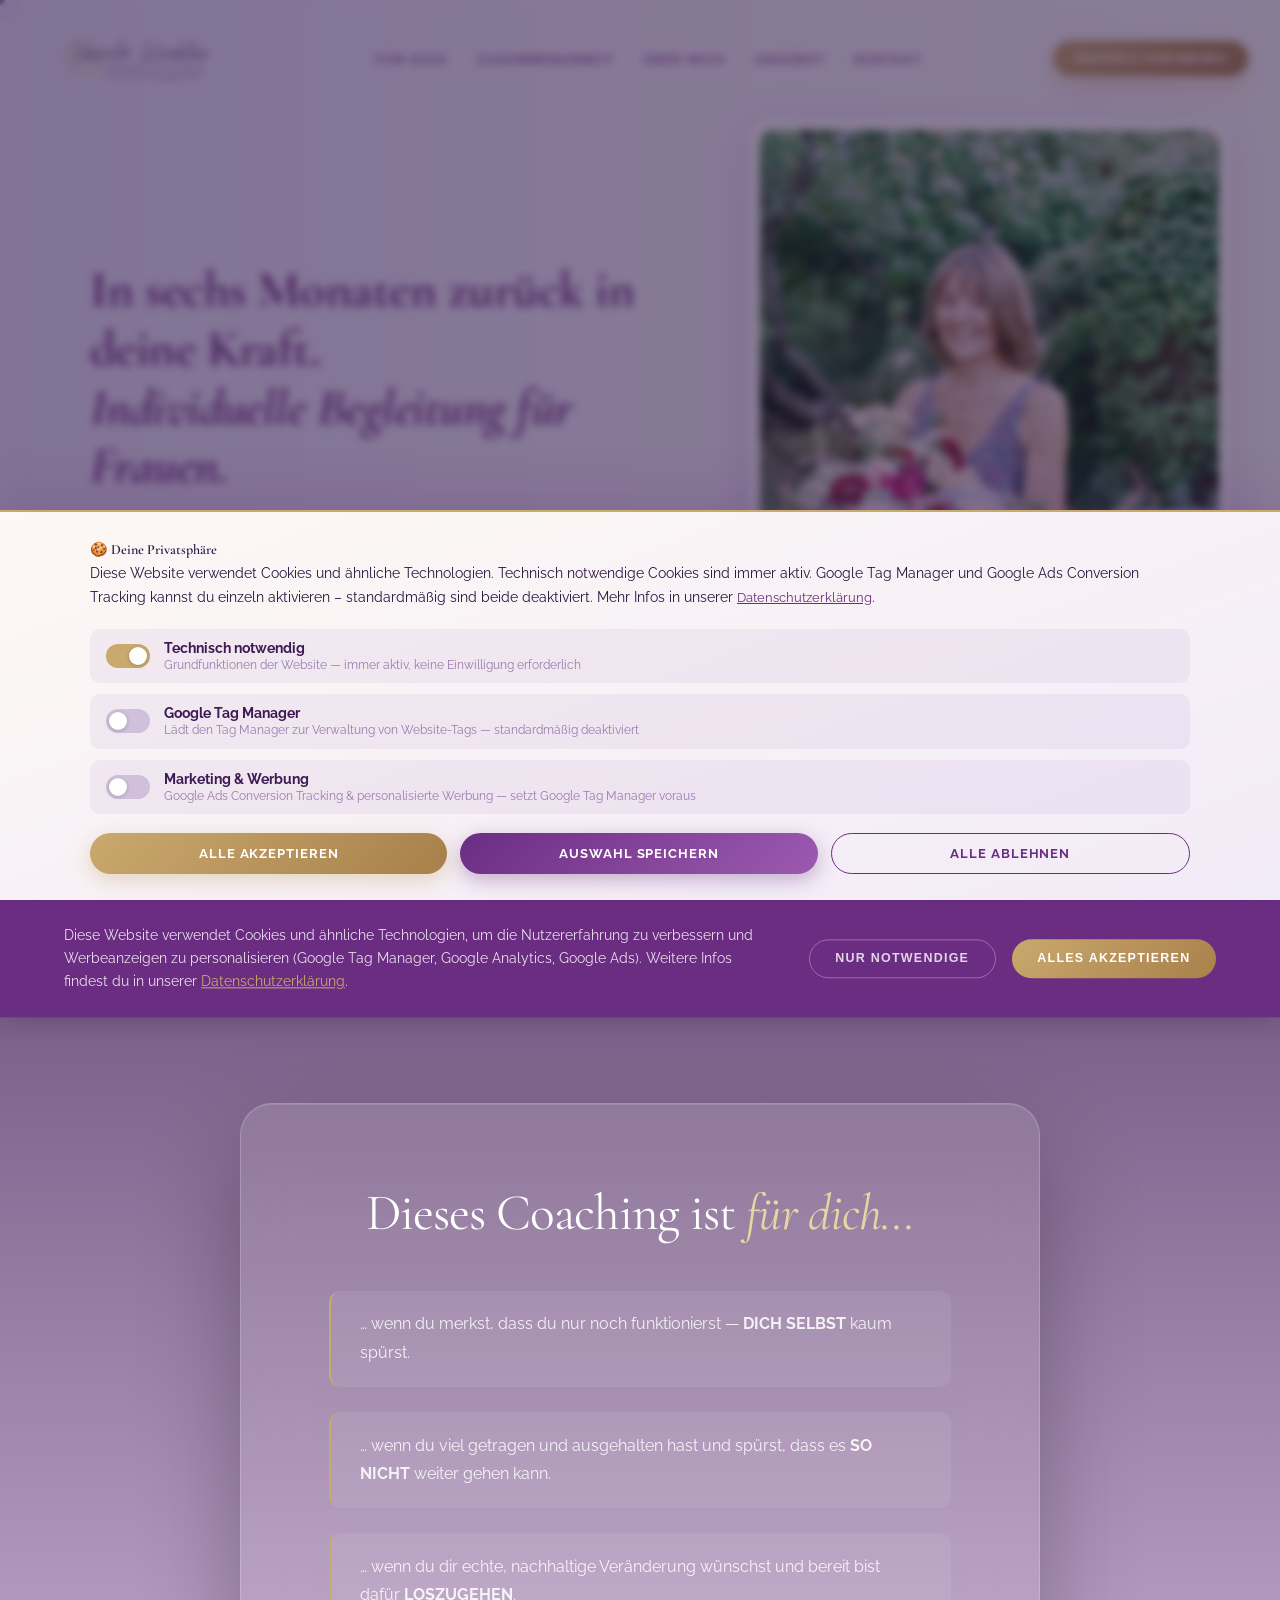
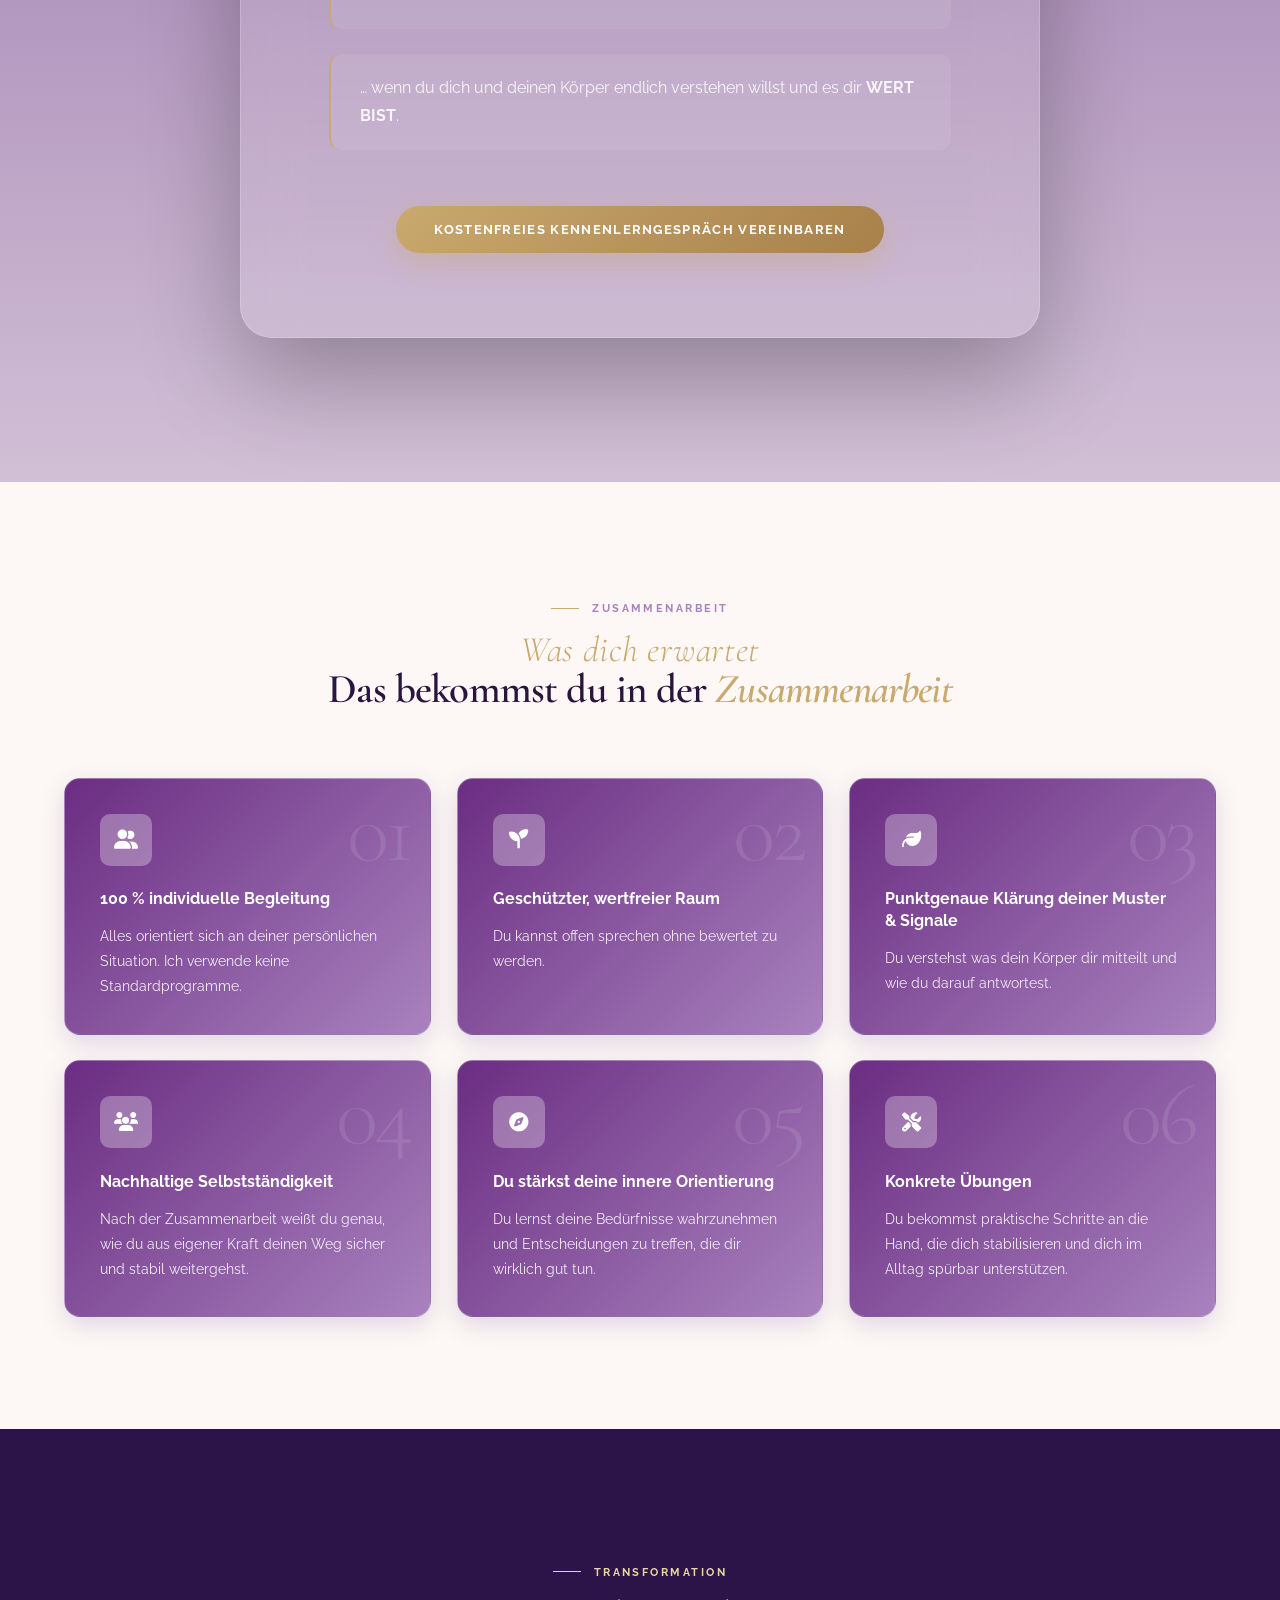
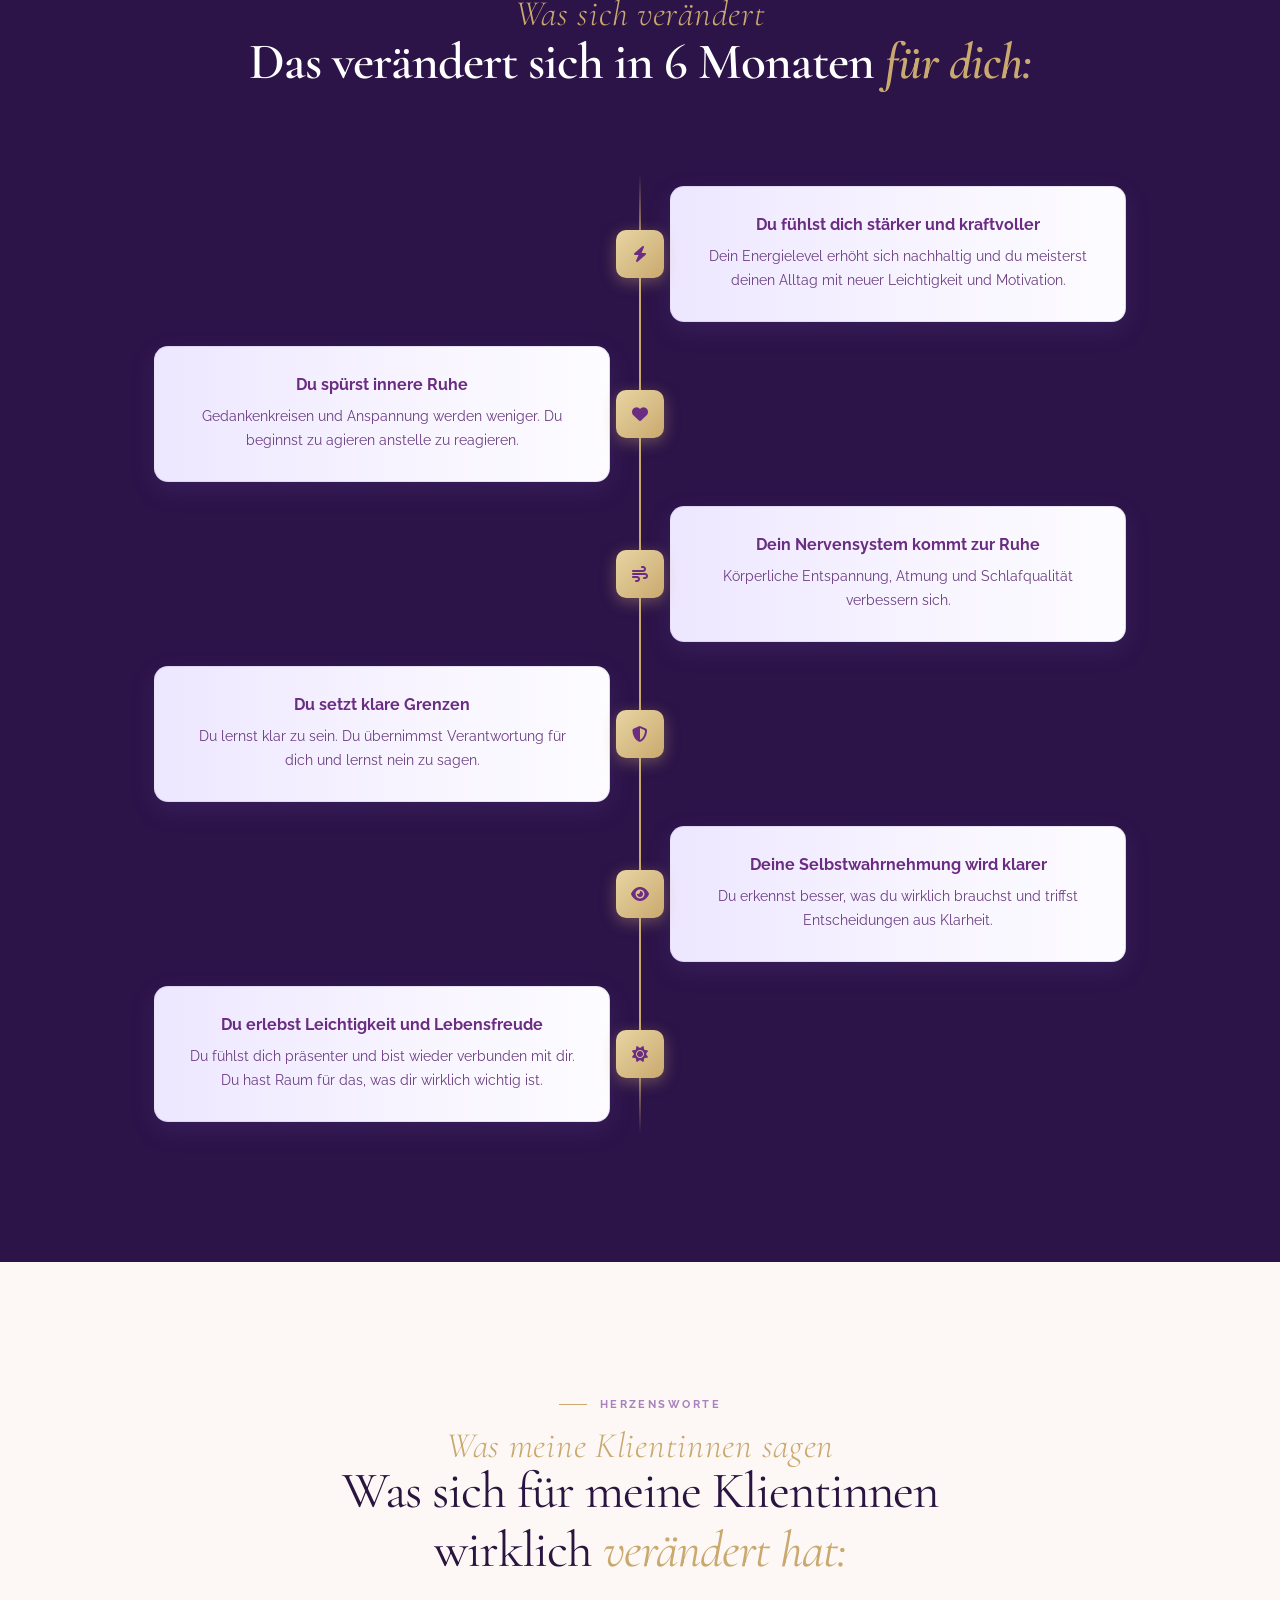
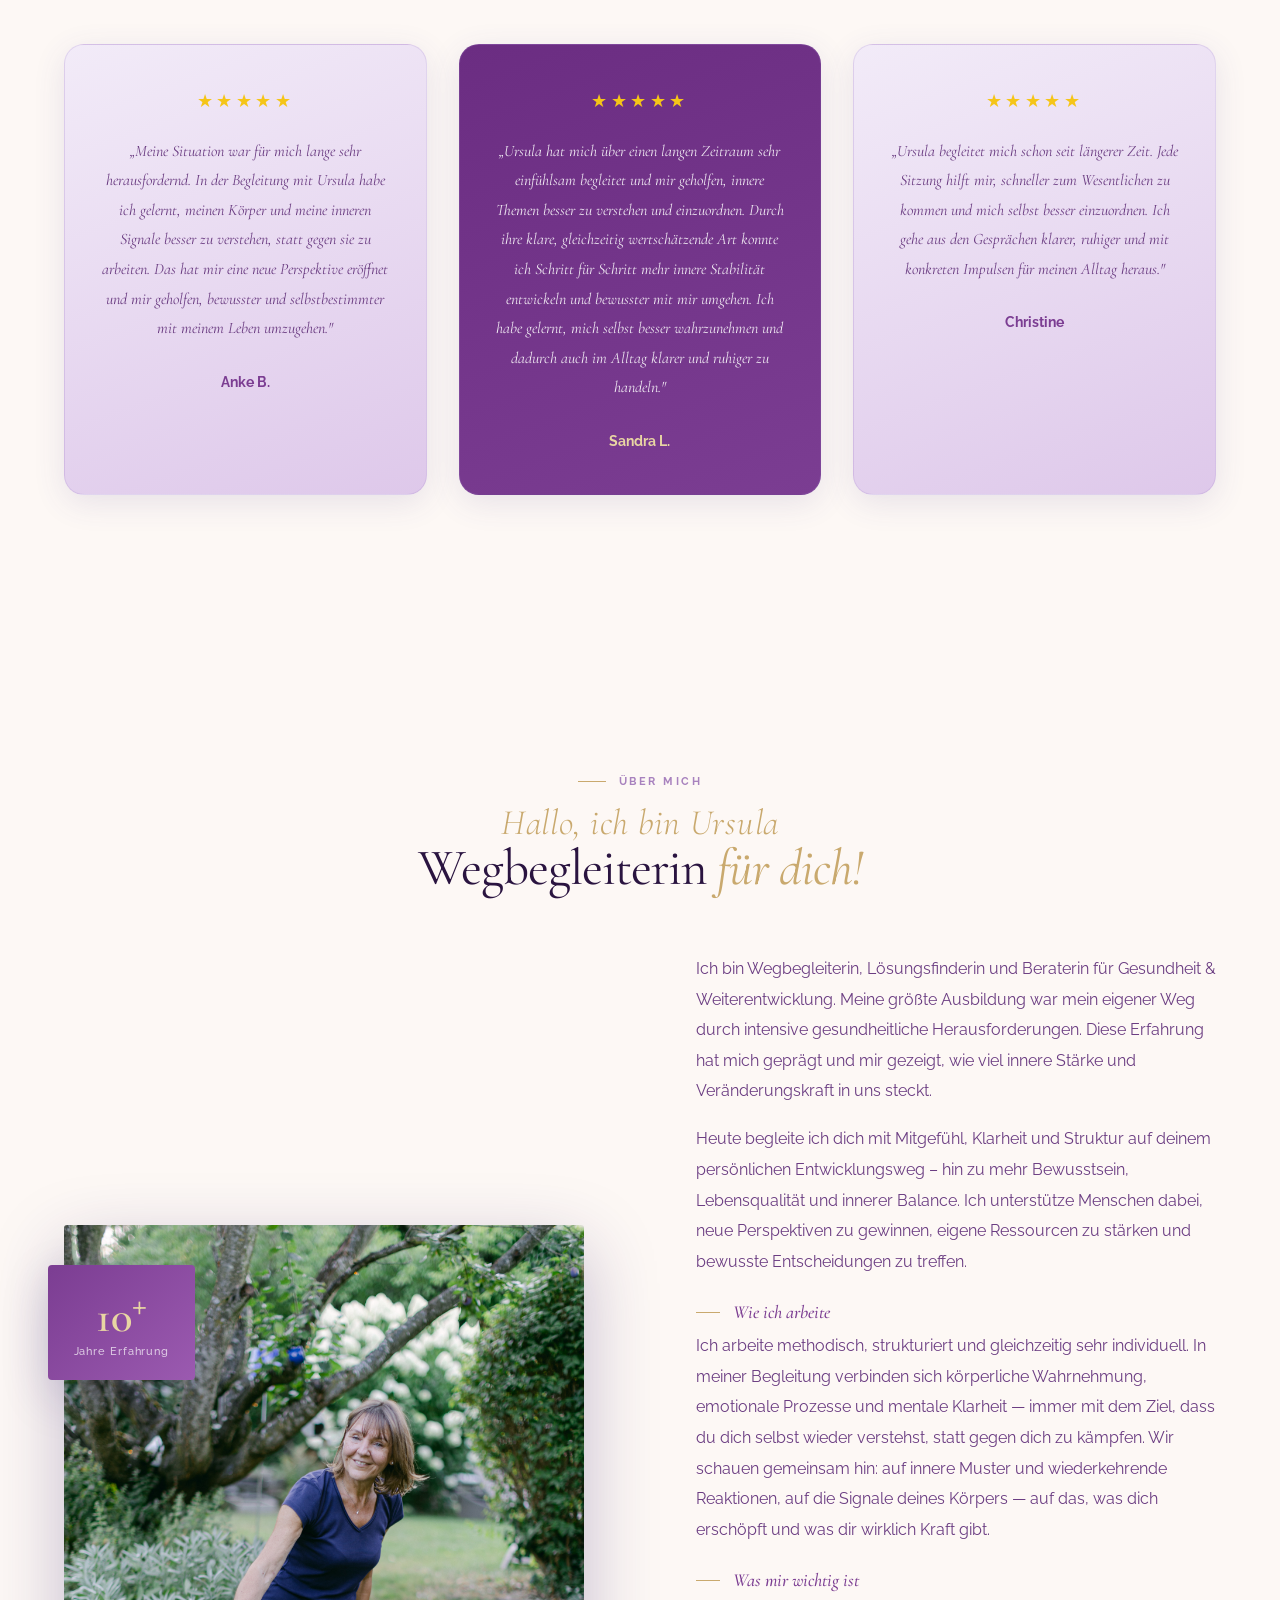
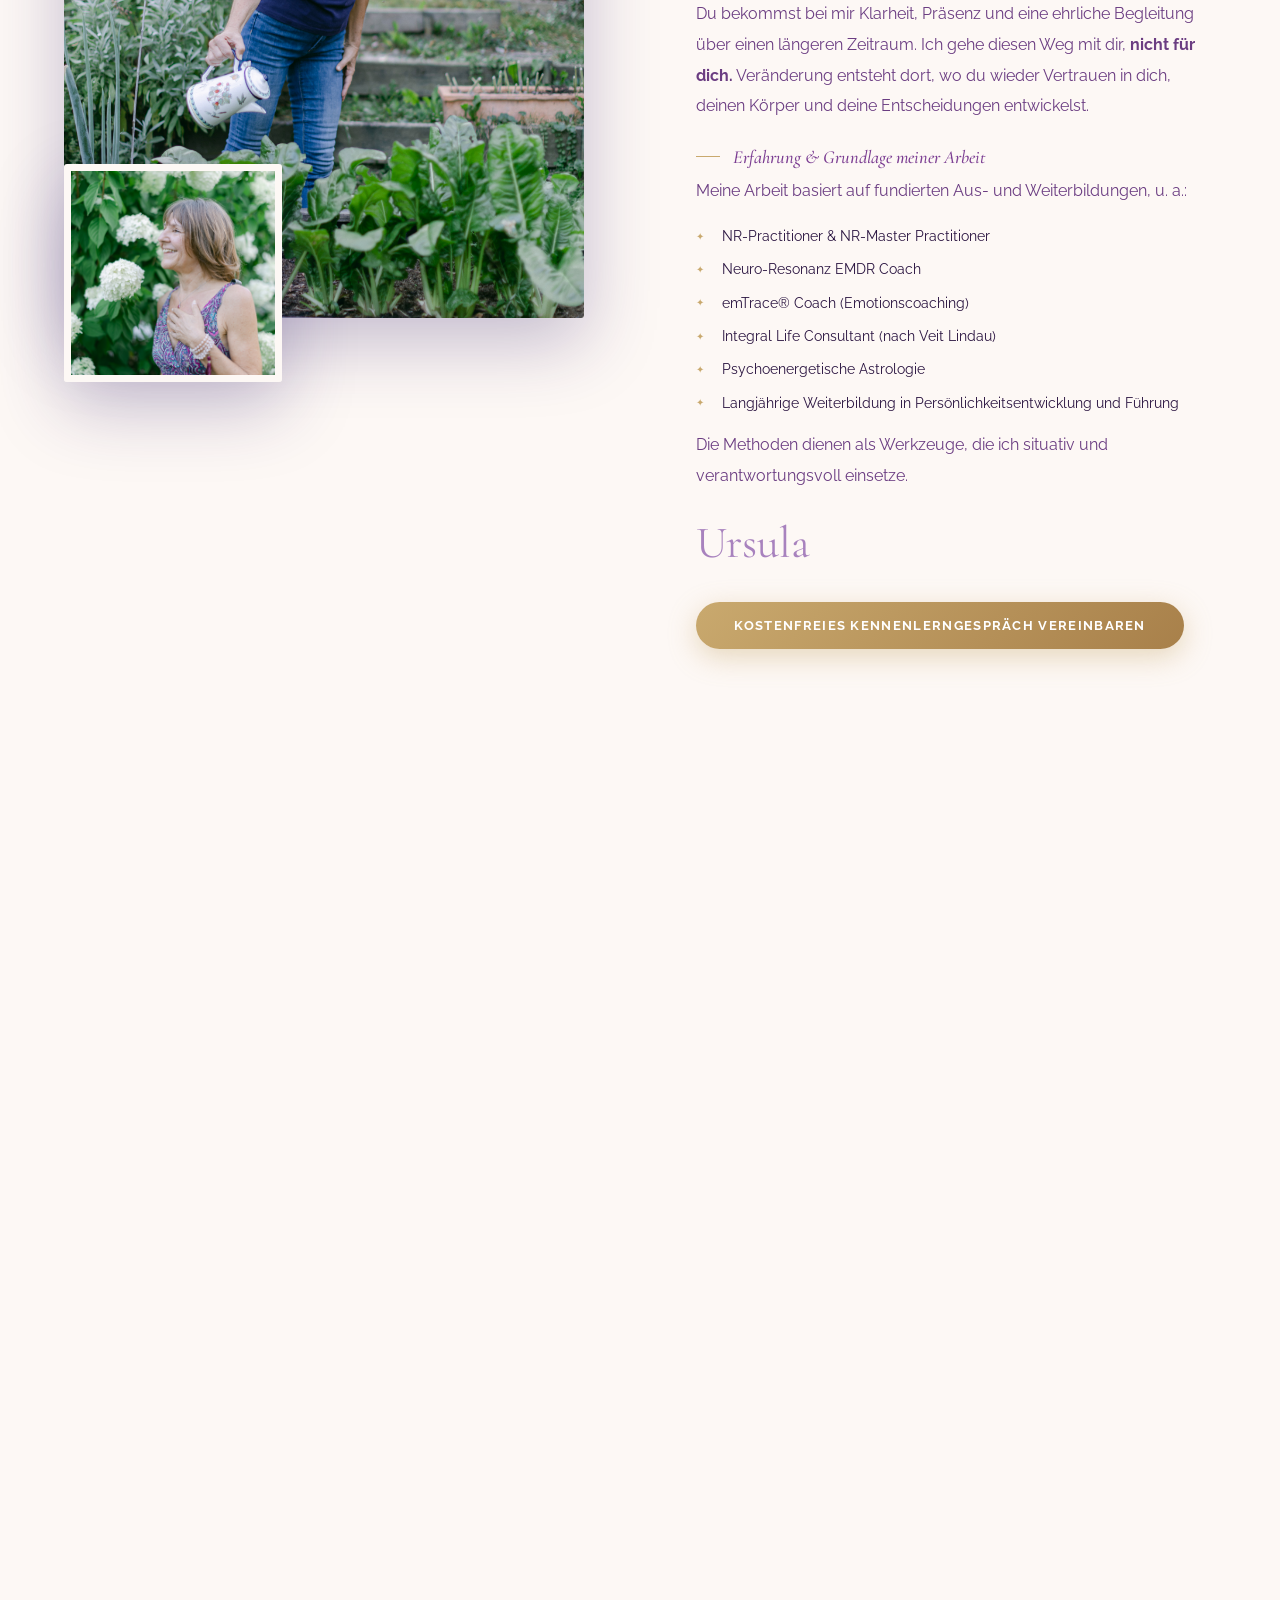
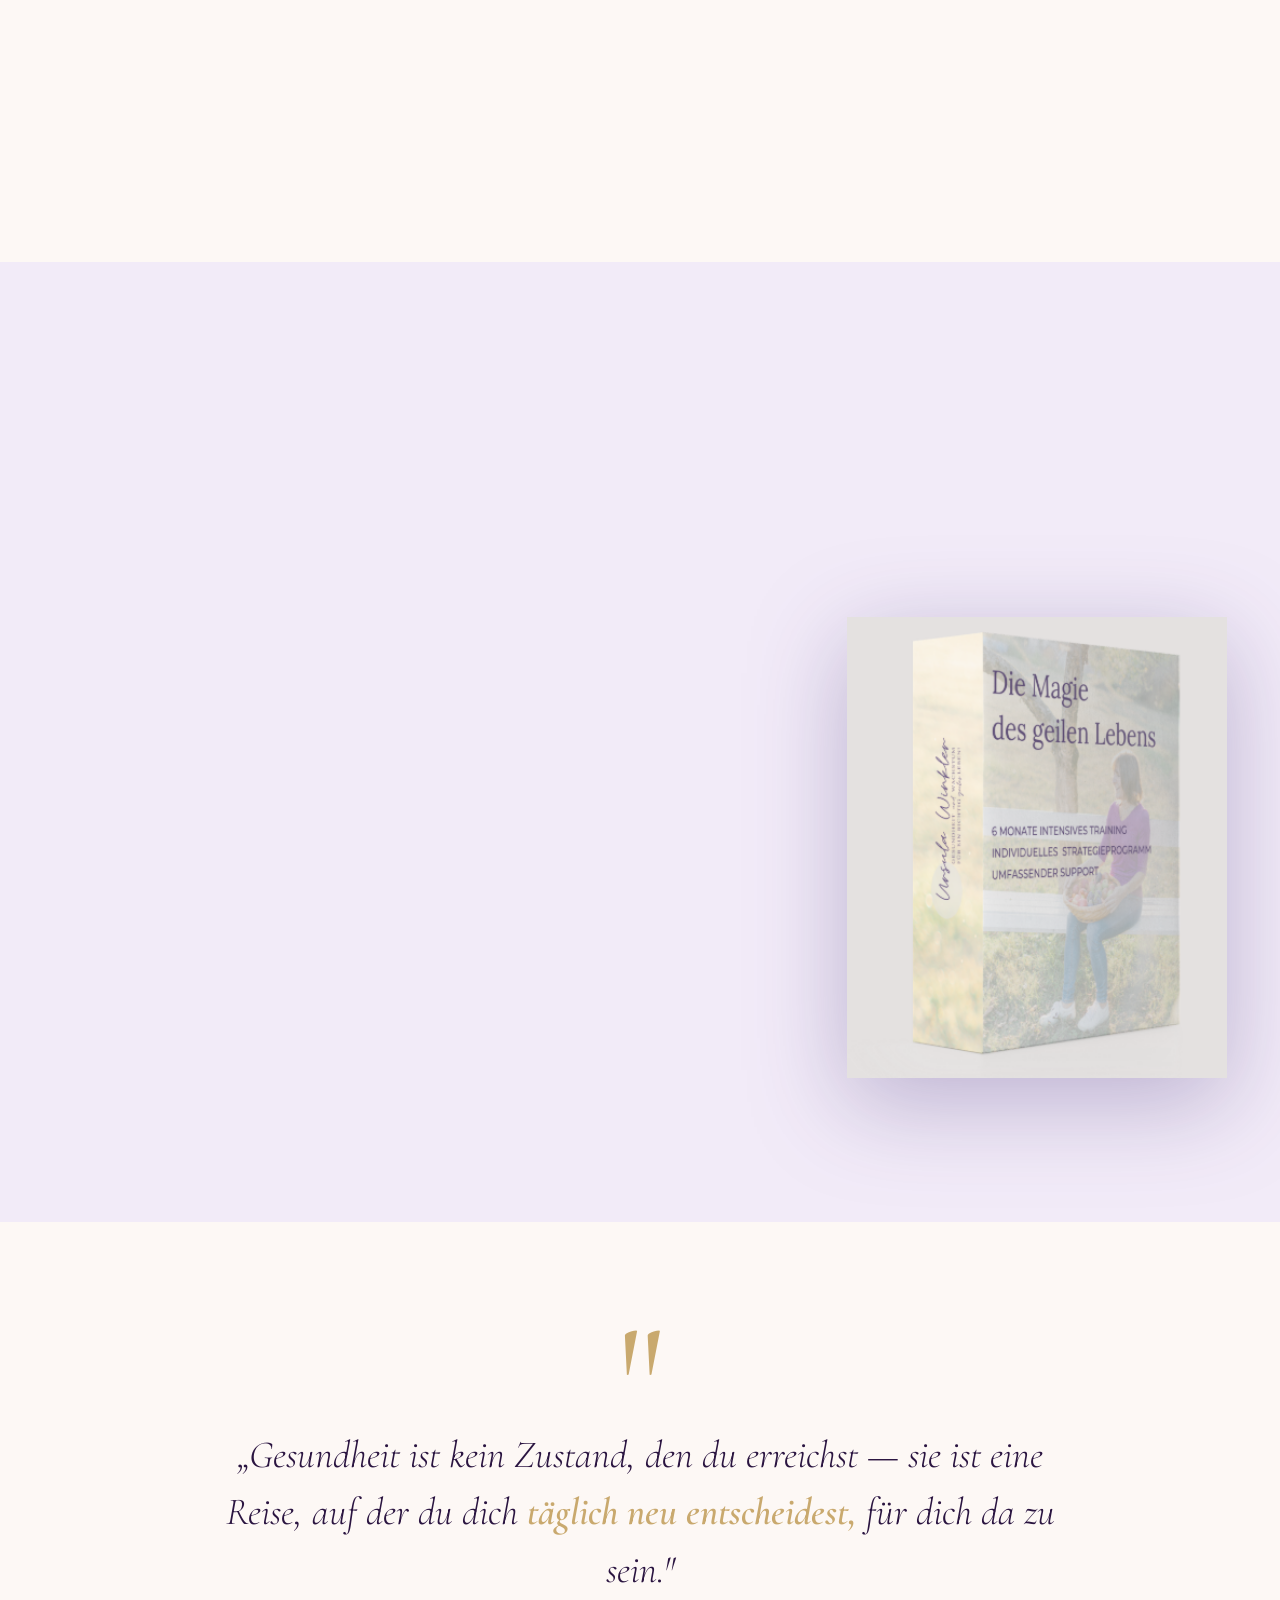
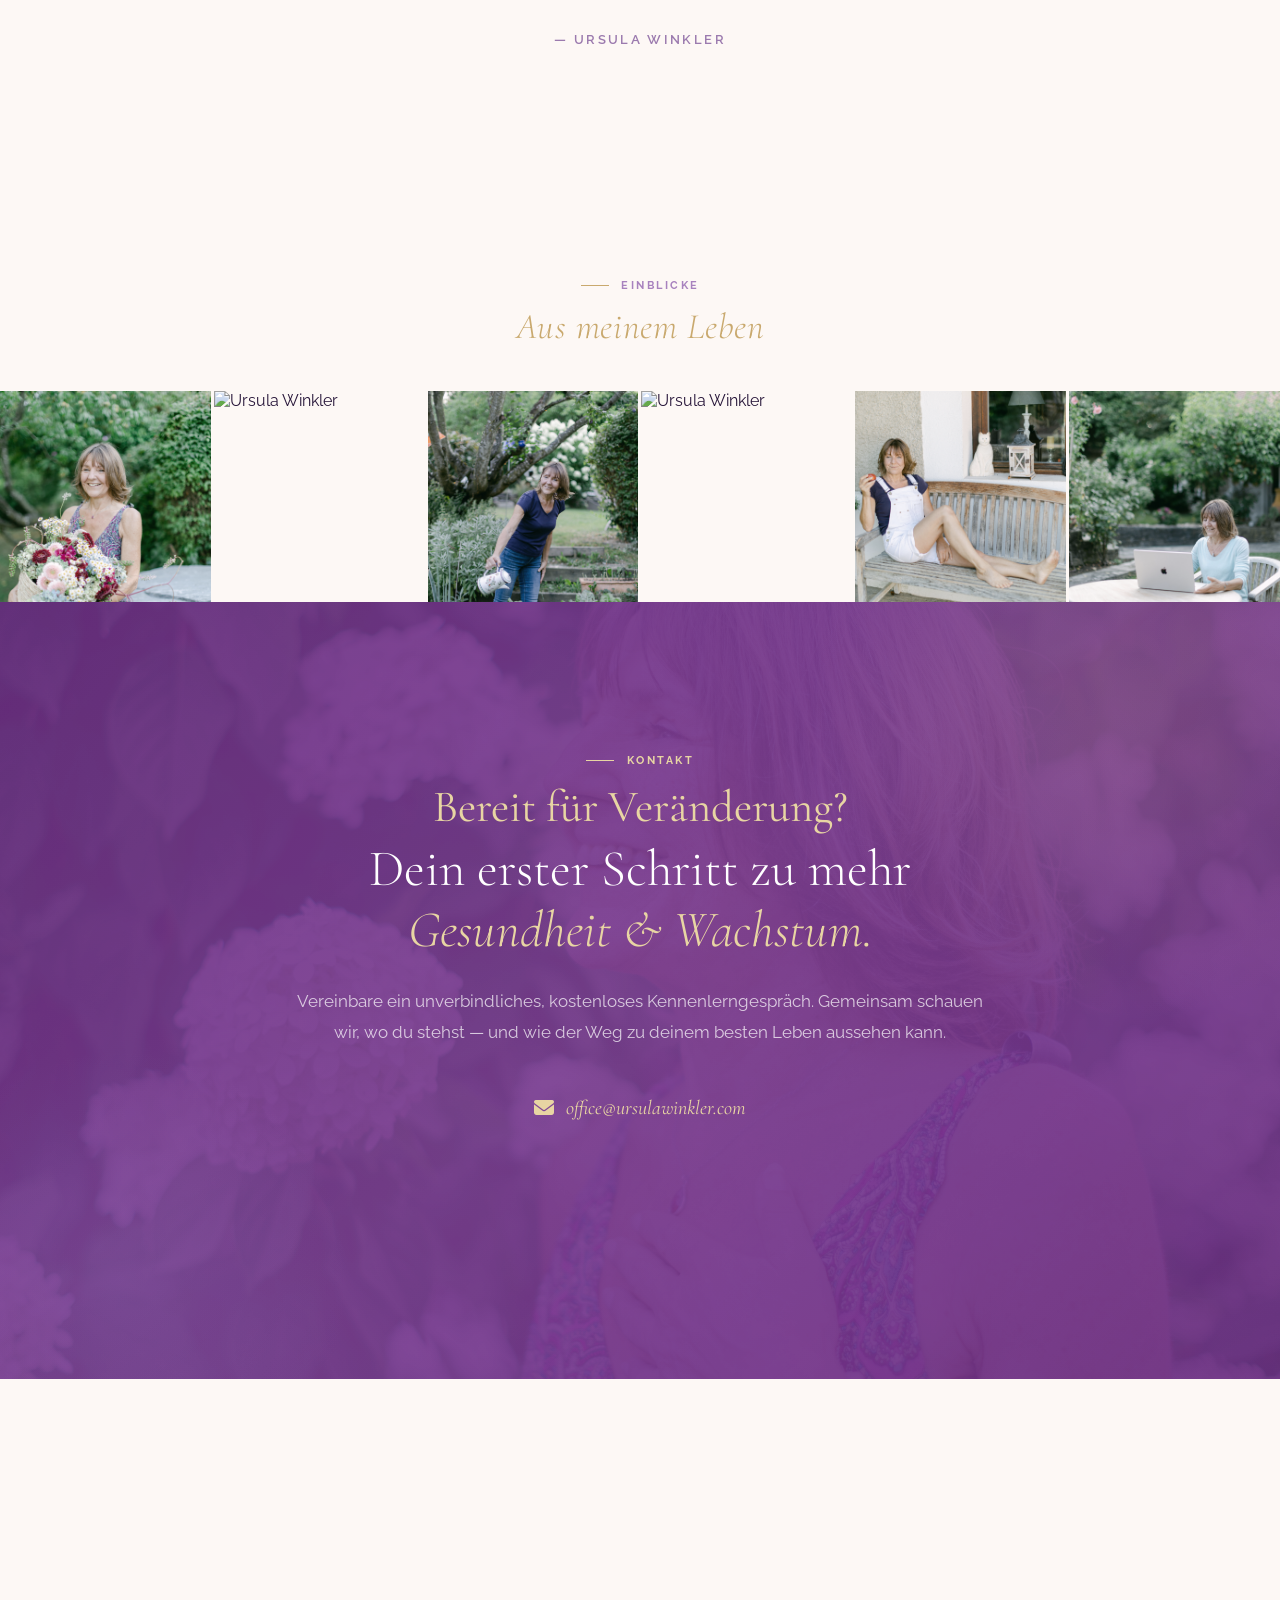
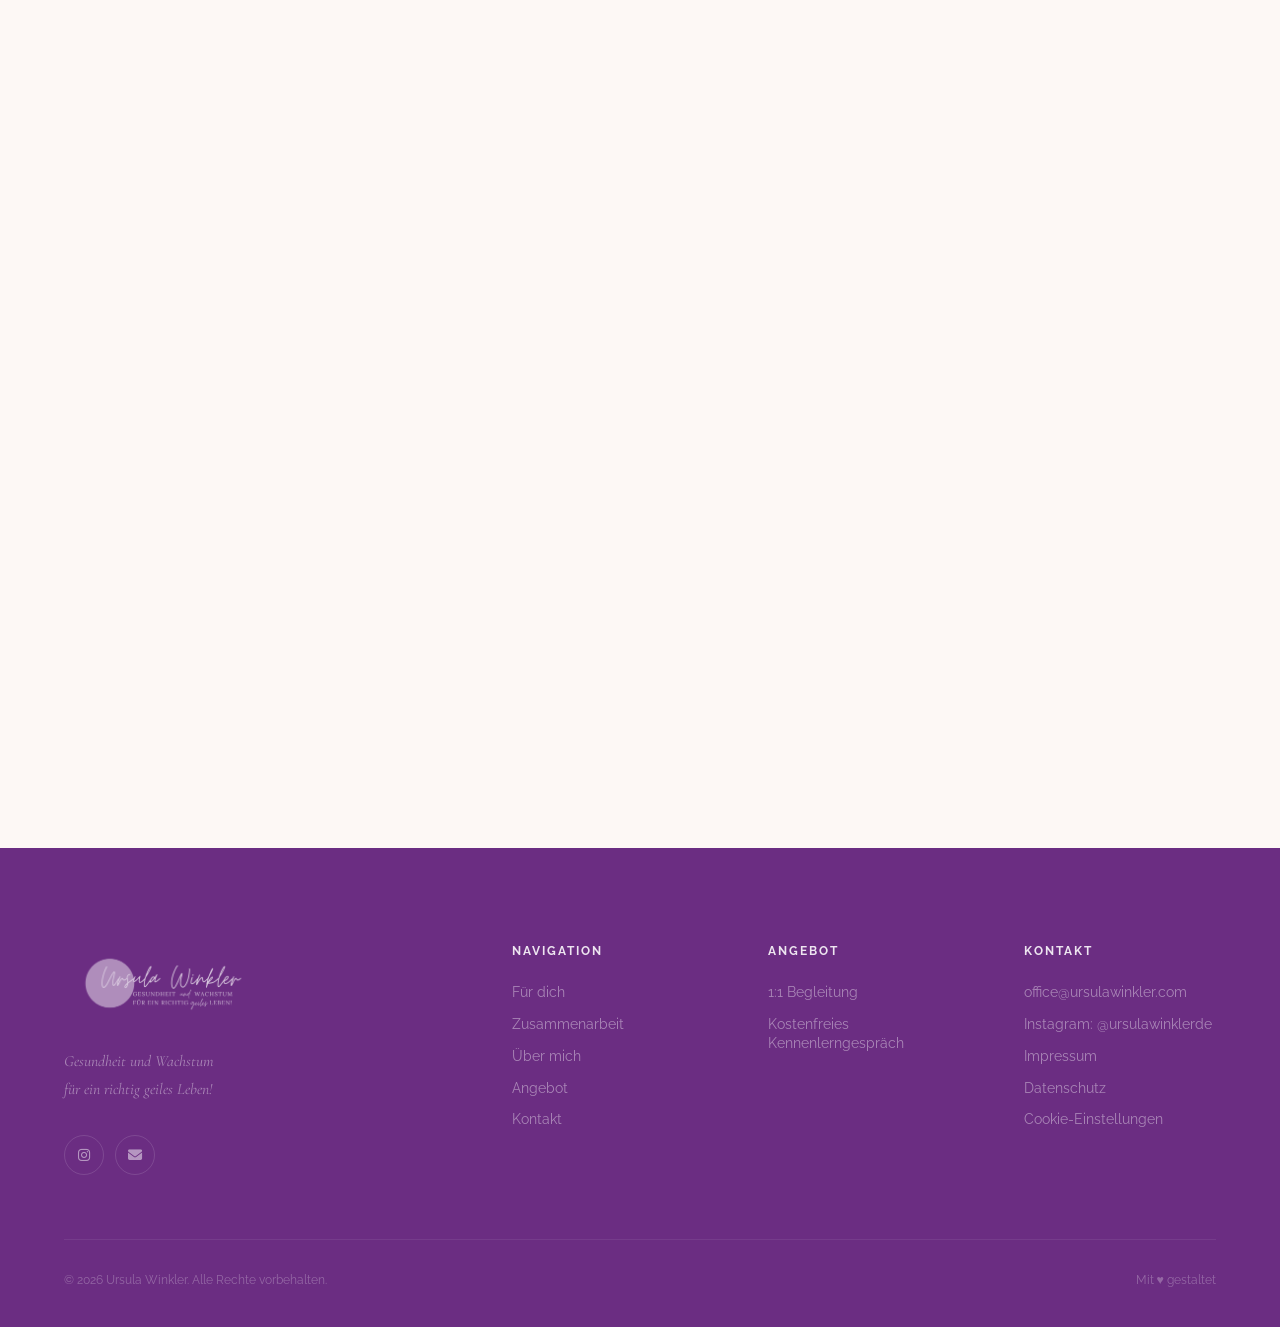
==== index.html @ 8f3f6490 "Update index.html" ====
<!DOCTYPE html>
<html lang="de">
<head>
<!-- Consent Mode Standard -->
<script>
  window.dataLayer = window.dataLayer || [];
  function gtag(){dataLayer.push(arguments);}
  gtag('consent', 'default', {
    'ad_storage': 'denied',
    'ad_user_data': 'denied',
    'ad_personalization': 'denied',
    'analytics_storage': 'denied',
    'functionality_storage': 'denied',
    'personalization_storage': 'denied',
    'security_storage': 'denied',
    'wait_for_update': 1000
});
</script>
<!-- End Consent Mode Standard -->
    <!-- Google Tag Manager – lädt sofort, Consent Mode v2 steuert die Tags -->
    <script>
    window.dataLayer = window.dataLayer || [];
    function gtag(){dataLayer.push(arguments);}
    // GTM sofort laden – Consent Default (alle denied) ist bereits gesetzt
    // Tags feuern nur wenn Nutzer zustimmt (wird durch Consent Mode v2 gesteuert)
    (function(w,d,s,l,i){w[l]=w[l]||[];w[l].push({'gtm.start':
    new Date().getTime(),event:'gtm.js'});var f=d.getElementsByTagName(s)[0],
    j=d.createElement(s),dl=l!='dataLayer'?'&l='+l:'';j.async=true;j.src=
    'https://www.googletagmanager.com/gtm.js?id='+i+dl;f.parentNode.insertBefore(j,f);
    })(window,document,'script','dataLayer','GTM-P24JFSZD');
    // Stub damit loadGTM() Aufrufe im Banner-Code keine Fehler werfen
    function loadGTM() {}
    </script>
    <meta charset="UTF-8">
    <meta name="viewport" content="width=device-width, initial-scale=1.0">
    <title>Ursula Winkler – Coaching für Gesundheit & Wachstum</title>
    <meta name="description" content="Zertifizierte Coachin für Gesundheit & persönliches Wachstum. Individuelle Begleitung für ein richtig geiles Leben.">
    <link rel="preconnect" href="https://fonts.googleapis.com">
    <link rel="preconnect" href="https://fonts.gstatic.com" crossorigin>
    <link href="https://fonts.googleapis.com/css2?family=Cormorant+Garamond:ital,wght@0,300;0,400;0,500;0,600;0,700;1,300;1,400;1,500;1,600&family=Great+Vibes&family=Raleway:wght@300;400;500;600;700&display=swap" rel="stylesheet">
    <link rel="stylesheet" href="https://cdnjs.cloudflare.com/ajax/libs/font-awesome/6.5.0/css/all.min.css">
    <style>
        *, *::before, *::after { margin: 0; padding: 0; box-sizing: border-box; }

        :root {
            --clr-deep:    #6B2D82;
            --clr-dark:    #7B3D92;
            --clr-mid:     #9B5AB0;
            --clr-main:    #A882BE;
            --clr-light:   #C4A0D4;
            --clr-pale:    #DEC8EA;
            --clr-lav:     #F2EBF8;
            --clr-cream:   #FDF8F5;
            --clr-gold:    #C9A96E;
            --clr-gold2:   #E8D5A3;
            --clr-white:   #FFFFFF;
            --clr-text:    #2A1440;
            --clr-textmid: #6B3D82;
            --clr-textlt:  #9B7AAE;
            --ff-serif:    'Cormorant Garamond', serif;
            --ff-script:   'Cormorant Garamond', serif;
            --ff-sans:     'Raleway', sans-serif;
            --ease-out:    cubic-bezier(0.22, 1, 0.36, 1);
            --shadow-sm:   0 8px 32px rgba(75,63,140,0.12);
            --shadow-md:   0 16px 48px rgba(45,27,105,0.18);
            --shadow-lg:   0 24px 72px rgba(45,27,105,0.28);
        }

        html { scroll-behavior: smooth; overflow-x: hidden; }
        body { font-family: var(--ff-sans); color: var(--clr-text); background: var(--clr-cream); overflow-x: hidden; cursor: none; max-width: 100vw; }
        img { display: block; max-width: 100%; }
        a { text-decoration: none; }

        /* ── SCROLL PROGRESS ── */
        #progress { position: fixed; top: 0; left: 0; z-index: 2000; height: 2px; width: 0%; background: linear-gradient(90deg, var(--clr-gold), var(--clr-light)); transition: width .08s linear; }

        /* ── CUSTOM CURSOR ── */
        #cursor { width: 10px; height: 10px; background: var(--clr-main); border-radius: 50%; position: fixed; pointer-events: none; z-index: 9999; transform: translate(-50%,-50%); transition: width .2s, height .2s, background .2s; mix-blend-mode: multiply; }
        #cursor-ring { width: 38px; height: 38px; border: 1.5px solid var(--clr-light); border-radius: 50%; position: fixed; pointer-events: none; z-index: 9998; transform: translate(-50%,-50%); }
        #cursor.hovered { width: 18px; height: 18px; background: var(--clr-gold); mix-blend-mode: normal; }
        #cursor-ring.hovered { width: 56px; height: 56px; border-color: var(--clr-gold); opacity: .6; }

        /* ── NAVIGATION ── */
        .nav { position: fixed; top: 0; left: 0; right: 0; z-index: 1000; padding: 1.2rem 2.5% 1.2rem 3%; display: flex; align-items: center; justify-content: space-between; gap: .8rem; box-sizing: border-box; transition: all .5s var(--ease-out); }
        .nav.scrolled { background: rgba(253,248,245,.95); backdrop-filter: blur(24px); -webkit-backdrop-filter: blur(24px); padding: 1rem 2.5% 1rem 3%; box-shadow: 0 1px 24px rgba(75,63,140,.1); }
        .nav-logo { height: 78px; opacity: 0; animation: fadeDown .9s .2s var(--ease-out) forwards; position: relative; z-index: 1001; flex-shrink: 0; }
        .nav-links { display: flex; gap: 1.8rem; list-style: none; }
        .nav-links a { font-size: .78rem; font-weight: 600; letter-spacing: .16em; text-transform: uppercase; color: var(--clr-deep); position: relative; opacity: 0; animation: fadeDown .9s var(--ease-out) forwards; transition: color .3s; }
        .nav-links li:nth-child(1) a{animation-delay:.35s} .nav-links li:nth-child(2) a{animation-delay:.45s} .nav-links li:nth-child(3) a{animation-delay:.55s} .nav-links li:nth-child(4) a{animation-delay:.65s} .nav-links li:nth-child(5) a{animation-delay:.75s}
        .nav-links a::after { content: ''; position: absolute; bottom: -4px; left: 0; width: 0; height: 1px; background: var(--clr-gold); transition: width .35s var(--ease-out); }
        .nav-links a:hover::after { width: 100%; }
        .nav.scrolled .nav-links a { color: var(--clr-text); }
        .nav-btn { padding: .65rem 1.4rem; background: linear-gradient(135deg, var(--clr-gold), #A8804A); border: none; border-radius: 50px; font-size: .7rem; font-weight: 700; letter-spacing: .06em; text-transform: uppercase; color: var(--clr-white); box-shadow: 0 8px 28px rgba(201,169,110,.42); transition: all .35s var(--ease-out); opacity: 0; animation: fadeDown .9s .85s var(--ease-out) forwards; flex-shrink: 0; white-space: nowrap; }
        .nav-btn:hover { transform: translateY(-2px); box-shadow: 0 14px 40px rgba(201,169,110,.55); }
        .nav.scrolled .nav-btn { background: linear-gradient(135deg, var(--clr-gold), #A8804A); color: var(--clr-white); }
        .nav.scrolled .nav-btn:hover { transform: translateY(-2px); }
        .hamburger { display: none; flex-direction: column; gap: 5px; background: none; border: none; cursor: pointer; padding: 4px; }
        .hamburger span { display: block; width: 24px; height: 2px; background: var(--clr-white); transition: all .3s; }
        .nav.scrolled .hamburger span { background: var(--clr-text); }

        /* ── BUTTONS ── */
        .btn-gold { display: inline-block; padding: 1rem 2.4rem; background: linear-gradient(135deg, var(--clr-gold), #A8804A); border-radius: 50px; font-size: .82rem; font-weight: 700; letter-spacing: .1em; text-transform: uppercase; color: var(--clr-white); box-shadow: 0 8px 28px rgba(201,169,110,.42); position: relative; overflow: hidden; transition: all .4s var(--ease-out); }
        .btn-gold::after { content: ''; position: absolute; inset: 0; background: rgba(255,255,255,.18); transform: translateX(-110%) skewX(-20deg); transition: transform .5s var(--ease-out); }
        .btn-gold:hover::after { transform: translateX(110%) skewX(-20deg); }
        .btn-gold:hover { transform: translateY(-3px); box-shadow: 0 14px 40px rgba(201,169,110,.55); }
        .btn-purple { display: inline-block; padding: 1rem 2.4rem; background: linear-gradient(135deg, var(--clr-main), var(--clr-dark)); border-radius: 50px; font-size: .82rem; font-weight: 700; letter-spacing: .1em; text-transform: uppercase; color: var(--clr-white); box-shadow: var(--shadow-sm); position: relative; overflow: hidden; transition: all .4s var(--ease-out); }
        .btn-purple::after { content: ''; position: absolute; inset: 0; background: rgba(255,255,255,.15); transform: translateX(-110%) skewX(-20deg); transition: transform .5s var(--ease-out); }
        .btn-purple:hover::after { transform: translateX(110%) skewX(-20deg); }
        .btn-purple:hover { transform: translateY(-3px); box-shadow: var(--shadow-md); }
        .btn-ghost-white { display: inline-flex; align-items: center; gap: .6rem; font-size: .82rem; font-weight: 500; letter-spacing: .06em; color: rgba(255,255,255,.9); transition: color .3s; }
        .btn-ghost-white .icon-circle { width: 42px; height: 42px; border-radius: 50%; border: 1px solid rgba(255,255,255,.35); display: flex; align-items: center; justify-content: center; font-size: .75rem; transition: all .35s var(--ease-out); }
        .btn-ghost-white:hover .icon-circle { background: rgba(255,255,255,.15); transform: translateX(5px); }

        /* ── HERO (split layout) ── */
        .hero { position: relative; min-height: 100vh; background: linear-gradient(to right, #EDE7FF 0%, #F8F5FF 60%, #FDFCFF 100%); display: flex; align-items: center; padding: 7rem 4% 4rem 7%; gap: 4%; }
        .hero-bg,.hero-overlay,.hero-orbs { display: none; }
        .orb,.orb-1,.orb-2,.orb-3 { display: none; }
        .hero-left { flex: 1; z-index: 2; }
        .hero-right { flex-shrink: 0; width: 42%; display: flex; align-items: center; justify-content: center; z-index: 2; }
        .hero-right::before { display: none; }
        .hero-img-wrap { background: #ffffff; border-radius: 20px; padding: 10px; box-shadow: 0 12px 50px rgba(100,70,160,0.18); width: 100%; }
        .hero-img-wrap img { width: 100%; height: auto; max-height: 78vh; object-fit: contain; border-radius: 13px; display: block; }
        .hero-content { max-width: 560px; }
        .hero-chip { display: none; }
        .hero-chip-dot { display: none; }
        .hero-script { font-family: var(--ff-script); font-size: clamp(1.8rem, 3.5vw, 3.2rem); color: var(--clr-gold); line-height: 1.2; display: block; margin-bottom: .2rem; opacity: 0; animation: fadeUp 1s .5s var(--ease-out) forwards; }
        .hero-title { font-family: var(--ff-serif); font-size: clamp(2.2rem, 4vw, 4rem); font-weight: 700; line-height: 1.15; color: var(--clr-deep); letter-spacing: -.01em; margin-bottom: 1.4rem; opacity: 0; animation: fadeUp 1s .7s var(--ease-out) forwards; }
        .hero-title strong { font-weight: 700; color: var(--clr-deep); font-style: italic; }
        .hero-sub { font-size: 1rem; font-weight: 400; line-height: 1.8; color: var(--clr-textmid); max-width: 500px; margin-bottom: 2rem; opacity: 0; animation: fadeUp 1s .9s var(--ease-out) forwards; }
        .hero-hint { font-size: .84rem; color: var(--clr-deep); font-weight: 500; margin-top: 1rem; opacity: 0; animation: fadeUp 1s 1.1s var(--ease-out) forwards; }
        .hero-btns { display: flex; gap: 1.2rem; align-items: center; flex-wrap: wrap; opacity: 0; animation: fadeUp 1s 1s var(--ease-out) forwards; }
        .scroll-cue { display: none; }
        .scroll-line { display: none; }

        /* ── KUNDENSTIMMEN ── */
        .kundenstimmen { padding: 8rem 0; background: var(--clr-cream); }
        .kundenstimmen-head { text-align: center; margin-bottom: 4rem; }
        .kundenstimmen-grid { display: grid; grid-template-columns: repeat(3,1fr); gap: 2rem; }
        .ks-card { background: linear-gradient(160deg, var(--clr-lav) 0%, var(--clr-pale) 100%); border-radius: 20px; padding: 2.8rem 2.2rem; text-align: center; border: 1px solid rgba(155,126,200,.2); box-shadow: var(--shadow-sm); transition: transform .35s var(--ease-out), box-shadow .35s var(--ease-out); }
        .ks-card.featured { background: linear-gradient(160deg, var(--clr-deep), var(--clr-dark)); }
        .ks-card:hover { transform: translateY(-6px); box-shadow: var(--shadow-md); }
        .ks-stars { color: #F5C518; font-size: 1.1rem; letter-spacing: .2em; margin-bottom: 1.6rem; }
        .ks-quote { font-family: var(--ff-serif); font-size: 1rem; font-style: italic; line-height: 1.85; color: var(--clr-textmid); margin-bottom: 1.8rem; }
        .ks-card.featured .ks-quote { color: rgba(255,255,255,.88); }
        .ks-name { font-size: .9rem; font-weight: 700; color: var(--clr-dark); }
        .ks-card.featured .ks-name { color: var(--clr-gold2); }
        .kundenstimmen-head .section-title em { color: var(--clr-gold); }
        .kundenstimmen-head .script-heading { color: var(--clr-gold); }

        /* ── TRANSFORMATION TIMELINE ── */
        .transform { position: relative; padding: 8rem 0; background: url('Ursula neu/7C2A5079.jpg') center 20%/cover no-repeat; background-attachment: fixed; background-color: var(--clr-deep); }
        .transform::before { content: ''; position: absolute; inset: 0; background: rgba(20,10,50,.72); }
        .transform-inner { position: relative; z-index: 1; max-width: 1100px; margin: 0 auto; padding: 0 5%; }
        .transform-head { text-align: center; margin-bottom: 5rem; }
        .transform-head h2 { font-family: var(--ff-serif); font-size: clamp(2rem, 4vw, 3.2rem); font-weight: 600; color: var(--clr-white); line-height: 1.25; }
        .timeline { position: relative; display: flex; flex-direction: column; gap: 0; }
        .timeline::before { content: ''; position: absolute; left: 50%; top: 0; bottom: 0; width: 2px; background: linear-gradient(to bottom, transparent, var(--clr-gold) 8%, var(--clr-gold) 92%, transparent); transform: translateX(-50%); }
        .tl-item { display: grid; grid-template-columns: 1fr 60px 1fr; align-items: center; gap: 0; min-height: 160px; }
        .tl-card { background: linear-gradient(to right, #EDE7FF 0%, #F8F5FF 60%, #FDFCFF 100%); border-radius: 14px; padding: 1.8rem 2rem; box-shadow: 0 8px 24px rgba(107,79,163,.2); border: 1px solid rgba(155,126,200,.2); }
        .tl-card h3 { font-family: var(--ff-sans); font-size: 1rem; font-weight: 700; color: var(--clr-deep); margin-bottom: .6rem; text-align: center; }
        .tl-card p { font-size: .88rem; line-height: 1.72; color: var(--clr-textmid); text-align: center; }
        .tl-item.left .tl-card { grid-column: 1; }
        .tl-item.left .tl-empty { grid-column: 3; }
        .tl-item.right .tl-empty { grid-column: 1; }
        .tl-item.right .tl-card { grid-column: 3; }
        .tl-icon { grid-column: 2; display: flex; align-items: center; justify-content: center; z-index: 2; }
        .tl-icon-box { width: 48px; height: 48px; background: linear-gradient(135deg, var(--clr-gold2), var(--clr-gold)); border-radius: 10px; display: flex; align-items: center; justify-content: center; font-size: 1rem; color: var(--clr-deep); box-shadow: 0 4px 16px rgba(201,169,110,.4); }

        /* ── BENEFITS ── */
        .benefits { padding: 7rem 0; background: var(--clr-cream); }
        .benefits-head { text-align: center; margin-bottom: 4rem; }
        .benefits-head h2 { font-family: var(--ff-serif); font-size: clamp(1.8rem, 3.2vw, 2.8rem); font-weight: 600; color: var(--clr-text); }
        .benefits-head .section-title em { color: var(--clr-gold); }
        .benefits-head .script-heading { color: var(--clr-gold); }
        .benefits-grid { display: grid; grid-template-columns: repeat(3, 1fr); gap: 1.6rem; }
        .benefit-card { position: relative; overflow: hidden; background: linear-gradient(135deg, var(--clr-deep) 0%, var(--clr-main) 100%); border-radius: 16px; padding: 2.2rem; border: 1px solid rgba(255,255,255,.2); box-shadow: 0 8px 24px rgba(107,79,163,.2); transition: transform .35s var(--ease-out), box-shadow .35s var(--ease-out); }
        .benefit-card::before { display: none; }
        .benefit-card::after { content: attr(data-num); position: absolute; top: .6rem; right: 1.2rem; font-family: var(--ff-serif); font-size: 5.5rem; font-weight: 300; color: rgba(255,255,255,.1); line-height: 1; pointer-events: none; letter-spacing: -.04em; }
        .benefit-card:hover { transform: translateY(-6px); box-shadow: 0 16px 48px rgba(107,79,163,.3); }
        .benefit-icon { width: 52px; height: 52px; background: rgba(255,255,255,.3); border-radius: 10px; display: flex; align-items: center; justify-content: center; font-size: 1.2rem; color: var(--clr-white); margin-bottom: 1.4rem; }
        .benefit-card h3 { font-family: var(--ff-sans); font-size: 1.02rem; font-weight: 700; color: var(--clr-white); margin-bottom: .8rem; line-height: 1.35; position: relative; z-index: 1; }
        .benefit-card p { font-size: .9rem; line-height: 1.75; color: rgba(255,255,255,.88); position: relative; z-index: 1; }

        /* ── STRIP ── */
        .strip { background: linear-gradient(90deg, var(--clr-deep), var(--clr-dark), var(--clr-deep)); padding: 1.2rem 0; overflow: hidden; }
        .strip-track { display: flex; animation: marquee 30s linear infinite; white-space: nowrap; }
        .strip-item { display: inline-flex; align-items: center; gap: 1.4rem; padding: 0 1.8rem; font-family: var(--ff-serif); font-size: 1.05rem; font-style: italic; color: rgba(255,255,255,.75); }
        .strip-item span { color: var(--clr-gold); font-style: normal; font-size: .65rem; }

        /* ── SHARED ── */
        .container { max-width: 1280px; margin: 0 auto; padding: 0 5%; }
        .tag { display: inline-flex; align-items: center; gap: .8rem; font-size: .7rem; font-weight: 700; letter-spacing: .22em; text-transform: uppercase; color: var(--clr-main); margin-bottom: .8rem; }
        .tag::before { content: ''; width: 28px; height: 1px; background: var(--clr-gold); }
        .tag-light { color: var(--clr-gold2); }
        .tag-light::before { background: var(--clr-gold2); }
        .script-heading { font-family: var(--ff-script); font-size: clamp(1.6rem, 2.8vw, 2.4rem); color: var(--clr-light); line-height: 1.2; margin-bottom: -.3rem; font-style: italic; font-weight: 300; letter-spacing: .02em; }
        .section-title { font-family: var(--ff-serif); font-size: clamp(2rem, 4vw, 3.4rem); font-weight: 400; line-height: 1.15; color: var(--clr-text); letter-spacing: -.02em; }
        .section-title em { font-style: italic; color: var(--clr-main); }
        .r, .rl, .rr { opacity: 0; transition: opacity .85s var(--ease-out), transform .85s var(--ease-out); }
        .r  { transform: translateY(44px); }
        .rl { transform: translateX(-44px); }
        .rr { transform: translateX(44px); }
        .r.on, .rl.on, .rr.on { opacity: 1; transform: none; }
        .d1{transition-delay:.12s} .d2{transition-delay:.24s} .d3{transition-delay:.36s} .d4{transition-delay:.48s} .d5{transition-delay:.60s}

        /* ── ÜBER MICH ── */
        .about { padding: 9rem 0; overflow: hidden; }
        .about-grid { display: grid; grid-template-columns: 1fr 1fr; gap: 7rem; align-items: center; }
        .about-visual { position: relative; padding-bottom: 4rem; }
        .about-img-main { width: 100%; aspect-ratio: 3/4; object-fit: cover; object-position: top; border-radius: 3px; box-shadow: var(--shadow-lg); margin-left: auto; }
        .about-img-float { width: 42%; aspect-ratio: 1; object-fit: cover; border-radius: 3px; position: absolute; bottom: 0; left: 0; box-shadow: var(--shadow-lg); border: 7px solid var(--clr-cream); }
        .about-pill { position: absolute; top: 2.5rem; left: -1rem; background: linear-gradient(135deg, var(--clr-dark), var(--clr-mid)); color: var(--clr-white); padding: 1.3rem 1.6rem; border-radius: 4px; box-shadow: var(--shadow-md); text-align: center; }
        .about-pill-num { display: block; font-family: var(--ff-serif); font-size: 2.8rem; font-weight: 600; color: var(--clr-gold2); line-height: 1; }
        .about-pill-lbl { font-size: .7rem; font-weight: 500; letter-spacing: .08em; color: rgba(255,255,255,.7); margin-top: .3rem; }
        .about-lead { font-family: var(--ff-serif); font-size: 1.25rem; font-style: italic; color: var(--clr-main); line-height: 1.75; margin: 1.4rem 0; padding-left: 1.5rem; border-left: 2px solid var(--clr-gold); }
        .about-body { font-size: .98rem; line-height: 1.95; color: var(--clr-textmid); margin-bottom: 1.1rem; }
        .about-subtitle { font-family: var(--ff-serif); font-size: 1.15rem; font-weight: 500; font-style: italic; color: var(--clr-dark); margin: 1.5rem 0 .5rem; display: flex; align-items: center; gap: .8rem; }
        .about-subtitle::before { content: ''; width: 24px; height: 1px; background: var(--clr-gold); }
        .about-quals { list-style: none; display: flex; flex-direction: column; gap: .6rem; margin: .6rem 0 1rem; }
        .about-quals li { font-size: .9rem; color: var(--clr-text); padding-left: 1.6rem; position: relative; line-height: 1.65; }
        .about-quals li::before { content: '✦'; position: absolute; left: 0; color: var(--clr-gold); font-size: .6rem; top: .3rem; }
        .about-sig { font-family: var(--ff-script); font-size: 2.8rem; color: var(--clr-main); margin: 1.5rem 0 2rem; }

        /* ── PROZESS ── */
        .prozess { padding: 9rem 0; background: var(--clr-cream); }
        .prozess-grid { display: grid; grid-template-columns: 1fr 1fr; gap: 7rem; align-items: start; margin-top: 4rem; }
        .prozess-left img { width: 100%; border-radius: 12px; box-shadow: var(--shadow-md); margin-bottom: 1.8rem; }
        .prozess-hint { font-size: .88rem; line-height: 1.8; color: var(--clr-textlt); margin-bottom: 2.2rem; }
        .prozess-steps { display: flex; flex-direction: column; }
        .prozess-step { padding: 1.8rem 0; border-bottom: 1px solid rgba(75,63,140,.12); }
        .prozess-step:first-child { border-top: 1px solid rgba(75,63,140,.12); }
        .prozess-step h3 { font-family: var(--ff-sans); font-size: 1rem; font-weight: 700; color: var(--clr-text); margin-bottom: .5rem; }
        .prozess-step p { font-size: .92rem; line-height: 1.8; color: var(--clr-textlt); }
        .prozess-head { text-align: center; }
        .prozess-head .section-title em { color: var(--clr-gold); }
        .prozess-head .script-heading { color: var(--clr-gold); }

        /* ── STATS ── */
        .stats { padding: 5.5rem 0; position: relative; overflow: hidden; background: linear-gradient(135deg, var(--clr-deep), var(--clr-mid)); }
        .stats::before { content: ''; position: absolute; inset: 0; background: url('Ursula neu/7C2A4862.jpg') center/cover; opacity: .07; }
        .stats-grid { display: grid; grid-template-columns: repeat(4,1fr); gap: 1.5rem; position: relative; z-index: 1; }
        .stat { text-align: center; padding: 2.2rem 1.5rem; border: 1px solid rgba(255,255,255,.1); border-radius: 4px; background: rgba(255,255,255,.05); backdrop-filter: blur(8px); transition: all .4s var(--ease-out); }
        .stat:hover { background: rgba(255,255,255,.1); transform: translateY(-6px); border-color: rgba(201,169,110,.3); }
        .stat-num { font-family: var(--ff-serif); font-size: 3.6rem; font-weight: 300; color: var(--clr-white); line-height: 1; margin-bottom: .4rem; }
        .stat-num sup { font-size: 1.8rem; color: var(--clr-gold2); }
        .stat-lbl { font-size: .76rem; font-weight: 600; letter-spacing: .12em; text-transform: uppercase; color: rgba(255,255,255,.55); }

        /* ── FÜR DICH (bonus section) ── */
        .fuer-dich { position: relative; padding: 9rem 5%; background-image: url('Ursula neu/7C2A5724.jpg'); background-size: cover; background-position: center; background-attachment: fixed; }
        .fuer-dich::before { content: ''; position: absolute; inset: 0; background: linear-gradient(to bottom, rgba(46,8,72,.65) 0%, rgba(80,24,120,.42) 60%, rgba(80,24,120,.25) 100%); }
        .fuer-dich-panel { position: relative; z-index: 1; max-width: 800px; margin: 0 auto; background: rgba(253,248,242,.1); backdrop-filter: blur(28px); -webkit-backdrop-filter: blur(28px); border: 1px solid rgba(255,255,255,.18); border-radius: 32px; padding: 5rem 5.5rem; text-align: center; box-shadow: 0 40px 100px rgba(0,0,0,.28), inset 0 1px 0 rgba(255,255,255,.12); }
        .fuer-dich-panel .section-title { color: var(--clr-white); margin-bottom: 3rem; }
        .fuer-dich-panel .section-title em { color: var(--clr-gold2); }
        .fuer-dich-points { list-style: none; display: flex; flex-direction: column; gap: 1.6rem; margin-bottom: 3.5rem; }
        .fuer-dich-points li { font-size: 1.02rem; line-height: 1.75; color: rgba(255,255,255,.88); padding: 1.2rem 1.8rem; background: rgba(255,255,255,.07); border-radius: 12px; border-left: 2px solid var(--clr-gold); text-align: left; transition: background .3s; }
        .fuer-dich-points li:hover { background: rgba(255,255,255,.13); }

        /* ── ANGEBOT 1:1 ── */
        .angebot { padding: 9rem 0; background: var(--clr-lav); overflow: hidden; }
        .angebot-head { text-align: center; margin-bottom: 5rem; }
        .angebot-head .script-heading { color: var(--clr-gold); }
        .angebot-head .section-title em { color: var(--clr-gold); }
        .angebot-split { display: grid; grid-template-columns: 55% 45%; gap: 5rem; align-items: center; }
        .angebot-text-col { min-width: 0; }
        .angebot-list { list-style: none; margin: 1.2rem 0 1.6rem; display: flex; flex-direction: column; gap: .6rem; }
        .angebot-list li { position: relative; padding-left: 1.4rem; font-size: .94rem; line-height: 1.65; color: var(--clr-textmid); text-align: left; }
        .angebot-list li::before { content: '✦'; color: var(--clr-gold); font-size: .65rem; position: absolute; left: 0; top: .42rem; }
        .angebot-list li strong { color: var(--clr-text); }
        .angebot-price { font-family: var(--ff-serif); font-size: clamp(1.4rem, 2.2vw, 2rem); font-weight: 700; color: var(--clr-text); margin: 1.4rem 0 1.8rem; }
        .angebot-price span { color: var(--clr-main); }
        .angebot-price small { display: block; font-size: .85rem; font-weight: 400; color: var(--clr-textlt); margin-top: .3rem; font-family: var(--ff-sans); }
        .angebot-img-col { min-width: 0; display: flex; justify-content: center; align-items: center; }
        .angebot-book { width: 100%; max-width: 380px; height: auto; object-fit: contain; filter: drop-shadow(0 24px 48px rgba(45,27,105,.28)); transition: transform .5s var(--ease-out); }
        .angebot-book:hover { transform: translateY(-8px) rotate(-1deg); }

        /* ── ZITAT ── */
        .zitat { padding: 8rem 0; text-align: center; overflow: hidden; }
        .zitat-mark { font-family: var(--ff-serif); font-size: 10rem; line-height: .4; color: var(--clr-gold); display: block; margin-bottom: .8rem; }
        .zitat-text { font-family: var(--ff-serif); font-size: clamp(1.5rem, 3vw, 2.6rem); font-weight: 300; font-style: italic; line-height: 1.5; color: var(--clr-text); max-width: 880px; margin: 0 auto 2rem; }
        .zitat-text strong { color: var(--clr-gold); font-weight: 600; }
        .zitat-by { font-size: .82rem; font-weight: 600; letter-spacing: .18em; text-transform: uppercase; color: var(--clr-textlt); }

        /* ── MOTIVKOMPASS ── */
        .kompass { padding: 9rem 0; background: var(--clr-white); overflow: hidden; }
        .kompass-grid { display: grid; grid-template-columns: 1fr 1fr; gap: 7rem; align-items: center; }
        .kompass-text p { font-size: .98rem; line-height: 1.95; color: var(--clr-textlt); margin: 1.3rem 0; }
        .kompass-list { list-style: none; margin: 1.8rem 0 2.5rem; display: flex; flex-direction: column; gap: .9rem; }
        .kompass-list li { display: flex; align-items: flex-start; gap: 1rem; font-size: .95rem; color: var(--clr-textmid); }
        .kompass-list li::before { content: '✦'; color: var(--clr-gold); font-size: .68rem; flex-shrink: 0; margin-top: .3rem; }
        .kompass-img { width: 100%; border-radius: 4px; box-shadow: var(--shadow-lg); }

        /* ── TESTIMONIALS ── */
        .testi { padding: 9rem 0; background: linear-gradient(160deg, var(--clr-lav) 0%, var(--clr-cream) 100%); overflow: hidden; }
        .testi-head { text-align: center; max-width: 580px; margin: 0 auto 4.5rem; }
        .testi-wrap { overflow: hidden; }
        .testi-track { display: flex; gap: 2rem; transition: transform .65s cubic-bezier(0.4,0,0.2,1); }
        .testi-card { min-width: calc(33.333% - 1.34rem); background: linear-gradient(135deg, #A882CC 0%, #F0EAFF 100%); border-radius: 4px; padding: 3rem; box-shadow: var(--shadow-sm); flex-shrink: 0; transition: all .4s var(--ease-out); position: relative; overflow: hidden; }
        .testi-card.featured { background: linear-gradient(160deg, var(--clr-deep), var(--clr-dark)) !important; }
        .testi-card::before { content: '"'; position: absolute; top: -.5rem; left: 1.5rem; font-family: var(--ff-serif); font-size: 8rem; line-height: 1; color: var(--clr-pale); pointer-events: none; }
        .testi-card.featured::before { color: var(--clr-pale); }
        .testi-card:hover { transform: translateY(-6px); box-shadow: var(--shadow-md); }
        .testi-stars { color: #F5C518; font-size: .88rem; letter-spacing: .1em; margin-bottom: 1.5rem; }
        .testi-quote { font-family: var(--ff-serif); font-size: 1.05rem; font-style: italic; line-height: 1.85; color: var(--clr-textmid); margin-bottom: 2rem; }
        .testi-card.featured .testi-quote { color: var(--clr-textmid); }
        .testi-author { display: flex; align-items: center; gap: 1rem; }
        .testi-avatar { width: 46px; height: 46px; border-radius: 50%; background: linear-gradient(135deg, var(--clr-light), var(--clr-pale)); display: flex; align-items: center; justify-content: center; font-family: var(--ff-serif); font-size: 1.15rem; color: var(--clr-white); font-weight: 600; flex-shrink: 0; }
        .testi-name { font-size: .88rem; font-weight: 600; color: var(--clr-text); }
        .testi-card.featured .testi-name { color: var(--clr-text); }
        .slider-nav { display: flex; justify-content: center; gap: 1rem; margin-top: 3rem; }
        .slider-btn { width: 50px; height: 50px; border-radius: 50%; border: 1.5px solid var(--clr-pale); background: transparent; color: var(--clr-main); font-size: .85rem; cursor: pointer; display: flex; align-items: center; justify-content: center; transition: all .35s var(--ease-out); }
        .slider-btn:hover { background: var(--clr-main); border-color: var(--clr-main); color: var(--clr-white); }

        /* ── ZERTIFIKATE ── */
        .zerts { padding: 9rem 0; background: var(--clr-cream); overflow: hidden; }
        .zerts-head { text-align: center; max-width: 600px; margin: 0 auto 4.5rem; }
        .zerts-grid { display: grid; grid-template-columns: repeat(3,1fr); gap: 1.8rem; }
        .zert { position: relative; overflow: hidden; border-radius: 4px; box-shadow: var(--shadow-sm); transition: all .45s var(--ease-out); }
        .zert:hover { transform: translateY(-10px); box-shadow: var(--shadow-lg); }
        .zert img { width: 100%; display: block; }
        .zert-overlay { position: absolute; inset: 0; background: linear-gradient(to top, rgba(30,16,64,.88) 0%, transparent 55%); opacity: 0; transition: opacity .4s var(--ease-out); display: flex; align-items: flex-end; padding: 1.6rem; }
        .zert:hover .zert-overlay { opacity: 1; }
        .zert-lbl { font-family: var(--ff-serif); font-style: italic; font-size: 1rem; color: var(--clr-white); }

        /* ── GALERIE ── */
        .galerie { padding: 6rem 0 0; background: var(--clr-cream); }
        .galerie-head { text-align: center; margin-bottom: 3rem; }
        .galerie-grid { display: grid; grid-template-columns: repeat(6,1fr); gap: 3px; }
        .gal-item { aspect-ratio: 1; overflow: hidden; position: relative; }
        .gal-item img { width: 100%; height: 100%; object-fit: cover; transition: transform .65s var(--ease-out); filter: saturate(.8); }
        .gal-item:hover img { transform: scale(1.1); filter: saturate(1.1); }
        .gal-overlay { position: absolute; inset: 0; background: rgba(75,63,140,.48); display: flex; align-items: center; justify-content: center; opacity: 0; transition: opacity .35s; color: var(--clr-white); font-size: 1.6rem; }
        .gal-item:hover .gal-overlay { opacity: 1; }

        /* ── KONTAKT ── */
        .kontakt { padding: 9rem 0; background: linear-gradient(135deg, var(--clr-deep), var(--clr-dark), var(--clr-deep)); position: relative; overflow: hidden; text-align: center; }
        .kontakt::before { content: ''; position: absolute; inset: 0; background: url('Ursula neu/7C2A5166.jpg') center/cover; opacity: .08; }
        .k-orb-1 { position: absolute; width: 700px; height: 700px; border-radius: 50%; background: radial-gradient(circle, rgba(201,169,110,.12) 0%, transparent 65%); top: -250px; right: -200px; pointer-events: none; }
        .k-orb-2 { position: absolute; width: 500px; height: 500px; border-radius: 50%; background: radial-gradient(circle, rgba(155,126,200,.18) 0%, transparent 65%); bottom: -150px; left: -130px; pointer-events: none; }
        .kontakt-inner { position: relative; z-index: 1; max-width: 700px; margin: 0 auto; }
        .kontakt-script { font-family: var(--ff-script); font-size: clamp(2rem, 3.5vw, 3rem); color: var(--clr-gold2); margin-bottom: .3rem; }
        .kontakt-title { font-family: var(--ff-serif); font-size: clamp(2rem, 4vw, 3.5rem); font-weight: 300; color: var(--clr-white); line-height: 1.2; margin-bottom: 1.5rem; }
        .kontakt-title em { color: var(--clr-gold2); font-style: italic; }
        .kontakt-text { font-size: 1.05rem; line-height: 1.85; color: rgba(255,255,255,.72); margin-bottom: 3rem; }
        .kontakt-mail { display: inline-flex; align-items: center; gap: .8rem; font-family: var(--ff-serif); font-style: italic; font-size: 1.25rem; color: var(--clr-gold2); margin-bottom: 3rem; transition: color .3s; }
        .kontakt-mail:hover { color: var(--clr-white); }

        /* ── KONTAKTFORMULAR ── */
        .kontaktform { padding: 8rem 0; background: var(--clr-cream); }
        .kontaktform-inner { max-width: 720px; margin: 0 auto; }
        .kontaktform-head { text-align: center; margin-bottom: 3.5rem; }
        .kontaktform-head .script-heading { color: var(--clr-gold); }
        .kontaktform-head .section-title em { color: var(--clr-gold); }
        .kf-grid { display: grid; grid-template-columns: 1fr 1fr; gap: 1.2rem; }
        .kf-group { display: flex; flex-direction: column; gap: .45rem; }
        .kf-group.full { grid-column: 1 / -1; }
        .kf-group label { font-size: .78rem; font-weight: 700; letter-spacing: .12em; text-transform: uppercase; color: var(--clr-textmid); }
        .kf-group input,
        .kf-group textarea,
        .kf-group select { width: 100%; padding: 1rem 1.2rem; border: 1.5px solid rgba(107,79,163,.18); border-radius: 10px; background: var(--clr-white); font-family: var(--ff-sans); font-size: .95rem; color: var(--clr-text); outline: none; transition: border-color .3s, box-shadow .3s; }
        .kf-group input:focus,
        .kf-group textarea:focus,
        .kf-group select:focus { border-color: var(--clr-main); box-shadow: 0 0 0 3px rgba(107,79,163,.1); }
        .kf-group textarea { resize: vertical; min-height: 140px; }
        .kf-hint { font-size: .8rem; color: var(--clr-textlt); margin-top: .3rem; }
        .kf-submit { text-align: center; margin-top: 2rem; }
        .kf-datenschutz { font-size: .8rem; color: var(--clr-textlt); text-align: center; margin-top: 1.2rem; }
        .kf-datenschutz a { color: var(--clr-main); }

        /* ── FOOTER ── */
        .footer { background: var(--clr-deep); padding: 6rem 0 2.5rem; }
        .footer-grid { display: grid; grid-template-columns: 2fr 1fr 1fr 1fr; gap: 4rem; margin-bottom: 4rem; }
        .footer-logo { height: 80px; filter: brightness(0) invert(1) opacity(.75); margin-bottom: 1.5rem; }
        .footer-blurb { font-family: var(--ff-serif); font-style: italic; font-size: .98rem; color: rgba(255,255,255,.42); line-height: 1.75; margin-bottom: 2rem; }
        .footer-socials { display: flex; gap: .7rem; }
        .footer-socials a { width: 40px; height: 40px; border-radius: 50%; border: 1px solid rgba(255,255,255,.13); display: flex; align-items: center; justify-content: center; color: rgba(255,255,255,.5); font-size: .88rem; transition: all .35s; }
        .footer-socials a:hover { background: var(--clr-main); border-color: var(--clr-main); color: var(--clr-white); }
        .footer-col-title { font-size: .73rem; font-weight: 700; letter-spacing: .17em; text-transform: uppercase; color: rgba(255,255,255,.88); margin-bottom: 1.5rem; }
        .footer-list { list-style: none; display: flex; flex-direction: column; gap: .8rem; }
        .footer-list a { font-size: .87rem; color: rgba(255,255,255,.42); transition: color .3s; }
        .footer-list a:hover { color: var(--clr-gold2); }
        .footer-bar { border-top: 1px solid rgba(255,255,255,.07); padding-top: 2rem; display: flex; justify-content: space-between; align-items: center; }
        .footer-copy { font-size: .78rem; color: rgba(255,255,255,.28); }

        /* ── KEYFRAMES ── */
        @keyframes heroZoom { from{transform:scale(1.06)} to{transform:scale(1)} }
        @keyframes fadeUp { from{opacity:0;transform:translateY(32px)} to{opacity:1;transform:translateY(0)} }
        @keyframes fadeDown { from{opacity:0;transform:translateY(-20px)} to{opacity:1;transform:translateY(0)} }
        @keyframes float { 0%,100%{transform:translateY(0) scale(1)} 50%{transform:translateY(-28px) scale(1.04)} }
        @keyframes pulse { 0%,100%{opacity:1} 50%{opacity:.25} }
        @keyframes scrollPulse { 0%{transform:scaleY(0);transform-origin:top} 50%{transform:scaleY(1);transform-origin:top} 51%{transform-origin:bottom} 100%{transform:scaleY(0);transform-origin:bottom} }
        @keyframes marquee { from{transform:translateX(0)} to{transform:translateX(-50%)} }

        /* ── RESPONSIVE ── */
        @media(max-width:1100px){
            .about-grid { grid-template-columns: 1fr; gap: 4rem; }
            .about-visual { max-width: 480px; margin: 0 auto; }
            .stats-grid { grid-template-columns: repeat(2,1fr); }
            .angebot-split { grid-template-columns: 1fr; }
            .footer-grid { grid-template-columns: 1fr 1fr; gap: 3rem; }
            .galerie-grid { grid-template-columns: repeat(3,1fr); }
            .prozess-grid { grid-template-columns: 1fr; gap: 3rem; }
        }
        @media(max-width:900px){
            /* HERO */
            .hero { flex-direction: column; padding: 7rem 5% 4rem; gap: 2rem; min-height: auto; width: 100%; box-sizing: border-box; }
            .hero-content { max-width: 100%; width: 100%; }
            .hero-right { width: 100%; }
            .hero-img-wrap { width: 100%; max-width: 400px; margin: 0 auto; border-radius: 16px; }
            .hero-img-wrap img { height: 360px; border-radius: 12px; }
            .hero-title { font-size: clamp(1.9rem, 6vw, 2.8rem); }
            /* BENEFITS */
            .benefits-grid { grid-template-columns: repeat(2,1fr); }
            /* PROZESS */
            .prozess-grid { grid-template-columns: 1fr; gap: 3rem; }
            /* ABOUT */
            .about-grid { grid-template-columns: 1fr; }
            .about-visual { max-width: 420px; margin: 0 auto; }
            /* TESTIMONIALS */
            /* FÜR DICH */
            .fuer-dich-panel { width: 100%; box-sizing: border-box; padding: 3rem 2rem; }
        }
        @media(max-width:768px){
            /* NAV */
            .nav-links,.nav-btn { display: none; }
            .hamburger { display: flex; }
            /* FIX OVERFLOW */
            html, body { overflow-x: hidden; max-width: 100vw; }
            *, *::before, *::after { box-sizing: border-box; }
            .container { padding: 0 5%; }

            /* HERO */
            .hero { flex-direction: column; padding: 7rem 5% 3rem; width: 100%; min-height: auto; gap: 2rem; }
            .hero-left { width: 100%; }
            .hero-right { width: 100%; }
            .hero-title { font-size: 2rem; line-height: 1.2; }
            .hero-img-frame { border-radius: 16px; }
            .hero-img-frame img { height: 320px; object-fit: cover; object-position: center top; border-radius: 12px; }

            /* BUTTONS */
            .btn-gold, .btn-purple { font-size: .72rem; letter-spacing: .06em; padding: .9rem 1.6rem; white-space: normal; text-align: center; display: block; width: 100%; }

            /* FÜR DICH */
            .fuer-dich-panel { padding: 3rem 1.5rem; width: 100%; }

            /* BENEFITS */
            .benefits-grid { grid-template-columns: 1fr; gap: 1.2rem; }

            /* TRANSFORMATION TIMELINE */
            .timeline::before { display: none; }
            .timeline { display: flex; flex-direction: column; gap: 1rem; padding: 0; }
            .tl-item { display: block; min-height: auto; padding: 0; }
            .tl-item.left, .tl-item.right { display: block; }
            .tl-empty { display: none !important; }
            .tl-icon { display: none !important; }
            .tl-card { width: 100% !important; max-width: 100% !important; grid-column: unset !important; margin: 0 !important; }

            /* STATS */
            .stats-grid { grid-template-columns: repeat(2,1fr); gap: 1.5rem; }

            /* KUNDENSTIMMEN — untereinander */
            .kundenstimmen-grid { grid-template-columns: 1fr !important; }
            .ks-card { margin-bottom: .5rem; }

            /* TESTIMONIALS — untereinander */
            .testi-wrap, .testi-slider { overflow: visible !important; height: auto !important; }
            .testi-track { display: block !important; transform: none !important; width: 100% !important; }
            .testi-card { display: block !important; width: 100% !important; min-width: 0 !important; margin-bottom: 1.5rem; padding: 2rem 1.5rem; }
            .testi-controls, .slider-nav { display: none !important; }

            /* ABOUT */
            .about { padding: 5rem 0; }
            .about-grid { grid-template-columns: 1fr; gap: 2.5rem; }
            .about-visual { max-width: 100%; height: auto; padding-bottom: 3rem; margin-bottom: 0; }
            .about-img-main { height: 340px; object-fit: cover; object-position: top; }
            .about-float { width: 100px; height: 130px; bottom: -5px; left: -4px; }
            .about-badge { width: 65px; height: 65px; top: 8px; right: 0; font-size: .55rem; }
            .about-badge .num { font-size: 1.1rem; }
            .about-text { padding-top: 0; }

            /* TESTIMONIALS BUTTON MITTIG */
            .slider-nav { justify-content: center; }
            .testi-btn-wrap { text-align: center; margin-top: 2rem; }
            .testi-btn-wrap .btn-gold { display: inline-block; width: auto; }

            /* PROZESS */
            .prozess { padding: 5rem 0; }
            .prozess-grid { grid-template-columns: 1fr; gap: 2rem; }
            .prozess-left img { height: 240px; object-fit: cover; }

            /* ANGEBOT — volle Breite, Buch drunter */
            .angebot { padding: 5rem 0; overflow: visible; }
            .angebot-split { display: flex !important; flex-direction: column !important; gap: 2.5rem; }
            .angebot-text-col { order: 1; width: 100% !important; min-width: 0; }
            .angebot-img-col { order: 2; width: 100% !important; justify-content: center; }
            .angebot-book { max-width: 220px !important; width: 220px !important; position: static !important; transform: none !important; margin: 0 auto; display: block; }

            /* SEKTION ABSTÄNDE */
            section { padding-top: 4rem; padding-bottom: 4rem; }

            /* KONTAKT */
            .kontakt { padding: 5rem 0; }
            .form-row { grid-template-columns: 1fr; gap: 1rem; }

            /* FOOTER */
            .footer-grid { grid-template-columns: 1fr; gap: 2rem; }
            .footer-bar { flex-direction: column; gap: 1rem; text-align: center; }

            /* GALERIE */
            .galerie-grid { grid-template-columns: repeat(2,1fr); }

            /* ZITAT */
            .zitat { padding: 4rem 5%; }
        }
        @media(max-width:540px){
            .fuer-dich { background-attachment: scroll; }
            .transform { background-attachment: scroll; }
            /* HERO */
            .hero { padding: 5rem 4% 3rem; }
            .hero-title { font-size: 1.8rem; }
            .hero-img-wrap img { height: 280px; }
            /* BENEFITS */
            .benefits-card { padding: 1.5rem; }
            /* STATS */
            .stats-grid { grid-template-columns: 1fr 1fr; }
            .stat-num { font-size: 2.4rem; }
            /* SECTION TITLES */
            .section-title { font-size: clamp(1.6rem, 5vw, 2.2rem); }
            /* ABOUT BADGE */
            .about-badge { display: none; }
            /* FOOTER */
            .footer-logo { height: 60px; }
        }
    
        /* ── COOKIE BANNER ── */
        #cookie-banner { position: fixed; bottom: 0; left: 0; right: 0; z-index: 9000; background: var(--clr-deep); color: white; padding: 1.5rem 5%; display: flex; align-items: center; justify-content: space-between; gap: 2rem; box-shadow: 0 -4px 30px rgba(30,16,64,.4); transform: translateY(100%); transition: transform .5s cubic-bezier(0.22,1,0.36,1); }
        #cookie-banner.visible { transform: translateY(0); }
        #cookie-banner p { font-size: .85rem; line-height: 1.7; color: rgba(255,255,255,.85); max-width: 700px; }
        #cookie-banner p a { color: var(--clr-gold); text-decoration: underline; }
        .cookie-btns { display: flex; gap: 1rem; flex-shrink: 0; }
        .cookie-accept { padding: .7rem 1.6rem; background: linear-gradient(135deg, var(--clr-gold), #A8804A); border: none; border-radius: 50px; font-size: .78rem; font-weight: 700; letter-spacing: .1em; text-transform: uppercase; color: white; cursor: pointer; transition: all .3s; }
        .cookie-accept:hover { transform: translateY(-2px); box-shadow: 0 8px 20px rgba(201,169,110,.4); }
        .cookie-decline { padding: .7rem 1.6rem; background: transparent; border: 1.5px solid rgba(255,255,255,.3); border-radius: 50px; font-size: .78rem; font-weight: 600; letter-spacing: .1em; text-transform: uppercase; color: rgba(255,255,255,.8); cursor: pointer; transition: all .3s; }
        .cookie-decline:hover { border-color: rgba(255,255,255,.7); color: white; }
        @media(max-width:768px) { #cookie-banner { flex-direction: column; align-items: flex-start; } .cookie-btns { width: 100%; } .cookie-accept, .cookie-decline { flex: 1; text-align: center; } }
    </style>

    <!-- Google Tag Manager (nur Platzhalter — GTM-ID eintragen) -->
    <script>
        // GTM wird nur nach Cookie-Zustimmung geladen
        // Ersetze GTM-XXXXXXX mit eurer echten GTM-ID
        window.GTM_ID = 'GTM-XXXXXXX';
    </script>
</head>
<body>

<!-- COOKIE BANNER -->
<div id="cookie-banner">
    <p>
        Diese Website verwendet Cookies und ähnliche Technologien, um die Nutzererfahrung zu verbessern und Werbeanzeigen zu personalisieren (Google Tag Manager, Google Analytics, Google Ads).
        Weitere Infos findest du in unserer <a href="datenschutz.html">Datenschutzerklärung</a>.
    </p>
    <div class="cookie-btns">
        <button class="cookie-decline" onclick="cookieDecline()">Nur notwendige</button>
        <button class="cookie-accept" onclick="cookieAccept()">Alles akzeptieren</button>
    </div>
</div>



<div id="progress"></div>
<div id="cursor"></div>
<div id="cursor-ring"></div>

<!-- NAV -->
<nav class="nav" id="nav">
    <img src="Ursula neu/Logo/Logo Ursula Winkler Web.png" alt="Ursula Winkler" class="nav-logo">
    <ul class="nav-links">
        <li><a href="#fuer-dich">Für dich</a></li>
        <li><a href="#zusammenarbeit">Zusammenarbeit</a></li>
        <li><a href="#ueber-mich">Über mich</a></li>
        <li><a href="#angebot">Angebot</a></li>
        <li><a href="#formular">Kontakt</a></li>
    </ul>
    <a href="#formular" class="nav-btn">Gespräch vereinbaren</a>
    <button class="hamburger" id="hamburger" aria-label="Menü"><span></span><span></span><span></span></button>
</nav>

<!-- HERO -->
<section class="hero" id="top">
    <div class="hero-left">
        <div class="hero-orbs">
            <div class="orb orb-1"></div>
            <div class="orb orb-2"></div>
            <div class="orb orb-3"></div>
        </div>
        <div class="hero-content">
            <h1 class="hero-title">In sechs Monaten zurück in deine Kraft.<br><strong>Individuelle Begleitung für Frauen.</strong></h1>
            <p class="hero-sub">Ein geschützter Raum für deine Transformation. Du gewinnst Klarheit, Stabilität und das Vertrauen in deinen Weg.</p>
            <div class="hero-btns">
                <a href="#formular" class="btn-gold">Kostenfreies Kennenlerngespräch vereinbaren</a>
            </div>
            <p class="hero-hint">In diesem Gespräch findest du heraus, ob dieser Weg für dich geeignet ist.</p>
        </div>
    </div>
    <div class="hero-right">
        <div class="hero-img-wrap">
            <img src="Ursula neu/7C2A5222.jpg" alt="Ursula Winkler">
        </div>
    </div>
</section>

<!-- STRIP -->
<div class="strip" aria-hidden="true">
    <div class="strip-track">
        <span class="strip-item">Neuro-Resonanz Coaching <span>✦</span></span>
        <span class="strip-item">NR-Master Practitioner <span>✦</span></span>
        <span class="strip-item">emTrace® Coach <span>✦</span></span>
        <span class="strip-item">NR-EMDR <span>✦</span></span>
        <span class="strip-item">Integral Life Consultant <span>✦</span></span>
        <span class="strip-item">Motivkompass® <span>✦</span></span>
        <span class="strip-item">Steps to Leadership <span>✦</span></span>
        <span class="strip-item">Gesundheitsberatung <span>✦</span></span>
        <span class="strip-item">Neuro-Resonanz Coaching <span>✦</span></span>
        <span class="strip-item">NR-Master Practitioner <span>✦</span></span>
        <span class="strip-item">emTrace® Coach <span>✦</span></span>
        <span class="strip-item">NR-EMDR <span>✦</span></span>
        <span class="strip-item">Integral Life Consultant <span>✦</span></span>
        <span class="strip-item">Motivkompass® <span>✦</span></span>
        <span class="strip-item">Steps to Leadership <span>✦</span></span>
        <span class="strip-item">Gesundheitsberatung <span>✦</span></span>
    </div>
</div>

<!-- FÜR DICH -->
<section class="fuer-dich" id="fuer-dich">
    <div class="fuer-dich-panel r">
        <h2 class="section-title r d1">Dieses Coaching ist <em>für dich…</em></h2>
        <ul class="fuer-dich-points">
            <li class="r d1">… wenn du merkst, dass du nur noch funktionierst — <strong>DICH SELBST</strong> kaum spürst.</li>
            <li class="r d2">… wenn du viel getragen und ausgehalten hast und spürst, dass es <strong>SO NICHT</strong> weiter gehen kann.</li>
            <li class="r d3">… wenn du dir echte, nachhaltige Veränderung wünschst und bereit bist dafür <strong>LOSZUGEHEN</strong>.</li>
            <li class="r d4">… wenn du dich und deinen Körper endlich verstehen willst und es dir <strong>WERT BIST</strong>.</li>
        </ul>
        <a href="#formular" class="btn-gold r d5">Kostenfreies Kennenlerngespräch vereinbaren</a>
    </div>
</section>

<!-- BENEFITS -->
<section class="benefits" id="zusammenarbeit">
    <div class="container">
        <div class="benefits-head r">
            <span class="tag">Zusammenarbeit</span>
            <p class="script-heading">Was dich erwartet</p>
            <h2 class="section-title">Das bekommst du in der <em>Zusammenarbeit</em></h2>
        </div>
        <div class="benefits-grid">
            <div class="benefit-card r" data-num="01">
                <div class="benefit-icon"><i class="fas fa-user-friends"></i></div>
                <h3>100 % individuelle Begleitung</h3>
                <p>Alles orientiert sich an deiner persönlichen Situation. Ich verwende keine Standardprogramme.</p>
            </div>
            <div class="benefit-card r d1" data-num="02">
                <div class="benefit-icon"><i class="fas fa-seedling"></i></div>
                <h3>Geschützter, wertfreier Raum</h3>
                <p>Du kannst offen sprechen ohne bewertet zu werden.</p>
            </div>
            <div class="benefit-card r d2" data-num="03">
                <div class="benefit-icon"><i class="fas fa-leaf"></i></div>
                <h3>Punktgenaue Klärung deiner Muster &amp; Signale</h3>
                <p>Du verstehst was dein Körper dir mitteilt und wie du darauf antwortest.</p>
            </div>
            <div class="benefit-card r d1" data-num="04">
                <div class="benefit-icon"><i class="fas fa-users"></i></div>
                <h3>Nachhaltige Selbstständigkeit</h3>
                <p>Nach der Zusammenarbeit weißt du genau, wie du aus eigener Kraft deinen Weg sicher und stabil weitergehst.</p>
            </div>
            <div class="benefit-card r d2" data-num="05">
                <div class="benefit-icon"><i class="fas fa-compass"></i></div>
                <h3>Du stärkst deine innere Orientierung</h3>
                <p>Du lernst deine Bedürfnisse wahrzunehmen und Entscheidungen zu treffen, die dir wirklich gut tun.</p>
            </div>
            <div class="benefit-card r d3" data-num="06">
                <div class="benefit-icon"><i class="fas fa-tools"></i></div>
                <h3>Konkrete Übungen</h3>
                <p>Du bekommst praktische Schritte an die Hand, die dich stabilisieren und dich im Alltag spürbar unterstützen.</p>
            </div>
        </div>
    </div>
</section>

<!-- TRANSFORMATION TIMELINE -->
<section class="transform">
    <div class="transform-inner">
        <div class="transform-head r">
            <span class="tag tag-light">Transformation</span>
            <p class="script-heading" style="color:var(--clr-gold);">Was sich verändert</p>
            <h2 class="section-title" style="color:var(--clr-white);">Das verändert sich in 6 Monaten <em style="color:var(--clr-gold);">für dich:</em></h2>
        </div>
        <div class="timeline">
            <div class="tl-item right">
                <div class="tl-empty"></div>
                <div class="tl-icon"><div class="tl-icon-box"><i class="fas fa-bolt"></i></div></div>
                <div class="tl-card rr">
                    <h3>Du fühlst dich stärker und kraftvoller</h3>
                    <p>Dein Energielevel erhöht sich nachhaltig und du meisterst deinen Alltag mit neuer Leichtigkeit und Motivation.</p>
                </div>
            </div>
            <div class="tl-item left">
                <div class="tl-card rl">
                    <h3>Du spürst innere Ruhe</h3>
                    <p>Gedankenkreisen und Anspannung werden weniger. Du beginnst zu agieren anstelle zu reagieren.</p>
                </div>
                <div class="tl-icon"><div class="tl-icon-box"><i class="fas fa-heart"></i></div></div>
                <div class="tl-empty"></div>
            </div>
            <div class="tl-item right">
                <div class="tl-empty"></div>
                <div class="tl-icon"><div class="tl-icon-box"><i class="fas fa-wind"></i></div></div>
                <div class="tl-card rr">
                    <h3>Dein Nervensystem kommt zur Ruhe</h3>
                    <p>Körperliche Entspannung, Atmung und Schlafqualität verbessern sich.</p>
                </div>
            </div>
            <div class="tl-item left">
                <div class="tl-card rl">
                    <h3>Du setzt klare Grenzen</h3>
                    <p>Du lernst klar zu sein. Du übernimmst Verantwortung für dich und lernst nein zu sagen.</p>
                </div>
                <div class="tl-icon"><div class="tl-icon-box"><i class="fas fa-shield-alt"></i></div></div>
                <div class="tl-empty"></div>
            </div>
            <div class="tl-item right">
                <div class="tl-empty"></div>
                <div class="tl-icon"><div class="tl-icon-box"><i class="fas fa-eye"></i></div></div>
                <div class="tl-card rr">
                    <h3>Deine Selbstwahrnehmung wird klarer</h3>
                    <p>Du erkennst besser, was du wirklich brauchst und triffst Entscheidungen aus Klarheit.</p>
                </div>
            </div>
            <div class="tl-item left">
                <div class="tl-card rl">
                    <h3>Du erlebst Leichtigkeit und Lebensfreude</h3>
                    <p>Du fühlst dich präsenter und bist wieder verbunden mit dir. Du hast Raum für das, was dir wirklich wichtig ist.</p>
                </div>
                <div class="tl-icon"><div class="tl-icon-box"><i class="fas fa-sun"></i></div></div>
                <div class="tl-empty"></div>
            </div>
        </div>
    </div>
</section>

<!-- KUNDENSTIMMEN -->
<section class="kundenstimmen" id="kundenstimmen">
    <div class="container">
        <div class="kundenstimmen-head r">
            <span class="tag">Herzensworte</span>
            <p class="script-heading">Was meine Klientinnen sagen</p>
            <h2 class="section-title">Was sich für meine Klientinnen<br>wirklich <em>verändert hat:</em></h2>
        </div>
        <div class="kundenstimmen-grid">
            <div class="ks-card r">
                <div class="ks-stars">★★★★★</div>
                <p class="ks-quote">„Meine Situation war für mich lange sehr herausfordernd. In der Begleitung mit Ursula habe ich gelernt, meinen Körper und meine inneren Signale besser zu verstehen, statt gegen sie zu arbeiten. Das hat mir eine neue Perspektive eröffnet und mir geholfen, bewusster und selbstbestimmter mit meinem Leben umzugehen."</p>
                <p class="ks-name">Anke B.</p>
            </div>
            <div class="ks-card featured r d1">
                <div class="ks-stars">★★★★★</div>
                <p class="ks-quote">„Ursula hat mich über einen langen Zeitraum sehr einfühlsam begleitet und mir geholfen, innere Themen besser zu verstehen und einzuordnen. Durch ihre klare, gleichzeitig wertschätzende Art konnte ich Schritt für Schritt mehr innere Stabilität entwickeln und bewusster mit mir umgehen. Ich habe gelernt, mich selbst besser wahrzunehmen und dadurch auch im Alltag klarer und ruhiger zu handeln."</p>
                <p class="ks-name">Sandra L.</p>
            </div>
            <div class="ks-card r d2">
                <div class="ks-stars">★★★★★</div>
                <p class="ks-quote">„Ursula begleitet mich schon seit längerer Zeit. Jede Sitzung hilft mir, schneller zum Wesentlichen zu kommen und mich selbst besser einzuordnen. Ich gehe aus den Gesprächen klarer, ruhiger und mit konkreten Impulsen für meinen Alltag heraus."</p>
                <p class="ks-name">Christine</p>
            </div>
        </div>
    </div>
</section>

<!-- ÜBER MICH -->
<section class="about" id="ueber-mich">
    <div class="container">
        <div class="r" style="text-align:center; margin-bottom:3.5rem;">
            <span class="tag" style="justify-content:center;">Über mich</span>
            <p class="script-heading" style="color:var(--clr-gold);">Hallo, ich bin Ursula</p>
            <h2 class="section-title">Wegbegleiterin <em style="color:var(--clr-gold);">für dich!</em></h2>
        </div>
        <div class="about-grid">
            <div class="about-visual rl">
                <img src="Ursula neu/7C2A5741.jpg" alt="Ursula Winkler" class="about-img-main">
                <img src="Ursula neu/7C2A5166.jpg" alt="Ursula Winkler" class="about-img-float">
                <div class="about-pill">
                    <span class="about-pill-num">10<sup>+</sup></span>
                    <span class="about-pill-lbl">Jahre Erfahrung</span>
                </div>
            </div>
            <div class="about-text-block">
                <div>
                <p class="about-body r d1">Ich bin Wegbegleiterin, Lösungsfinderin und Beraterin für Gesundheit &amp; Weiterentwicklung. Meine größte Ausbildung war mein eigener Weg durch intensive gesundheitliche Herausforderungen. Diese Erfahrung hat mich geprägt und mir gezeigt, wie viel innere Stärke und Veränderungskraft in uns steckt.</p>
                <p class="about-body r d2">Heute begleite ich dich mit Mitgefühl, Klarheit und Struktur auf deinem persönlichen Entwicklungsweg – hin zu mehr Bewusstsein, Lebensqualität und innerer Balance. Ich unterstütze Menschen dabei, neue Perspektiven zu gewinnen, eigene Ressourcen zu stärken und bewusste Entscheidungen zu treffen.</p>
                <p class="about-subtitle r d2">Wie ich arbeite</p>
                <p class="about-body r d2">Ich arbeite methodisch, strukturiert und gleichzeitig sehr individuell. In meiner Begleitung verbinden sich körperliche Wahrnehmung, emotionale Prozesse und mentale Klarheit — immer mit dem Ziel, dass du dich selbst wieder verstehst, statt gegen dich zu kämpfen. Wir schauen gemeinsam hin: auf innere Muster und wiederkehrende Reaktionen, auf die Signale deines Körpers — auf das, was dich erschöpft und was dir wirklich Kraft gibt.</p>
                <p class="about-subtitle r d3">Was mir wichtig ist</p>
                <p class="about-body r d3">Du bekommst bei mir Klarheit, Präsenz und eine ehrliche Begleitung über einen längeren Zeitraum. Ich gehe diesen Weg mit dir, <strong>nicht für dich.</strong> Veränderung entsteht dort, wo du wieder Vertrauen in dich, deinen Körper und deine Entscheidungen entwickelst.</p>
                <p class="about-subtitle r d3">Erfahrung &amp; Grundlage meiner Arbeit</p>
                <p class="about-body r d3">Meine Arbeit basiert auf fundierten Aus- und Weiterbildungen, u. a.:</p>
                <ul class="about-quals r d4">
                    <li>NR-Practitioner &amp; NR-Master Practitioner</li>
                    <li>Neuro-Resonanz EMDR Coach</li>
                    <li>emTrace® Coach (Emotionscoaching)</li>
                    <li>Integral Life Consultant (nach Veit Lindau)</li>
                    <li>Psychoenergetische Astrologie</li>
                    <li>Langjährige Weiterbildung in Persönlichkeitsentwicklung und Führung</li>
                </ul>
                <p class="about-body r d4">Die Methoden dienen als Werkzeuge, die ich situativ und verantwortungsvoll einsetze.</p>
                <div class="about-sig r d4">Ursula</div>
                <a href="#formular" class="btn-gold r d4">Kostenfreies Kennenlerngespräch vereinbaren</a>
            </div>
        </div>
    </div>
</section>

<!-- PROZESS -->
<section class="prozess">
    <div class="container">
        <div class="prozess-head r">
            <span class="tag" style="justify-content:center;">Zusammenarbeit</span>
            <p class="script-heading">Schritt für Schritt</p>
            <h2 class="section-title">So läuft unsere <em>Zusammenarbeit</em> ab:</h2>
        </div>
        <div class="prozess-grid">
            <div class="prozess-left rl">
                <img src="Ursula neu/7C2A5879.jpg" alt="Ursula Winkler">
                <p class="prozess-hint">Hinweis: Dieses Coaching ersetzt keine medizinische oder therapeutische Behandlung. Es richtet sich an Menschen, die bereit sind, Verantwortung für sich zu übernehmen und über mehrere Monate an ihrer persönlichen Entwicklung zu arbeiten.</p>
                <a href="#formular" class="btn-gold">Kostenfreies Kennenlerngespräch vereinbaren</a>
            </div>
            <div class="prozess-steps rr">
                <div class="prozess-step">
                    <h3>Schritt 1: Kostenfreies Kennenlerngespräch</h3>
                    <p>Wir klären gemeinsam, wo du gerade stehst. Was belastet dich aktuell? Was brauchst du wirklich? Ist eine 6-monatige Begleitung sinnvoll?</p>
                </div>
                <div class="prozess-step">
                    <h3>Schritt 2: Entscheidung</h3>
                    <p>Du entscheidest in Ruhe. Fühlst du dich gesehen? Passt der Rahmen für dich? Kannst du dir die Zusammenarbeit vorstellen?</p>
                </div>
                <div class="prozess-step">
                    <h3>Schritt 3: Die Begleitung beginnt</h3>
                    <p>Wir arbeiten kontinuierlich an deinen Themen. Schauen auf innere Muster, emotionale Reaktionen und Alltagssituationen. Wir entwickeln gemeinsam neue, tragfähige Wege.</p>
                </div>
                <div class="prozess-step">
                    <h3>Schritt 4: Integration in deinen Alltag</h3>
                    <p>Veränderung die bleibt. Mehr Stabilität, mehr Freude, klare Entscheidungen und ein richtig geiles Leben!</p>
                </div>
            </div>
        </div>
    </div>
</section>

<!-- ANGEBOT -->
<section class="angebot" id="angebot">
    <div class="container">
        <div class="angebot-head r">
            <span class="tag" style="justify-content:center;">Angebot</span>
            <p class="script-heading">Mein Angebot für dich</p>
            <h2 class="section-title">Individuelle <em>1:1 Begleitung</em></h2>
        </div>
        <div class="angebot-split">
            <div class="angebot-text-col rl">
                <ul class="angebot-list">
                    <li><strong>6 Monate intensives Training</strong> mit mir — <strong>7 × 60 Minuten</strong> Coaching-Gespräche</li>
                    <li>Nach jeder Sitzung erhältst du ein <strong>individuelles und exklusives Strategieprogramm</strong> (per Audio) für die Optimierung deiner Gesundheit und deines Lebens</li>
                    <li><strong>Umfassender E-Mail-Support</strong> oder Austausch über WhatsApp</li>
                    <li>Du bekommst viele Werkzeuge und Tools an die Hand, sodass du selbst wieder <strong>Einfluss auf dein Leben</strong> nehmen kannst</li>
                </ul>
                <p class="angebot-price">
                    Investition: <span>€ 1.080</span> inkl. MwSt.
                    <small>Ratenzahlung auf Anfrage möglich</small>
                </p>
                <a href="#formular" class="btn-gold magnetic">Kostenfreies Kennenlerngespräch vereinbaren</a>
            </div>
            <div class="angebot-img-col rr">
                <img src="Ursula neu/Screenshot 2025-11-28 103947.png" alt="Die Magie des geilen Lebens – Coaching-Paket" class="angebot-book">
            </div>
        </div>
    </div>
</section>

<!-- ZITAT -->
<section class="zitat">
    <div class="container">
        <span class="zitat-mark r">"</span>
        <p class="zitat-text r d1">„Gesundheit ist kein Zustand, den du erreichst — sie ist eine Reise, auf der du dich <strong>täglich neu entscheidest,</strong> für dich da zu sein."</p>
        <p class="zitat-by r d2">— Ursula Winkler</p>
    </div>
</section>

<!-- GALERIE -->
<section class="galerie">
    <div class="container"><div class="galerie-head r"><span class="tag">Einblicke</span><p class="script-heading" style="color:var(--clr-gold);">Aus meinem Leben</p></div></div>
    <div class="galerie-grid">
        <div class="gal-item"><img src="Ursula neu/7C2A5222.jpg" alt="Ursula Winkler" style="object-position:top center;"><div class="gal-overlay"><i class="fas fa-plus"></i></div></div>
        <div class="gal-item"><img src="Ursula neu/7C2A6082.jpg" alt="Ursula Winkler" style="object-position:top center;"><div class="gal-overlay"><i class="fas fa-plus"></i></div></div>
        <div class="gal-item"><img src="Ursula neu/7C2A5741.jpg" alt="Ursula Winkler" style="object-position:top center;"><div class="gal-overlay"><i class="fas fa-plus"></i></div></div>
        <div class="gal-item"><img src="Ursula neu/7C2A5650.jpg" alt="Ursula Winkler" style="object-position:top center;"><div class="gal-overlay"><i class="fas fa-plus"></i></div></div>
        <div class="gal-item"><img src="Ursula neu/7C2A4891.jpg" alt="Ursula Winkler" style="object-position:top center;"><div class="gal-overlay"><i class="fas fa-plus"></i></div></div>
        <div class="gal-item"><img src="Ursula neu/7C2A5879.jpg" alt="Ursula Winkler" style="object-position:top center;"><div class="gal-overlay"><i class="fas fa-plus"></i></div></div>
    </div>
</section>

<!-- KONTAKT -->
<section class="kontakt" id="kontakt">
    <div class="k-orb-1"></div>
    <div class="k-orb-2"></div>
    <div class="kontakt-inner">
        <span class="tag tag-light r">Kontakt</span>
        <p class="kontakt-script r d1">Bereit für Veränderung?</p>
        <h2 class="kontakt-title r d2">Dein erster Schritt zu mehr<br><em>Gesundheit &amp; Wachstum.</em></h2>
        <p class="kontakt-text r d3">Vereinbare ein unverbindliches, kostenloses Kennenlerngespräch. Gemeinsam schauen wir, wo du stehst — und wie der Weg zu deinem besten Leben aussehen kann.</p>
        <a href="mailto:office@ursulawinkler.com" class="kontakt-mail r d4"><i class="fas fa-envelope"></i>office@ursulawinkler.com</a><br>
        <a href="#formular" class="btn-gold r d5" style="display:inline-block;margin-top:1rem;">Kostenfreies Kennenlerngespräch vereinbaren</a>
    </div>
</section>

<!-- KONTAKTFORMULAR -->
<section class="kontaktform" id="formular">
    <div class="container">
        <div class="kontaktform-inner">
            <div class="kontaktform-head r">
                <span class="tag" style="justify-content:center;">Schreib mir</span>
                <p class="script-heading">Ich freue mich auf dich</p>
                <h2 class="section-title">Deine <em>Nachricht</em> an mich</h2>
                <p style="color:var(--clr-textlt); margin-top:1rem; font-size:.95rem;">Füll das Formular aus und ich melde mich innerhalb von 48 Stunden bei dir.</p>
            </div>
            <form class="kf-grid r d1" name="kontakt" action="https://api.web3forms.com/submit" method="POST">
                <input type="hidden" name="access_key" value="7b9b827b-78ab-4d5f-99e5-e1006bb21d6a">
                <input type="hidden" name="redirect" value="https://ursula-winkler.com/danke.html">
                <input type="hidden" name="subject" value="Neue Anfrage über ursulawinkler.com">
                <input type="hidden" name="from_name" value="Ursula Winkler Website">
                <div class="kf-group">
                    <label for="kf-vorname">Vorname *</label>
                    <input type="text" id="kf-vorname" name="Vorname" placeholder="Dein Vorname" required>
                </div>
                <div class="kf-group">
                    <label for="kf-nachname">Nachname *</label>
                    <input type="text" id="kf-nachname" name="Nachname" placeholder="Dein Nachname" required>
                </div>
                <div class="kf-group">
                    <label for="kf-email">E-Mail-Adresse *</label>
                    <input type="email" id="kf-email" name="Email" placeholder="deine@email.com" required>
                </div>
                <div class="kf-group">
                    <label for="kf-telefon">Telefon <span style="font-weight:400;text-transform:none;letter-spacing:0;">(optional)</span></label>
                    <input type="tel" id="kf-telefon" name="Telefon" placeholder="+43 123 456 789">
                </div>
                <div class="kf-group full">
                    <label for="kf-anliegen">Was beschäftigt dich gerade? *</label>
                    <textarea id="kf-anliegen" name="Anliegen" placeholder="Erzähl mir kurz, womit du dich beschäftigst und was du dir wünschst…" required></textarea>
                </div>
                <div class="kf-group full">
                    <label for="kf-gespraech">Wünschst du ein Kennenlerngespräch?</label>
                    <select id="kf-gespraech" name="Kennenlerngespräch">
                        <option value="">Bitte wählen…</option>
                        <option value="ja">Ja, ich möchte ein kostenfreies Kennenlerngespräch</option>
                        <option value="info">Nein, ich hätte erst gerne mehr Informationen</option>
                    </select>
                </div>
                <div class="kf-submit full">
                    <button type="submit" class="btn-gold magnetic" style="border:none;cursor:pointer;font-family:var(--ff-sans);">Nachricht senden</button>
                    <p class="kf-datenschutz">Mit dem Absenden stimmst du der Verarbeitung deiner Daten gemäß <a href="#">Datenschutzerklärung</a> zu.</p>
                </div>
            </form>
        </div>
    </div>
</section>

<!-- FOOTER -->
<footer class="footer">
    <div class="container">
        <div class="footer-grid">
            <div>
                <img src="Ursula neu/Logo/Logo Ursula Winkler Web.png" alt="Ursula Winkler" class="footer-logo">
                <p class="footer-blurb">Gesundheit und Wachstum<br>für ein richtig geiles Leben!</p>
                <div class="footer-socials">
                    <a href="https://www.instagram.com/ursulawinklerde/" target="_blank" rel="noopener" aria-label="Instagram"><i class="fab fa-instagram"></i></a>
                    <a href="mailto:office@ursulawinkler.com" aria-label="E-Mail"><i class="fas fa-envelope"></i></a>
                </div>
            </div>
            <div>
                <p class="footer-col-title">Navigation</p>
                <ul class="footer-list">
                    <li><a href="#fuer-dich">Für dich</a></li>
                    <li><a href="#zusammenarbeit">Zusammenarbeit</a></li>
                    <li><a href="#ueber-mich">Über mich</a></li>
                    <li><a href="#angebot">Angebot</a></li>
                    <li><a href="#formular">Kontakt</a></li>
                </ul>
            </div>
            <div>
                <p class="footer-col-title">Angebot</p>
                <ul class="footer-list">
                    <li><a href="#angebot">1:1 Begleitung</a></li>
                    <li><a href="#formular">Kostenfreies Kennenlerngespräch</a></li>
                </ul>
            </div>
            <div>
                <p class="footer-col-title">Kontakt</p>
                <ul class="footer-list">
                    <li><a href="mailto:office@ursulawinkler.com">office@ursulawinkler.com</a></li>
                    <li><a href="https://www.instagram.com/ursulawinklerde/" target="_blank" rel="noopener">Instagram: @ursulawinklerde</a></li>
                    <li><a href="impressum.html">Impressum</a></li>
                    <li><a href="datenschutz.html">Datenschutz</a></li>
                    <li><a href="#" id="cookie-settings">Cookie-Einstellungen</a></li>
                </ul>
            </div>
        </div>
        <div class="footer-bar">
            <p class="footer-copy">© 2026 Ursula Winkler. Alle Rechte vorbehalten.</p>
            <p class="footer-copy">Mit ♥ gestaltet</p>
        </div>
    </div>
</footer>

<!-- ══════════════════════════════════════════════
     DSGVO COOKIE BANNER — Consent Mode v2
     ══════════════════════════════════════════════ -->
<style>
  #cb-overlay {
    position: fixed; inset: 0; z-index: 99998;
    background: rgba(42,20,64,.55);
    backdrop-filter: blur(4px);
    display: none; opacity: 0;
    transition: opacity .35s ease;
  }
  #cb-overlay.cb-visible { display: block; }
  #cb-overlay.cb-show { opacity: 1; }

  #cb-banner {
    position: fixed; bottom: 0; left: 0; right: 0;
    z-index: 99999;
    background: linear-gradient(160deg, #FDF8F5 0%, #F2EBF8 100%);
    border-top: 2px solid #C9A96E;
    box-shadow: 0 -12px 48px rgba(107,45,130,.18);
    padding: 1.6rem 2rem;
    display: none;
    transform: translateY(100%);
    transition: transform .45s cubic-bezier(0.22,1,0.36,1);
    font-family: 'Raleway', sans-serif;
  }
  #cb-banner.cb-visible { display: block; }
  #cb-banner.cb-show { transform: translateY(0); }

  .cb-inner { max-width: 1100px; margin: 0 auto; }

  .cb-top {
    display: flex; gap: 2rem; align-items: flex-start;
    flex-wrap: wrap; margin-bottom: 1.2rem;
  }
  .cb-text { flex: 1; min-width: 260px; }
  .cb-text p {
    font-size: .88rem; line-height: 1.7; color: #2A1440; margin: 0;
  }
  .cb-text a { color: #6B2D82; text-decoration: underline; font-size: .82rem; }

  .cb-title {
    font-family: 'Cormorant Garamond', serif;
    font-size: 1.3rem; font-weight: 600;
    color: #6B2D82; margin-bottom: .5rem;
  }

  /* Toggle-Zeilen */
  .cb-toggles { display: flex; flex-direction: column; gap: .7rem; margin-bottom: 1.2rem; }
  .cb-toggle-row {
    display: flex; align-items: center; gap: .9rem;
    background: rgba(107,45,130,.06); border-radius: 10px;
    padding: .7rem 1rem;
  }
  .cb-toggle-label { flex: 1; font-size: .84rem; color: #2A1440; }
  .cb-toggle-label strong { display: block; font-size: .86rem; font-weight: 700; color: #3D1A55; }
  .cb-toggle-label span { font-size: .78rem; color: #9B7AAE; }

  /* Switch */
  .cb-switch { position: relative; width: 44px; height: 24px; flex-shrink: 0; }
  .cb-switch input { opacity: 0; width: 0; height: 0; }
  .cb-slider {
    position: absolute; inset: 0; background: #D0C0DB;
    border-radius: 24px; cursor: pointer;
    transition: background .3s;
  }
  .cb-slider::before {
    content: ''; position: absolute;
    width: 18px; height: 18px; border-radius: 50%;
    background: #fff; left: 3px; top: 3px;
    transition: transform .3s;
    box-shadow: 0 1px 4px rgba(0,0,0,.2);
  }
  .cb-switch input:checked + .cb-slider { background: #6B2D82; }
  .cb-switch input:checked + .cb-slider::before { transform: translateX(20px); }
  .cb-switch input:disabled + .cb-slider { background: #C9A96E; cursor: default; }
  .cb-switch input:disabled + .cb-slider::before { transform: translateX(20px); }

  /* Buttons */
  .cb-buttons { display: flex; gap: .8rem; flex-wrap: wrap; }
  .cb-buttons .cb-btn { flex: 1 1 0; }
  .cb-btn {
    flex: 1; min-width: 130px;
    padding: .75rem 1.4rem;
    border-radius: 50px; border: none; cursor: pointer;
    font-family: 'Raleway', sans-serif;
    font-size: .8rem; font-weight: 700;
    letter-spacing: .07em; text-transform: uppercase;
    transition: all .3s ease;
  }
  .cb-btn-accept {
    background: linear-gradient(135deg, #C9A96E, #A8804A);
    color: #fff;
    box-shadow: 0 6px 20px rgba(201,169,110,.4);
  }
  .cb-btn-accept:hover { transform: translateY(-2px); box-shadow: 0 10px 28px rgba(201,169,110,.5); }
  .cb-btn-save {
    background: linear-gradient(135deg, #6B2D82, #9B5AB0);
    color: #fff;
    box-shadow: 0 6px 20px rgba(107,45,130,.35);
  }
  .cb-btn-save:hover { transform: translateY(-2px); box-shadow: 0 10px 28px rgba(107,45,130,.45); }
  .cb-btn-reject {
    background: transparent;
    color: #6B2D82;
    border: 1.5px solid #6B2D82;
    flex: 1; min-width: 130px;
  }
  .cb-btn-reject:hover { background: rgba(107,45,130,.08); }

  @media (max-width: 640px) {
    #cb-banner { padding: 1.2rem 1rem; }
    .cb-buttons { flex-direction: column; }
    .cb-btn { min-width: unset; }
  }
</style>

<!-- Banner Overlay -->
<div id="cb-overlay"></div>

<!-- Cookie Banner -->
<div id="cb-banner" role="dialog" aria-modal="true" aria-label="Cookie-Einstellungen">
  <div class="cb-inner">
    <div class="cb-top">
      <div class="cb-text">
        <p class="cb-title">🍪 Deine Privatsphäre</p>
        <p>
          Diese Website verwendet Cookies und ähnliche Technologien.
          Technisch notwendige Cookies sind immer aktiv.
          Google Tag Manager und Google Ads Conversion Tracking kannst du einzeln aktivieren – standardmäßig sind beide deaktiviert.
          Mehr Infos in unserer <a href="datenschutz.html">Datenschutzerklärung</a>.
        </p>
      </div>
    </div>

    <div class="cb-toggles">
      <!-- Notwendig — immer aktiv -->
      <div class="cb-toggle-row">
        <label class="cb-switch">
          <input type="checkbox" checked disabled>
          <span class="cb-slider"></span>
        </label>
        <div class="cb-toggle-label">
          <strong>Technisch notwendig</strong>
          <span>Grundfunktionen der Website — immer aktiv, keine Einwilligung erforderlich</span>
        </div>
      </div>
      <!-- Google Tag Manager -->
      <div class="cb-toggle-row">
        <label class="cb-switch">
          <input type="checkbox" id="cb-gtm">
          <span class="cb-slider"></span>
        </label>
        <div class="cb-toggle-label">
          <strong>Google Tag Manager</strong>
          <span>Lädt den Tag Manager zur Verwaltung von Website-Tags — standardmäßig deaktiviert</span>
        </div>
      </div>
      <!-- Google Ads / Marketing -->
      <div class="cb-toggle-row">
        <label class="cb-switch">
          <input type="checkbox" id="cb-marketing">
          <span class="cb-slider"></span>
        </label>
        <div class="cb-toggle-label">
          <strong>Marketing &amp; Werbung</strong>
          <span>Google Ads Conversion Tracking &amp; personalisierte Werbung — setzt Google Tag Manager voraus</span>
        </div>
      </div>
    </div>

    <div class="cb-buttons">
      <button class="cb-btn cb-btn-accept" id="cb-accept-all">Alle akzeptieren</button>
      <button class="cb-btn cb-btn-save"   id="cb-save">Auswahl speichern</button>
      <button class="cb-btn cb-btn-reject" id="cb-reject-all">Alle ablehnen</button>
    </div>
  </div>
</div>

<script>
'use strict';
/* ════════════════════════════════════════════════
   DSGVO Cookie Banner — Consent Mode v2
   Ursula Winkler · ursula-winkler.com
   ════════════════════════════════════════════════ */
(function() {
  const STORAGE_KEY = 'ursula_winkler_consent';
  const EXPIRY_DAYS = 365;

  const banner   = document.getElementById('cb-banner');
  const overlay  = document.getElementById('cb-overlay');
  const chkGtm   = document.getElementById('cb-gtm');
  const chkMktg  = document.getElementById('cb-marketing');

  /* ── Abhängigkeit: Marketing setzt GTM voraus ── */
  chkMktg.addEventListener('change', function() {
    if (this.checked) chkGtm.checked = true;
  });
  chkGtm.addEventListener('change', function() {
    if (!this.checked) chkMktg.checked = false;
  });

  /* ── Consent Mode v2: GTM und Google Ads getrennt steuern ── */
  function applyConsent(gtm, marketing) {

    // 1) GTM nur laden wenn Nutzer zugestimmt hat
    if (gtm) loadGTM();

    // 2) Google Ads Parameter: nur bei Marketing-Zustimmung granted
    //    analytics_storage bleibt denied (kein Analytics-Tool aktiv)
    gtag('consent', 'update', {
      'ad_storage':         marketing ? 'granted' : 'denied',
      'ad_user_data':       marketing ? 'granted' : 'denied',
      'ad_personalization': marketing ? 'granted' : 'denied',
      'analytics_storage':  marketing ? 'granted' : 'denied'
    });

    // 3) Datenschutzparameter: alle denied (security_storage ebenfalls)
    gtag('consent', 'update', {
      'functionality_storage':   marketing ? 'granted' : 'denied',
      'personalization_storage': marketing ? 'granted' : 'denied',
      'security_storage':        'denied'
    });

    // 4) Ereignis in dataLayer → GTM Trigger kann differenziert reagieren
    window.dataLayer = window.dataLayer || [];
    window.dataLayer.push({
      'event':             'consent_update',
      'gtm_consent':       gtm       ? 'granted' : 'denied',
      'marketing_consent': marketing ? 'granted' : 'denied'
    });
  }

  /* ── Einwilligung speichern ── */
  function saveConsent(gtm, marketing) {
    const data = {
      gtm:        gtm,
      marketing:  marketing,
      timestamp:  new Date().toISOString(),
      version:    '2.0',
      expires:    Date.now() + EXPIRY_DAYS * 86400000
    };
    localStorage.setItem(STORAGE_KEY, JSON.stringify(data));
    applyConsent(gtm, marketing);
    closeBanner();
  }

  /* ── Banner öffnen / schließen ── */
  function openBanner() {
    overlay.classList.add('cb-visible');
    banner.classList.add('cb-visible');
    requestAnimationFrame(() => {
      overlay.classList.add('cb-show');
      banner.classList.add('cb-show');
    });
    document.body.style.overflow = 'hidden';
  }

  function closeBanner() {
    banner.classList.remove('cb-show');
    overlay.classList.remove('cb-show');
    setTimeout(() => {
      banner.classList.remove('cb-visible');
      overlay.classList.remove('cb-visible');
      document.body.style.overflow = '';
    }, 450);
  }

  /* ── Gespeicherte Einwilligung laden ── */
  function loadSaved() {
    try {
      const raw = localStorage.getItem(STORAGE_KEY);
      if (!raw) return null;
      const data = JSON.parse(raw);
      if (data.expires && Date.now() > data.expires) {
        localStorage.removeItem(STORAGE_KEY);
        return null;
      }
      return data;
    } catch(e) { return null; }
  }

  /* ── Button-Events ── */
  document.getElementById('cb-accept-all').addEventListener('click', function() {
    chkGtm.checked   = true;
    chkMktg.checked  = true;
    saveConsent(true, true);
  });
  document.getElementById('cb-reject-all').addEventListener('click', function() {
    chkGtm.checked   = false;
    chkMktg.checked  = false;
    saveConsent(false, false);
  });
  document.getElementById('cb-save').addEventListener('click', function() {
    // Marketing ohne GTM ist nicht möglich – Sicherheitsnetz
    const gtm      = chkGtm.checked;
    const marketing = chkMktg.checked && gtm;
    saveConsent(gtm, marketing);
  });

  /* ── Footer-Link: Banner erneut öffnen ── */
  const settingsLink = document.getElementById('cookie-settings');
  if (settingsLink) {
    settingsLink.addEventListener('click', function(e) {
      e.preventDefault();
      const saved = loadSaved();
      if (saved) {
        chkGtm.checked  = saved.gtm      || false;
        chkMktg.checked = saved.marketing || false;
      }
      openBanner();
    });
  }

  /* ── Initialisierung ── */
  const saved = loadSaved();
  if (saved) {
    // Bekannter Nutzer: Einwilligung sofort anwenden, kein Banner
    applyConsent(saved.gtm || false, saved.marketing || false);
  } else {
    // Neuer Nutzer: Banner zeigen
    setTimeout(openBanner, 600);
  }

})();

/* ── Progress ── */
const prog = document.getElementById('progress');
window.addEventListener('scroll', () => { prog.style.width = (scrollY / (document.body.scrollHeight - innerHeight) * 100) + '%'; }, { passive: true });

/* ── Cursor ── */
const cur = document.getElementById('cursor'), ring = document.getElementById('cursor-ring');
let mx=0,my=0,rx=0,ry=0;
document.addEventListener('mousemove', e => { mx=e.clientX; my=e.clientY; cur.style.left=mx+'px'; cur.style.top=my+'px'; });
(function tick(){ rx+=(mx-rx)*.1; ry+=(my-ry)*.1; ring.style.left=rx+'px'; ring.style.top=ry+'px'; requestAnimationFrame(tick); })();
document.querySelectorAll('a,button,.card,.testi-card,.gal-item,.zert,.fuer-dich-points li,.stat').forEach(el=>{
    el.addEventListener('mouseenter',()=>{ cur.classList.add('hovered'); ring.classList.add('hovered'); });
    el.addEventListener('mouseleave',()=>{ cur.classList.remove('hovered'); ring.classList.remove('hovered'); });
});

/* ── Nav ── */
const nav = document.getElementById('nav');
window.addEventListener('scroll', () => nav.classList.toggle('scrolled', scrollY>80), { passive: true });

/* ── Hero Parallax ── */
const heroBg = document.getElementById('heroBg');
window.addEventListener('scroll', () => { if(heroBg) heroBg.style.transform=`translateY(${scrollY*.28}px)`; }, { passive: true });

/* ── Scroll Reveal ── */
const io = new IntersectionObserver(entries => entries.forEach(e=>{ if(e.isIntersecting){e.target.classList.add('on');io.unobserve(e.target);} }), { threshold:.08, rootMargin:'0px 0px -50px 0px' });
document.querySelectorAll('.r,.rl,.rr').forEach(el=>io.observe(el));

/* ── Counter ── */
const cio = new IntersectionObserver(entries => entries.forEach(e=>{
    if(!e.isIntersecting) return;
    const el=e.target, end=+el.dataset.target, step=end/(1800/16); let c=0;
    const t=setInterval(()=>{ c=Math.min(c+step,end); el.textContent=Math.floor(c); if(c>=end)clearInterval(t); },16);
    cio.unobserve(el);
}), { threshold:.5 });
document.querySelectorAll('.counter').forEach(el=>cio.observe(el));

/* ── Testimonials Slider ── */
const track=document.getElementById('testiTrack');
if (track) {
  const cards=[...track.querySelectorAll('.testi-card')];
  let slide=0;
  function cols(){ return window.innerWidth>1024?3:window.innerWidth>640?2:1; }
  function updateSlider(){
      if(window.innerWidth<=768){
          track.style.display='block';
          track.style.transform='none';
          track.style.transition='none';
          track.style.flexDirection='';
          track.parentElement.style.overflow='visible';
          track.closest('.testi').style.overflow='visible';
          cards.forEach(card=>{
              card.style.display='block';
              card.style.width='100%';
              card.style.minWidth='0';
              card.style.marginBottom='1.5rem';
              card.style.transform='none';
          });
          return;
      }
      track.style.cssText='';
      const c=cols(), gap=32, w=(track.parentElement.offsetWidth-gap*(c-1))/c;
      cards.forEach(card=>{ card.style.minWidth=w+'px'; });
      slide=Math.min(slide,Math.max(0,cards.length-c));
      track.style.transform=`translateX(-${slide*(w+gap)}px)`;
  }
  const tNext=document.getElementById('tNext'), tPrev=document.getElementById('tPrev');
  if(tNext) tNext.addEventListener('click',()=>{ slide=slide<cards.length-cols()?slide+1:0; updateSlider(); });
  if(tPrev) tPrev.addEventListener('click',()=>{ slide=slide>0?slide-1:cards.length-cols(); updateSlider(); });
  window.addEventListener('resize',updateSlider); updateSlider();
}

/* ── Magnetic Buttons ── */
document.querySelectorAll('.btn-gold,.btn-purple').forEach(btn=>{
    btn.addEventListener('mousemove',function(e){ const b=this.getBoundingClientRect(); this.style.transform=`translate(${(e.clientX-b.left-b.width/2)*.14}px,${(e.clientY-b.top-b.height/2)*.22-3}px)`; });
    btn.addEventListener('mouseleave',function(){ this.style.transform=''; });
});

/* ── Hamburger ── */
const hbg=document.getElementById('hamburger');
if(hbg) hbg.addEventListener('click',()=>{
    const s=hbg.querySelectorAll('span'), o=hbg.dataset.open==='true';
    hbg.dataset.open=(!o).toString();
    if(!o){s[0].style.transform='translateY(7px) rotate(45deg)';s[1].style.opacity='0';s[2].style.transform='translateY(-7px) rotate(-45deg)';}
    else{s.forEach(x=>{x.style.transform='';x.style.opacity=''});}
});

/* ── Smooth Scroll ── */
document.querySelectorAll('a[href^="#"]').forEach(a=>{
    a.addEventListener('click',e=>{ const t=document.querySelector(a.getAttribute('href')); if(!t)return; e.preventDefault(); window.scrollTo({top:t.getBoundingClientRect().top+scrollY-80,behavior:'smooth'}); });
});

</script>
</body>
</html>
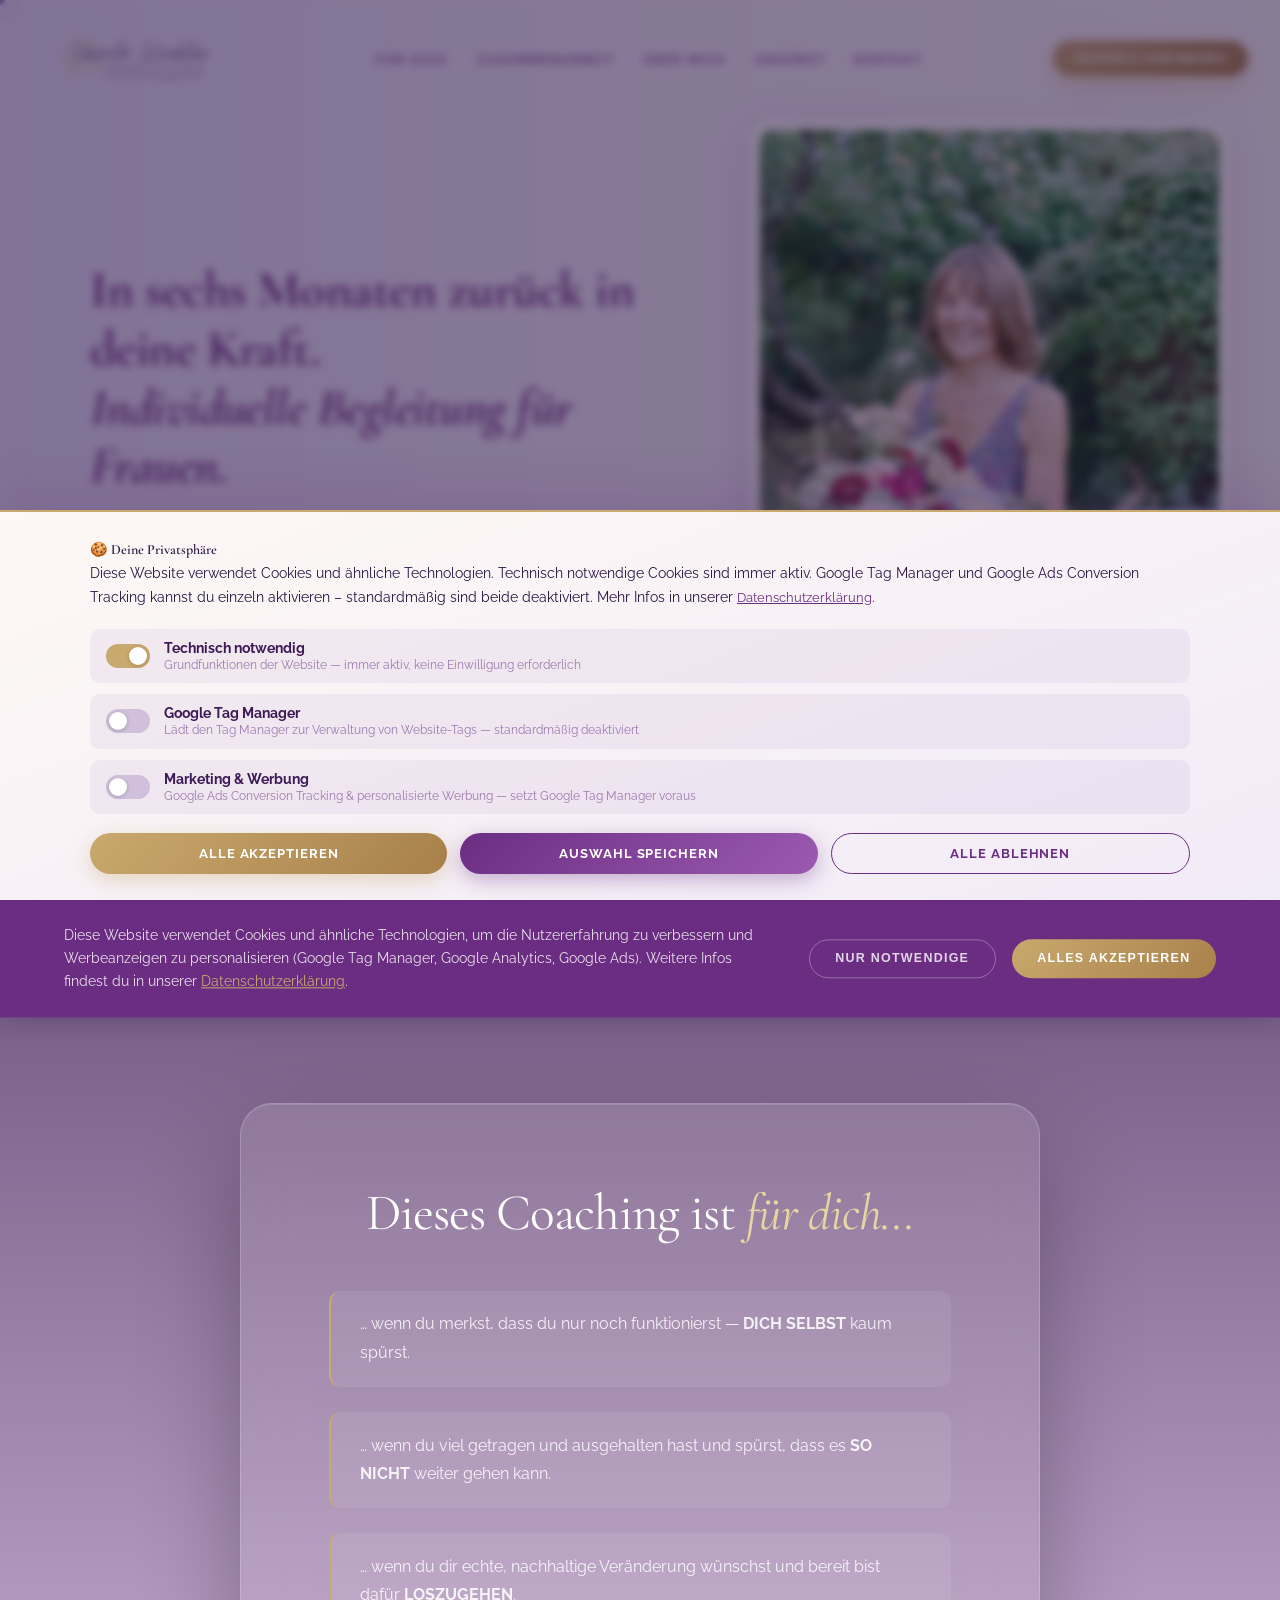
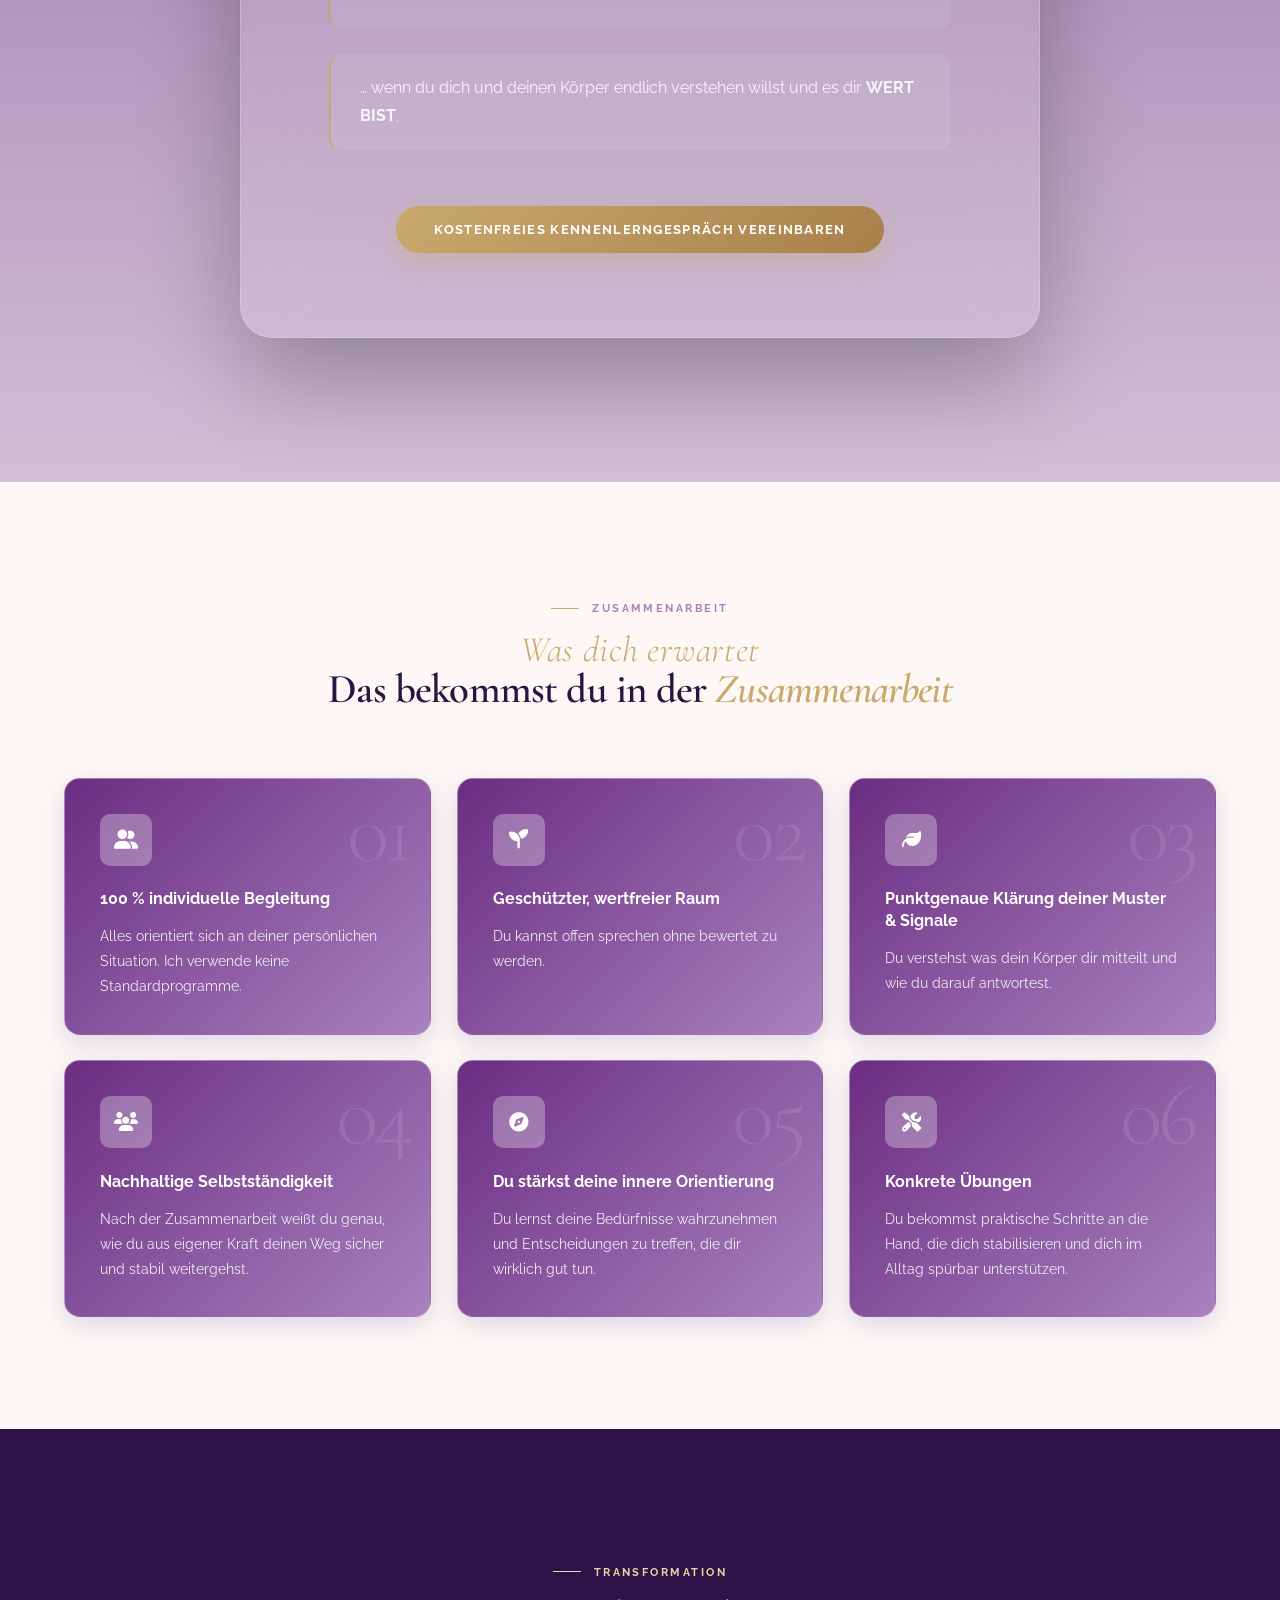
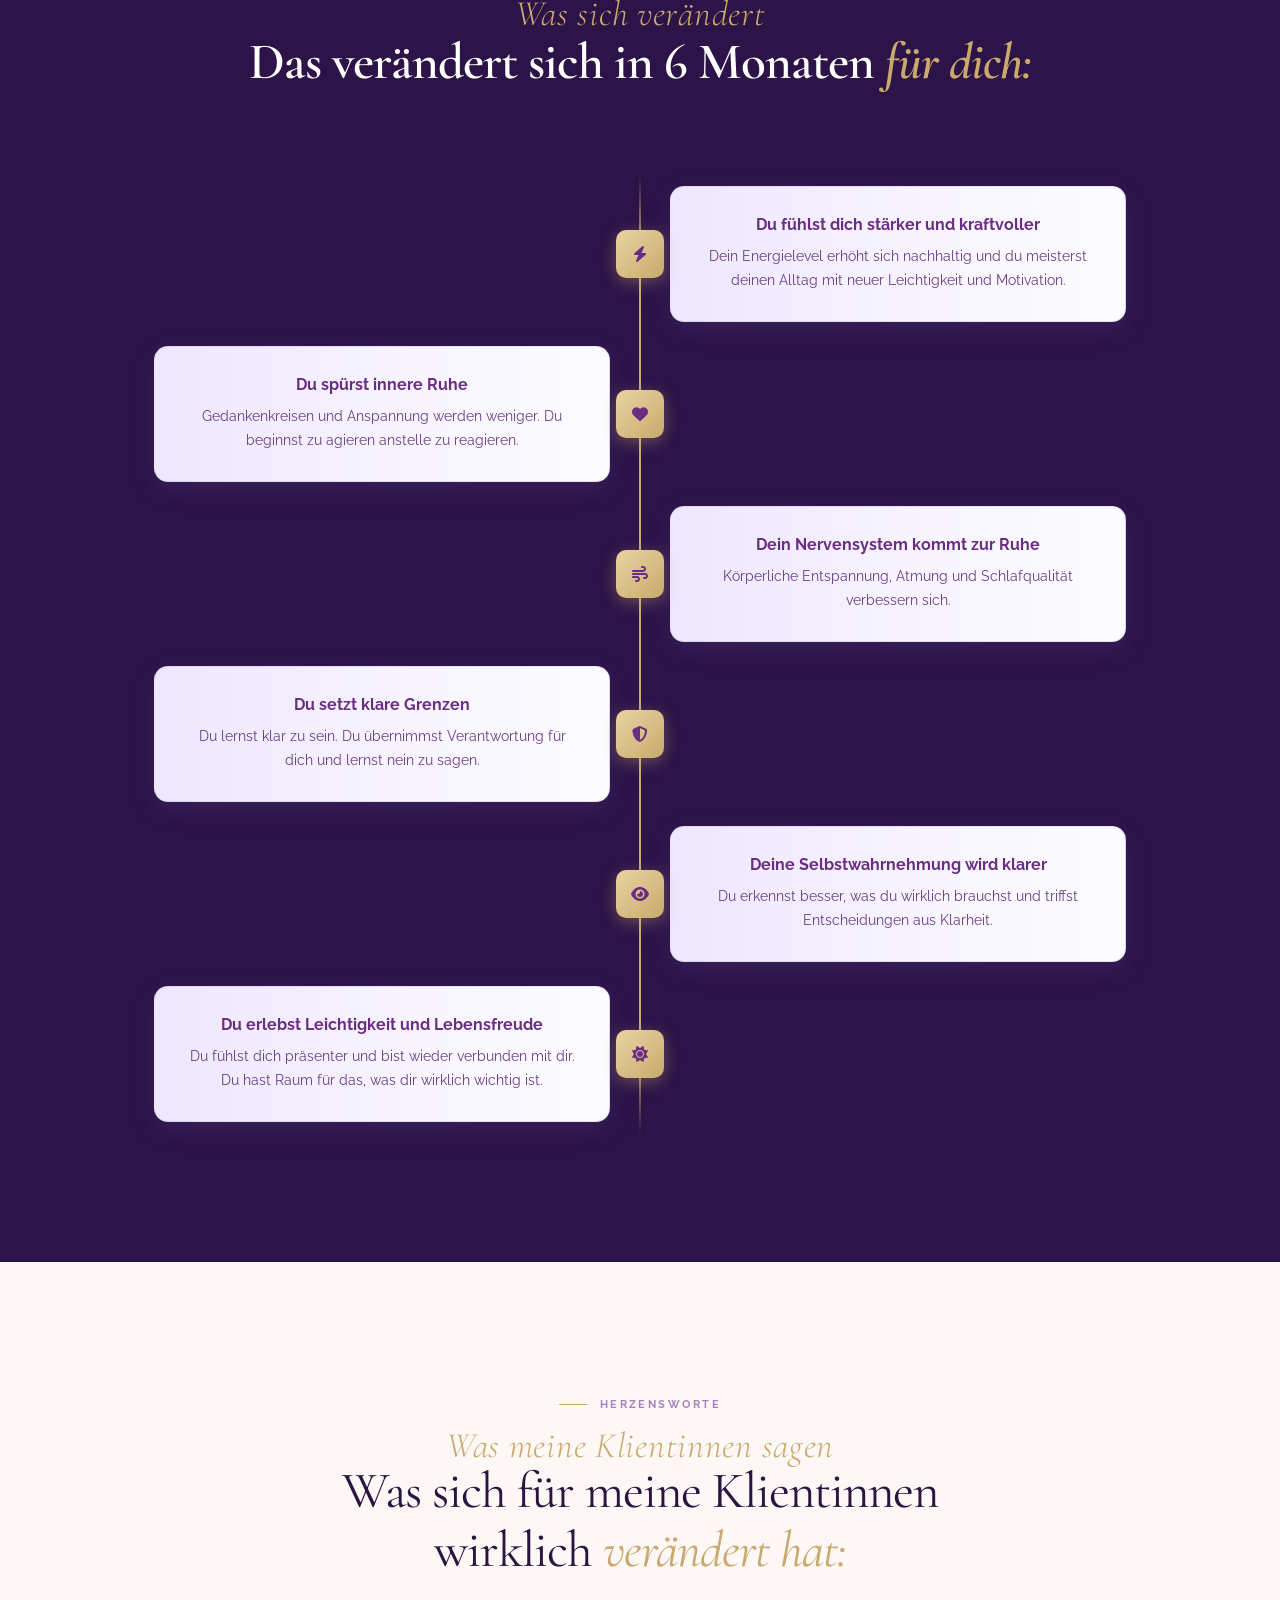
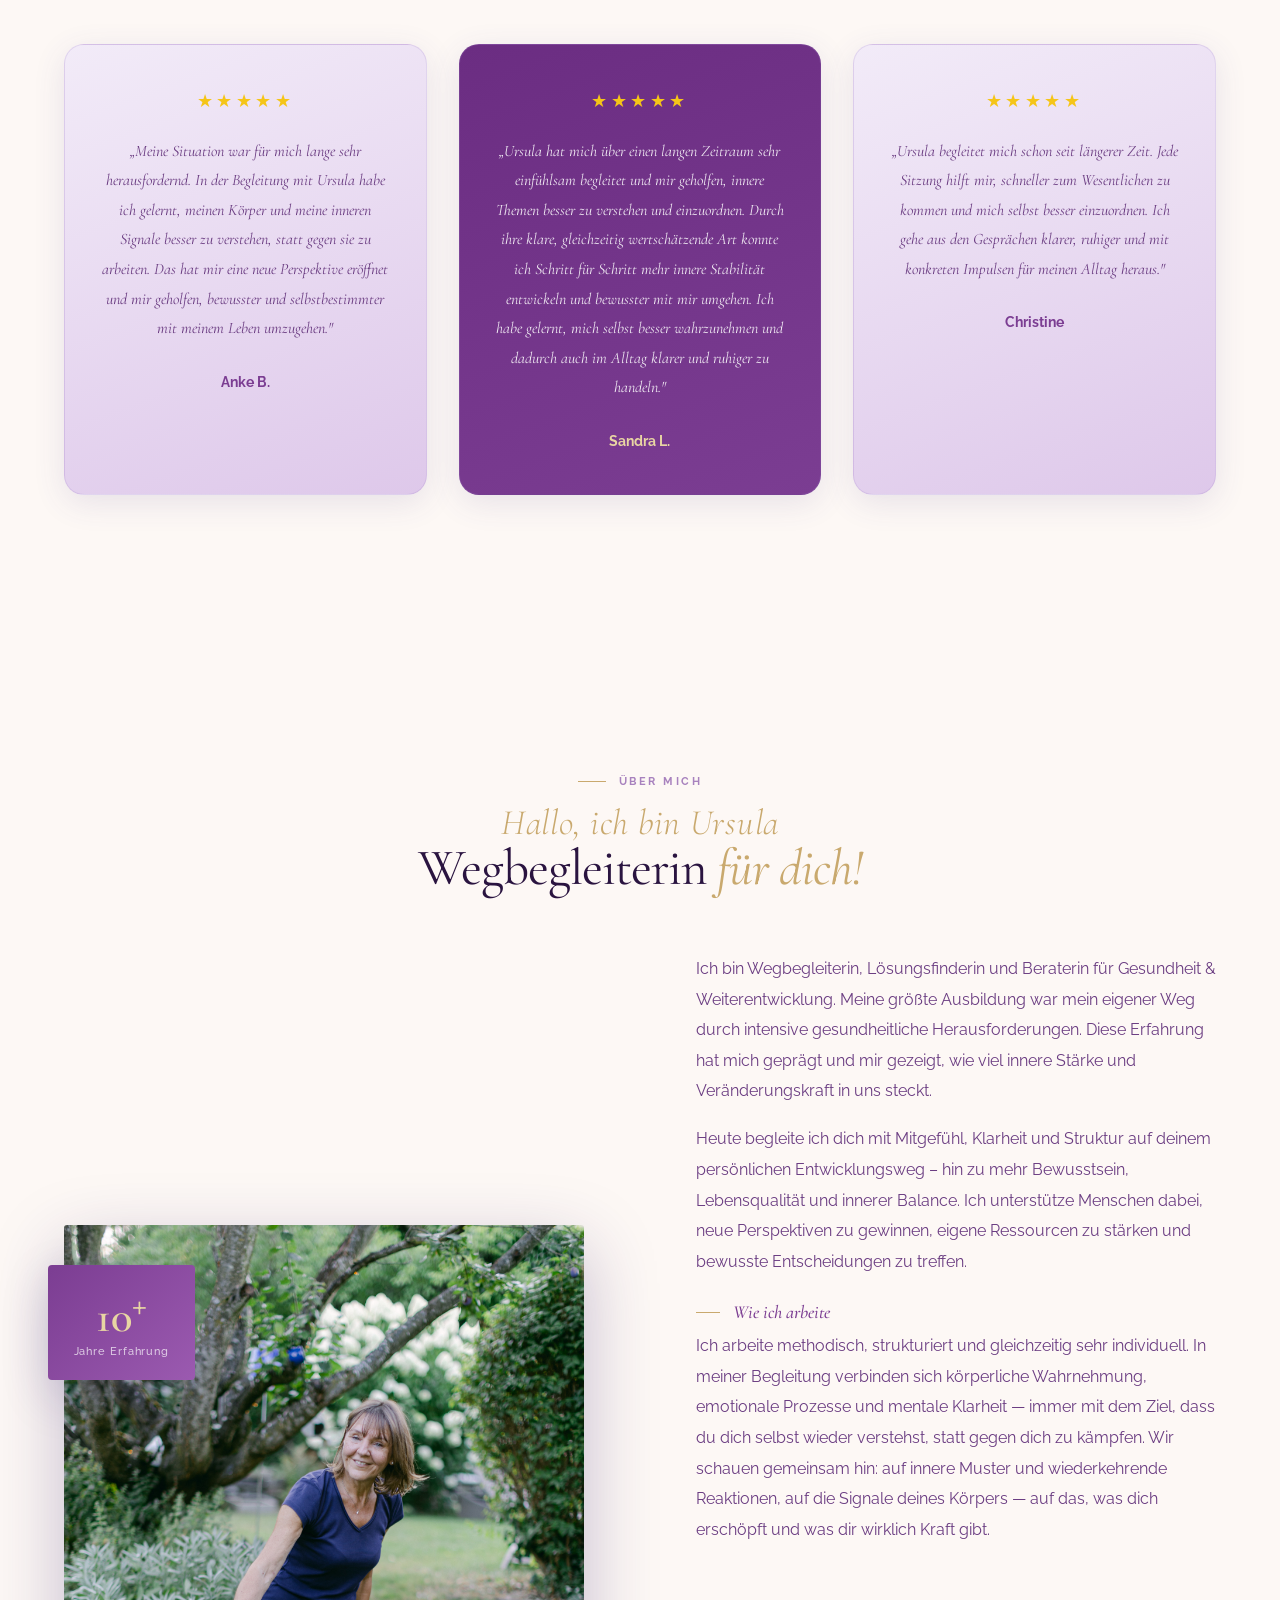
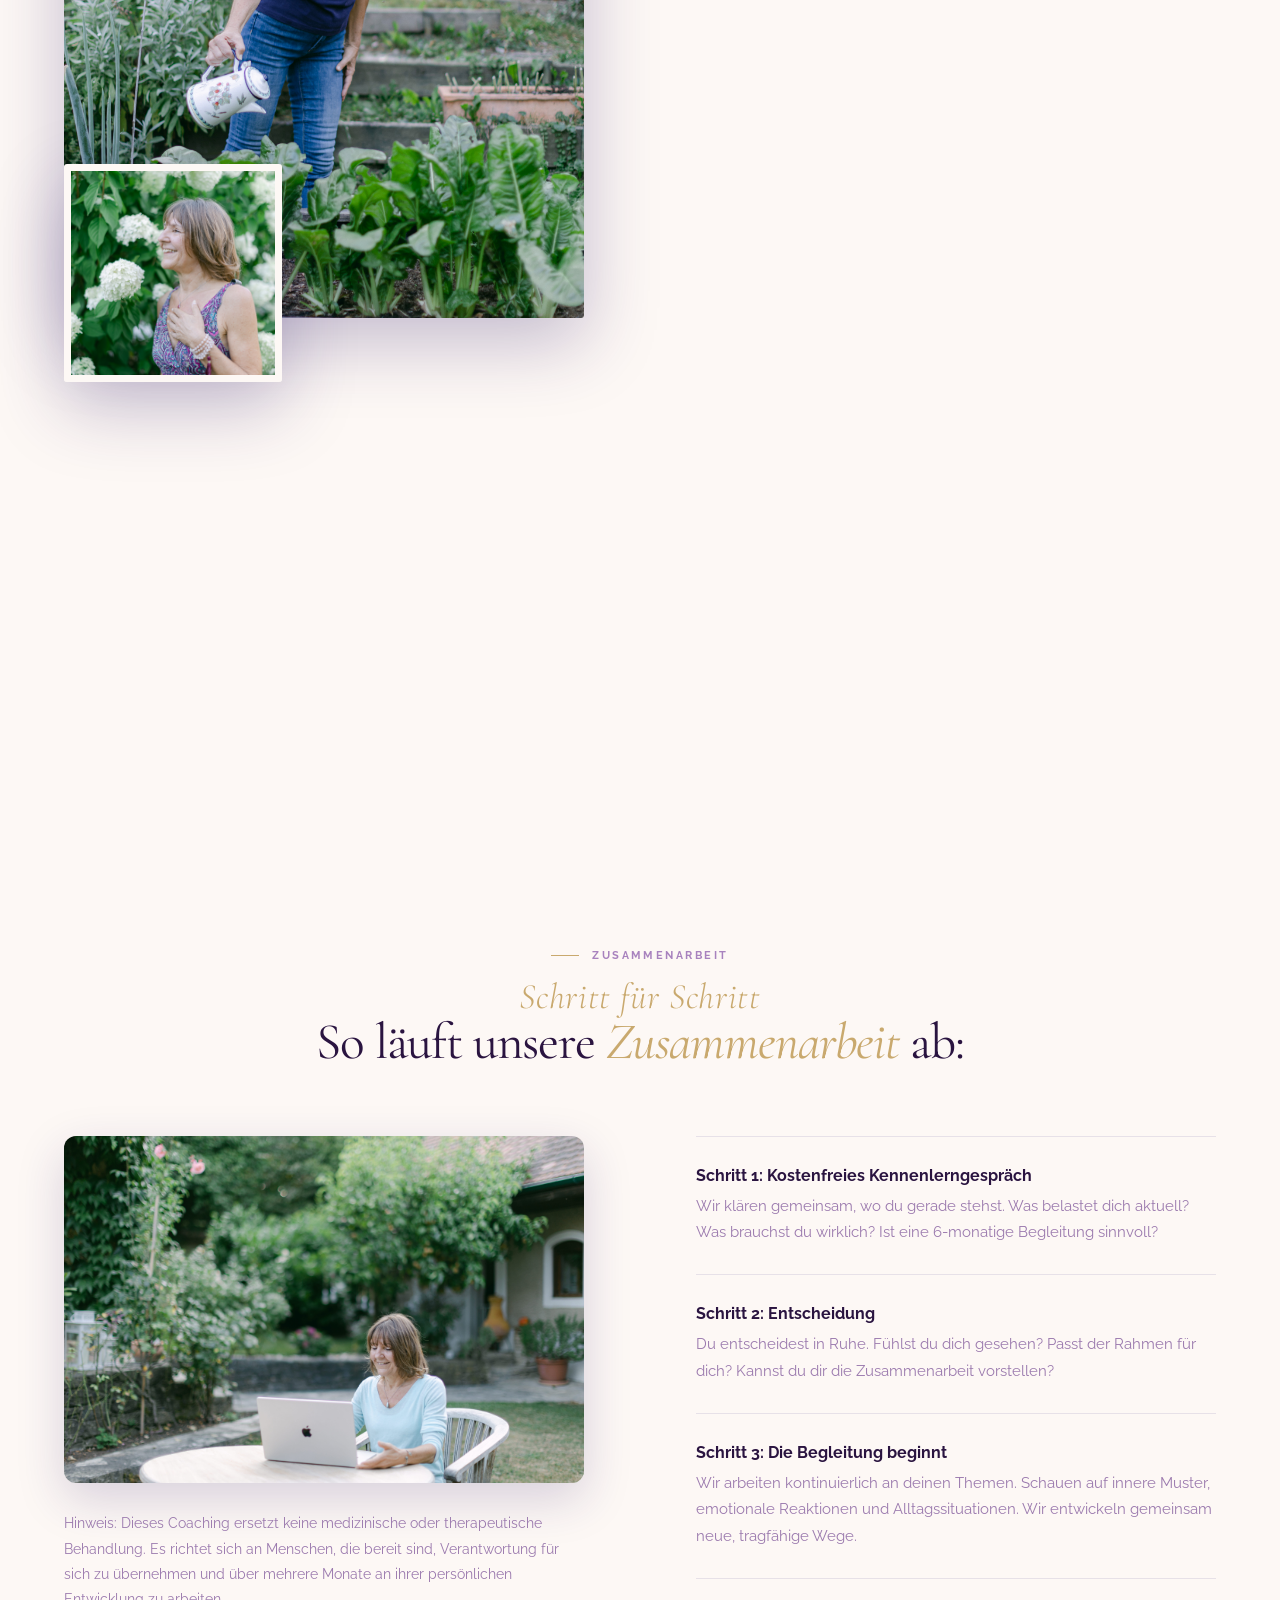
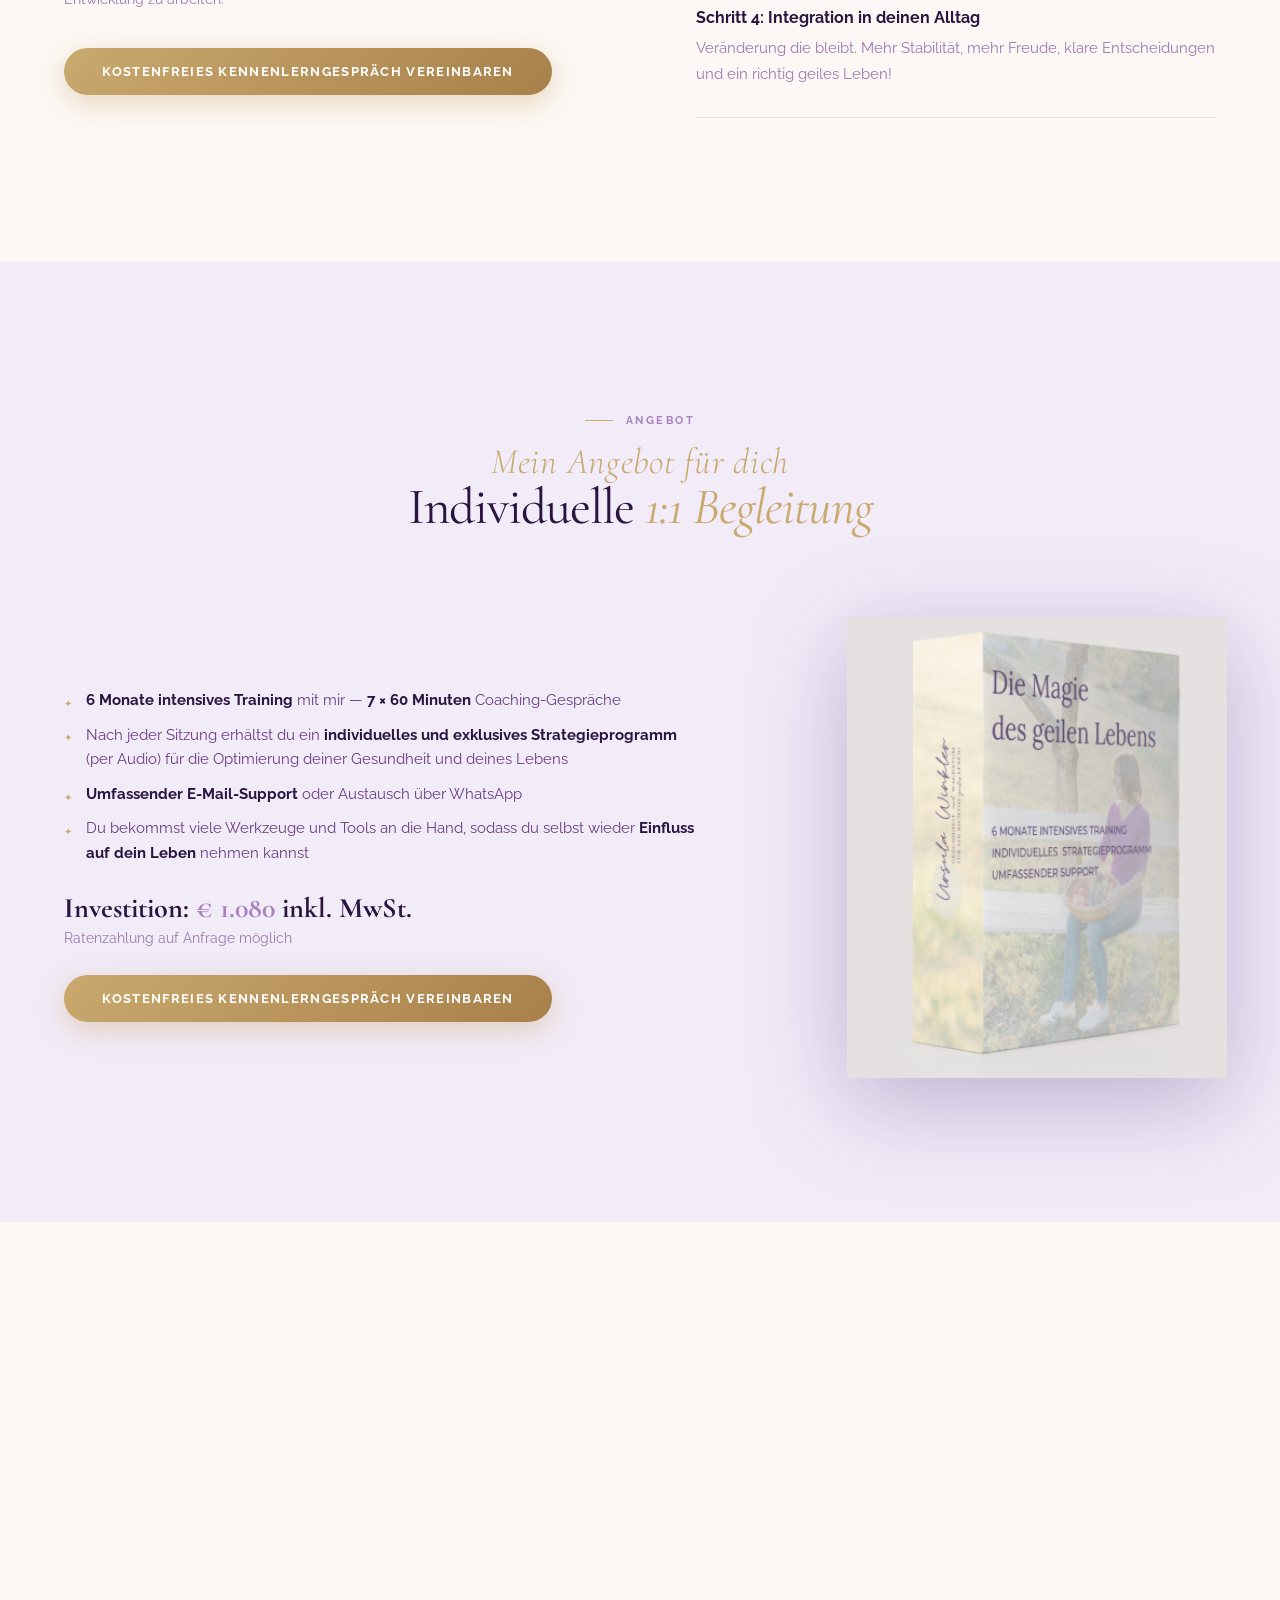
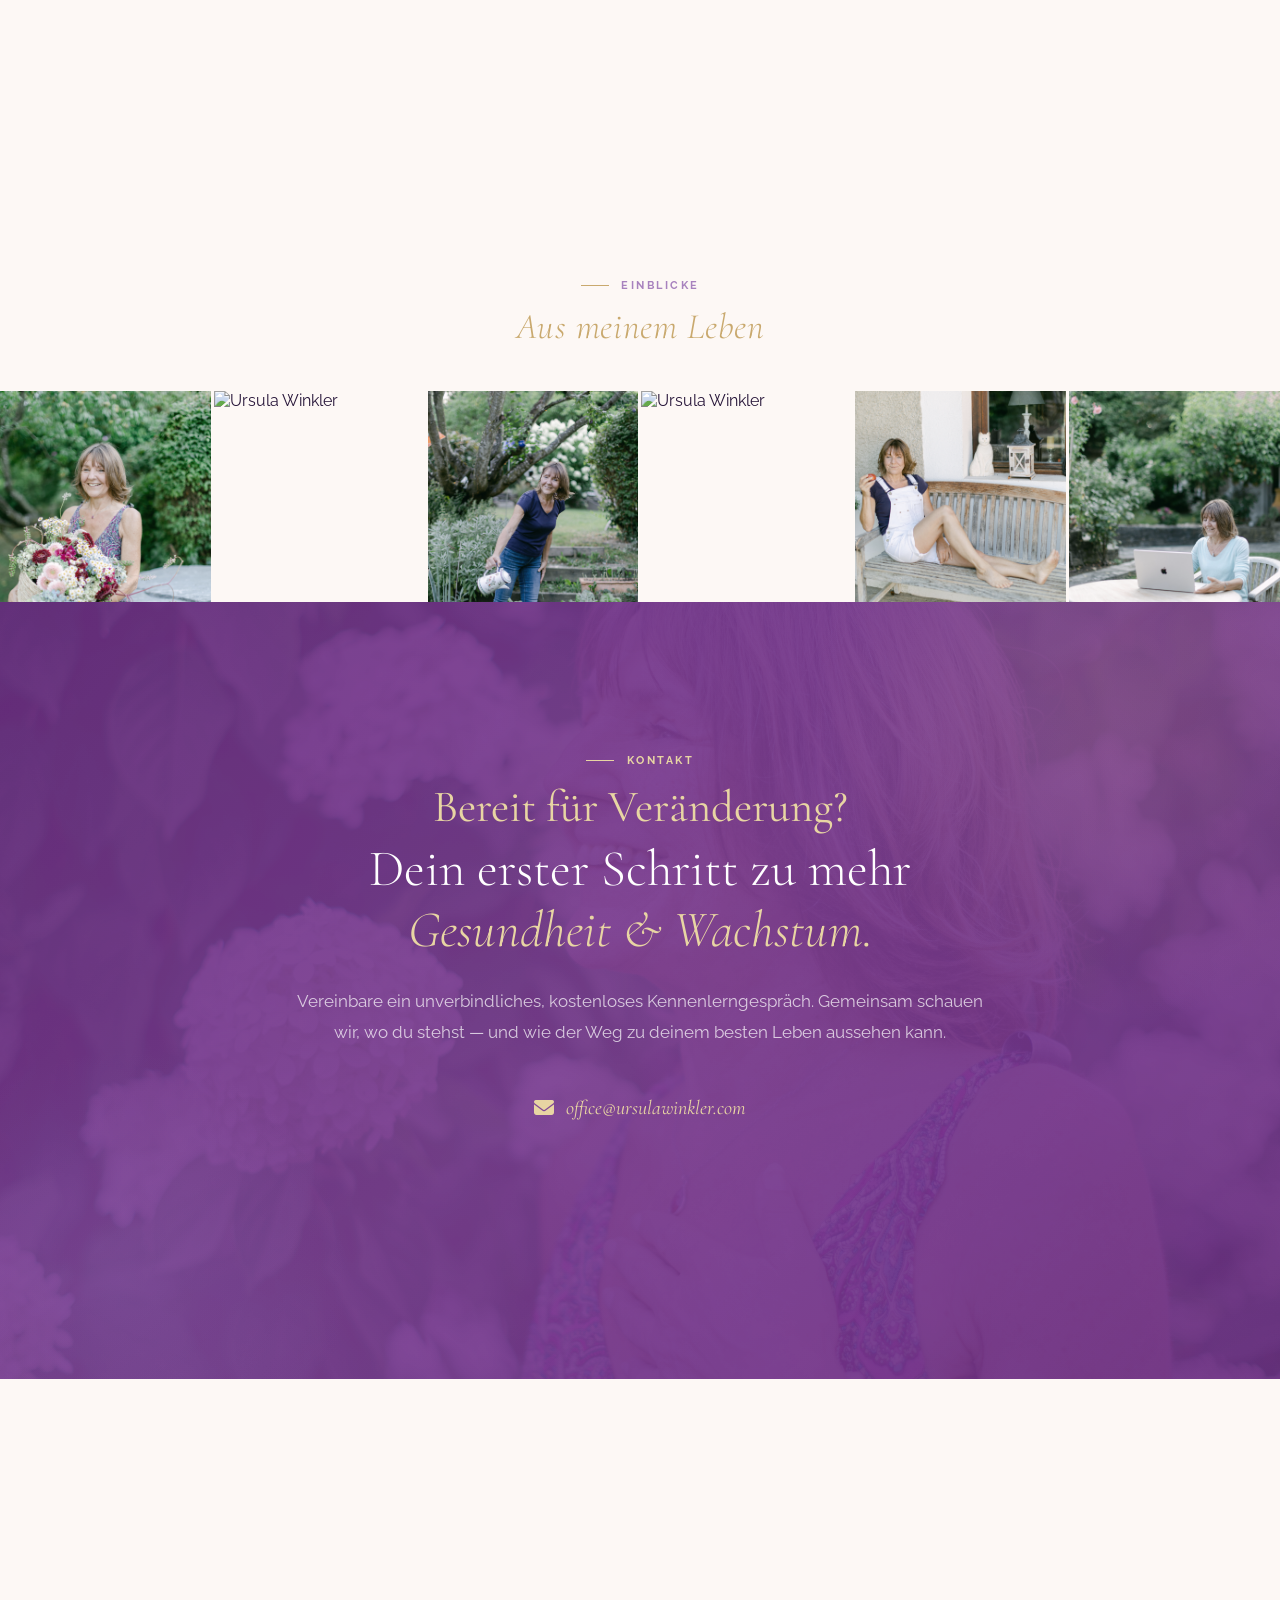
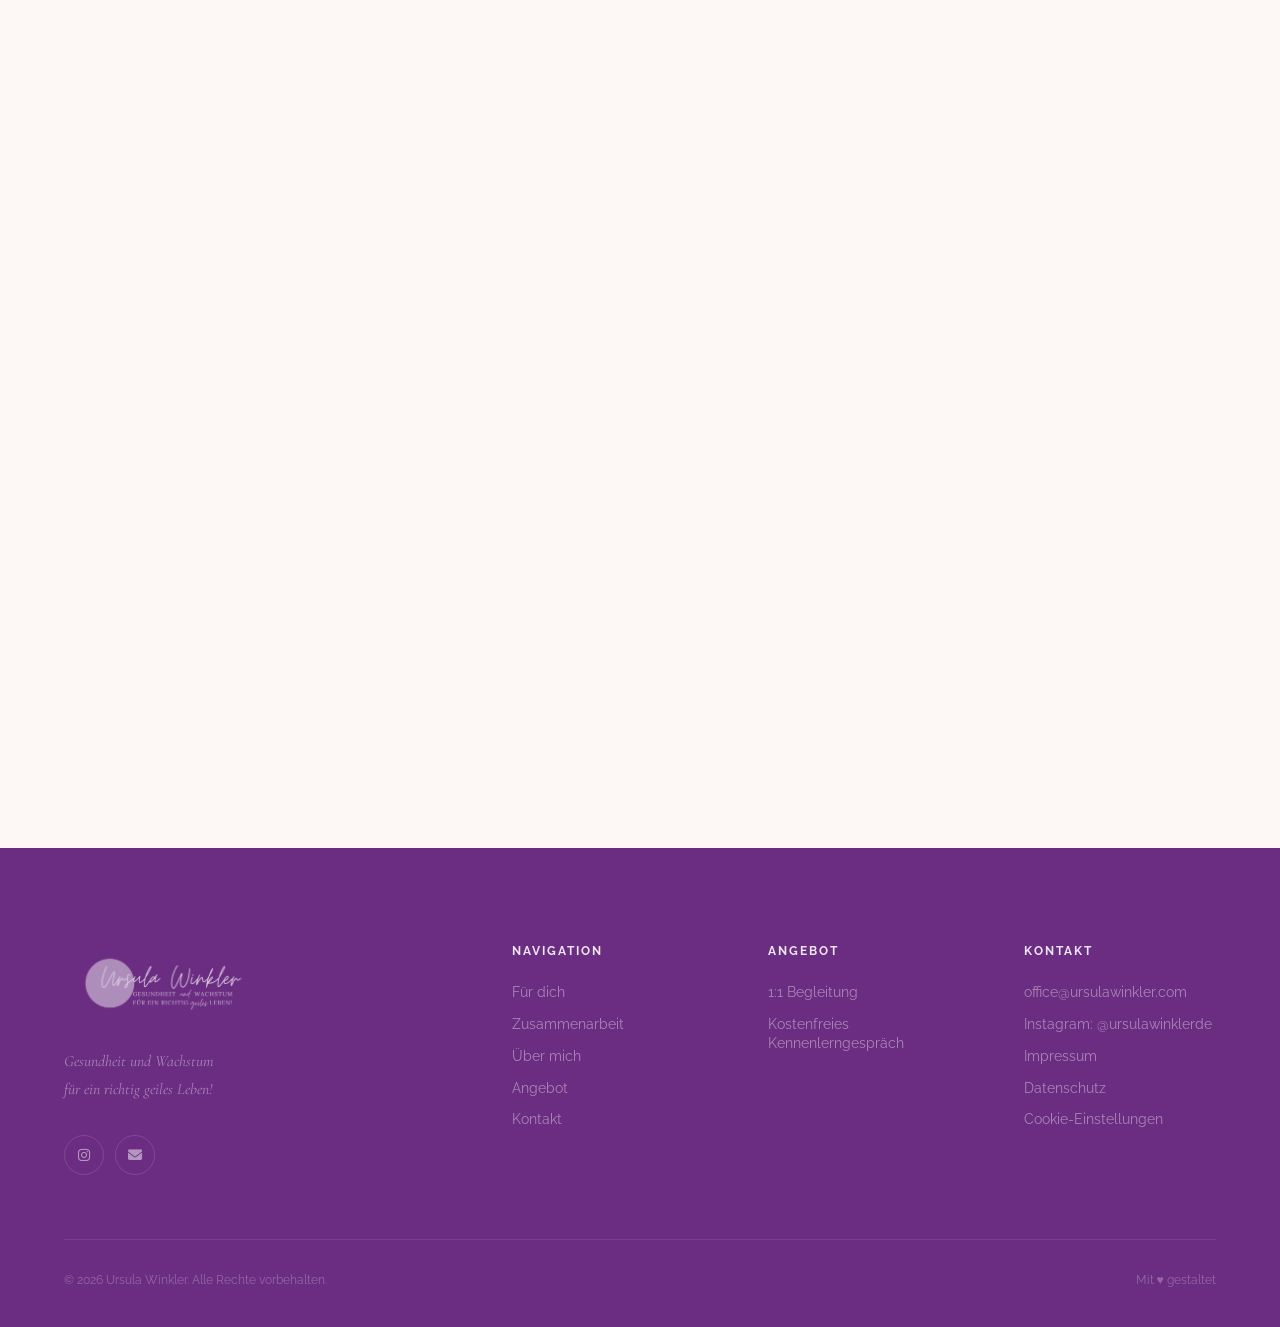
==== commit bfec1624: "Fonts selbst gehostet (DSGVO-konform)" ====
--- a/index.html
+++ b/index.html
@@ -35,9 +35,7 @@
     <meta name="viewport" content="width=device-width, initial-scale=1.0">
     <title>Ursula Winkler – Coaching für Gesundheit & Wachstum</title>
     <meta name="description" content="Zertifizierte Coachin für Gesundheit & persönliches Wachstum. Individuelle Begleitung für ein richtig geiles Leben.">
-    <link rel="preconnect" href="https://fonts.googleapis.com">
-    <link rel="preconnect" href="https://fonts.gstatic.com" crossorigin>
-    <link href="https://fonts.googleapis.com/css2?family=Cormorant+Garamond:ital,wght@0,300;0,400;0,500;0,600;0,700;1,300;1,400;1,500;1,600&family=Great+Vibes&family=Raleway:wght@300;400;500;600;700&display=swap" rel="stylesheet">
+    <link rel="stylesheet" href="fonts.css">
     <link rel="stylesheet" href="https://cdnjs.cloudflare.com/ajax/libs/font-awesome/6.5.0/css/all.min.css">
     <style>
         *, *::before, *::after { margin: 0; padding: 0; box-sizing: border-box; }
@@ -1225,8 +1223,9 @@
   /* ── Consent Mode v2: GTM und Google Ads getrennt steuern ── */
   function applyConsent(gtm, marketing) {
 
-    // 1) GTM nur laden wenn Nutzer zugestimmt hat
-    if (gtm) loadGTM();
+    // 1) GTM immer laden – GTM selbst ist datenschutzneutral
+    //    Tags feuern nur wenn Consent granted ist
+    loadGTM();
 
     // 2) Google Ads Parameter: nur bei Marketing-Zustimmung granted
     //    analytics_storage bleibt denied (kein Analytics-Tool aktiv)
--- a/fonts.css
+++ b/fonts.css
@@ -0,0 +1,117 @@
+/* Cormorant Garamond */
+@font-face {
+    font-family: 'Cormorant Garamond';
+    src: url('fonts/cormorant-garamond-v21-latin/cormorant-garamond-v21-latin-300.woff2') format('woff2');
+    font-weight: 300;
+    font-style: normal;
+    font-display: swap;
+}
+@font-face {
+    font-family: 'Cormorant Garamond';
+    src: url('fonts/cormorant-garamond-v21-latin/cormorant-garamond-v21-latin-300italic.woff2') format('woff2');
+    font-weight: 300;
+    font-style: italic;
+    font-display: swap;
+}
+@font-face {
+    font-family: 'Cormorant Garamond';
+    src: url('fonts/cormorant-garamond-v21-latin/cormorant-garamond-v21-latin-regular.woff2') format('woff2');
+    font-weight: 400;
+    font-style: normal;
+    font-display: swap;
+}
+@font-face {
+    font-family: 'Cormorant Garamond';
+    src: url('fonts/cormorant-garamond-v21-latin/cormorant-garamond-v21-latin-italic.woff2') format('woff2');
+    font-weight: 400;
+    font-style: italic;
+    font-display: swap;
+}
+@font-face {
+    font-family: 'Cormorant Garamond';
+    src: url('fonts/cormorant-garamond-v21-latin/cormorant-garamond-v21-latin-500.woff2') format('woff2');
+    font-weight: 500;
+    font-style: normal;
+    font-display: swap;
+}
+@font-face {
+    font-family: 'Cormorant Garamond';
+    src: url('fonts/cormorant-garamond-v21-latin/cormorant-garamond-v21-latin-500italic.woff2') format('woff2');
+    font-weight: 500;
+    font-style: italic;
+    font-display: swap;
+}
+@font-face {
+    font-family: 'Cormorant Garamond';
+    src: url('fonts/cormorant-garamond-v21-latin/cormorant-garamond-v21-latin-600.woff2') format('woff2');
+    font-weight: 600;
+    font-style: normal;
+    font-display: swap;
+}
+@font-face {
+    font-family: 'Cormorant Garamond';
+    src: url('fonts/cormorant-garamond-v21-latin/cormorant-garamond-v21-latin-600italic.woff2') format('woff2');
+    font-weight: 600;
+    font-style: italic;
+    font-display: swap;
+}
+@font-face {
+    font-family: 'Cormorant Garamond';
+    src: url('fonts/cormorant-garamond-v21-latin/cormorant-garamond-v21-latin-700.woff2') format('woff2');
+    font-weight: 700;
+    font-style: normal;
+    font-display: swap;
+}
+@font-face {
+    font-family: 'Cormorant Garamond';
+    src: url('fonts/cormorant-garamond-v21-latin/cormorant-garamond-v21-latin-700italic.woff2') format('woff2');
+    font-weight: 700;
+    font-style: italic;
+    font-display: swap;
+}
+
+/* Great Vibes */
+@font-face {
+    font-family: 'Great Vibes';
+    src: url('fonts/great-vibes-v21-latin/great-vibes-v21-latin-regular.woff2') format('woff2');
+    font-weight: 400;
+    font-style: normal;
+    font-display: swap;
+}
+
+/* Raleway */
+@font-face {
+    font-family: 'Raleway';
+    src: url('fonts/raleway-v37-latin/raleway-v37-latin-300.woff2') format('woff2');
+    font-weight: 300;
+    font-style: normal;
+    font-display: swap;
+}
+@font-face {
+    font-family: 'Raleway';
+    src: url('fonts/raleway-v37-latin/raleway-v37-latin-regular.woff2') format('woff2');
+    font-weight: 400;
+    font-style: normal;
+    font-display: swap;
+}
+@font-face {
+    font-family: 'Raleway';
+    src: url('fonts/raleway-v37-latin/raleway-v37-latin-500.woff2') format('woff2');
+    font-weight: 500;
+    font-style: normal;
+    font-display: swap;
+}
+@font-face {
+    font-family: 'Raleway';
+    src: url('fonts/raleway-v37-latin/raleway-v37-latin-600.woff2') format('woff2');
+    font-weight: 600;
+    font-style: normal;
+    font-display: swap;
+}
+@font-face {
+    font-family: 'Raleway';
+    src: url('fonts/raleway-v37-latin/raleway-v37-latin-700.woff2') format('woff2');
+    font-weight: 700;
+    font-style: normal;
+    font-display: swap;
+}
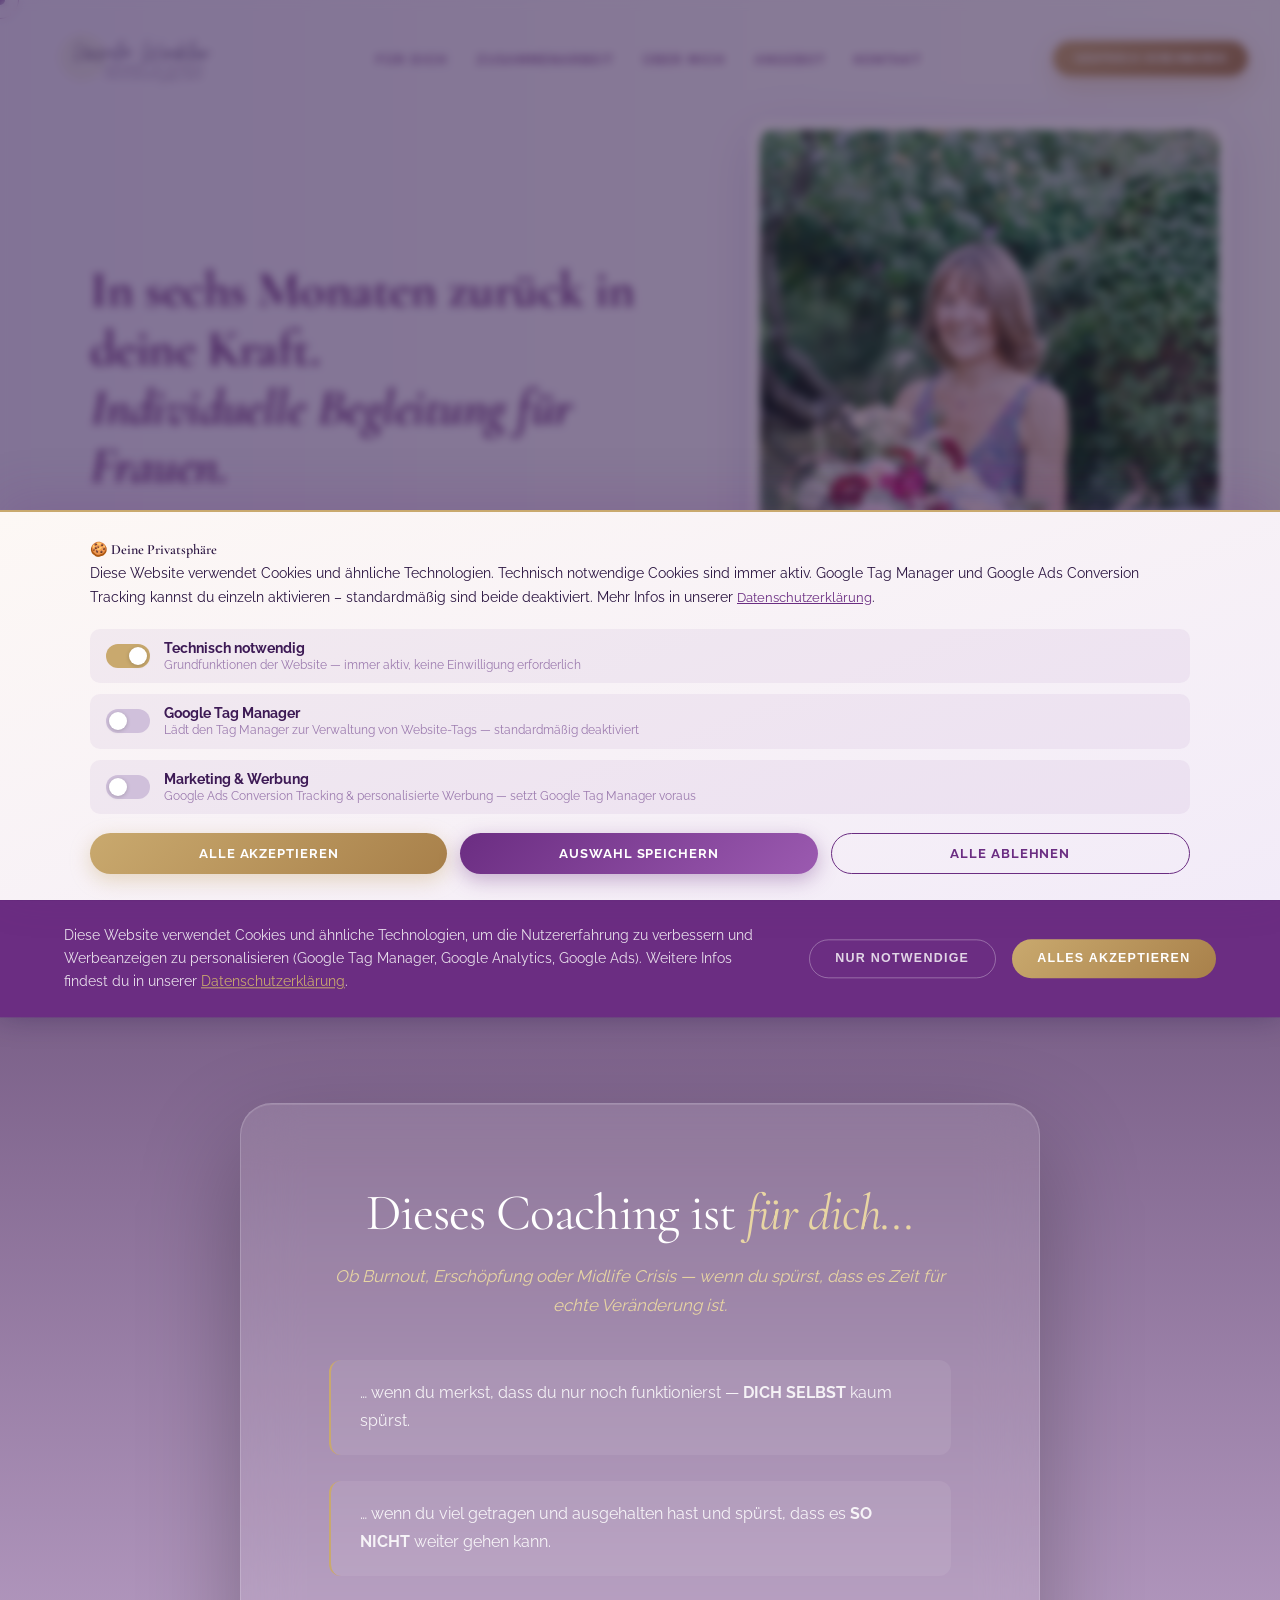
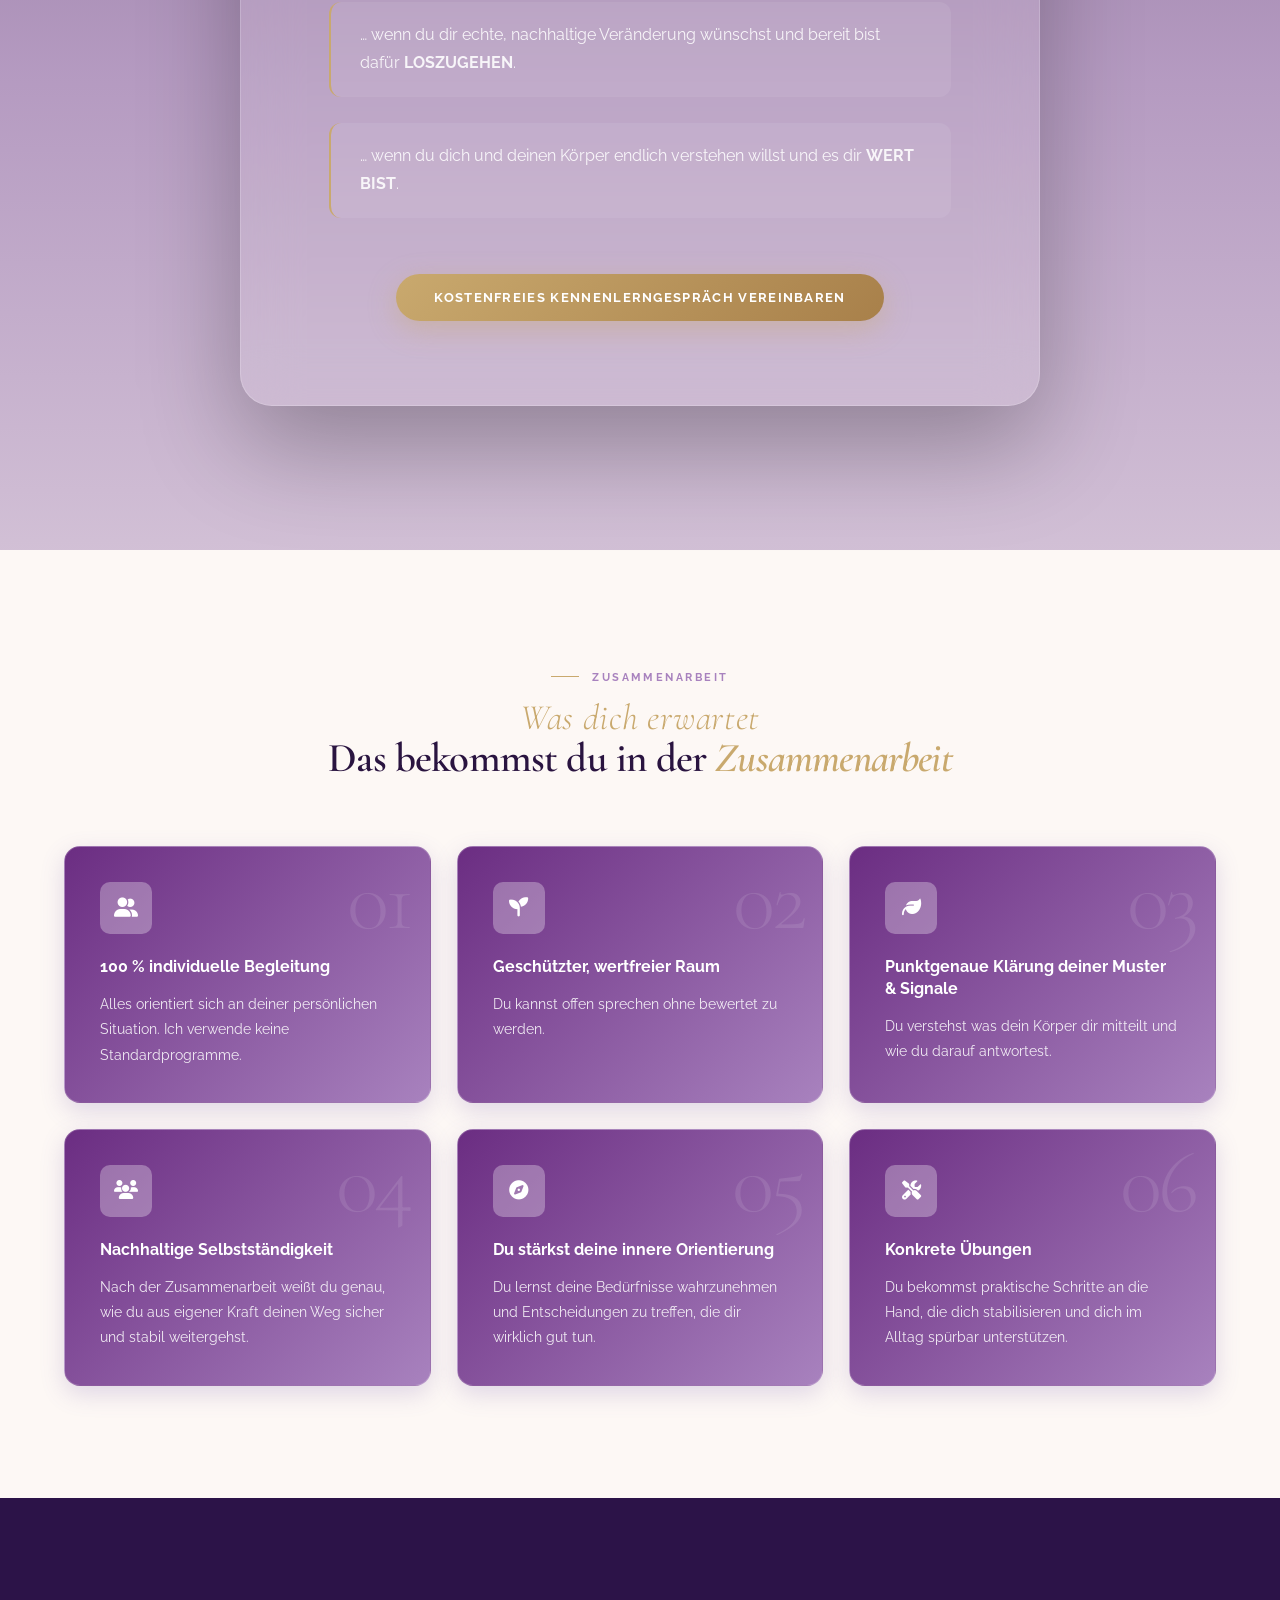
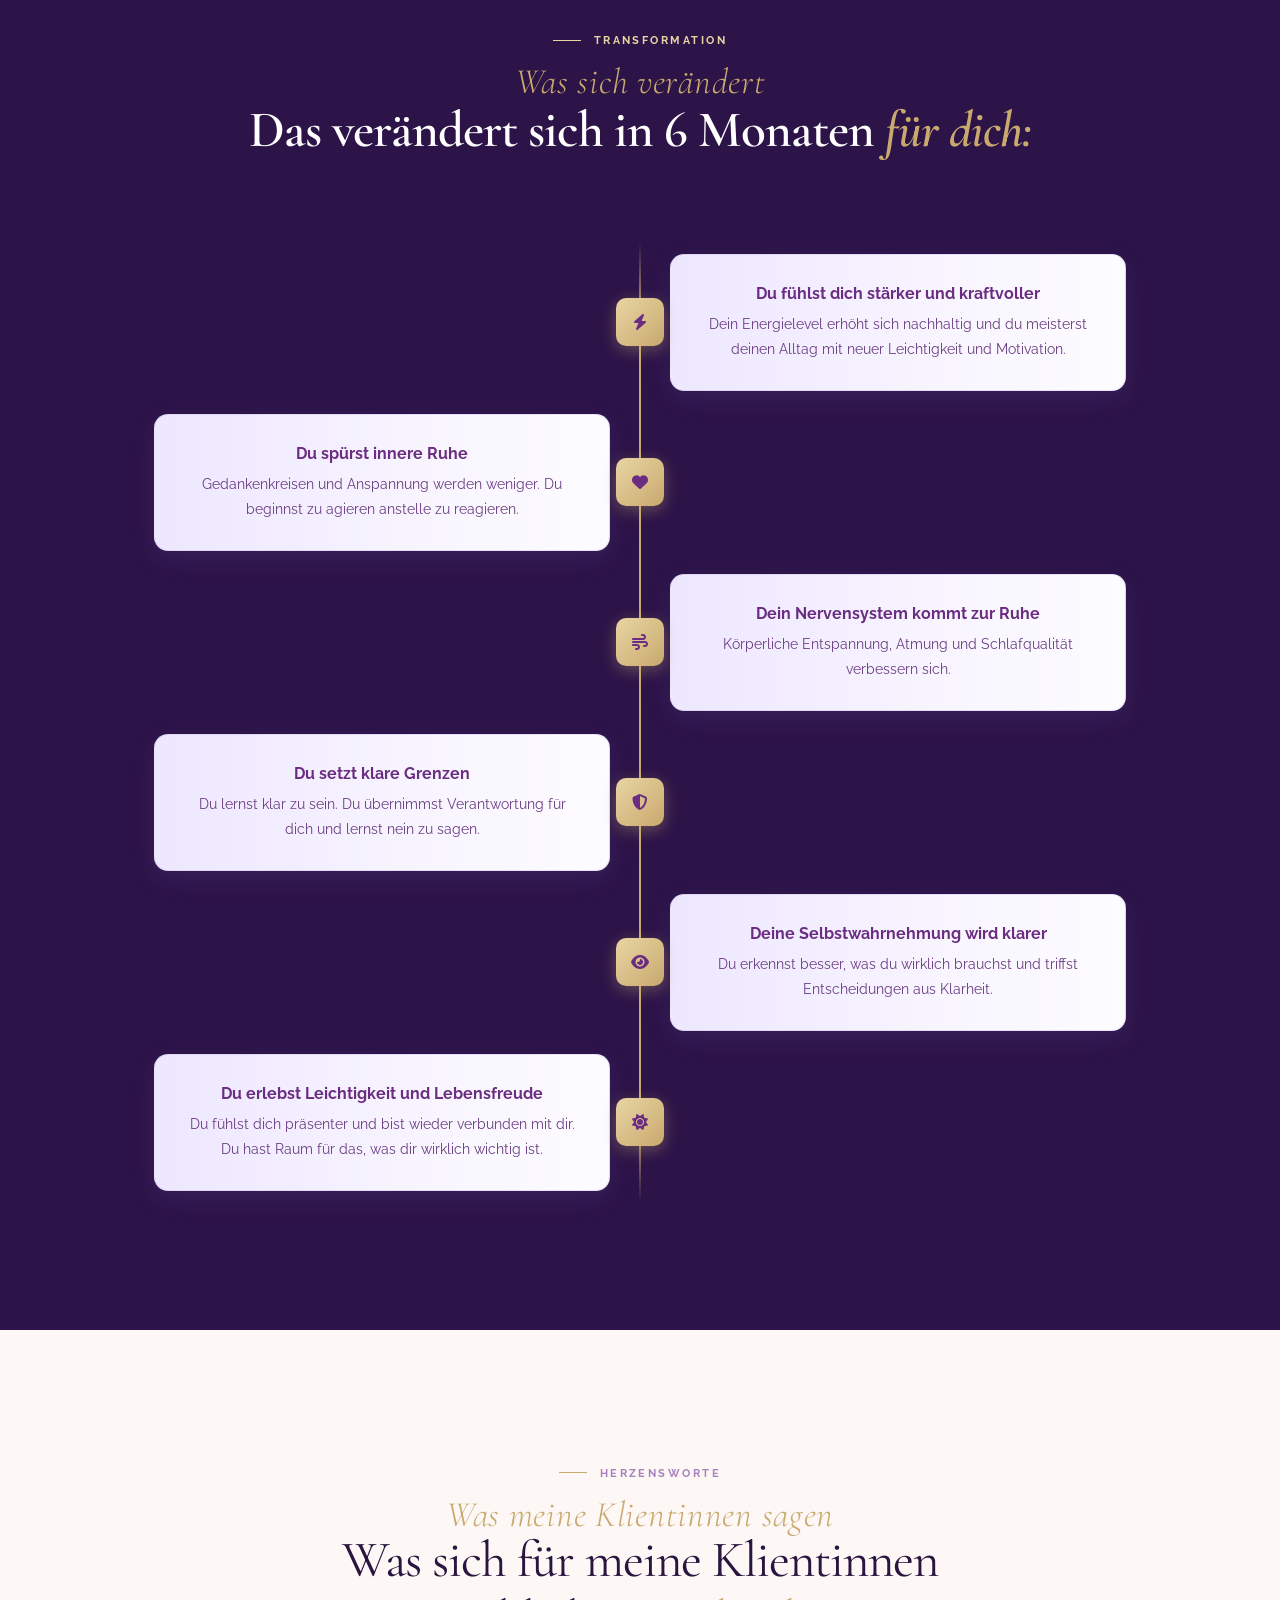
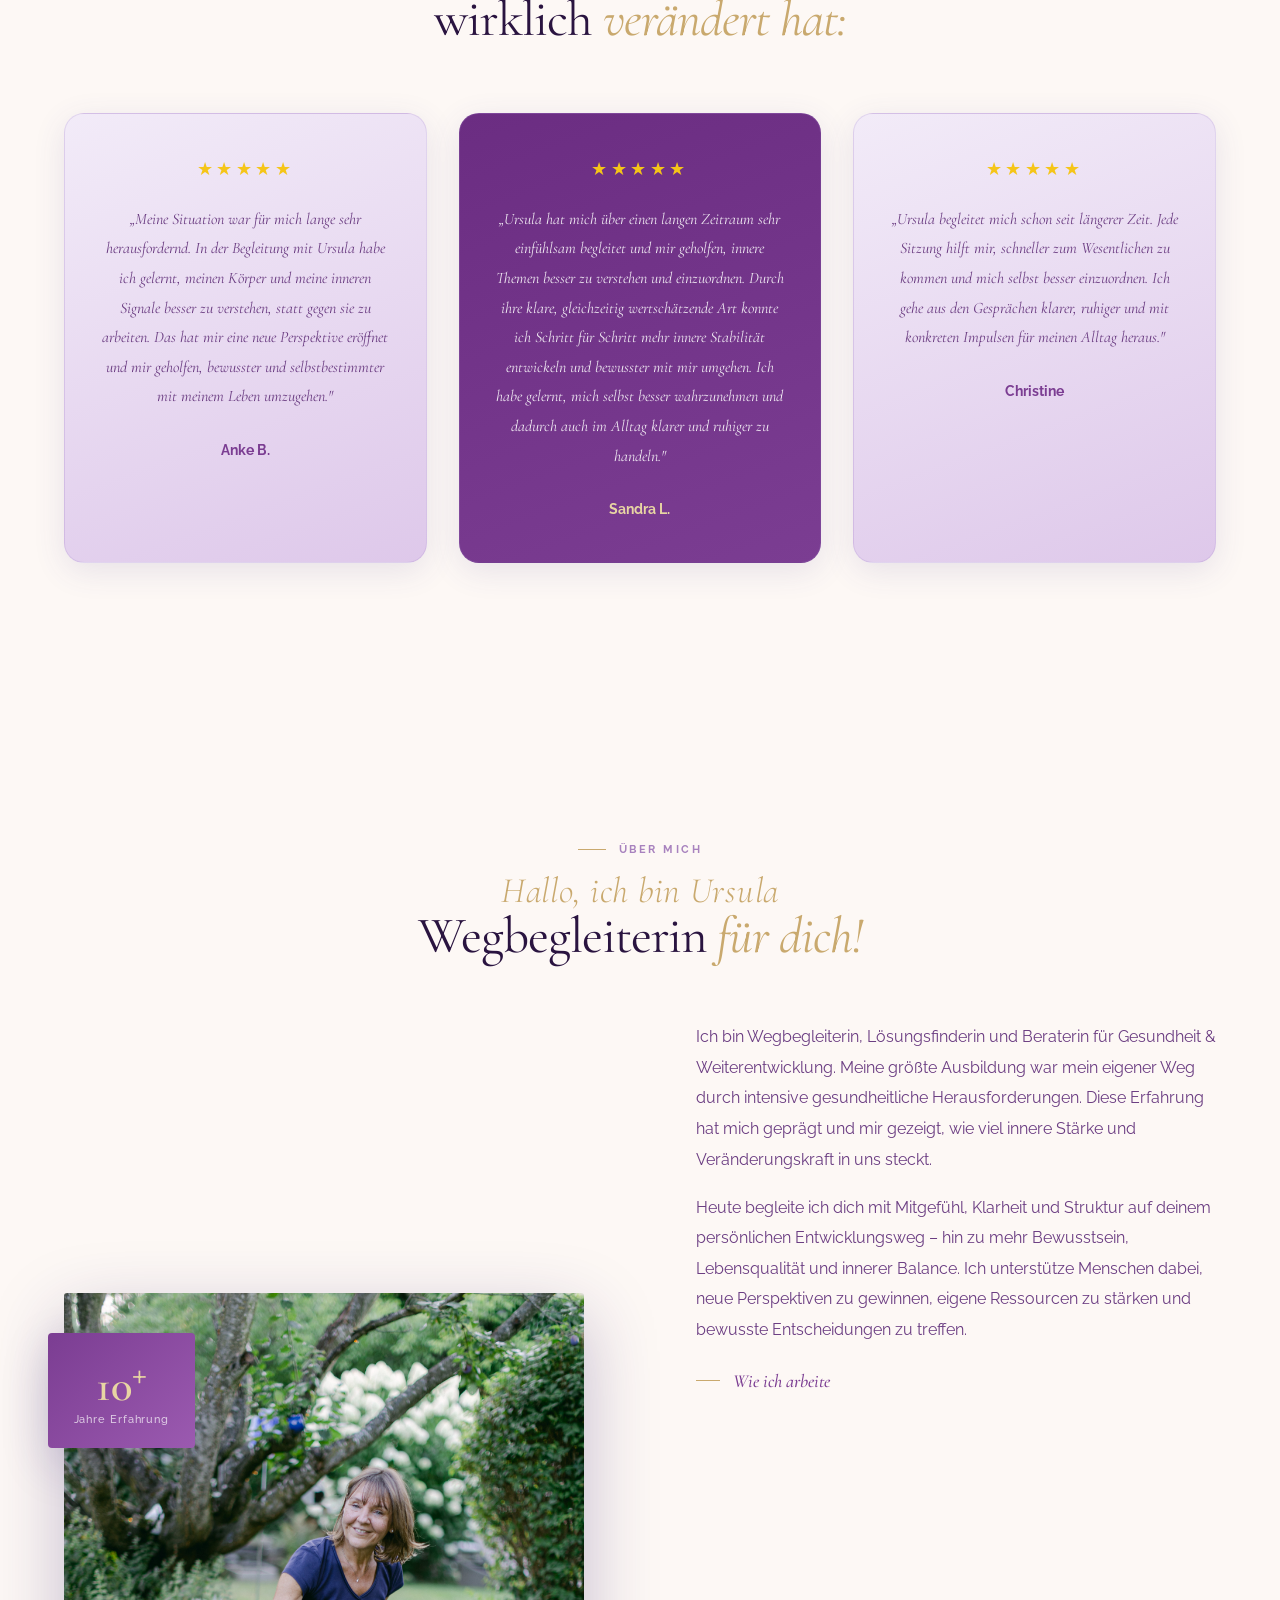
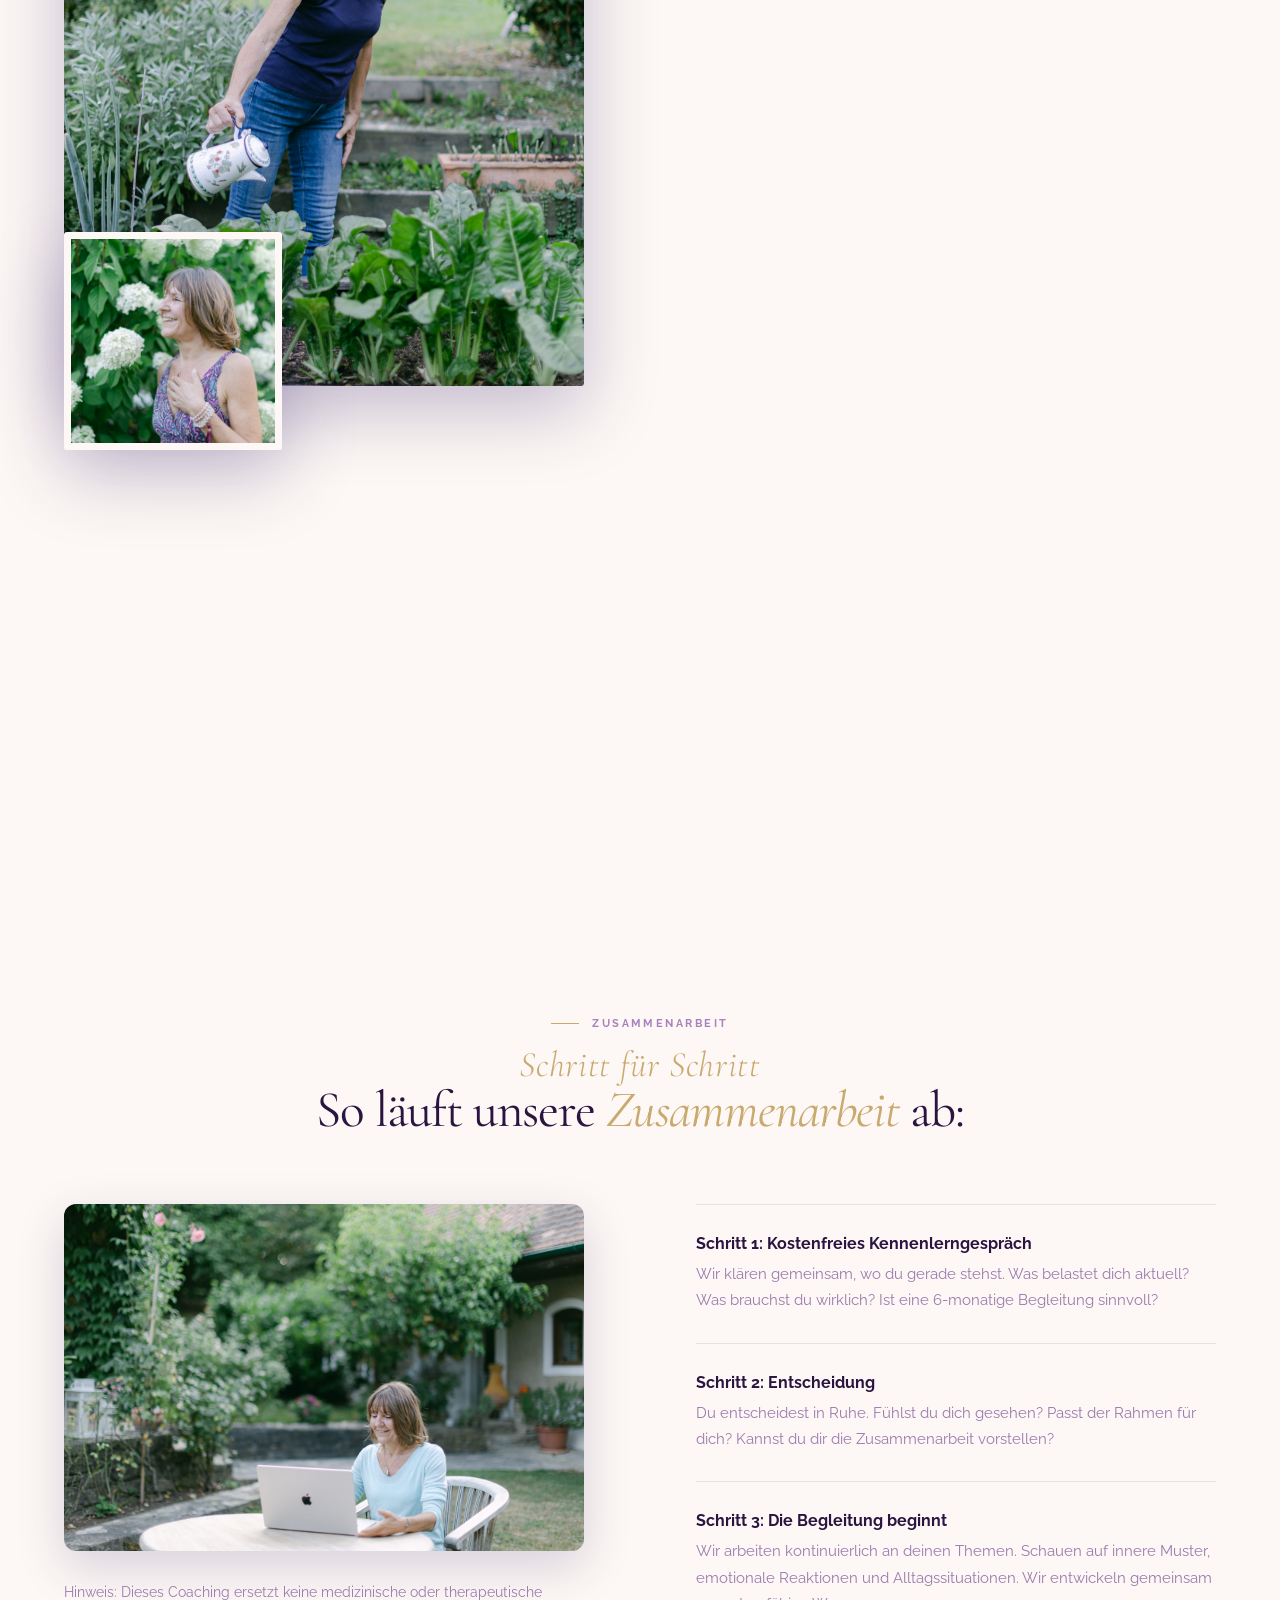
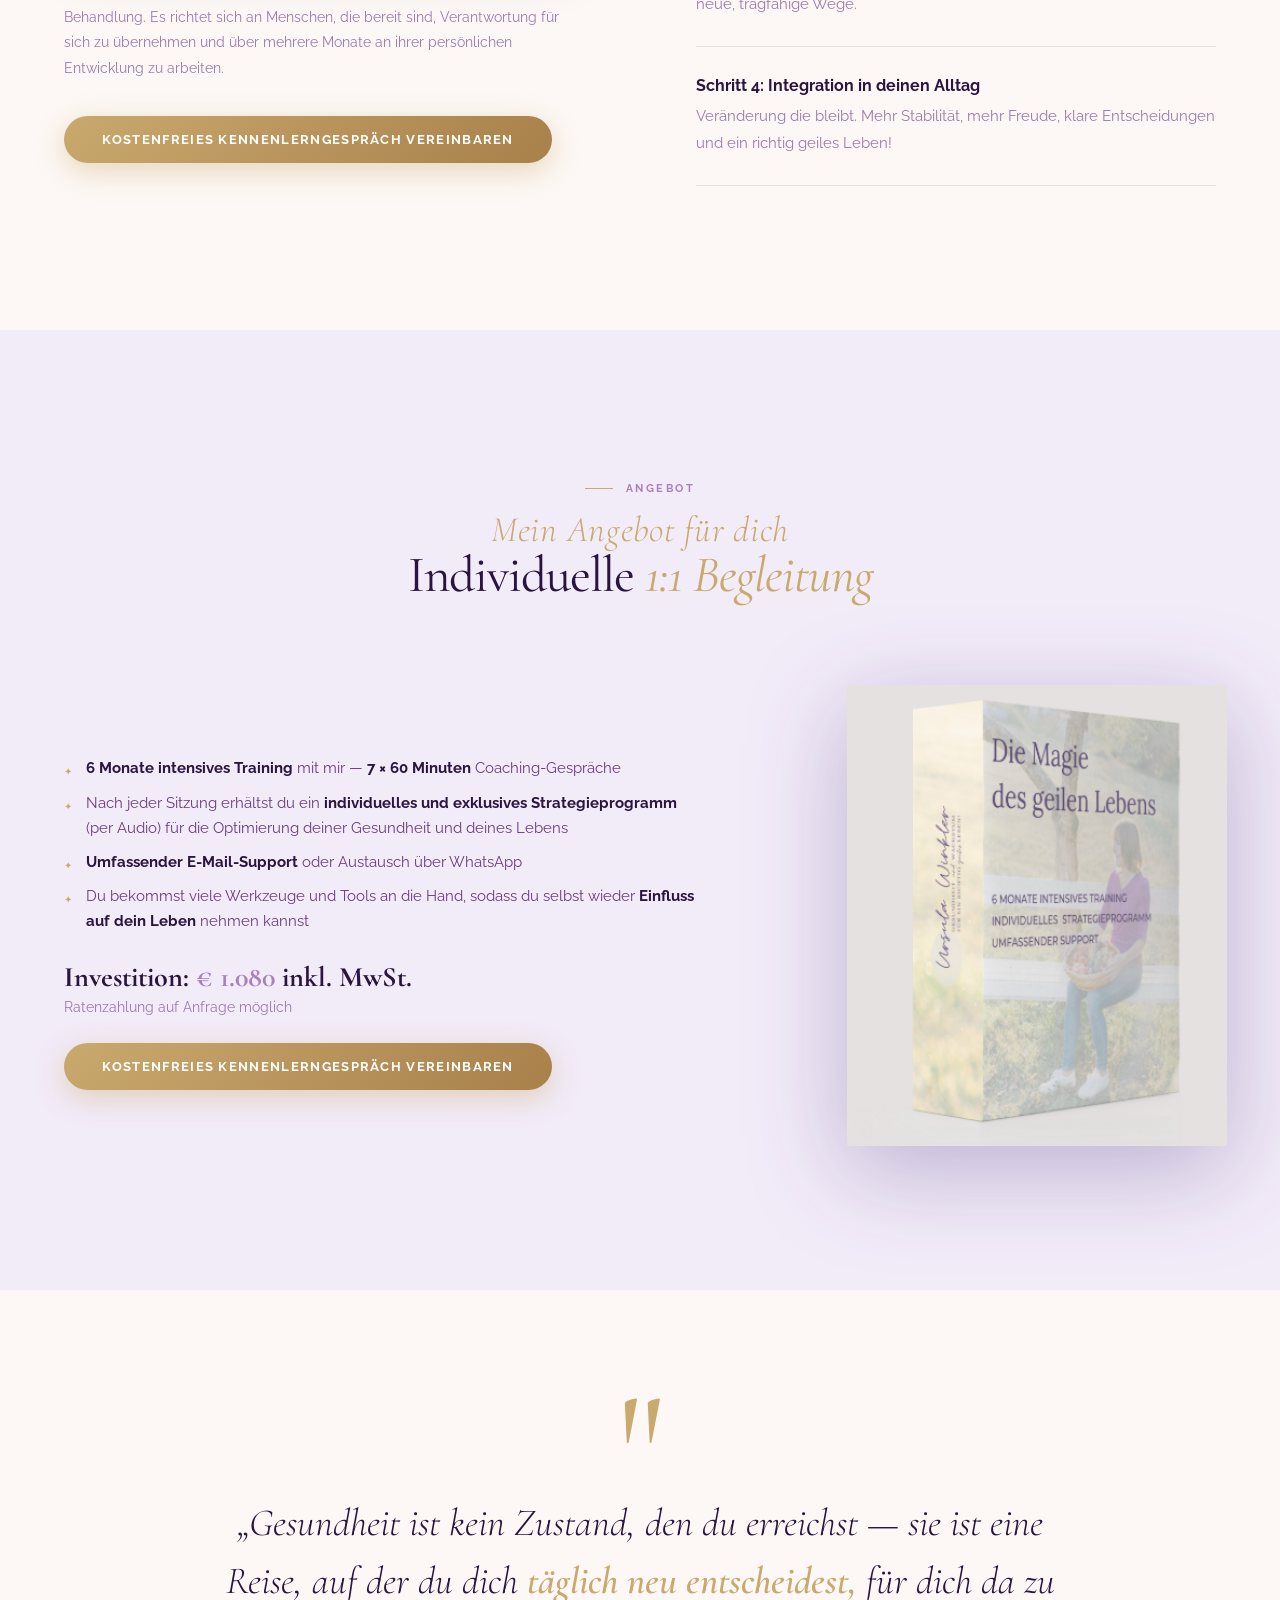
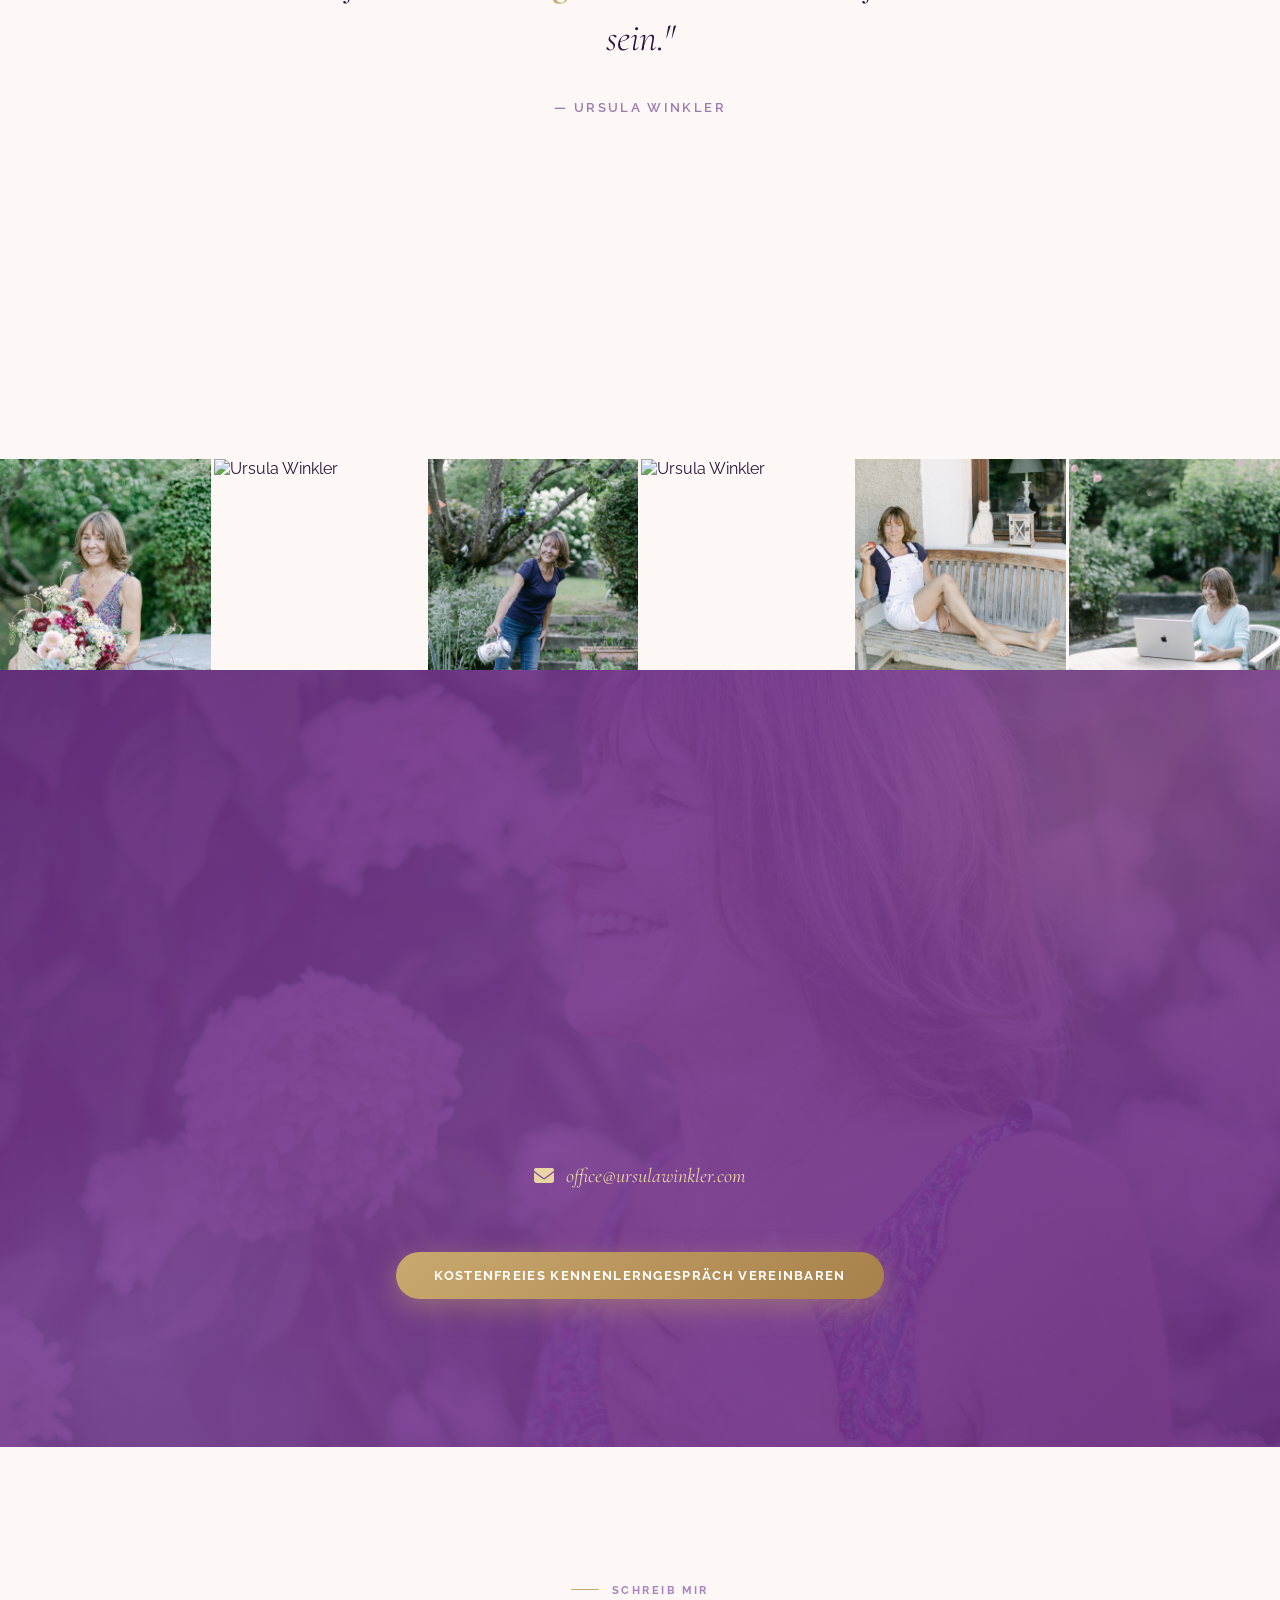
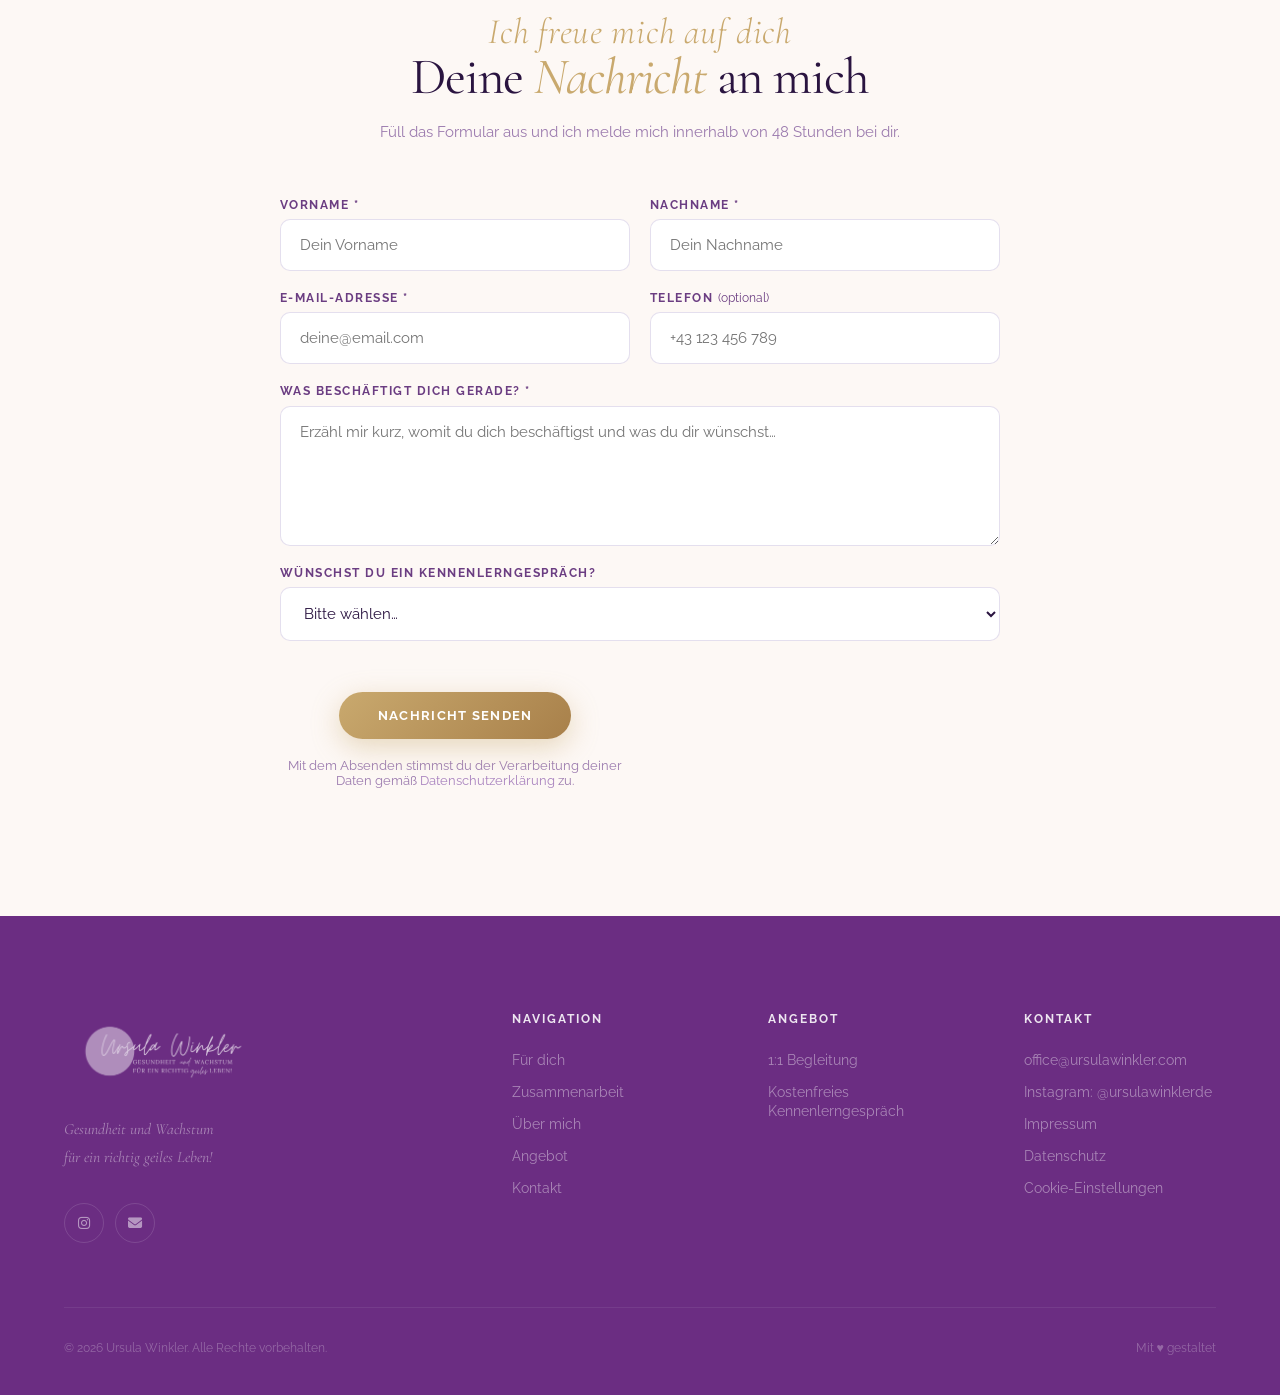
==== commit 8829091b: "Burnout/Erschoepfung/Midlife-Satz in Fuer-dich-Sektion eingefuegt" ====
--- a/index.html
+++ b/index.html
@@ -247,8 +247,9 @@
         .fuer-dich { position: relative; padding: 9rem 5%; background-image: url('Ursula neu/7C2A5724.jpg'); background-size: cover; background-position: center; background-attachment: fixed; }
         .fuer-dich::before { content: ''; position: absolute; inset: 0; background: linear-gradient(to bottom, rgba(46,8,72,.65) 0%, rgba(80,24,120,.42) 60%, rgba(80,24,120,.25) 100%); }
         .fuer-dich-panel { position: relative; z-index: 1; max-width: 800px; margin: 0 auto; background: rgba(253,248,242,.1); backdrop-filter: blur(28px); -webkit-backdrop-filter: blur(28px); border: 1px solid rgba(255,255,255,.18); border-radius: 32px; padding: 5rem 5.5rem; text-align: center; box-shadow: 0 40px 100px rgba(0,0,0,.28), inset 0 1px 0 rgba(255,255,255,.12); }
-        .fuer-dich-panel .section-title { color: var(--clr-white); margin-bottom: 3rem; }
+        .fuer-dich-panel .section-title { color: var(--clr-white); margin-bottom: 1.2rem; }
         .fuer-dich-panel .section-title em { color: var(--clr-gold2); }
+        .fuer-dich-intro { font-size: 1.05rem; line-height: 1.7; color: var(--clr-gold2); font-style: italic; margin-bottom: 2.5rem; opacity: .92; }
         .fuer-dich-points { list-style: none; display: flex; flex-direction: column; gap: 1.6rem; margin-bottom: 3.5rem; }
         .fuer-dich-points li { font-size: 1.02rem; line-height: 1.75; color: rgba(255,255,255,.88); padding: 1.2rem 1.8rem; background: rgba(255,255,255,.07); border-radius: 12px; border-left: 2px solid var(--clr-gold); text-align: left; transition: background .3s; }
         .fuer-dich-points li:hover { background: rgba(255,255,255,.13); }
@@ -633,6 +634,7 @@
 <section class="fuer-dich" id="fuer-dich">
     <div class="fuer-dich-panel r">
         <h2 class="section-title r d1">Dieses Coaching ist <em>für dich…</em></h2>
+        <p class="fuer-dich-intro r d1">Ob Burnout, Erschöpfung oder Midlife Crisis — wenn du spürst, dass es Zeit für echte Veränderung ist.</p>
         <ul class="fuer-dich-points">
             <li class="r d1">… wenn du merkst, dass du nur noch funktionierst — <strong>DICH SELBST</strong> kaum spürst.</li>
             <li class="r d2">… wenn du viel getragen und ausgehalten hast und spürst, dass es <strong>SO NICHT</strong> weiter gehen kann.</li>
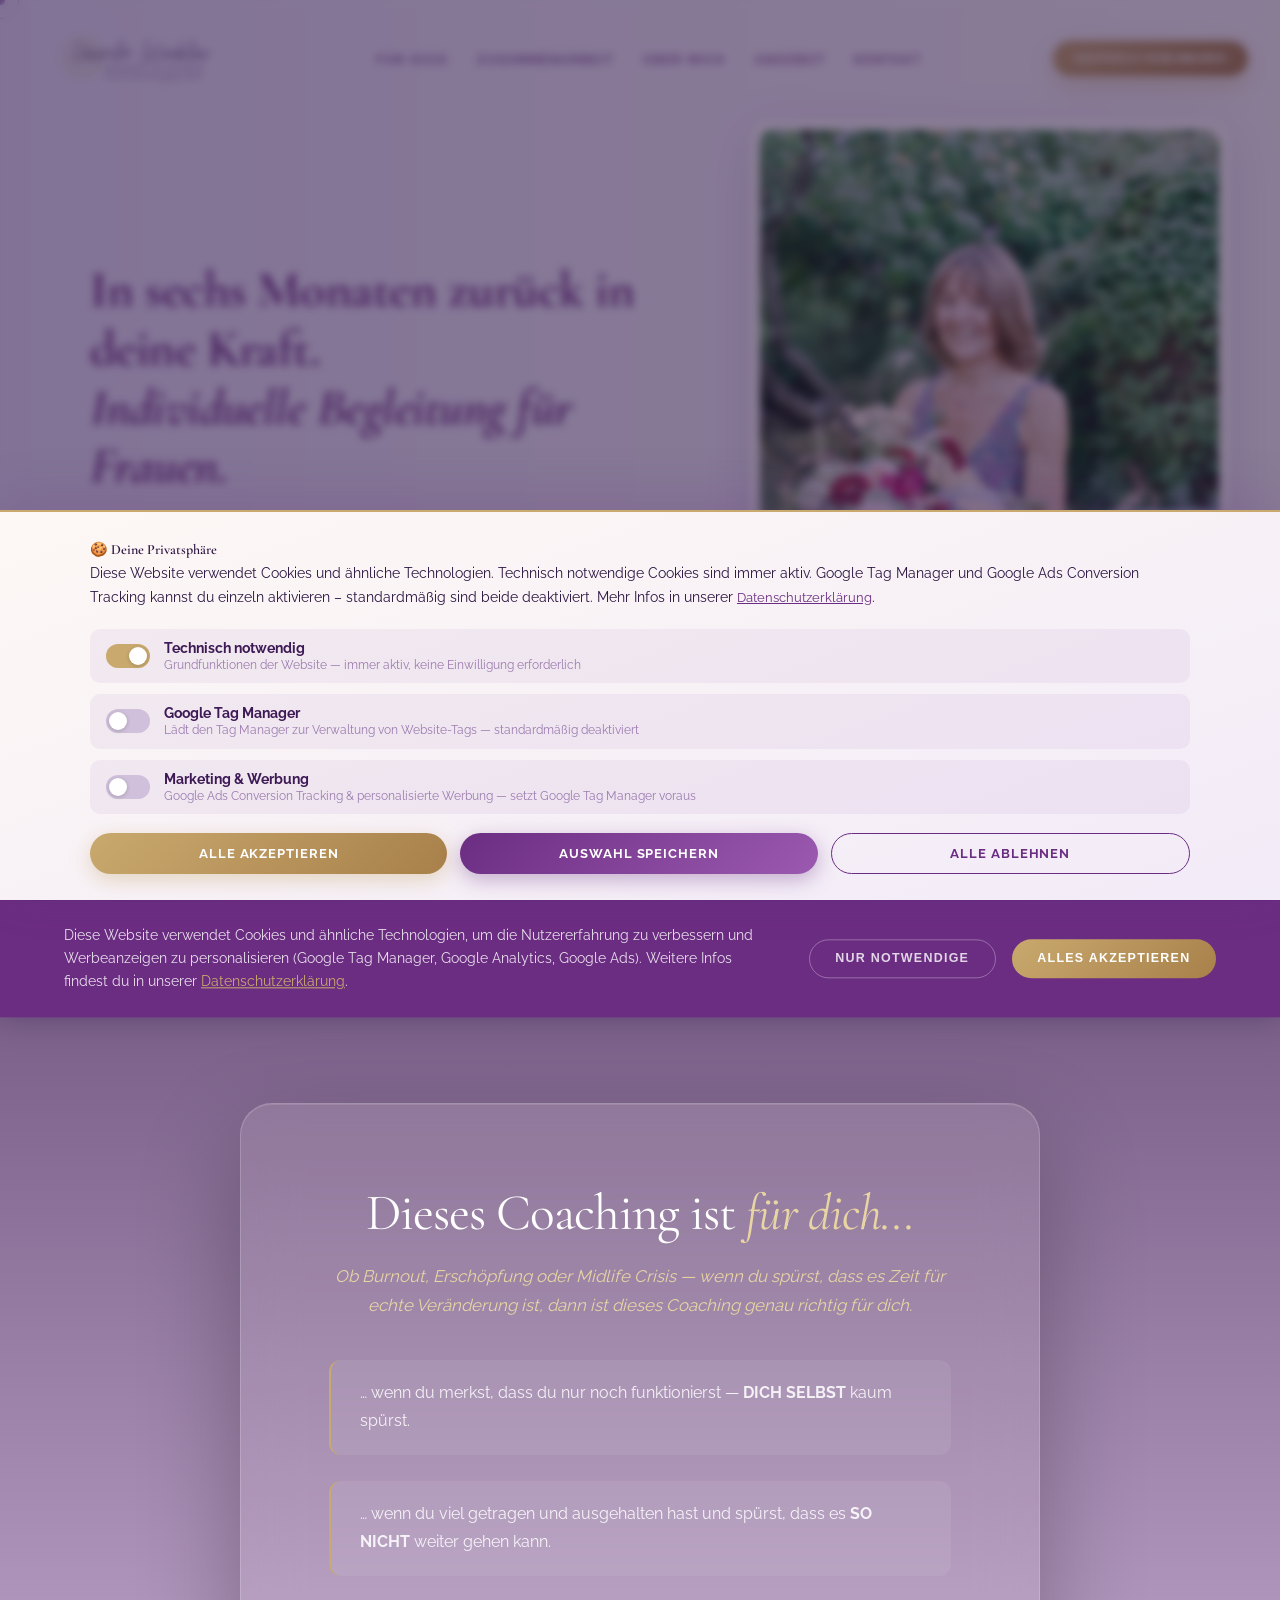
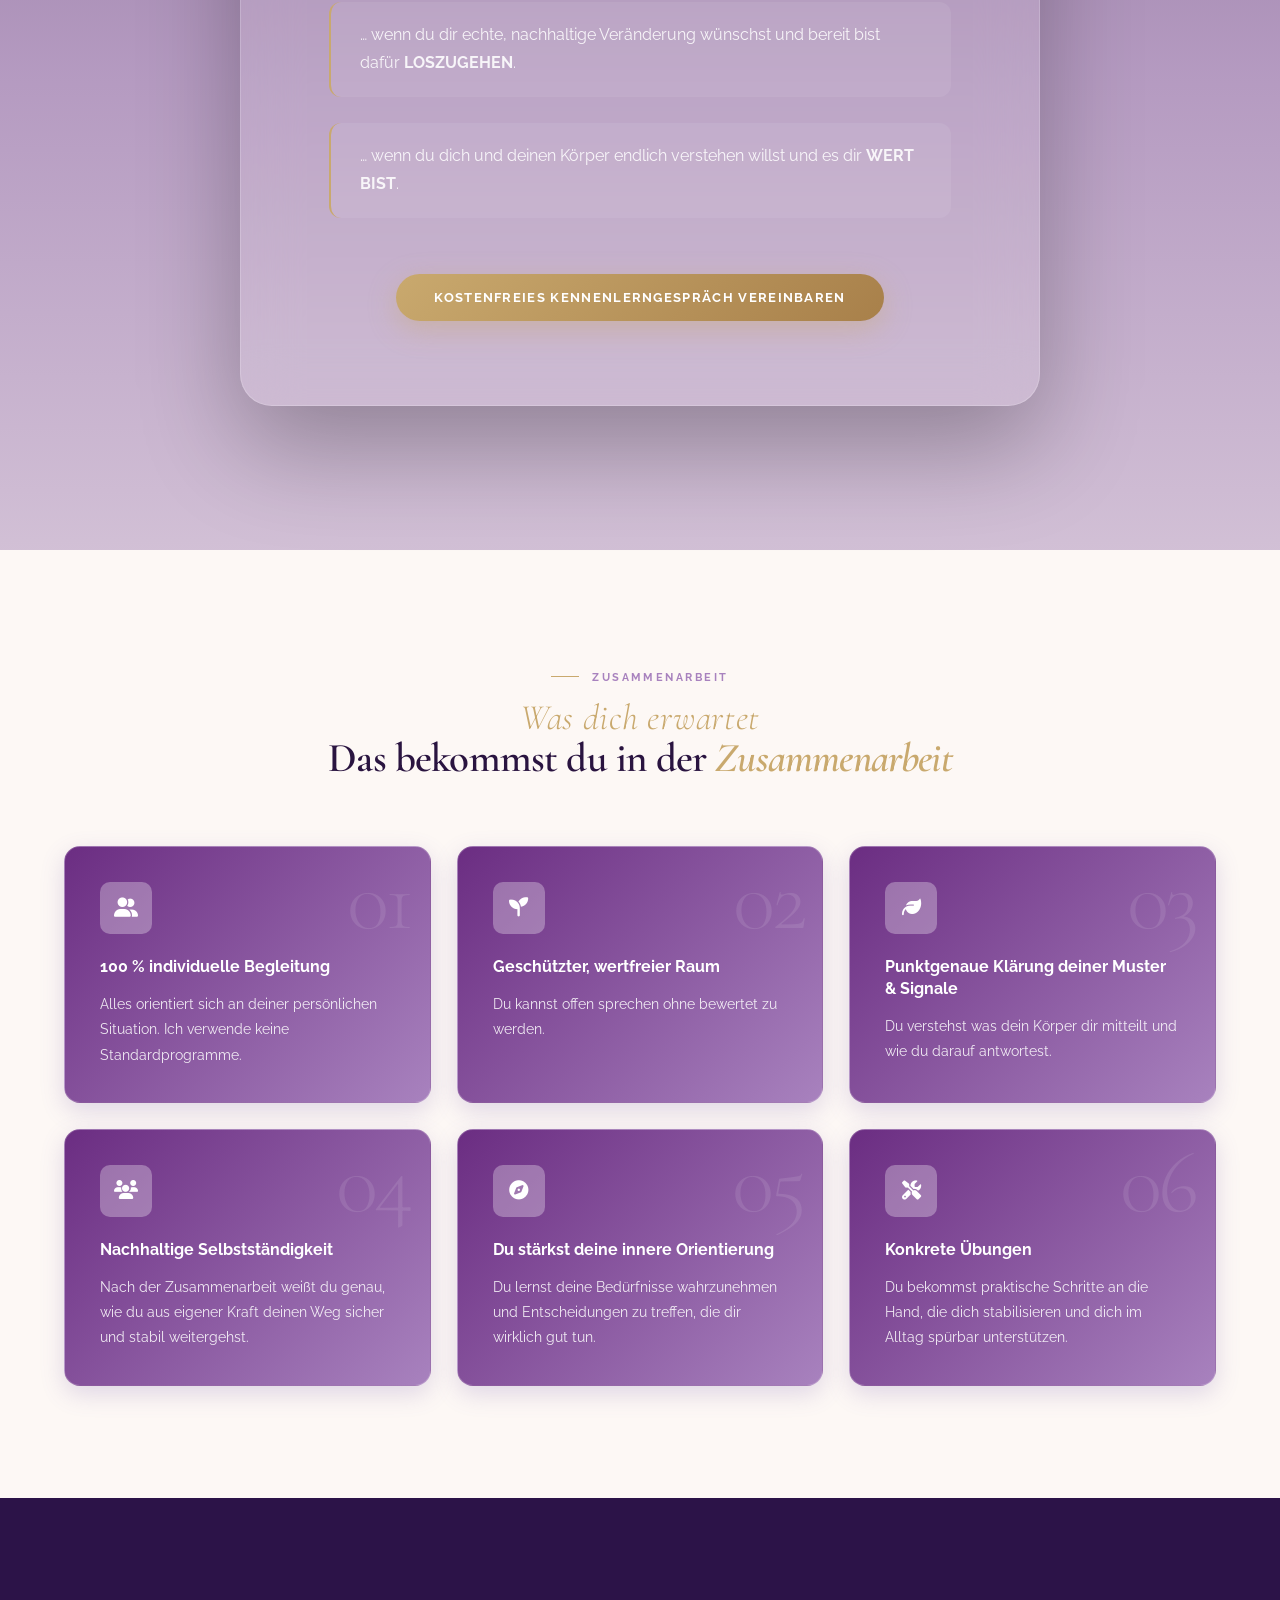
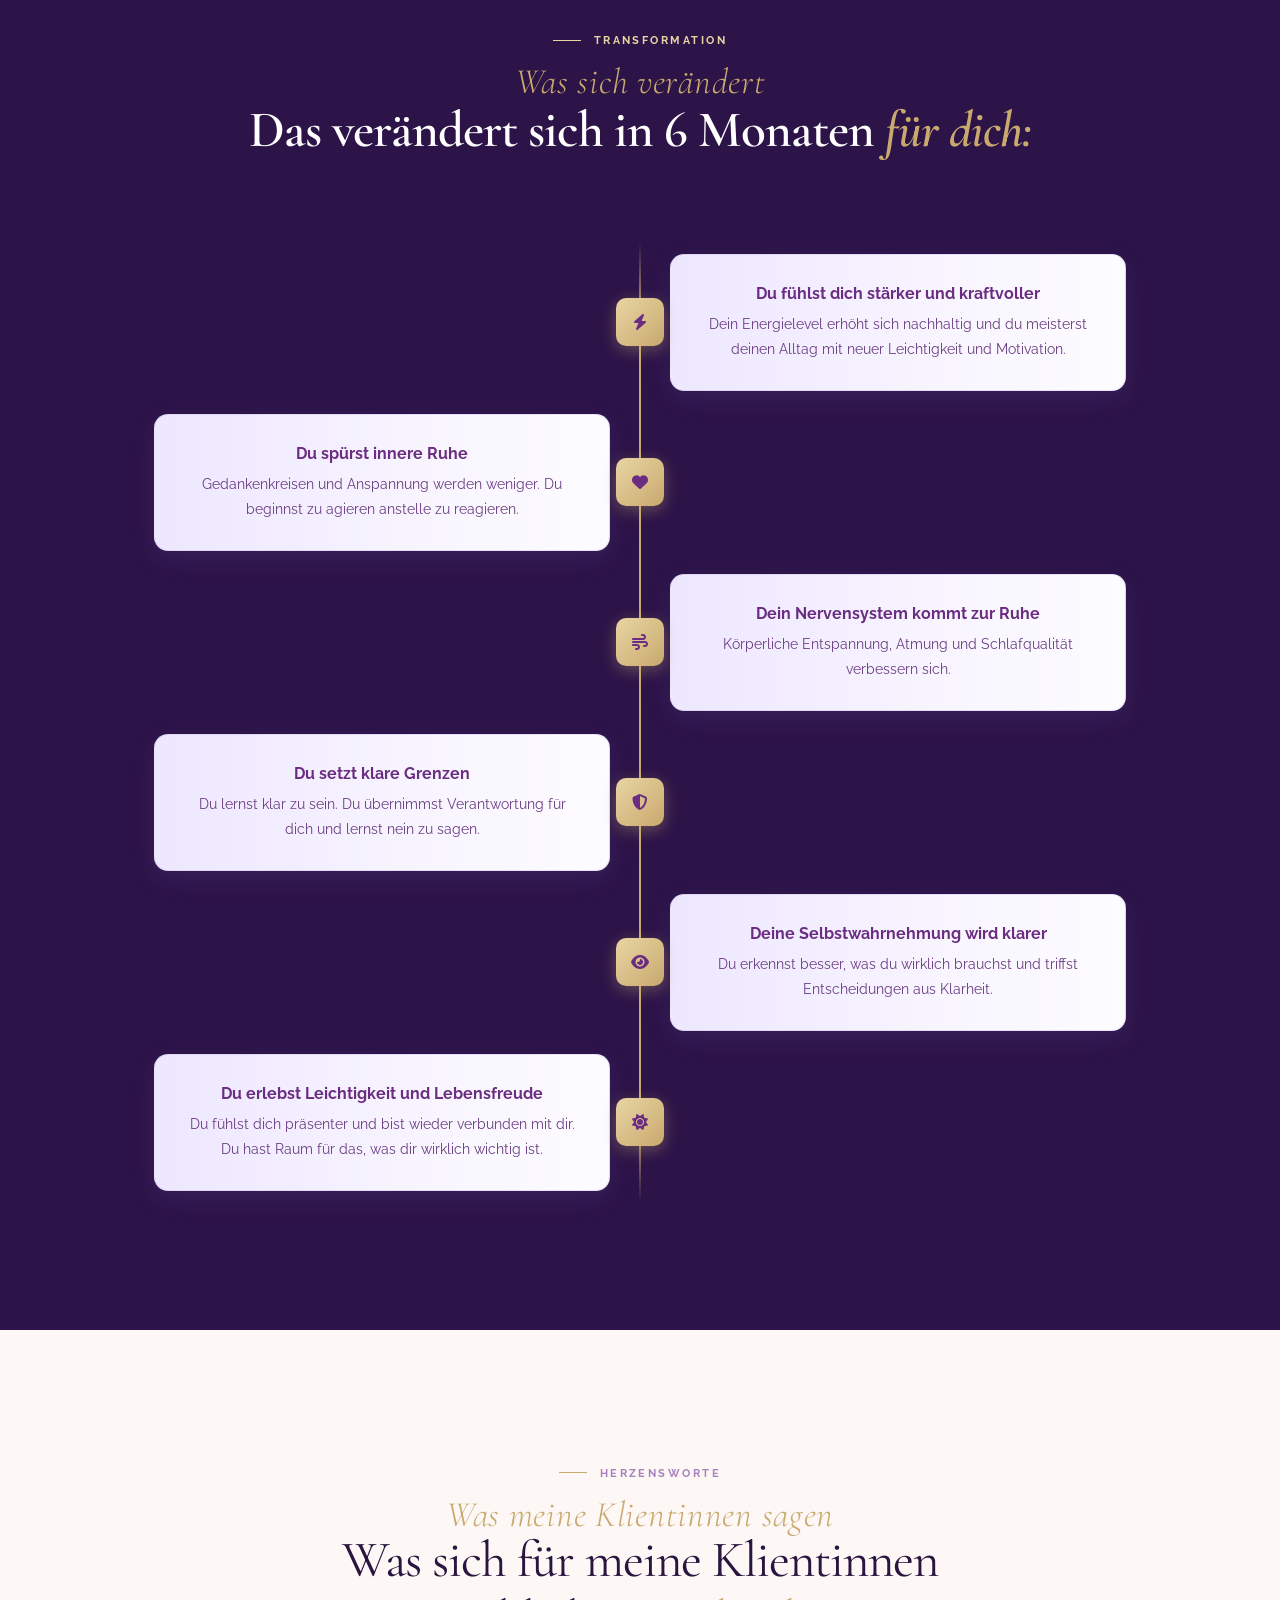
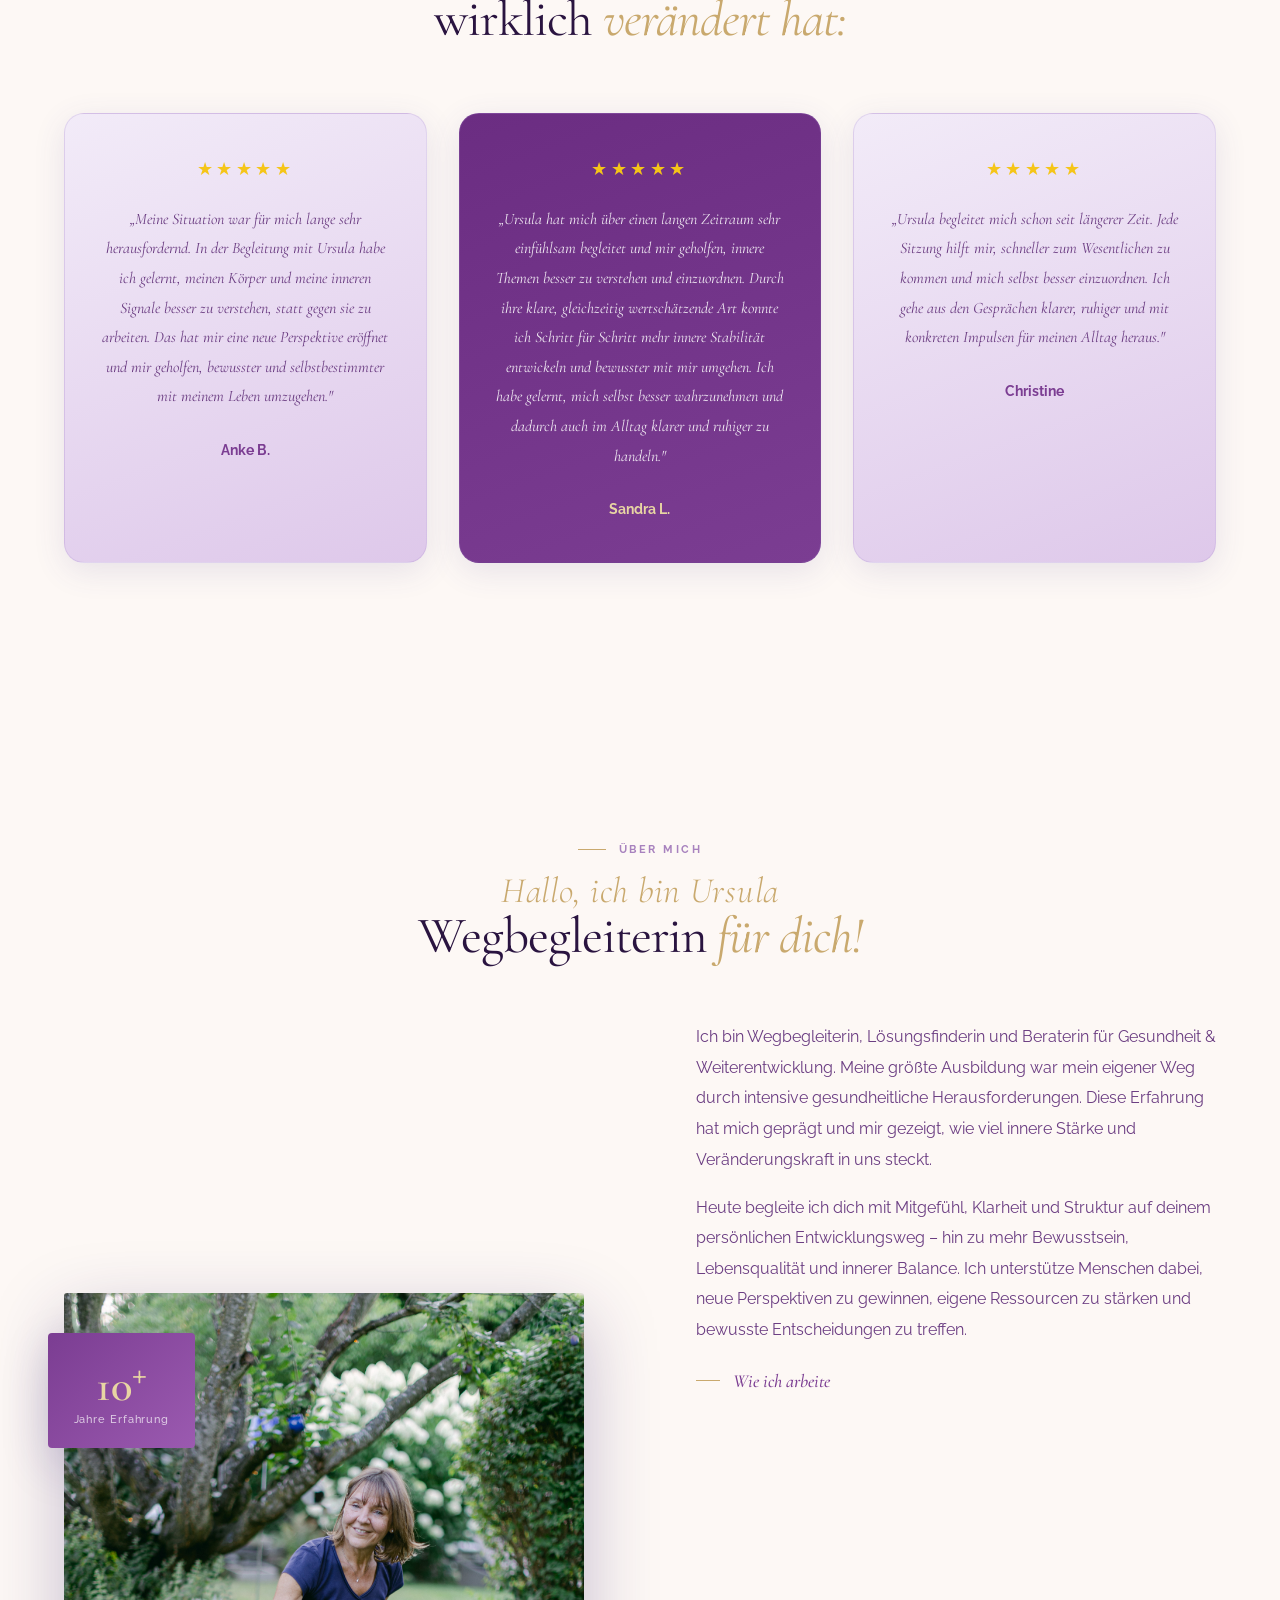
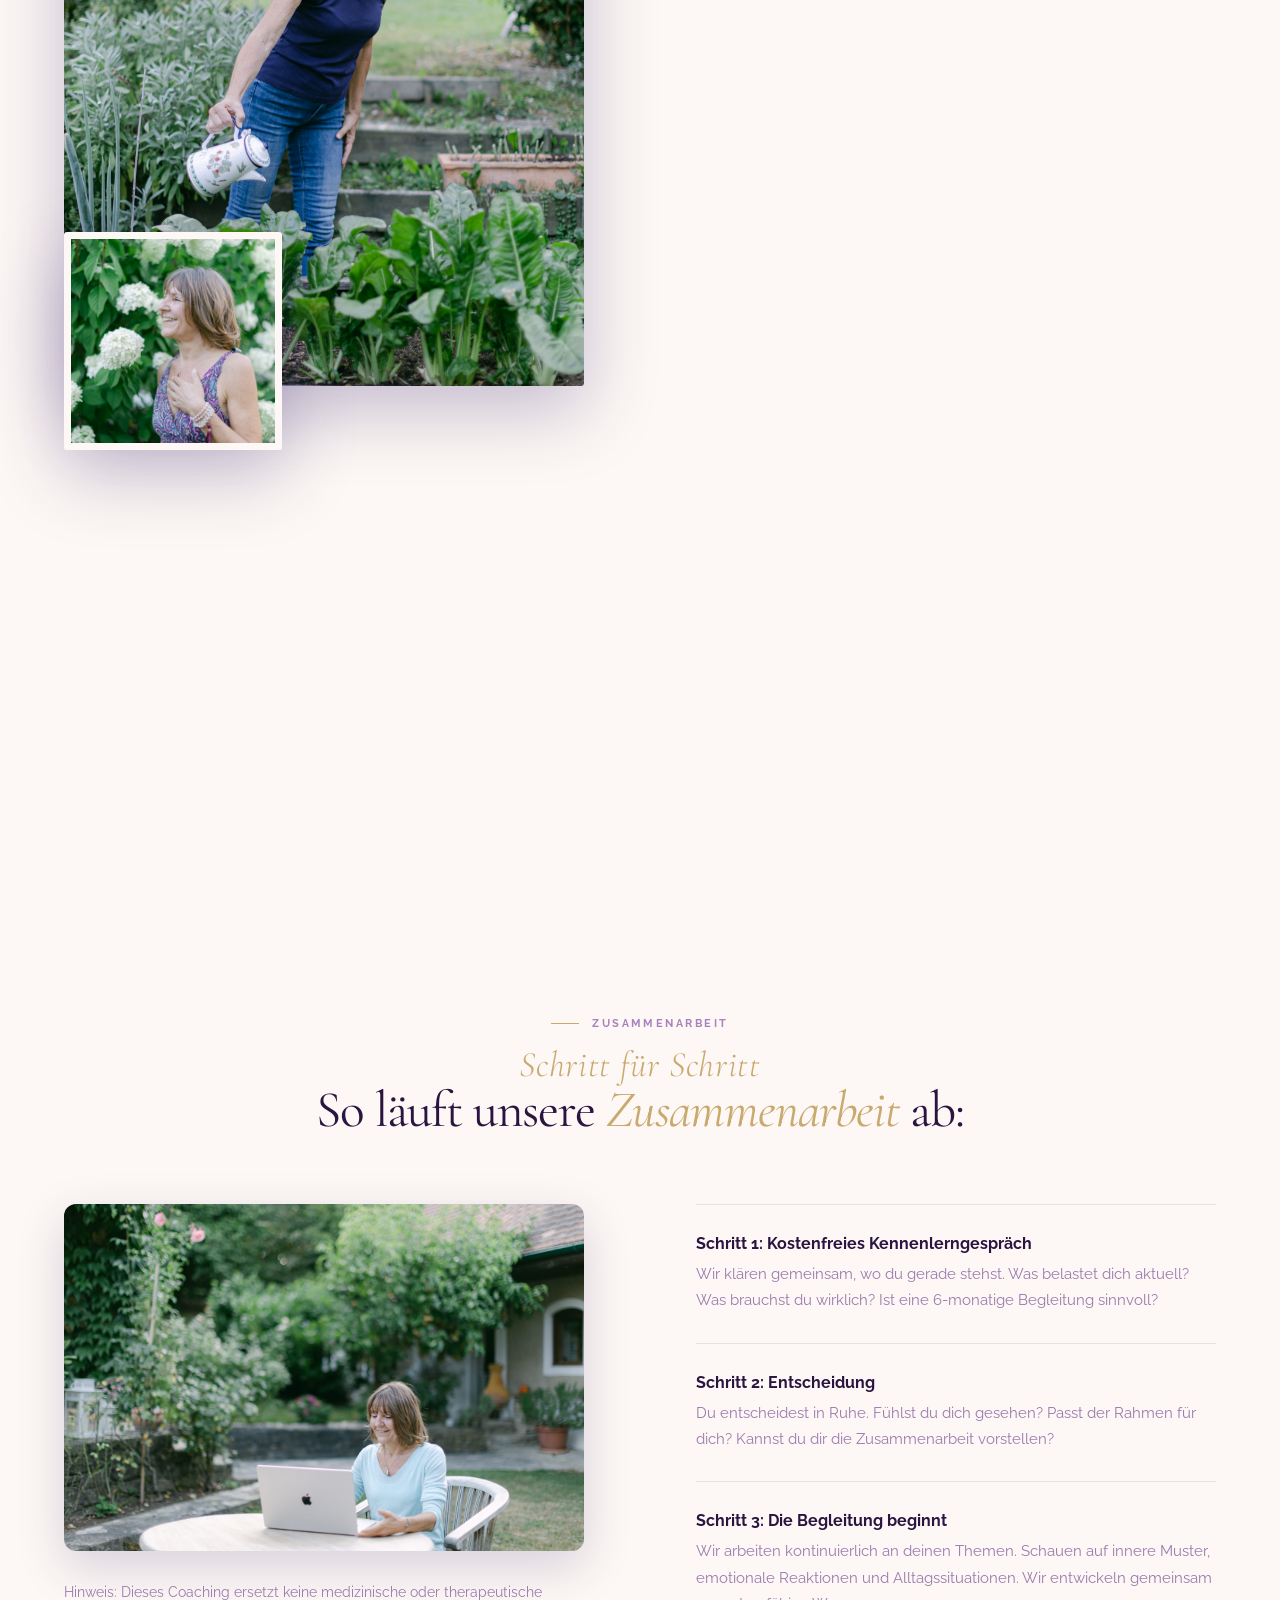
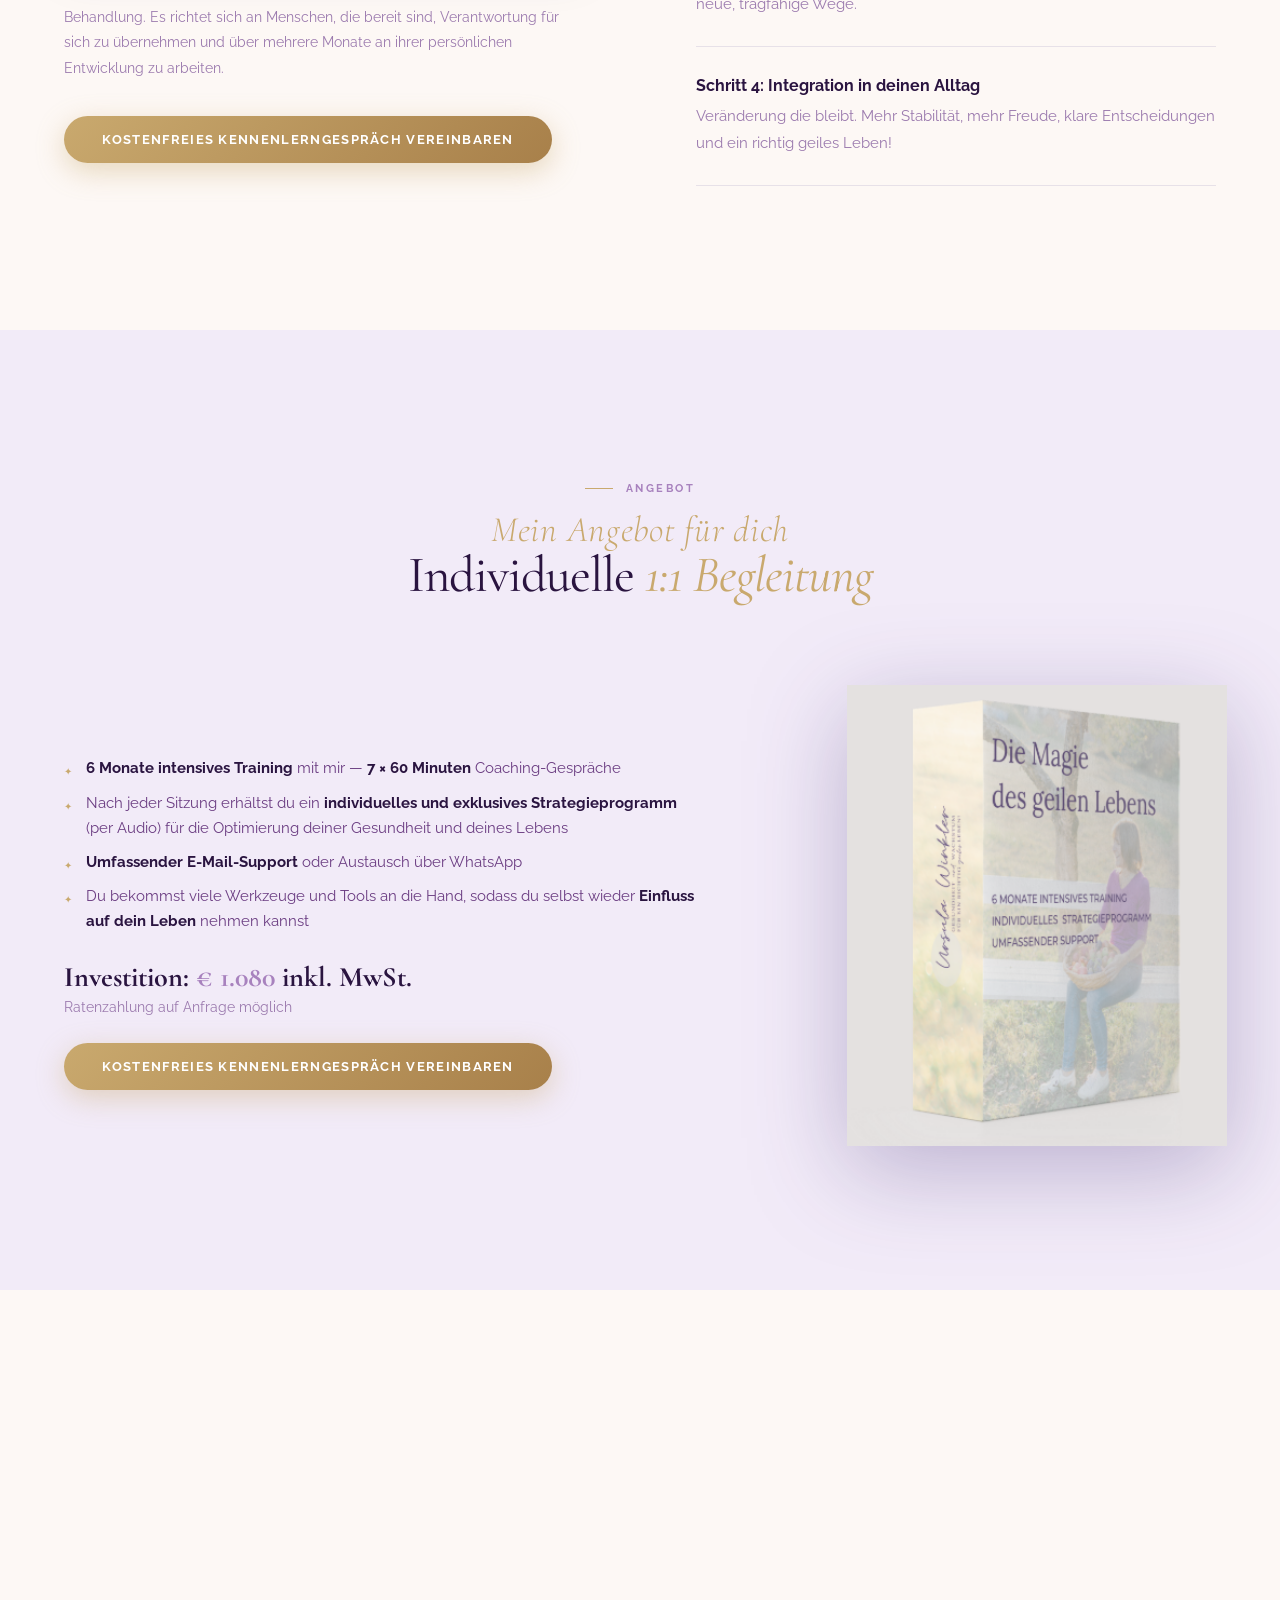
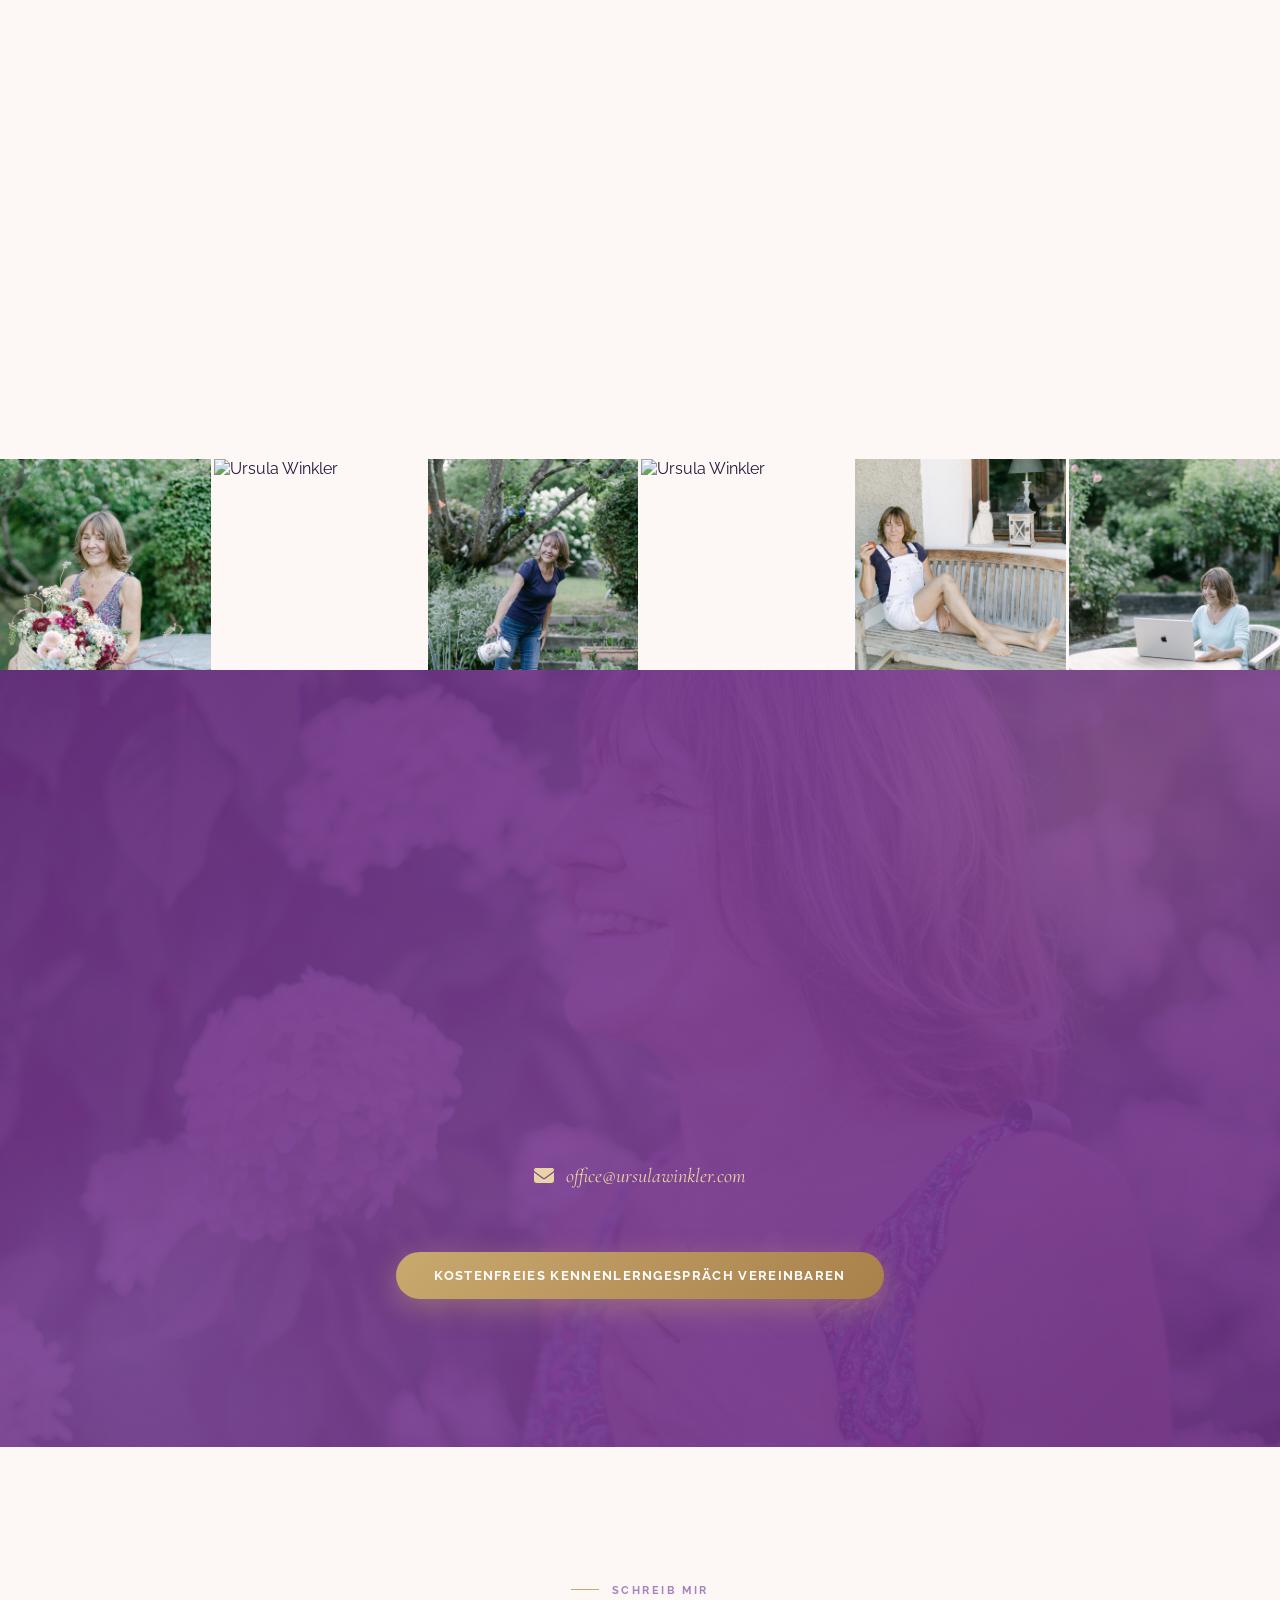
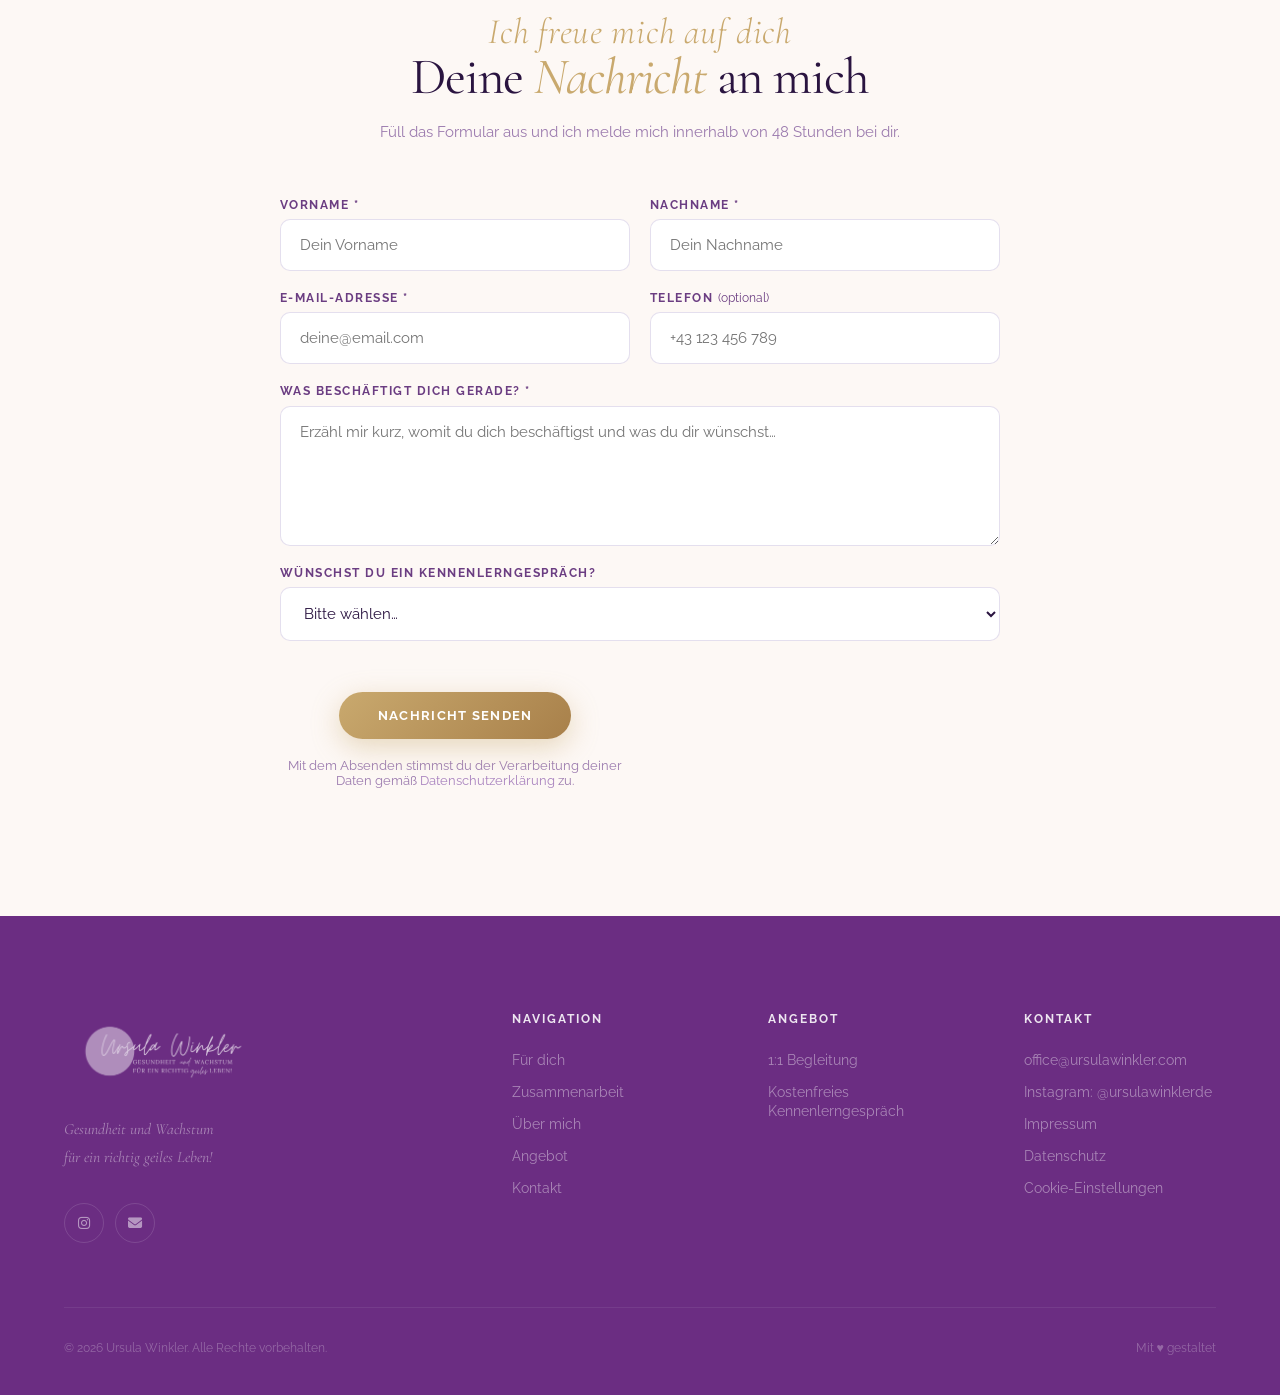
==== commit 8ad1a4cf: "Intro-Satz im Fuer-dich-Abschnitt grammatikalisch korrigiert" ====
--- a/index.html
+++ b/index.html
@@ -634,7 +634,7 @@
 <section class="fuer-dich" id="fuer-dich">
     <div class="fuer-dich-panel r">
         <h2 class="section-title r d1">Dieses Coaching ist <em>für dich…</em></h2>
-        <p class="fuer-dich-intro r d1">Ob Burnout, Erschöpfung oder Midlife Crisis — wenn du spürst, dass es Zeit für echte Veränderung ist.</p>
+        <p class="fuer-dich-intro r d1">Ob Burnout, Erschöpfung oder Midlife Crisis — wenn du spürst, dass es Zeit für echte Veränderung ist, dann ist dieses Coaching genau richtig für dich.</p>
         <ul class="fuer-dich-points">
             <li class="r d1">… wenn du merkst, dass du nur noch funktionierst — <strong>DICH SELBST</strong> kaum spürst.</li>
             <li class="r d2">… wenn du viel getragen und ausgehalten hast und spürst, dass es <strong>SO NICHT</strong> weiter gehen kann.</li>
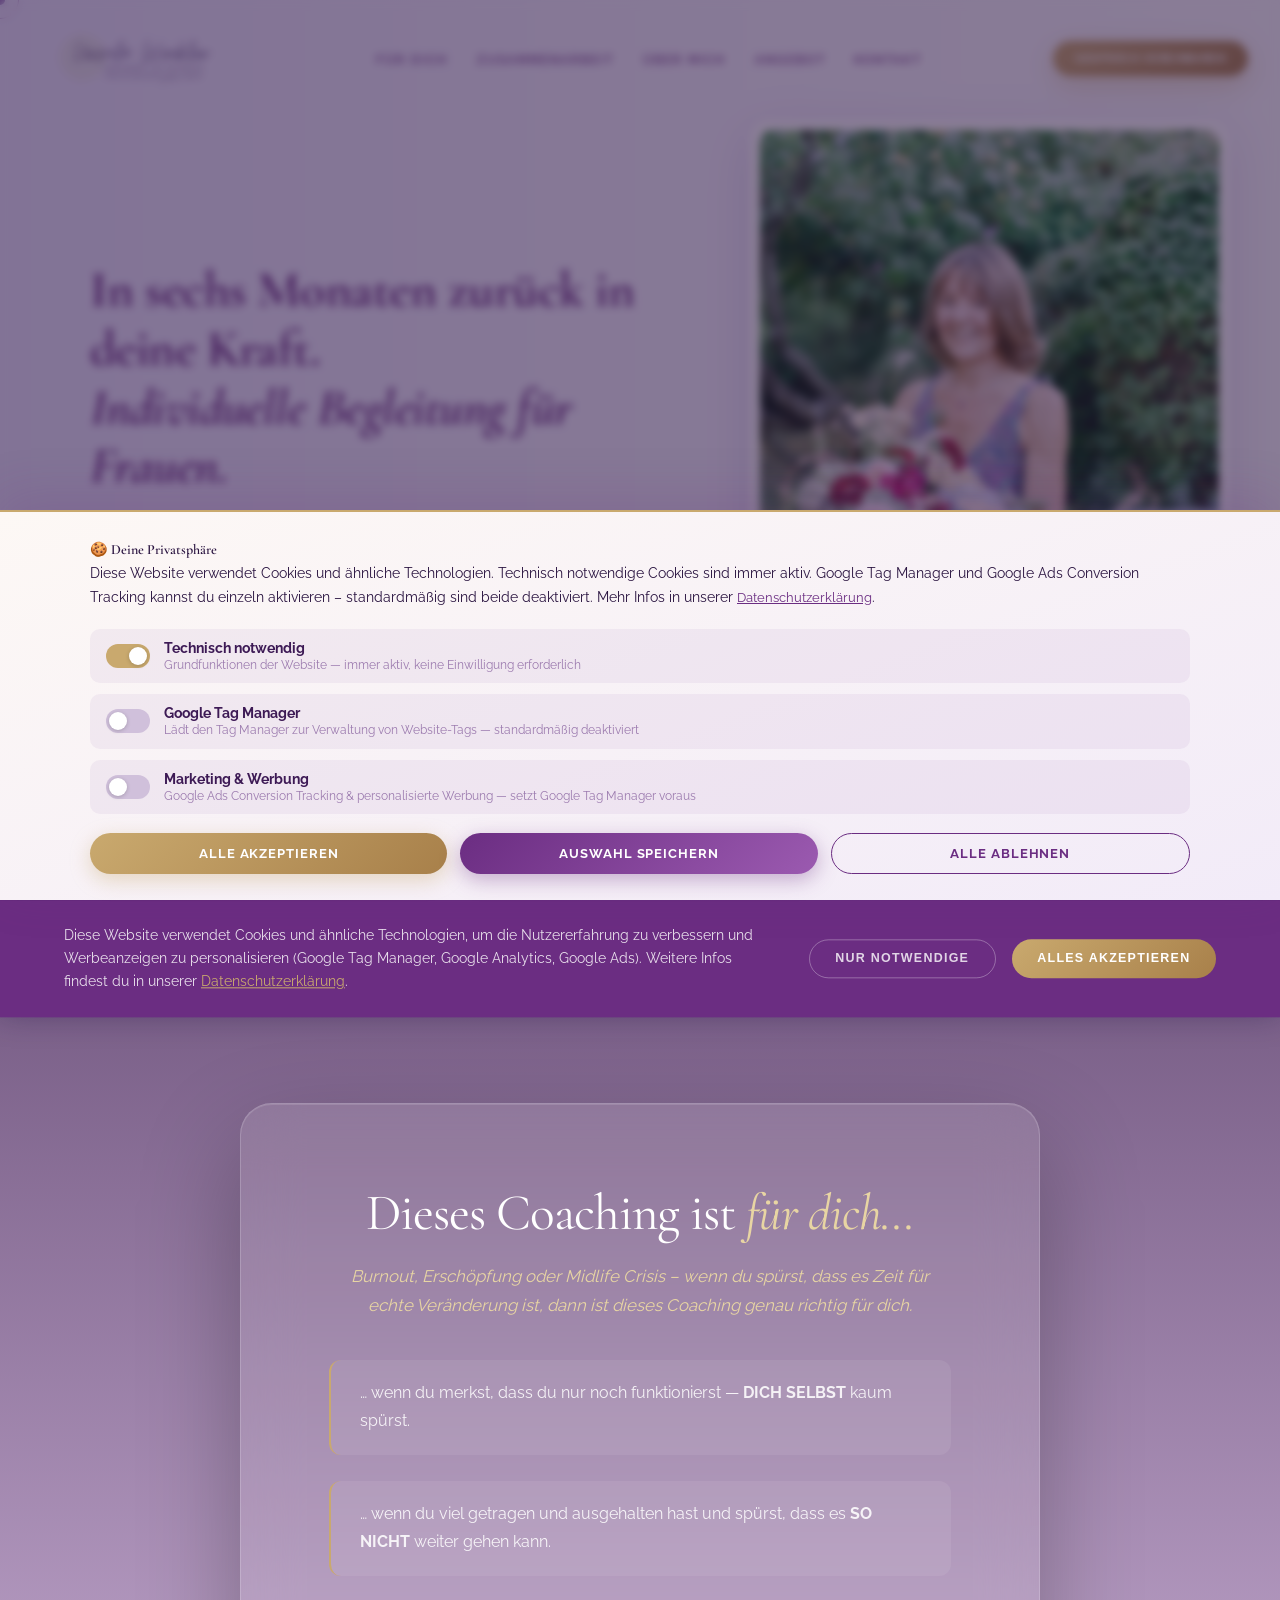
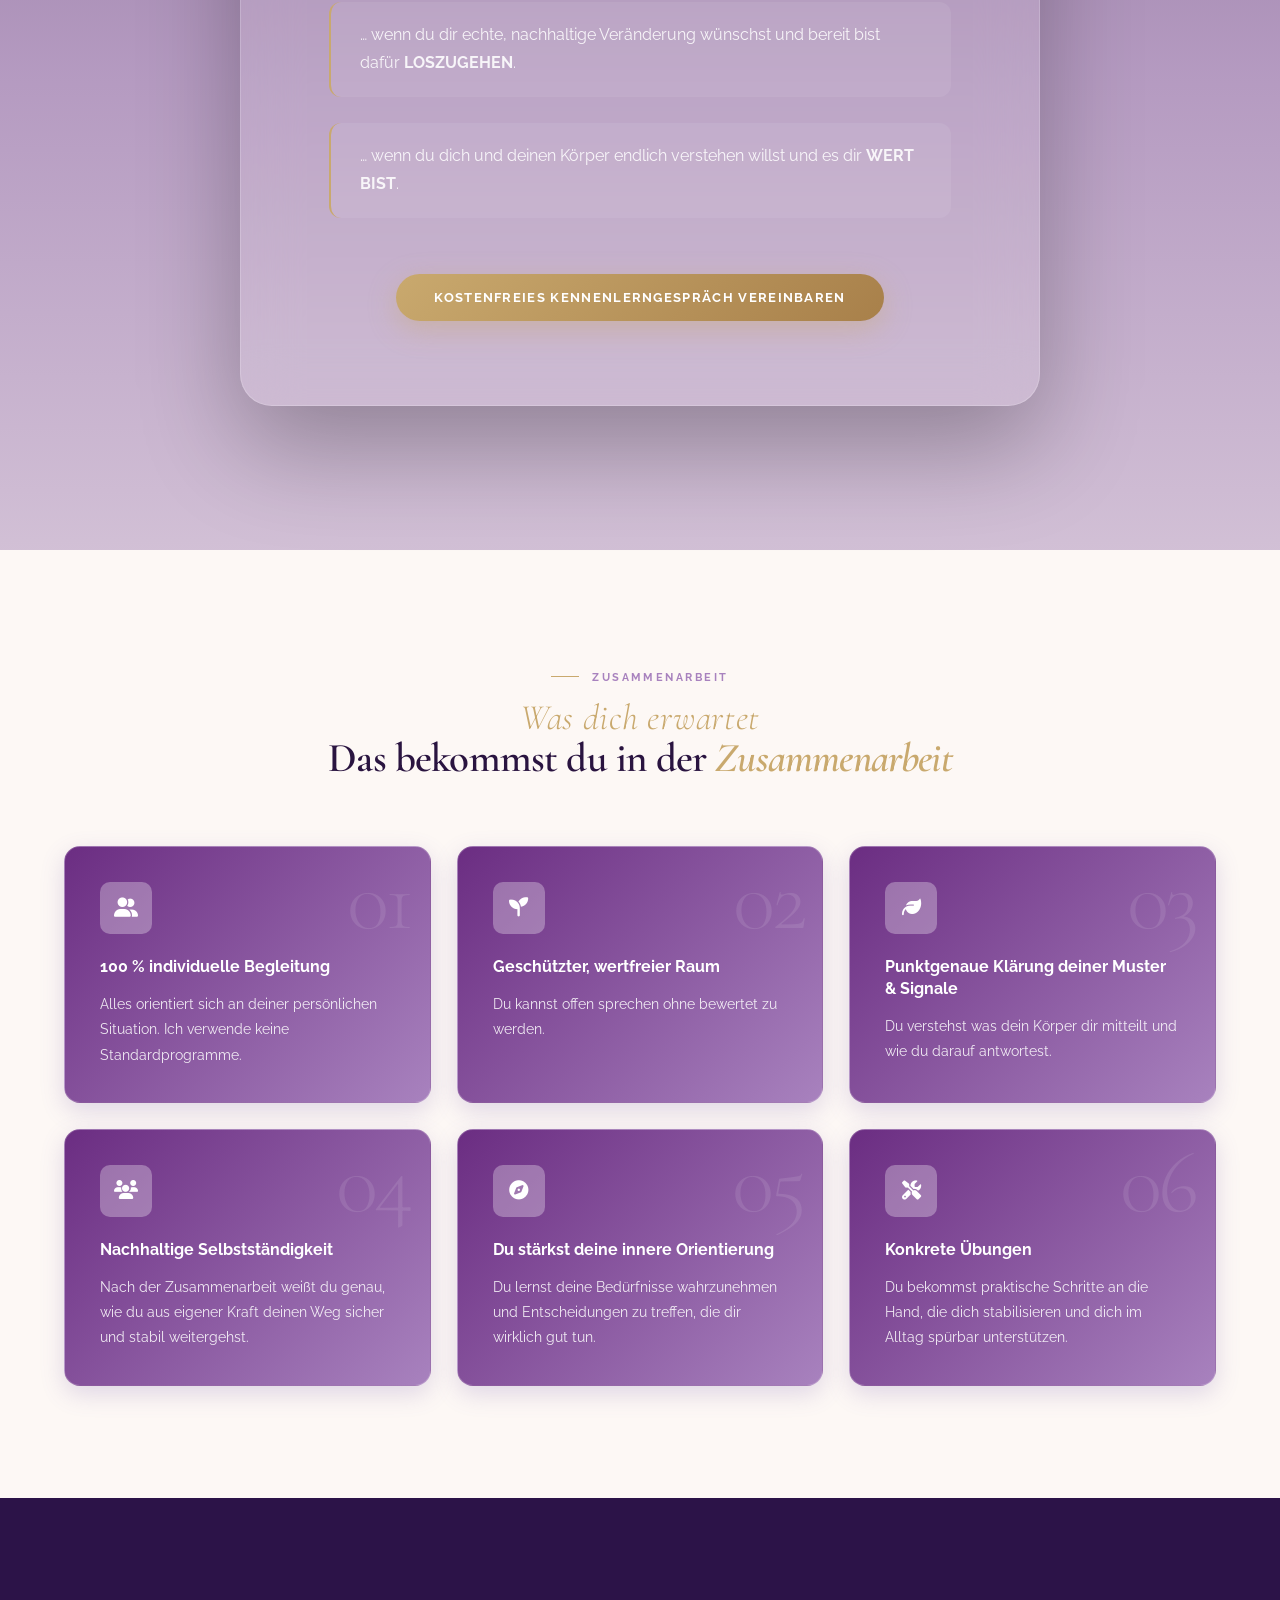
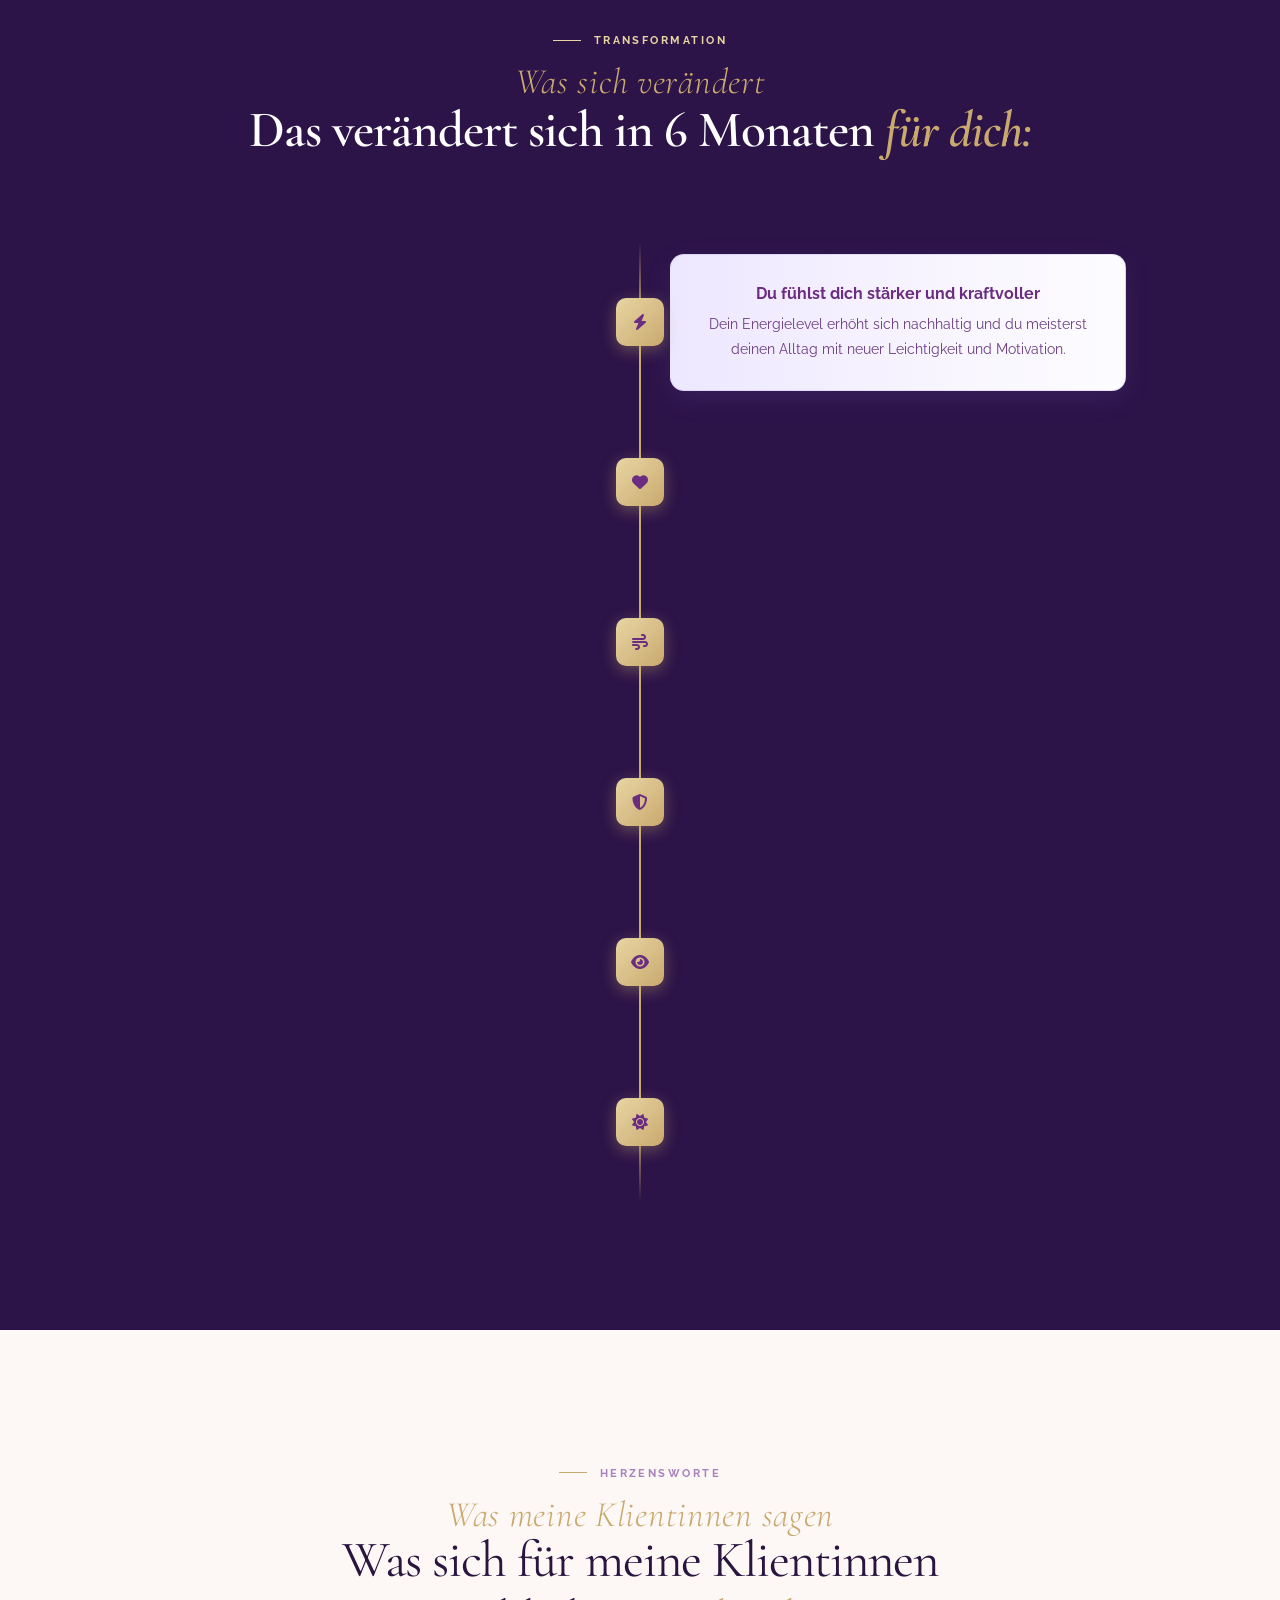
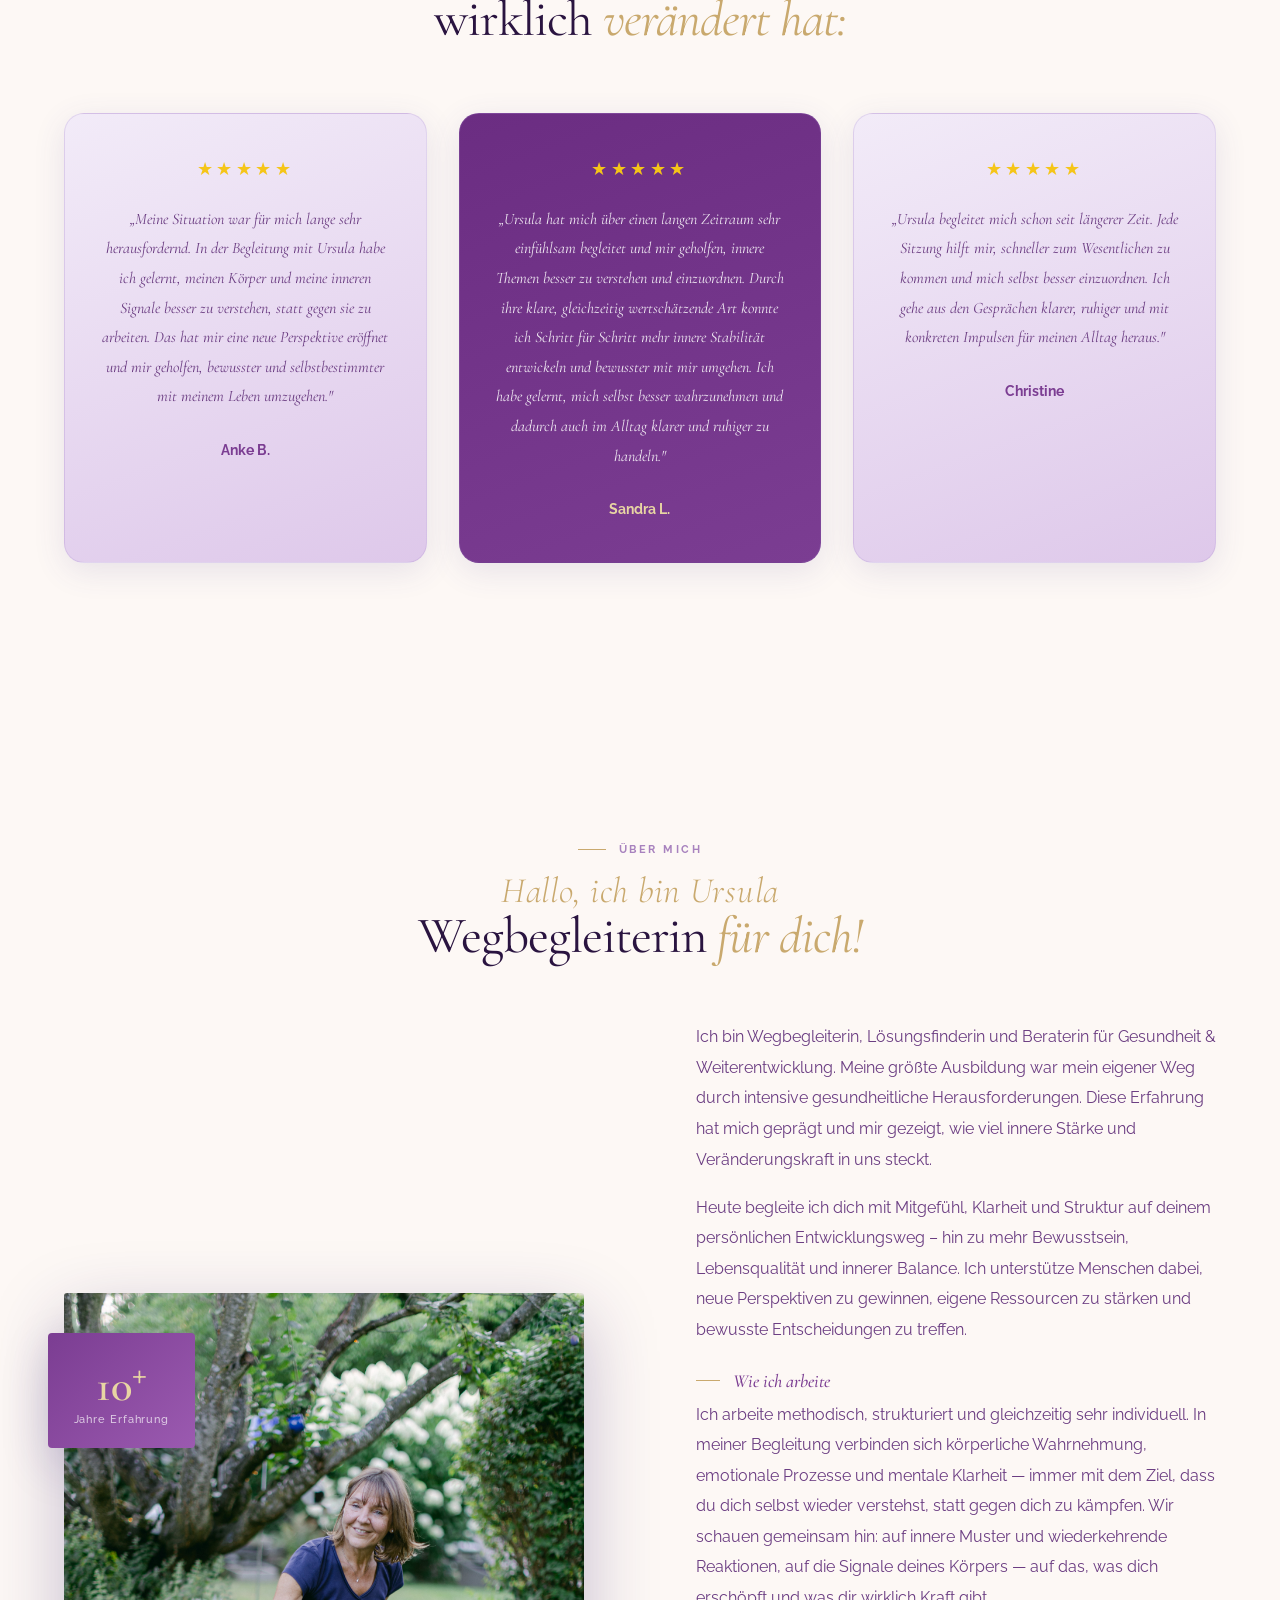
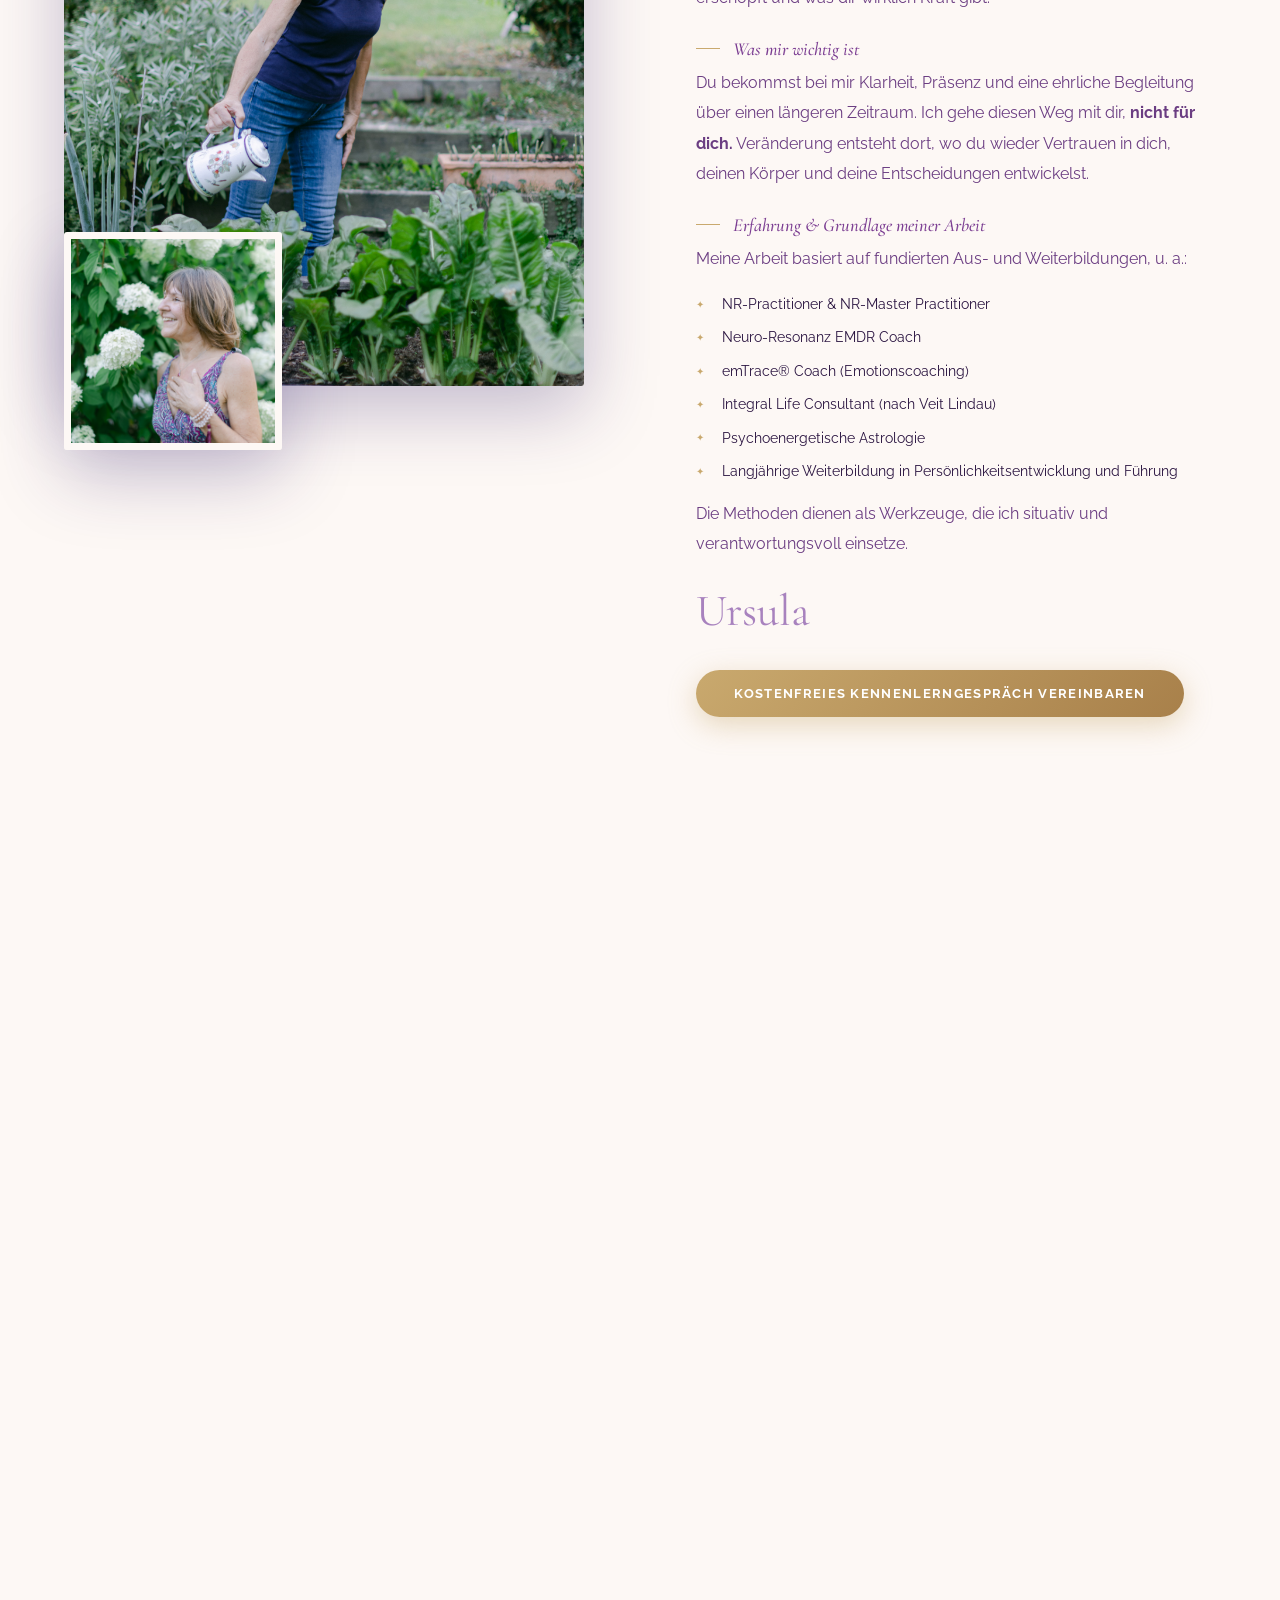
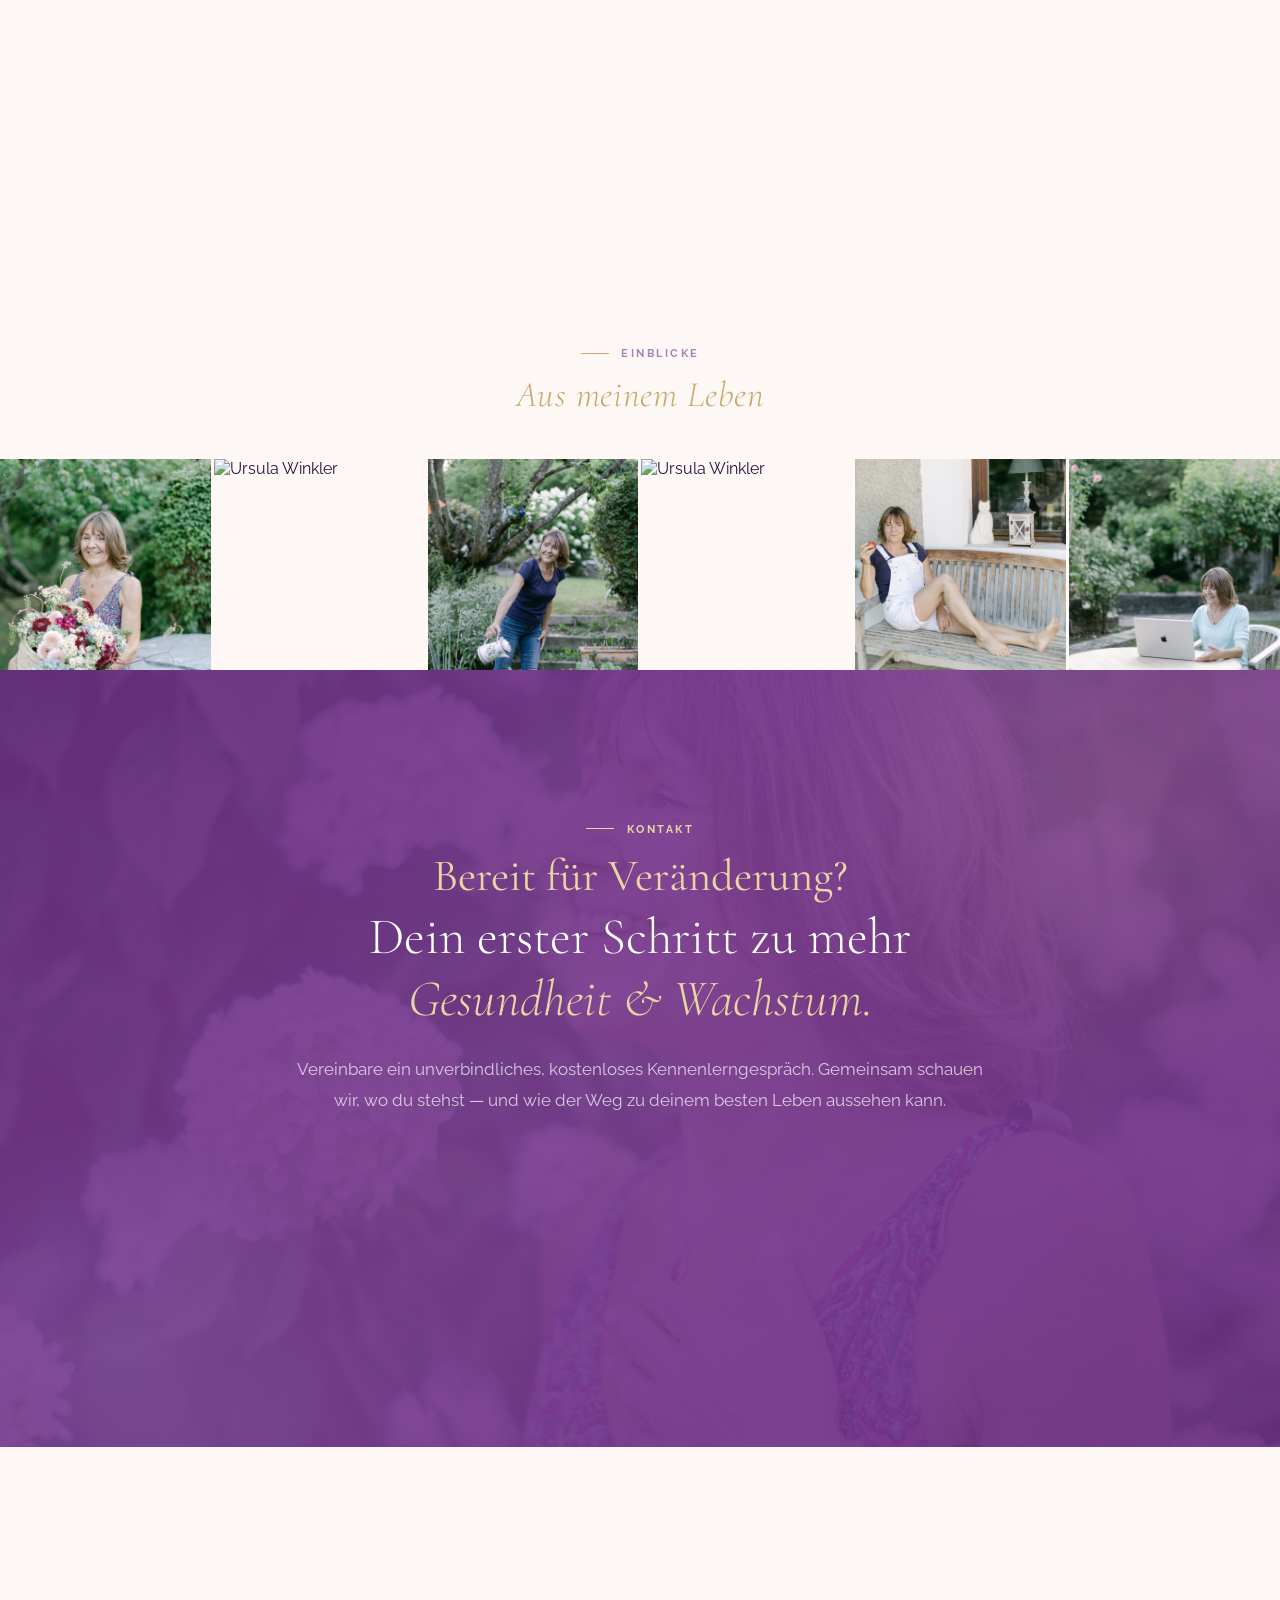
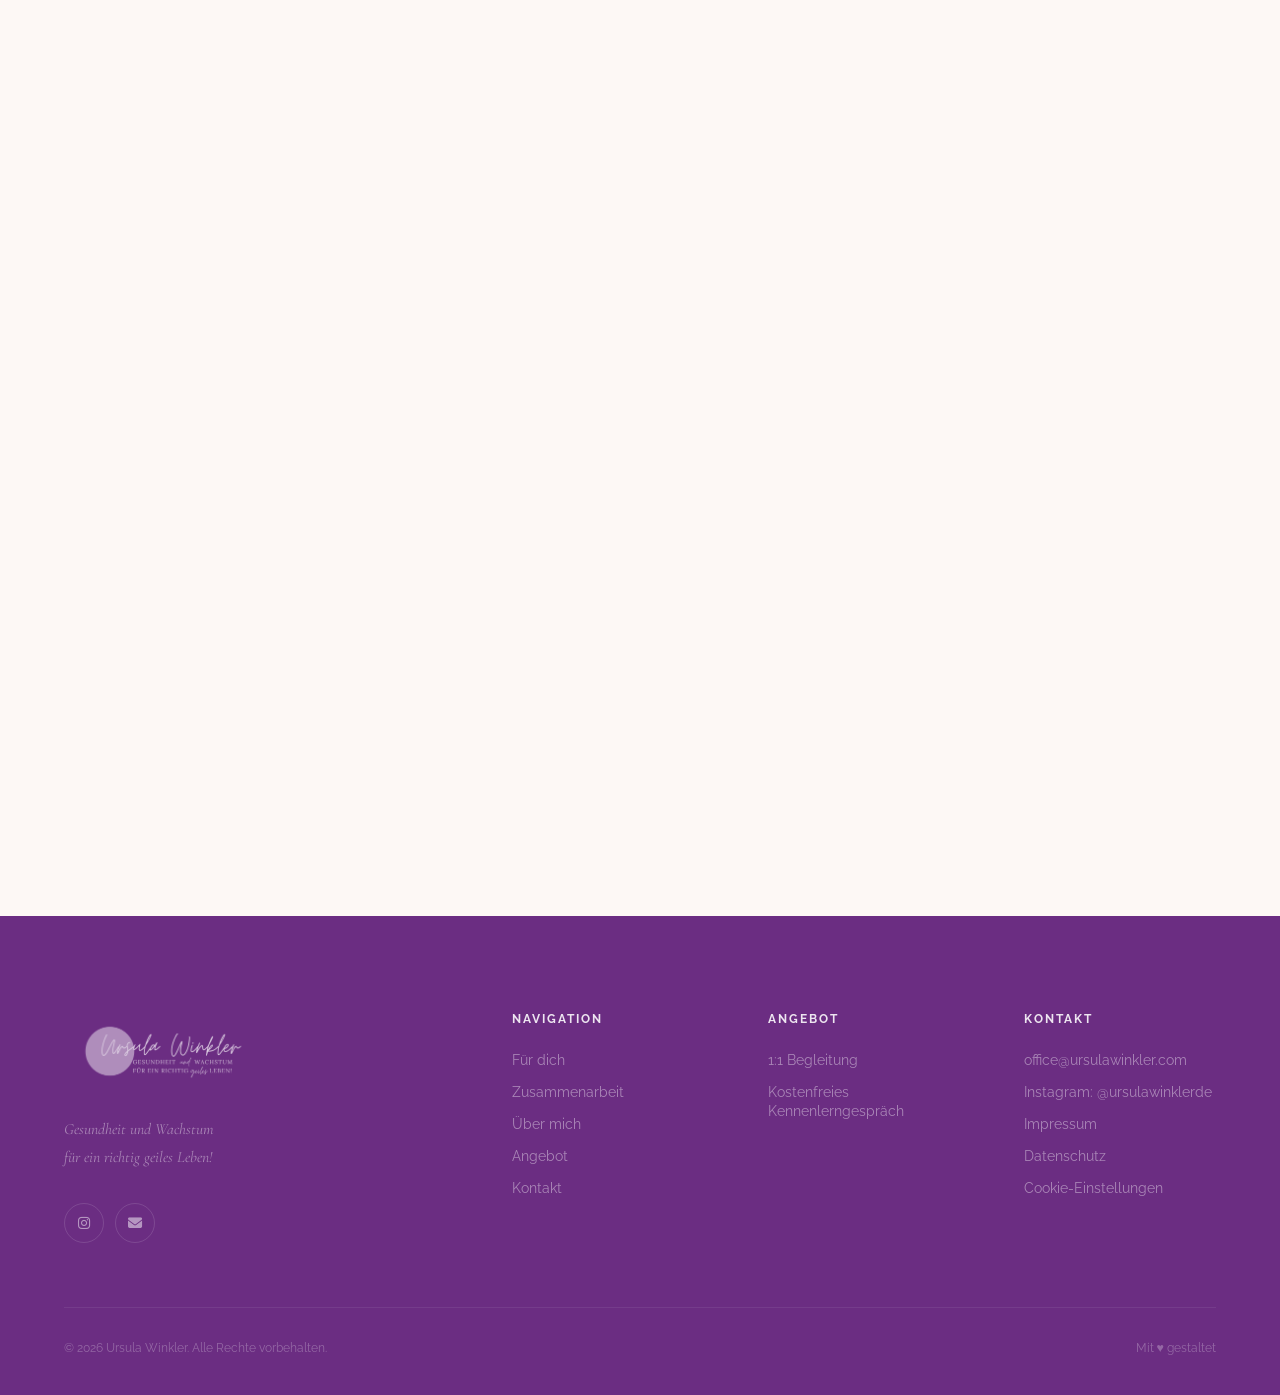
==== commit 3d33e5ae: "Update index.html" ====
--- a/index.html
+++ b/index.html
@@ -634,7 +634,7 @@
 <section class="fuer-dich" id="fuer-dich">
     <div class="fuer-dich-panel r">
         <h2 class="section-title r d1">Dieses Coaching ist <em>für dich…</em></h2>
-        <p class="fuer-dich-intro r d1">Ob Burnout, Erschöpfung oder Midlife Crisis — wenn du spürst, dass es Zeit für echte Veränderung ist, dann ist dieses Coaching genau richtig für dich.</p>
+        <p class="fuer-dich-intro r d1">Burnout, Erschöpfung oder Midlife Crisis – wenn du spürst, dass es Zeit für echte Veränderung ist, dann ist dieses Coaching genau richtig für dich.</p>
         <ul class="fuer-dich-points">
             <li class="r d1">… wenn du merkst, dass du nur noch funktionierst — <strong>DICH SELBST</strong> kaum spürst.</li>
             <li class="r d2">… wenn du viel getragen und ausgehalten hast und spürst, dass es <strong>SO NICHT</strong> weiter gehen kann.</li>
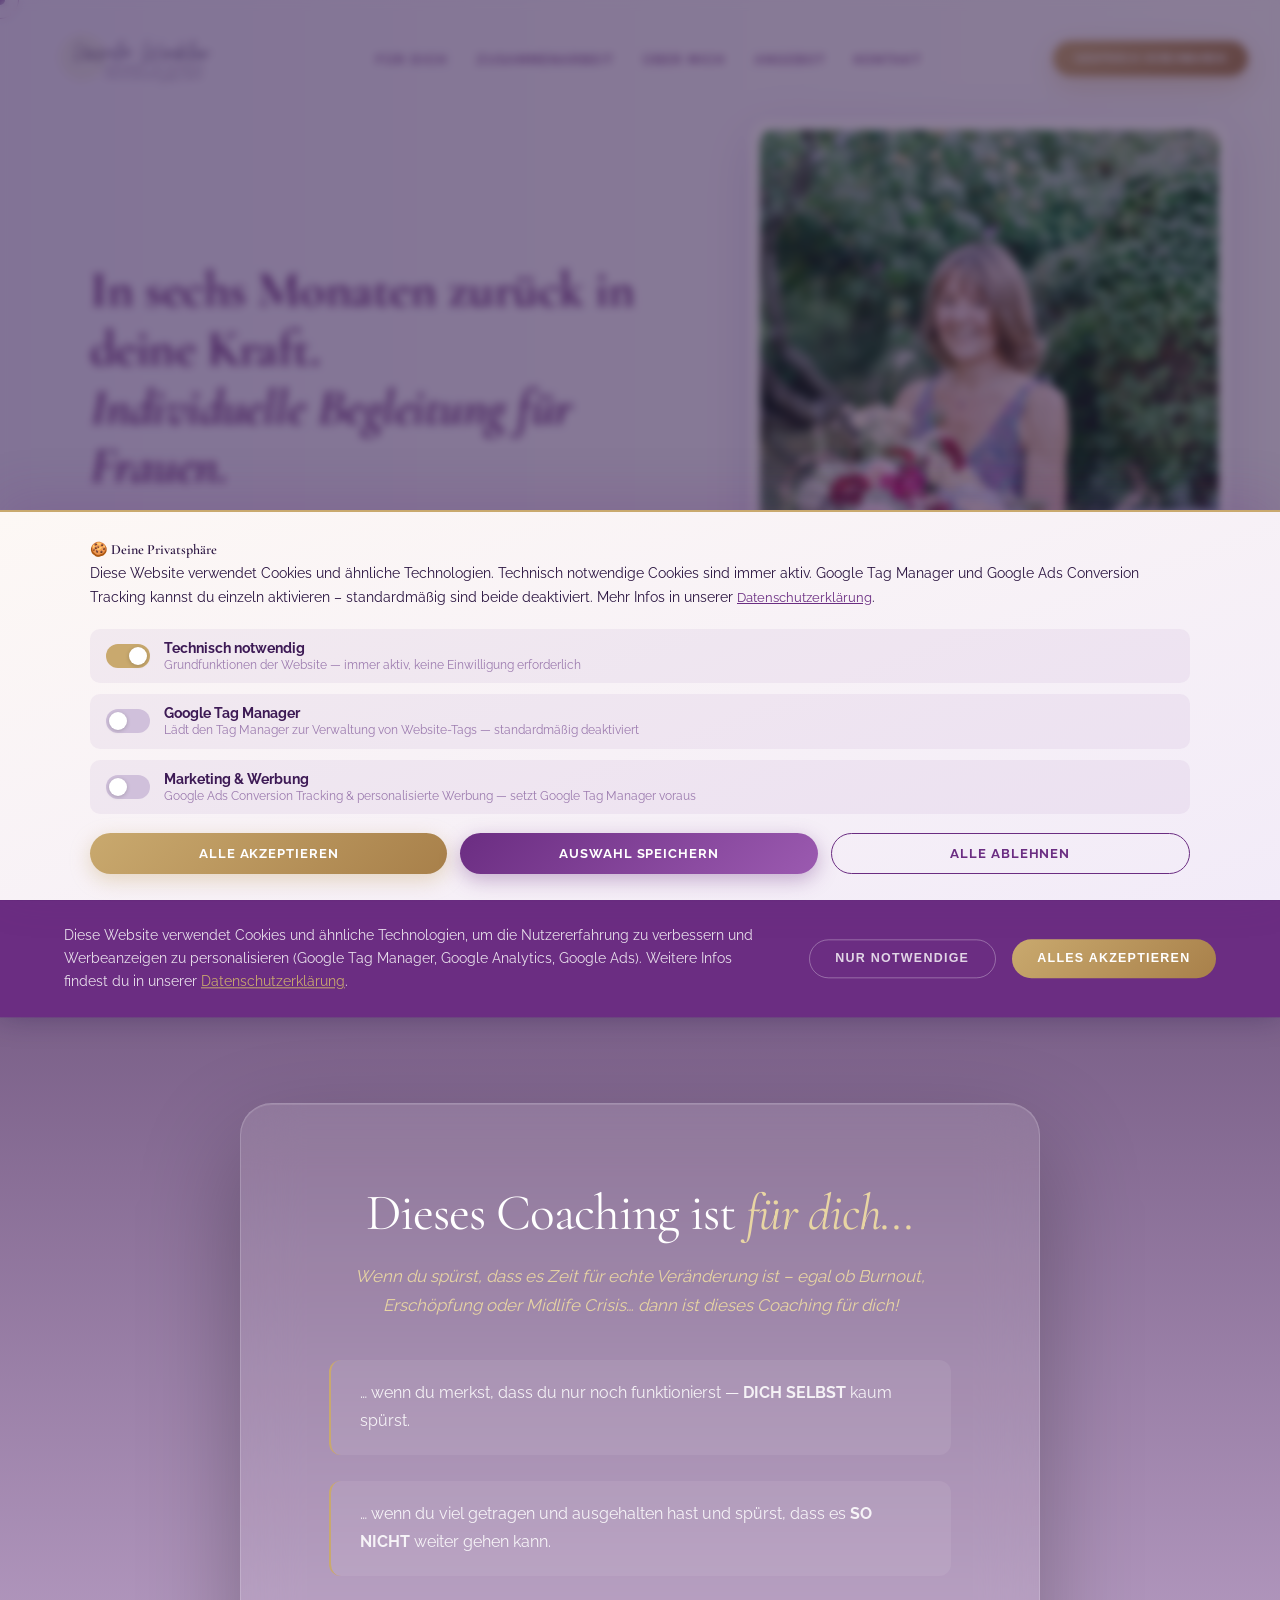
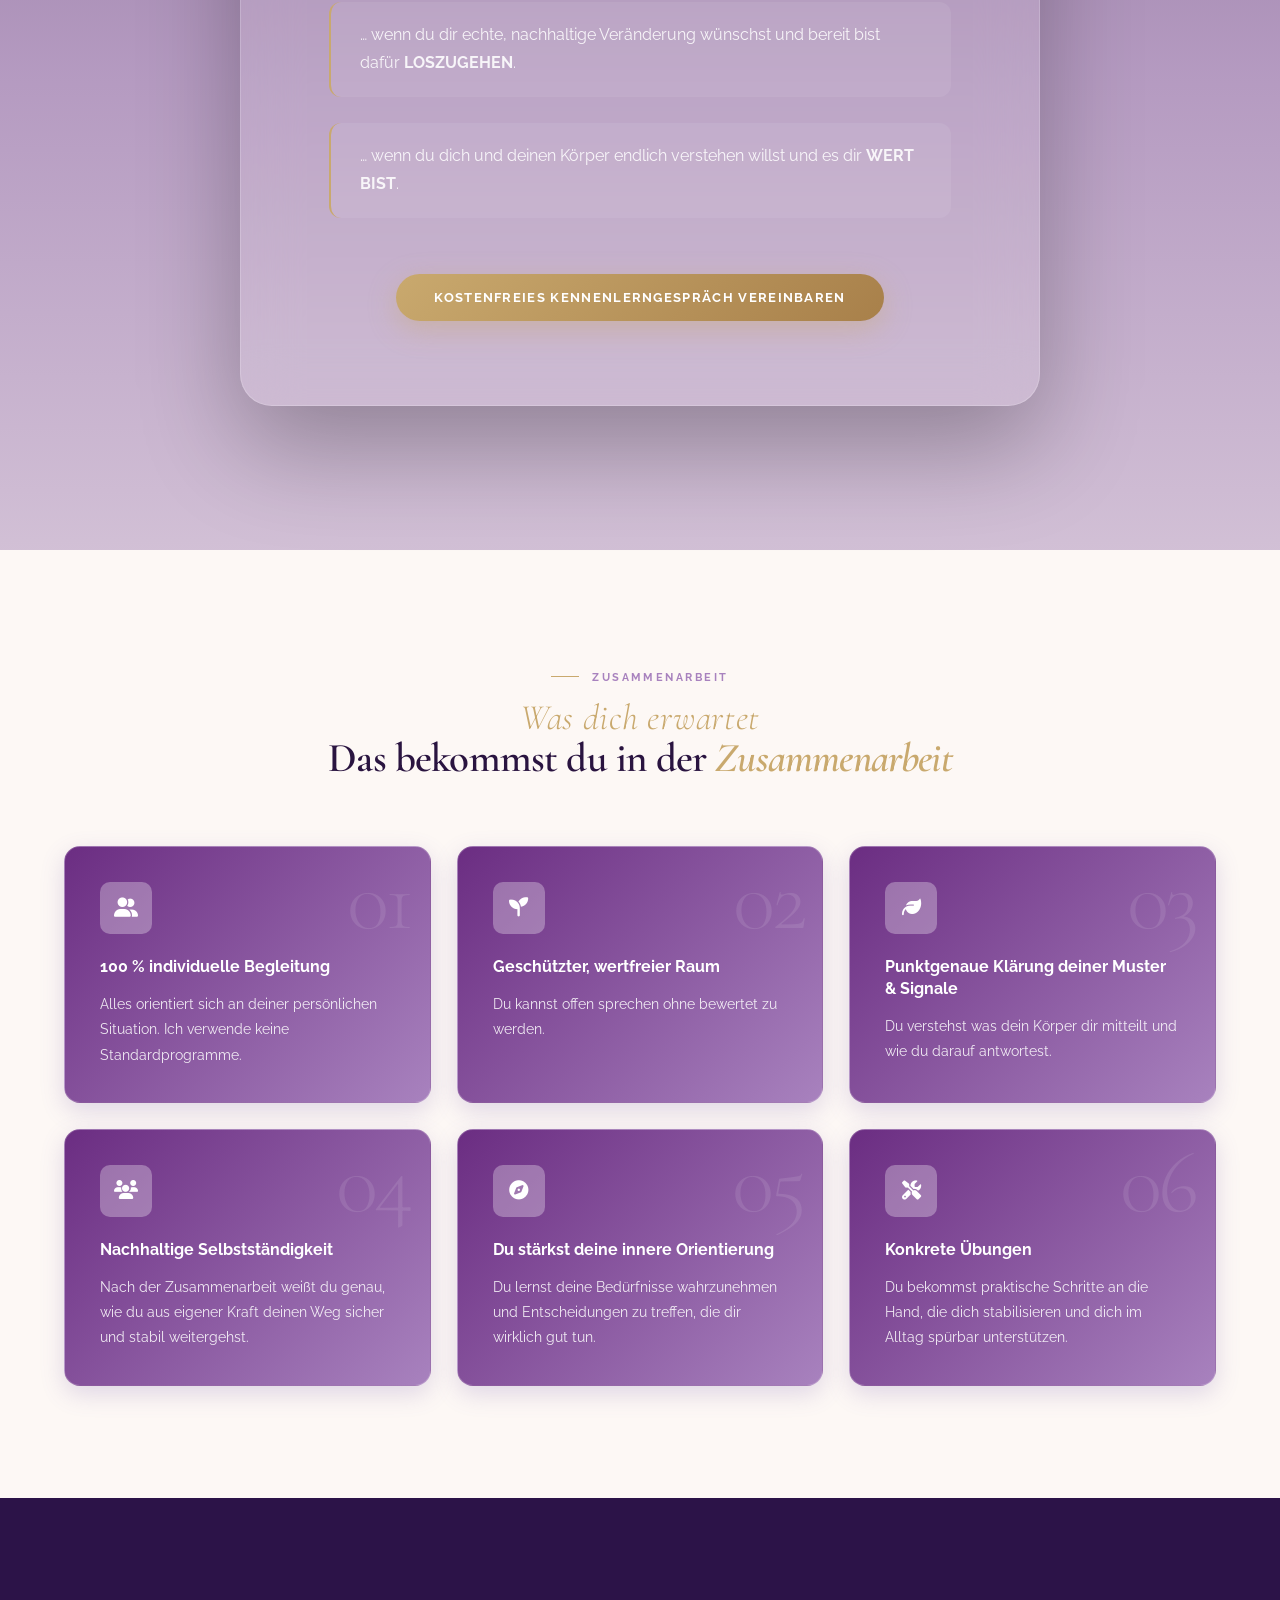
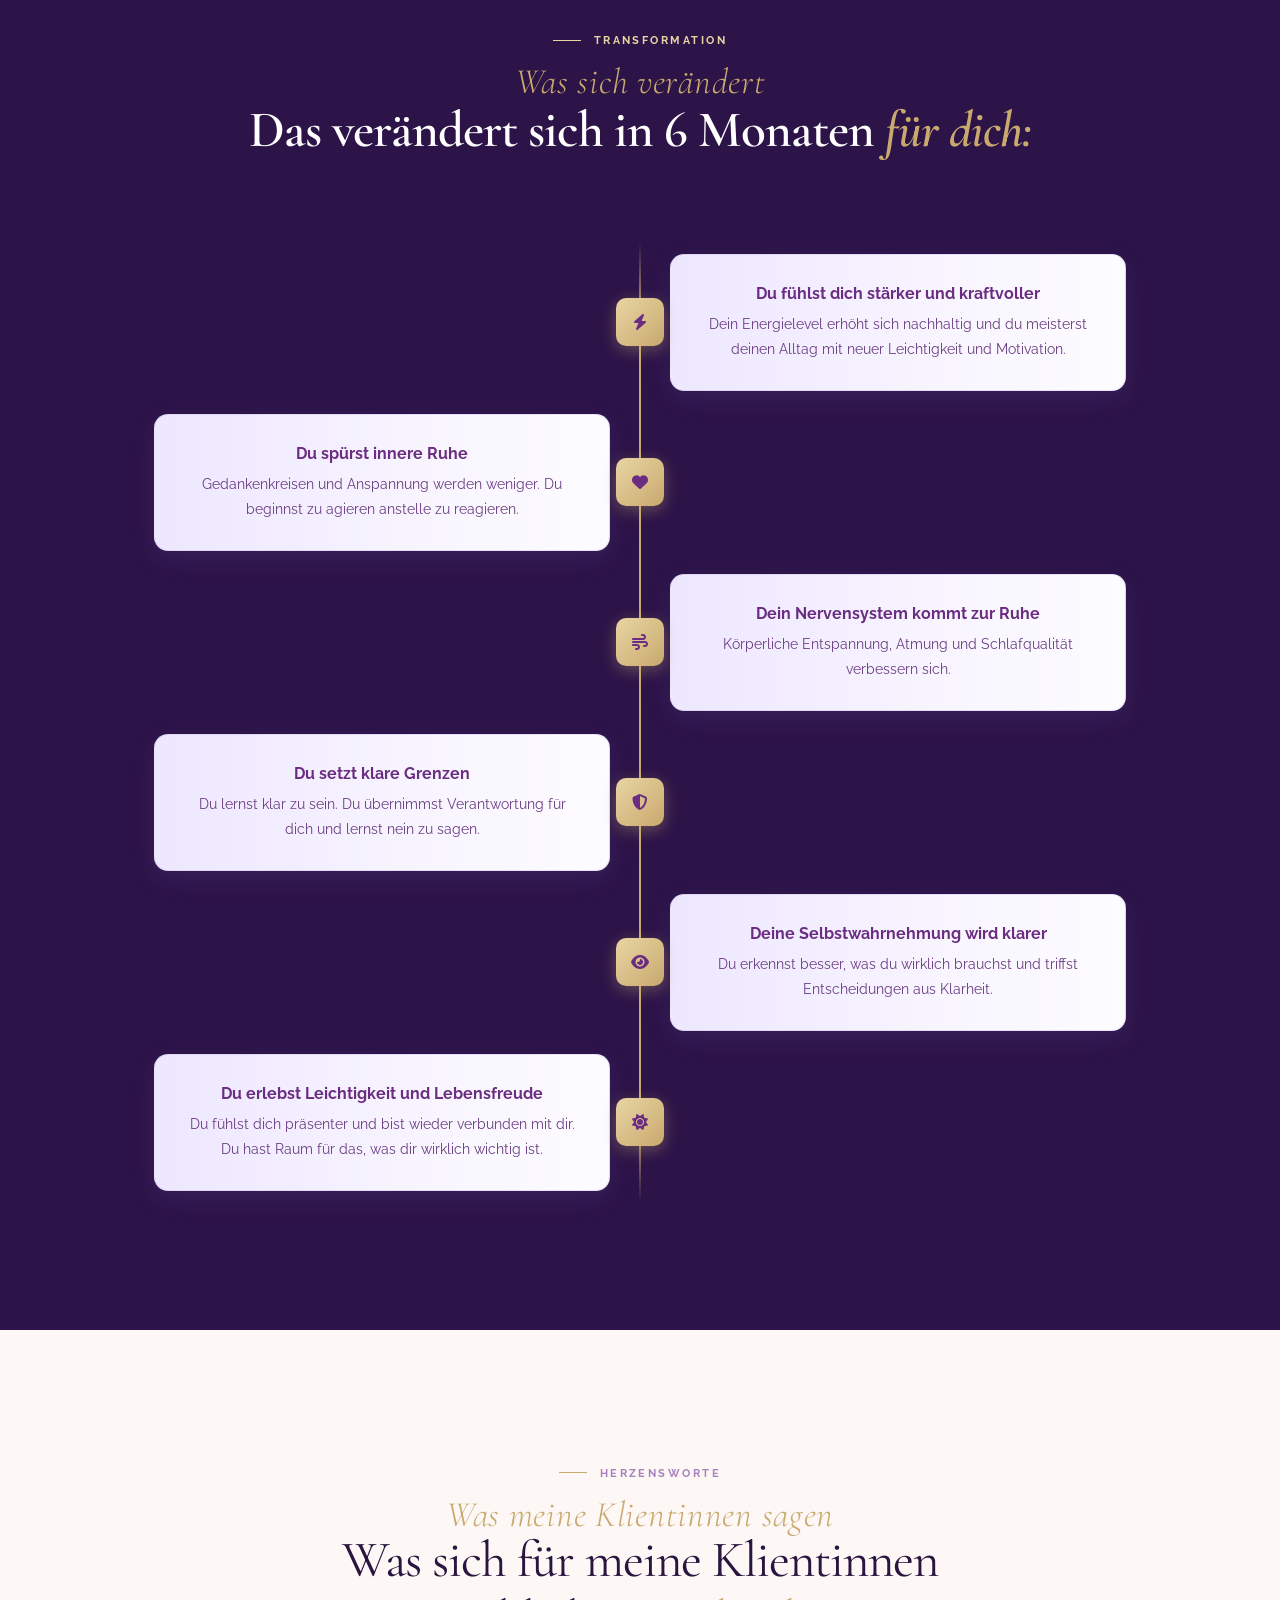
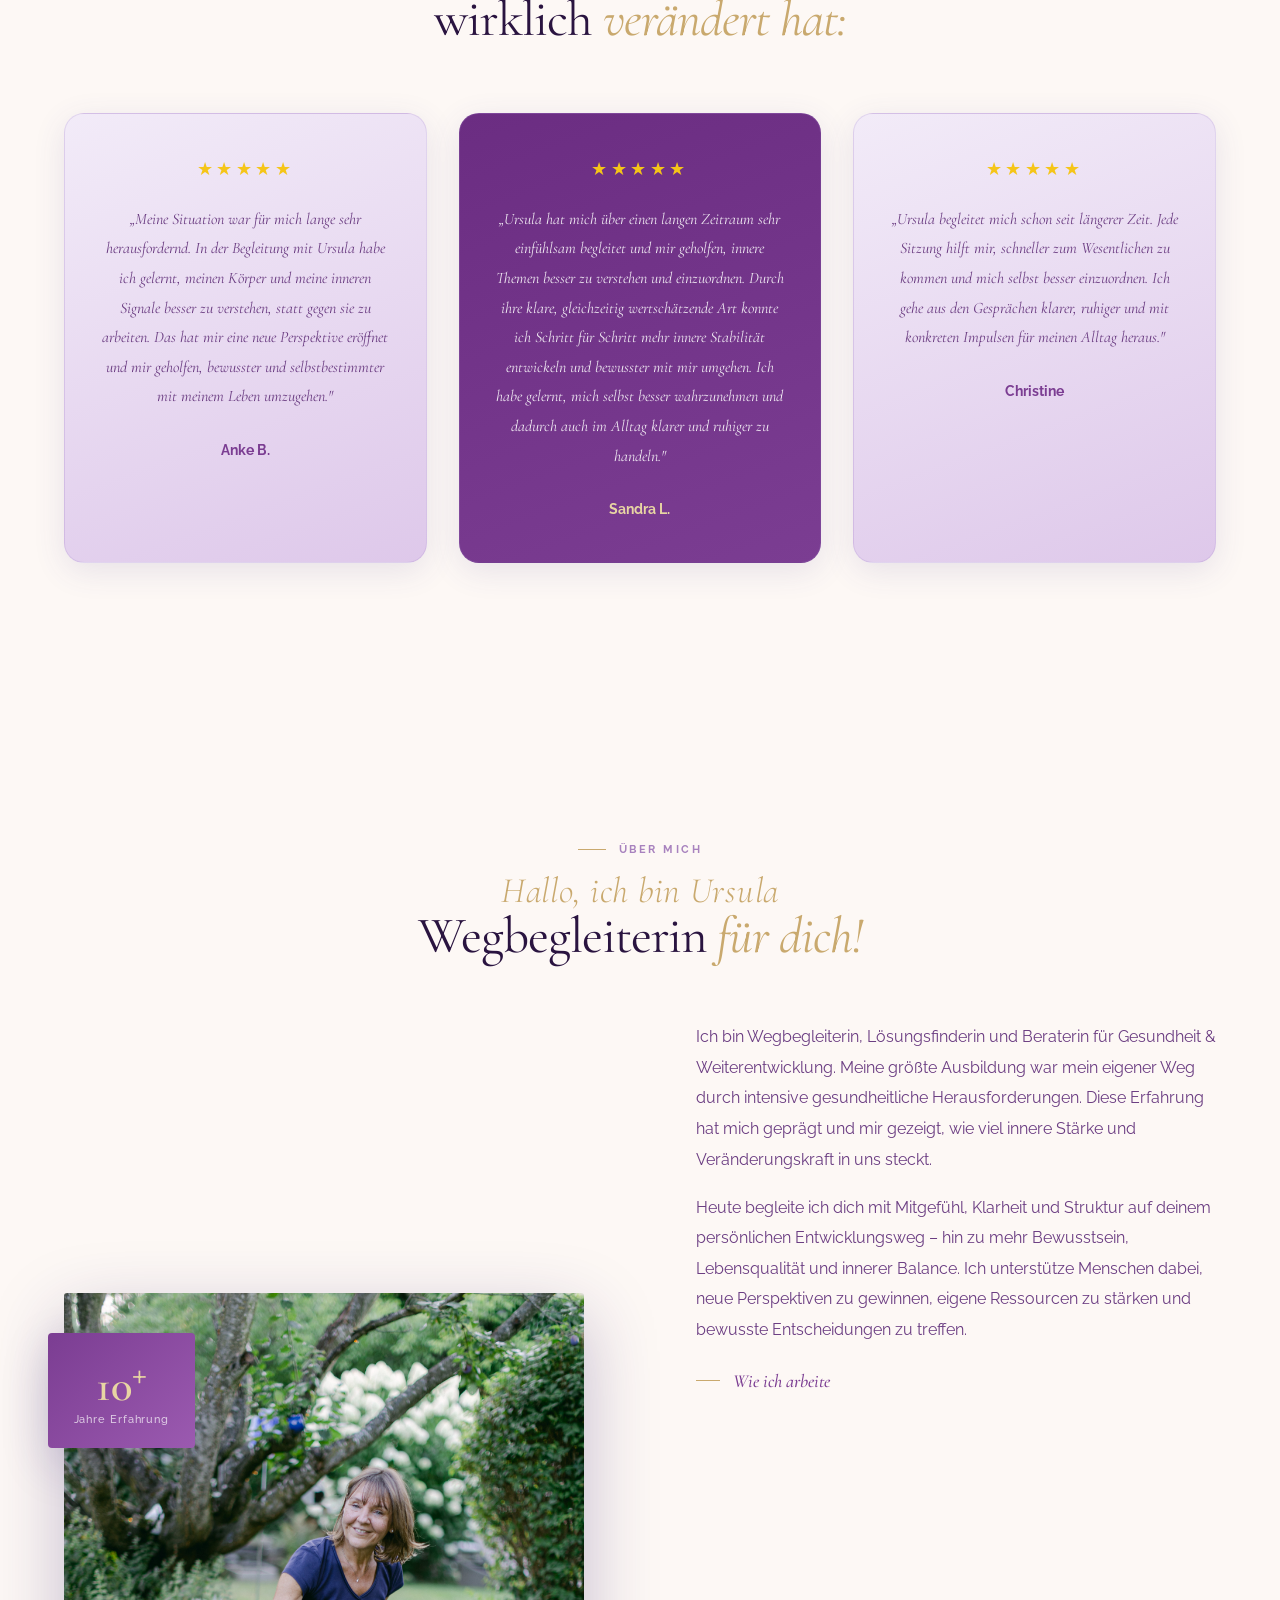
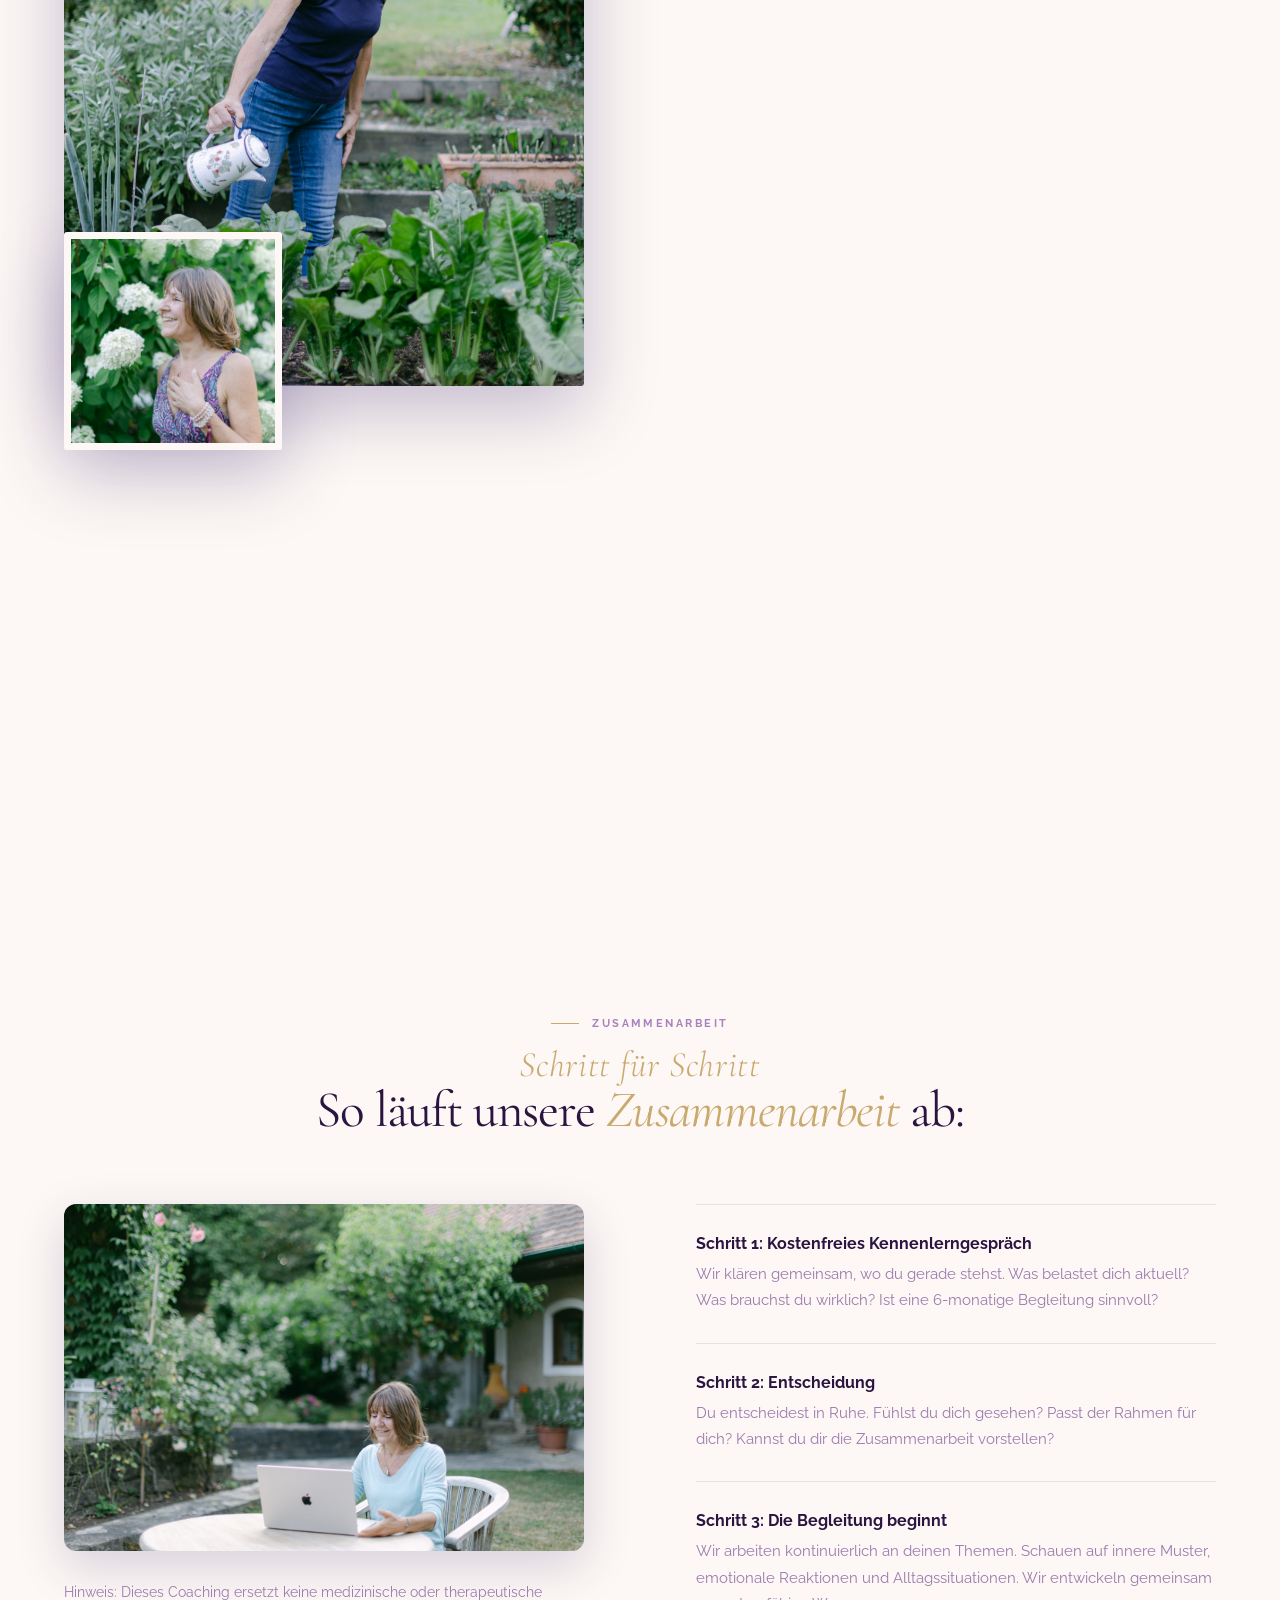
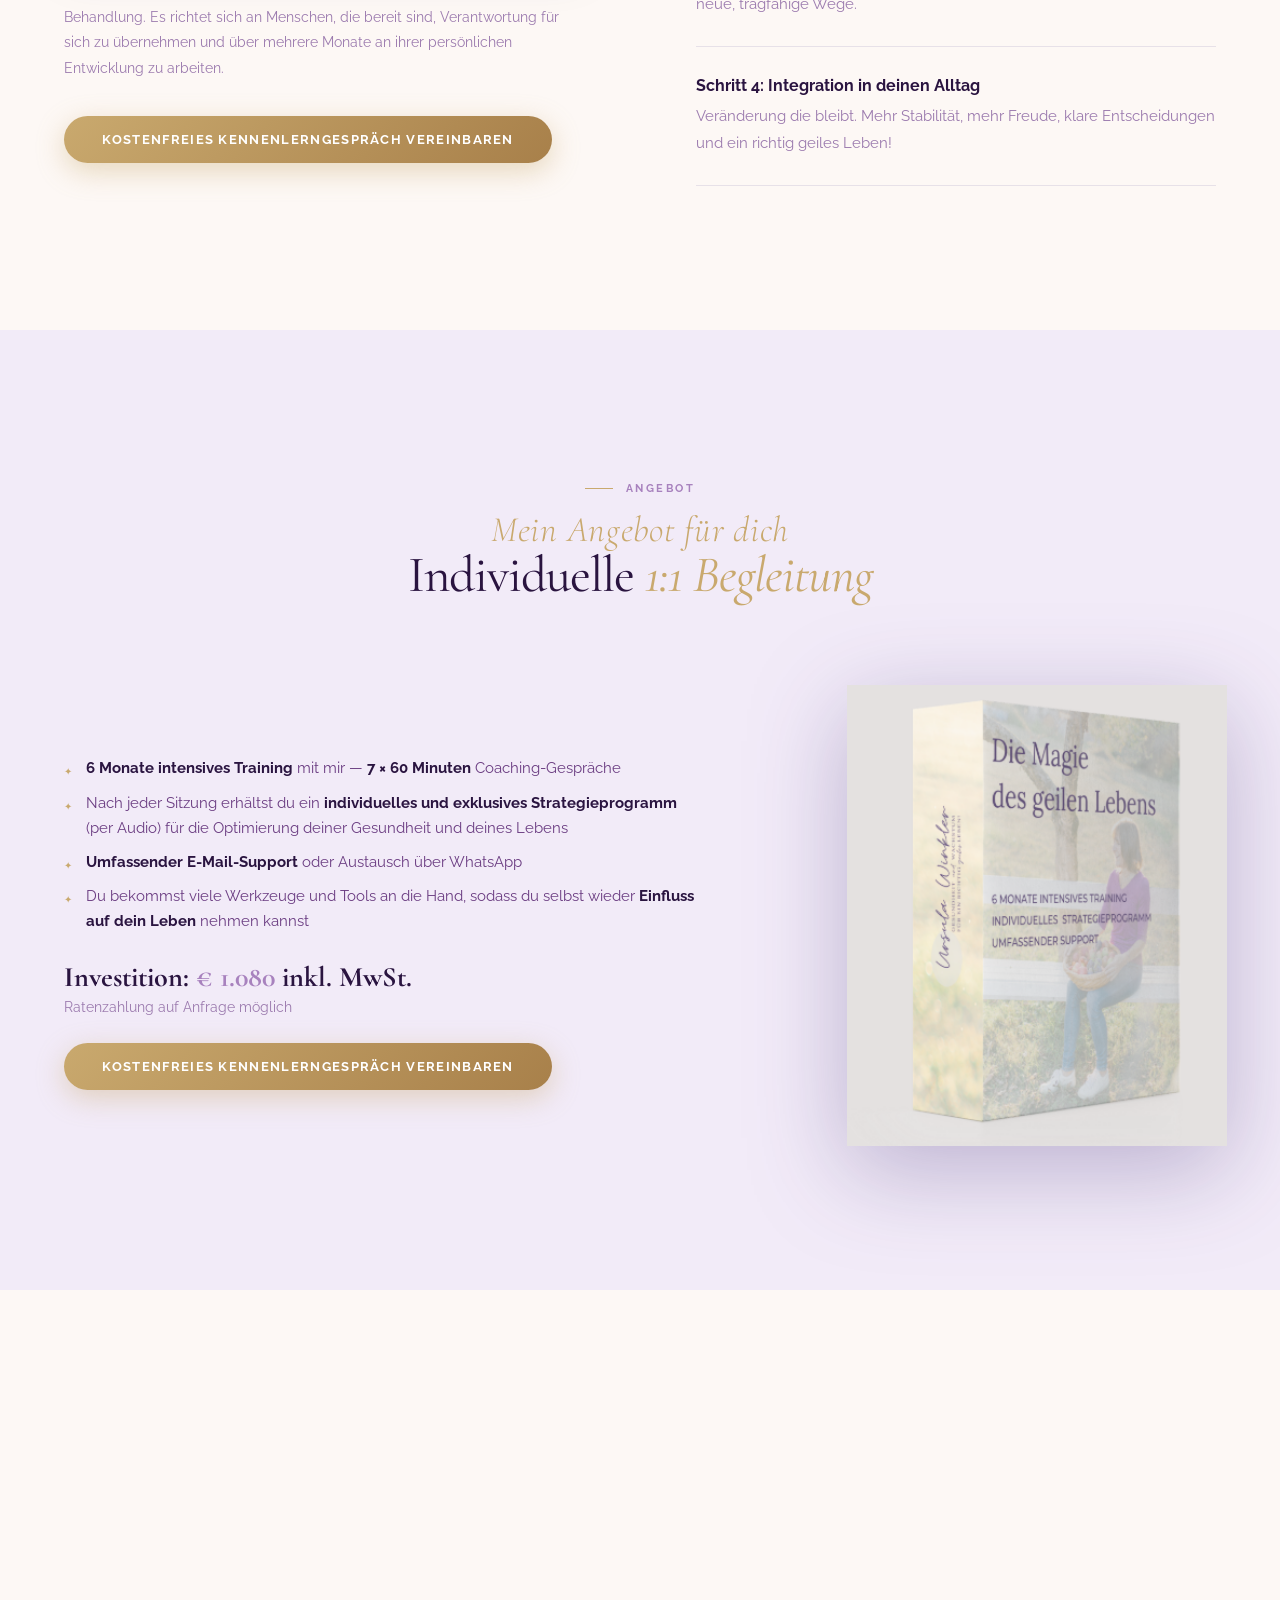
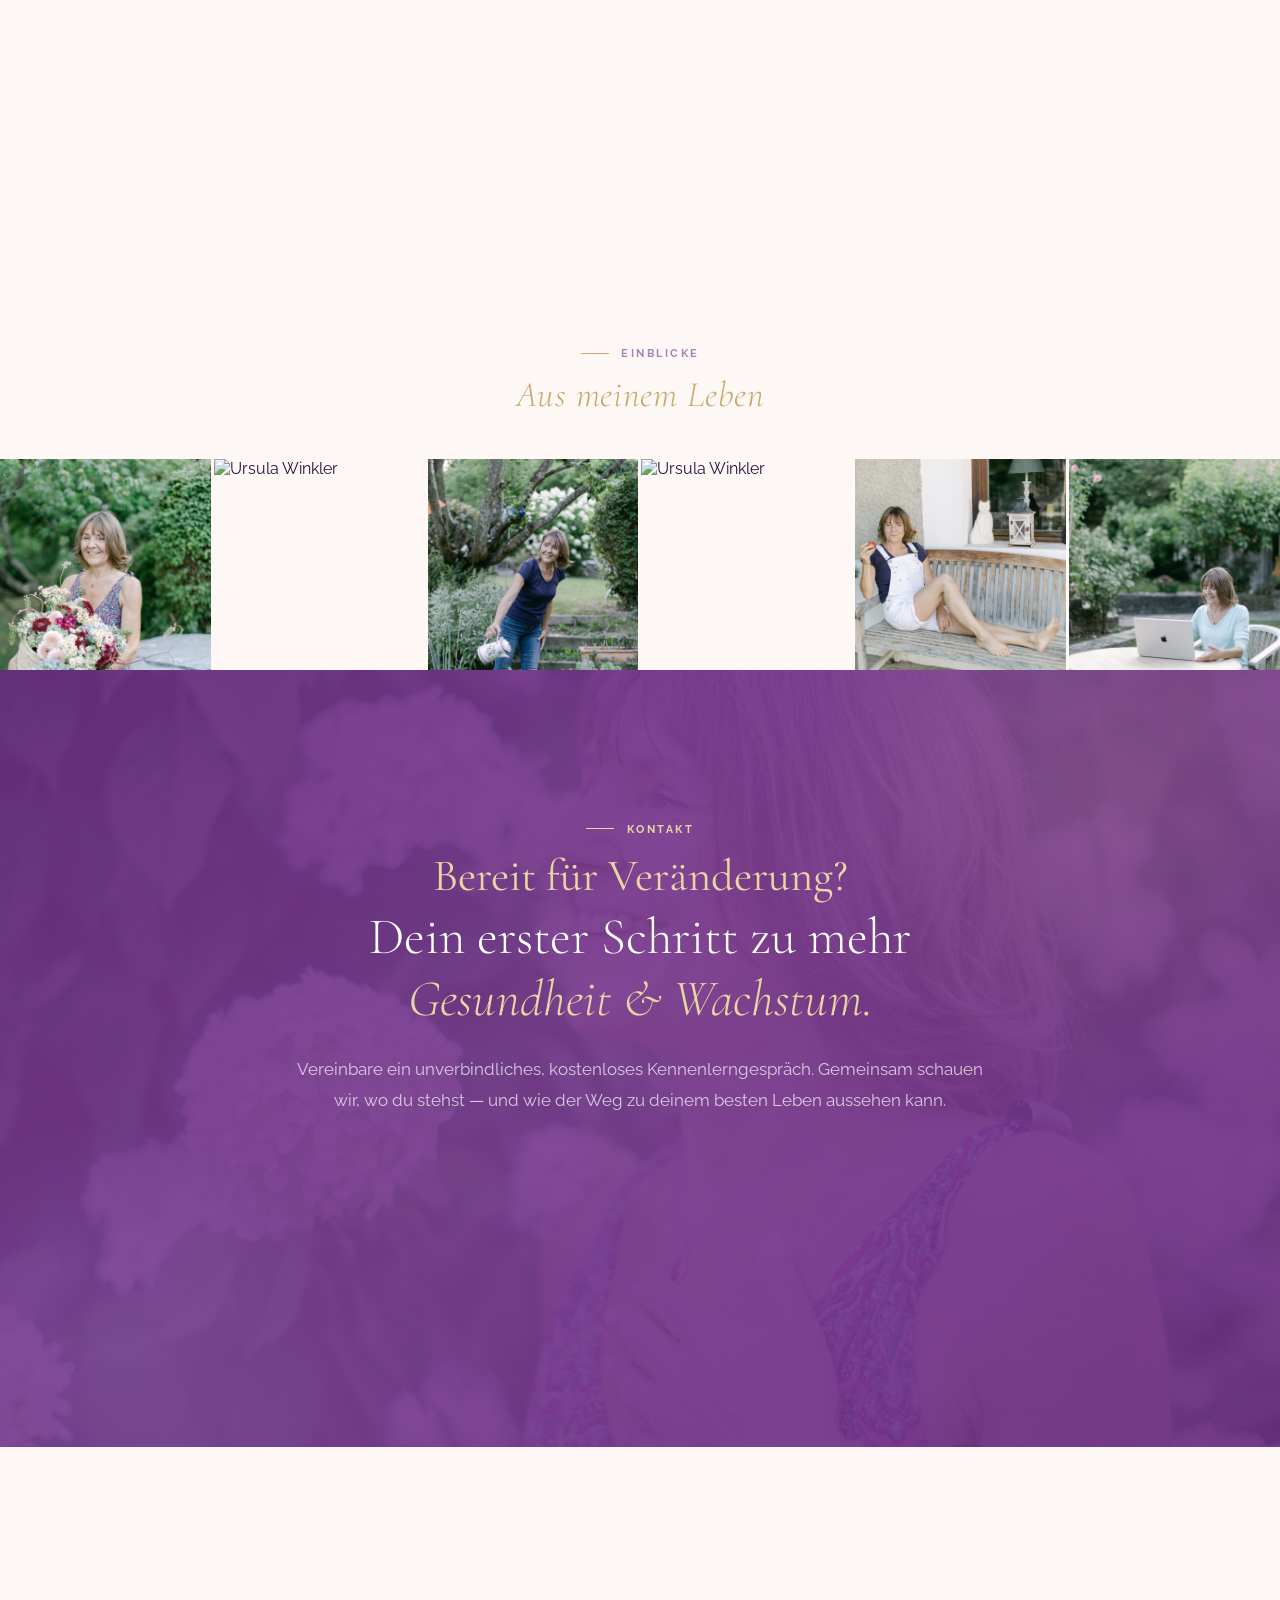
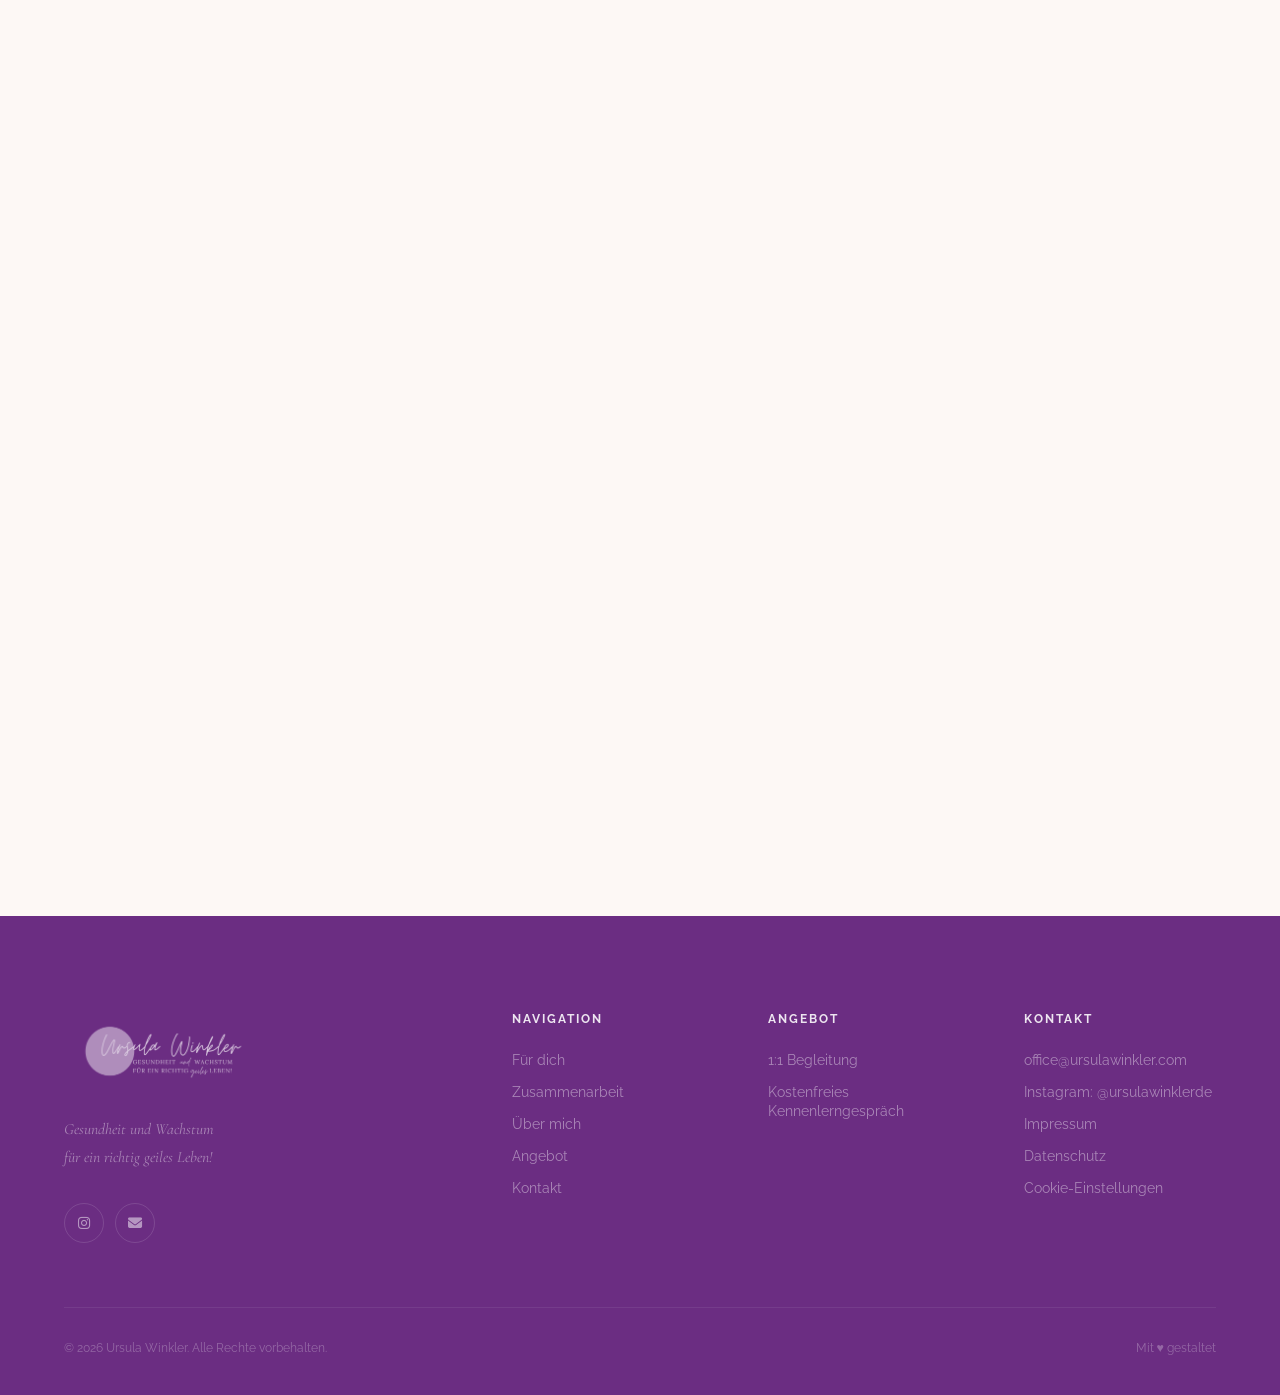
==== commit cb19ae5c: "Fuer-dich-Intro-Satz final angepasst" ====
--- a/index.html
+++ b/index.html
@@ -634,7 +634,7 @@
 <section class="fuer-dich" id="fuer-dich">
     <div class="fuer-dich-panel r">
         <h2 class="section-title r d1">Dieses Coaching ist <em>für dich…</em></h2>
-        <p class="fuer-dich-intro r d1">Burnout, Erschöpfung oder Midlife Crisis – wenn du spürst, dass es Zeit für echte Veränderung ist, dann ist dieses Coaching genau richtig für dich.</p>
+        <p class="fuer-dich-intro r d1">Wenn du spürst, dass es Zeit für echte Veränderung ist – egal ob Burnout, Erschöpfung oder Midlife Crisis… dann ist dieses Coaching für dich!</p>
         <ul class="fuer-dich-points">
             <li class="r d1">… wenn du merkst, dass du nur noch funktionierst — <strong>DICH SELBST</strong> kaum spürst.</li>
             <li class="r d2">… wenn du viel getragen und ausgehalten hast und spürst, dass es <strong>SO NICHT</strong> weiter gehen kann.</li>
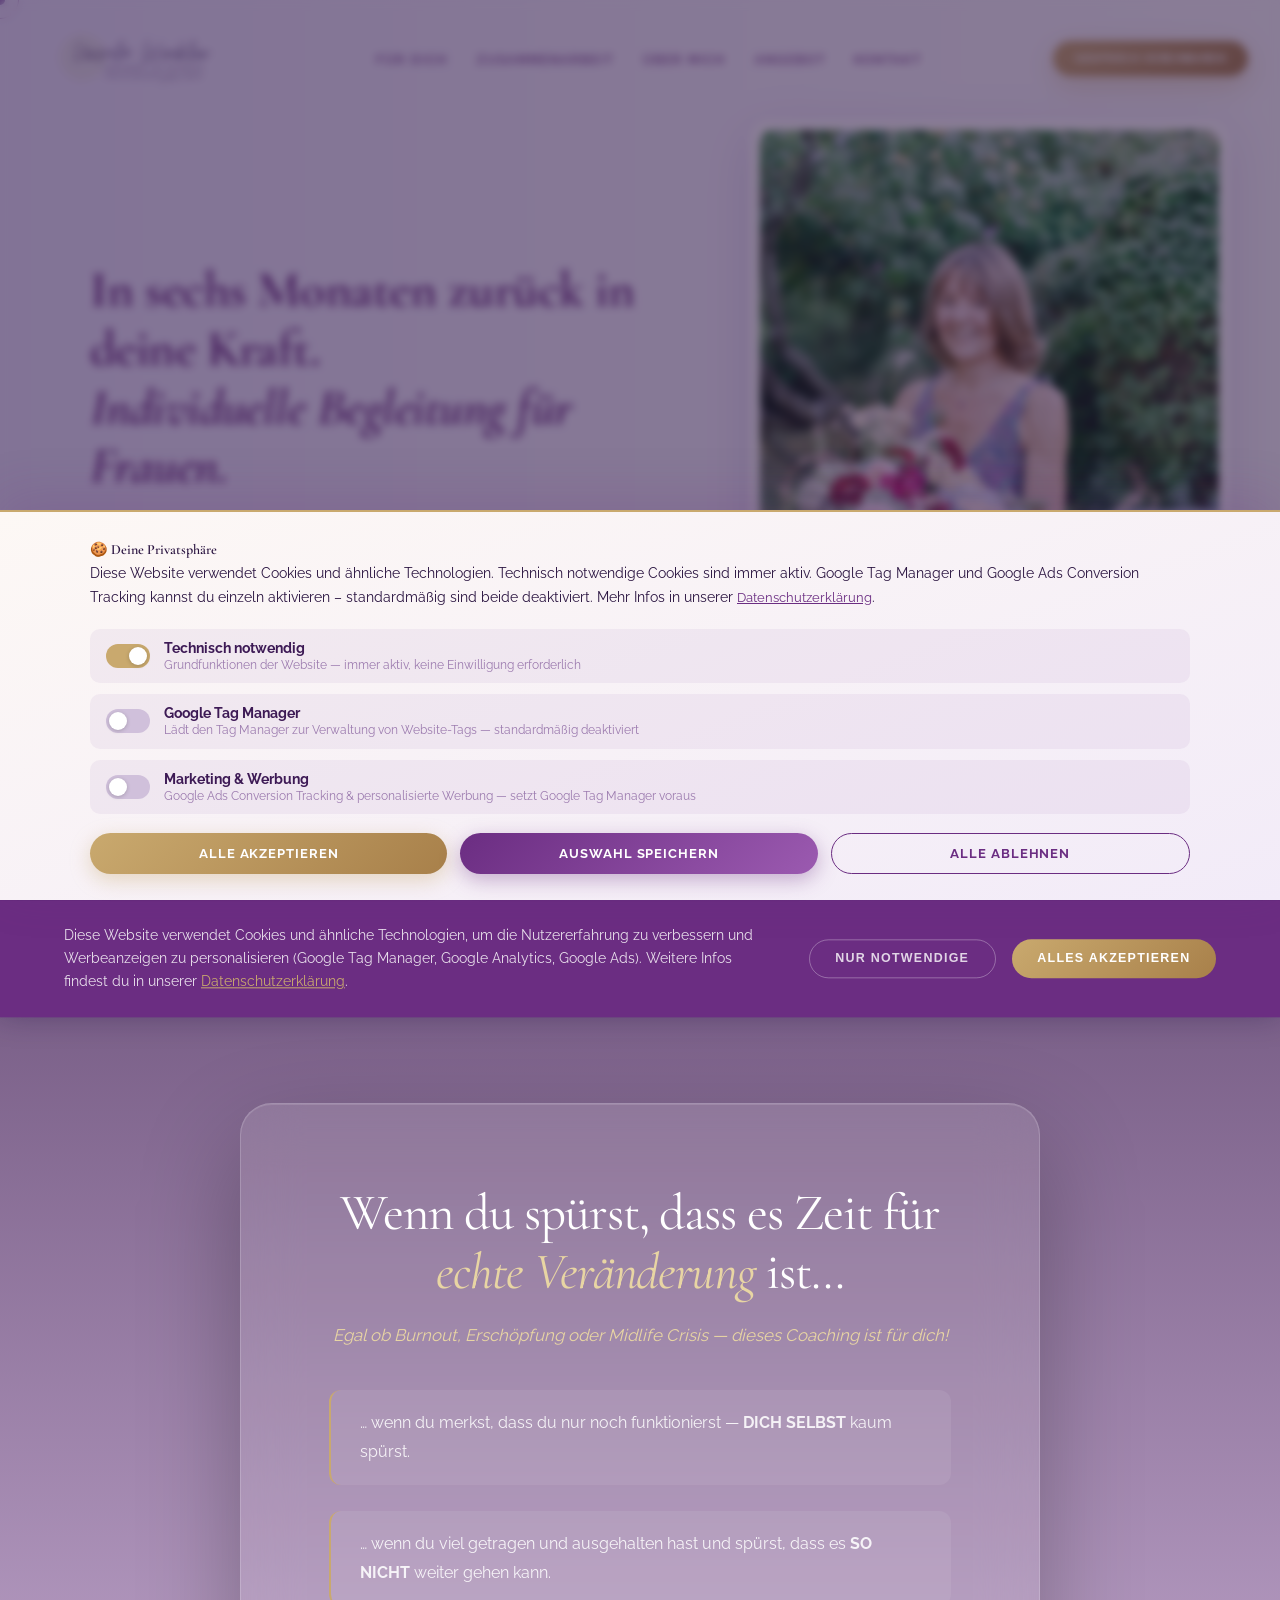
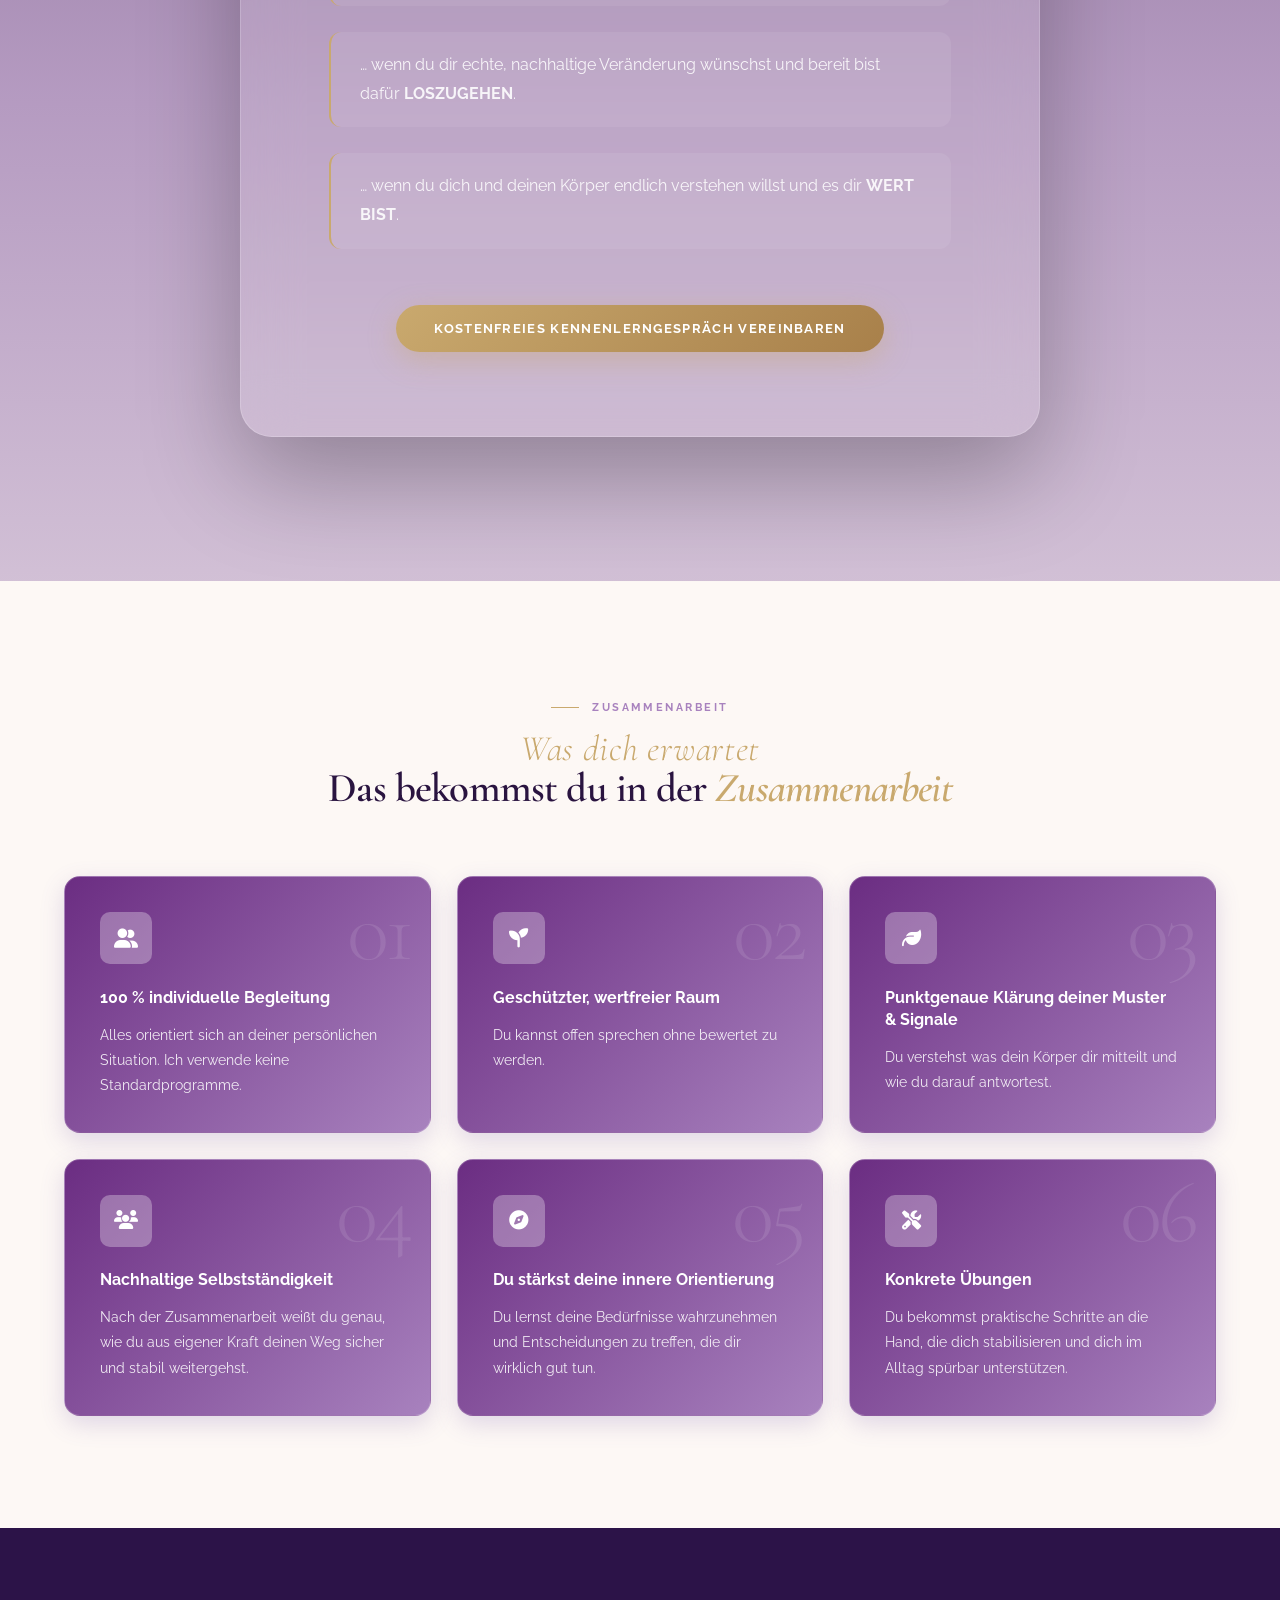
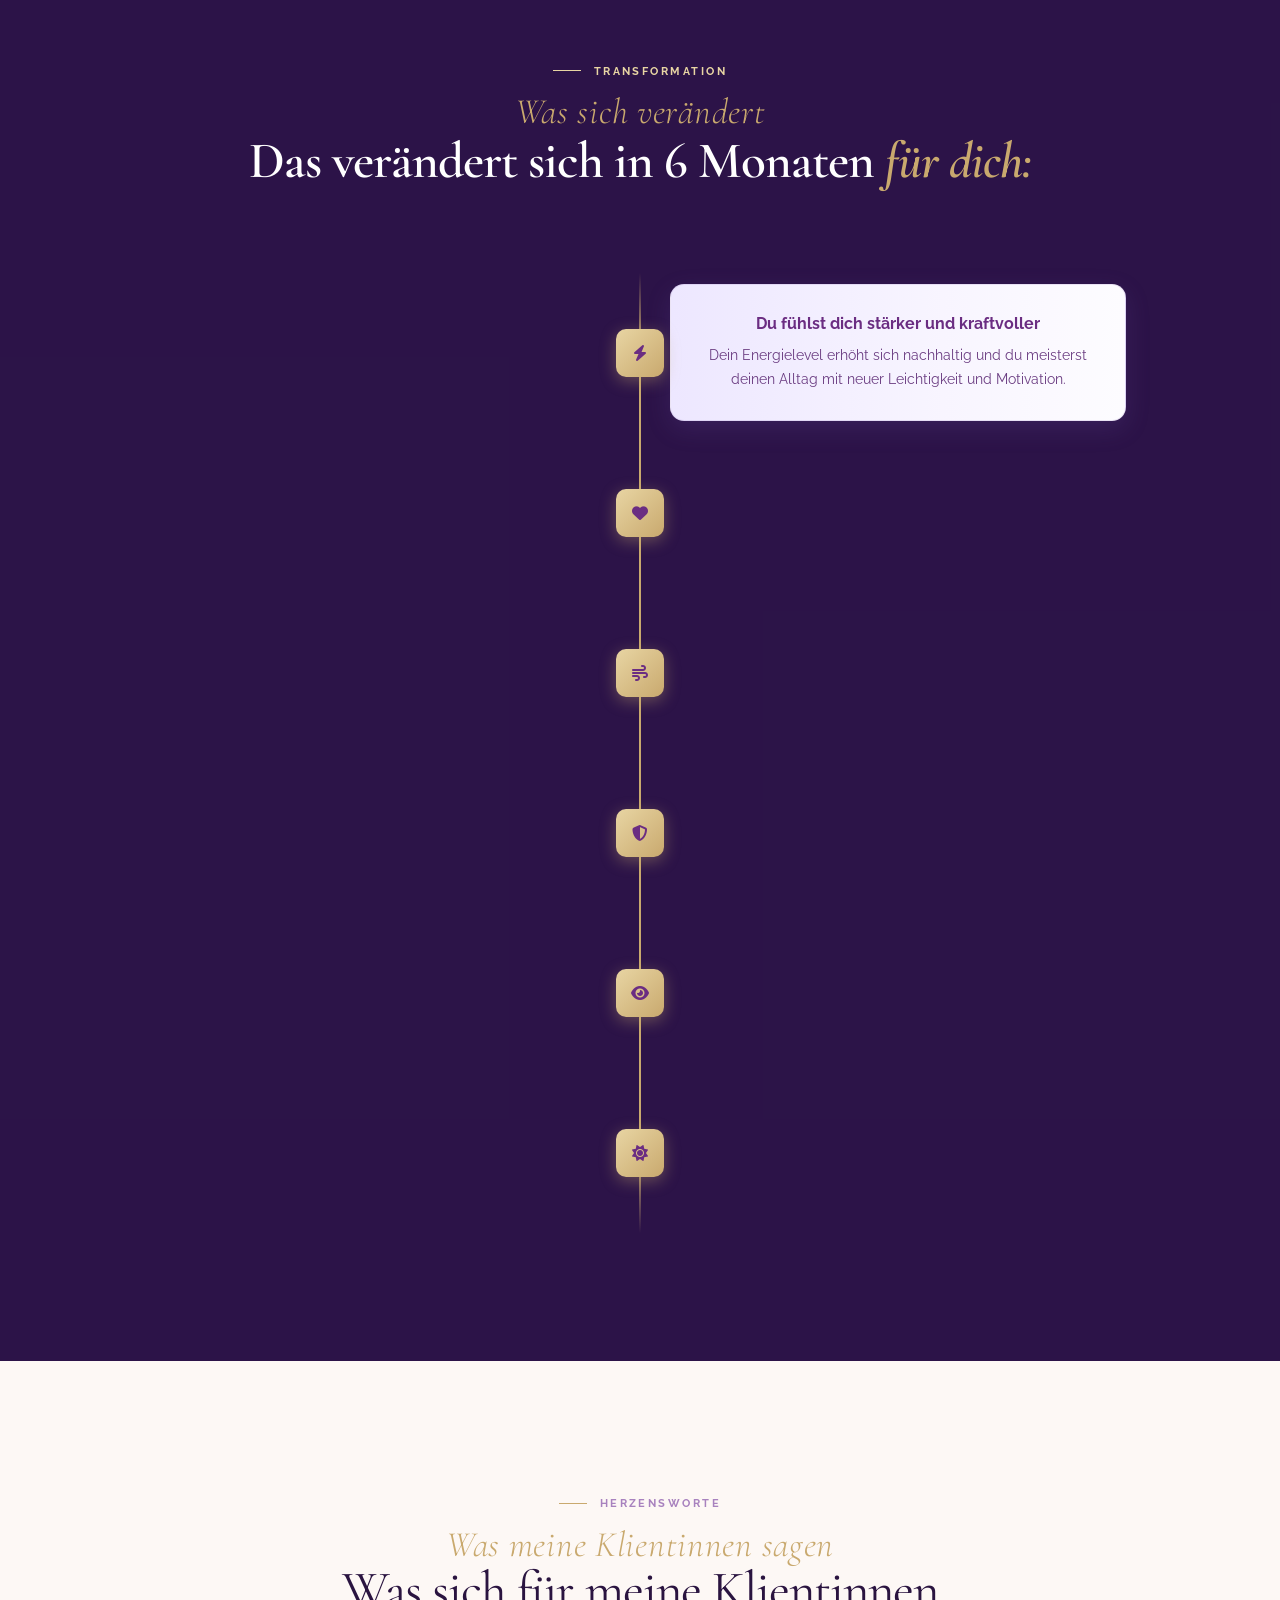
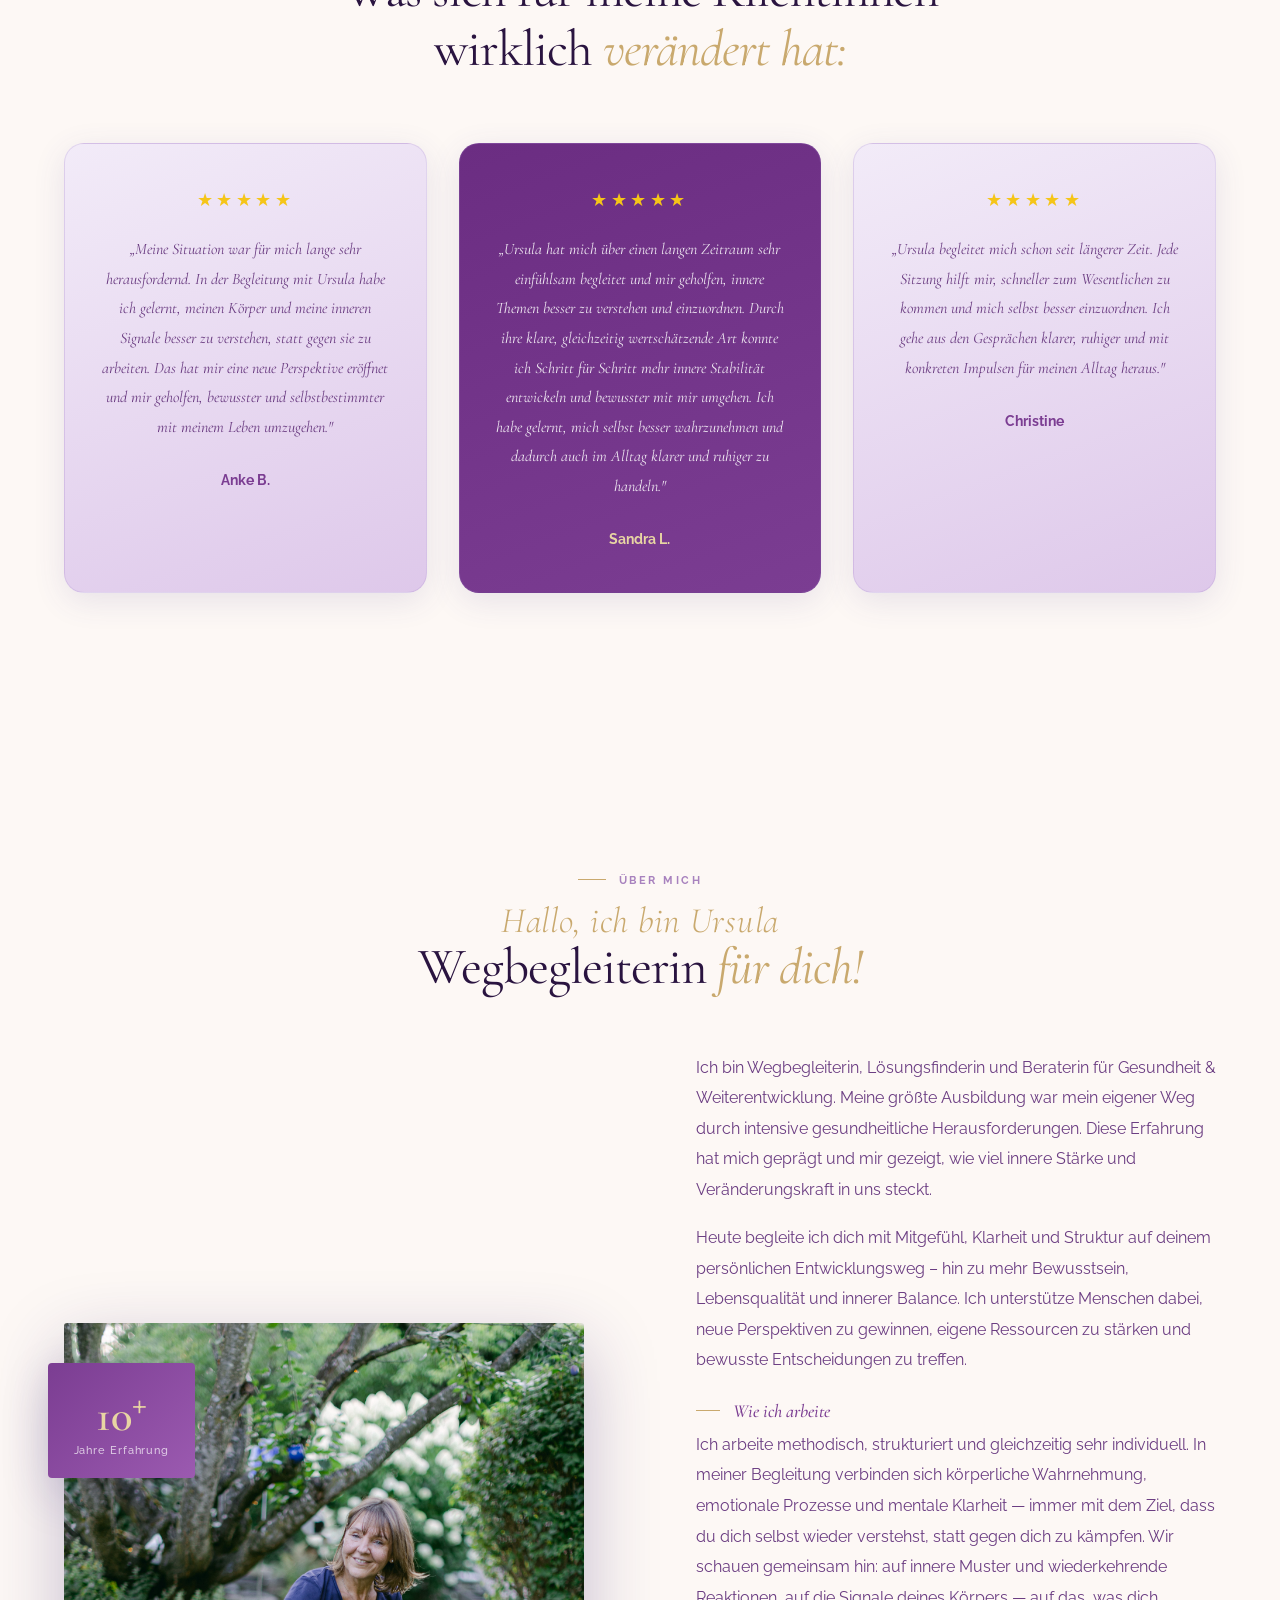
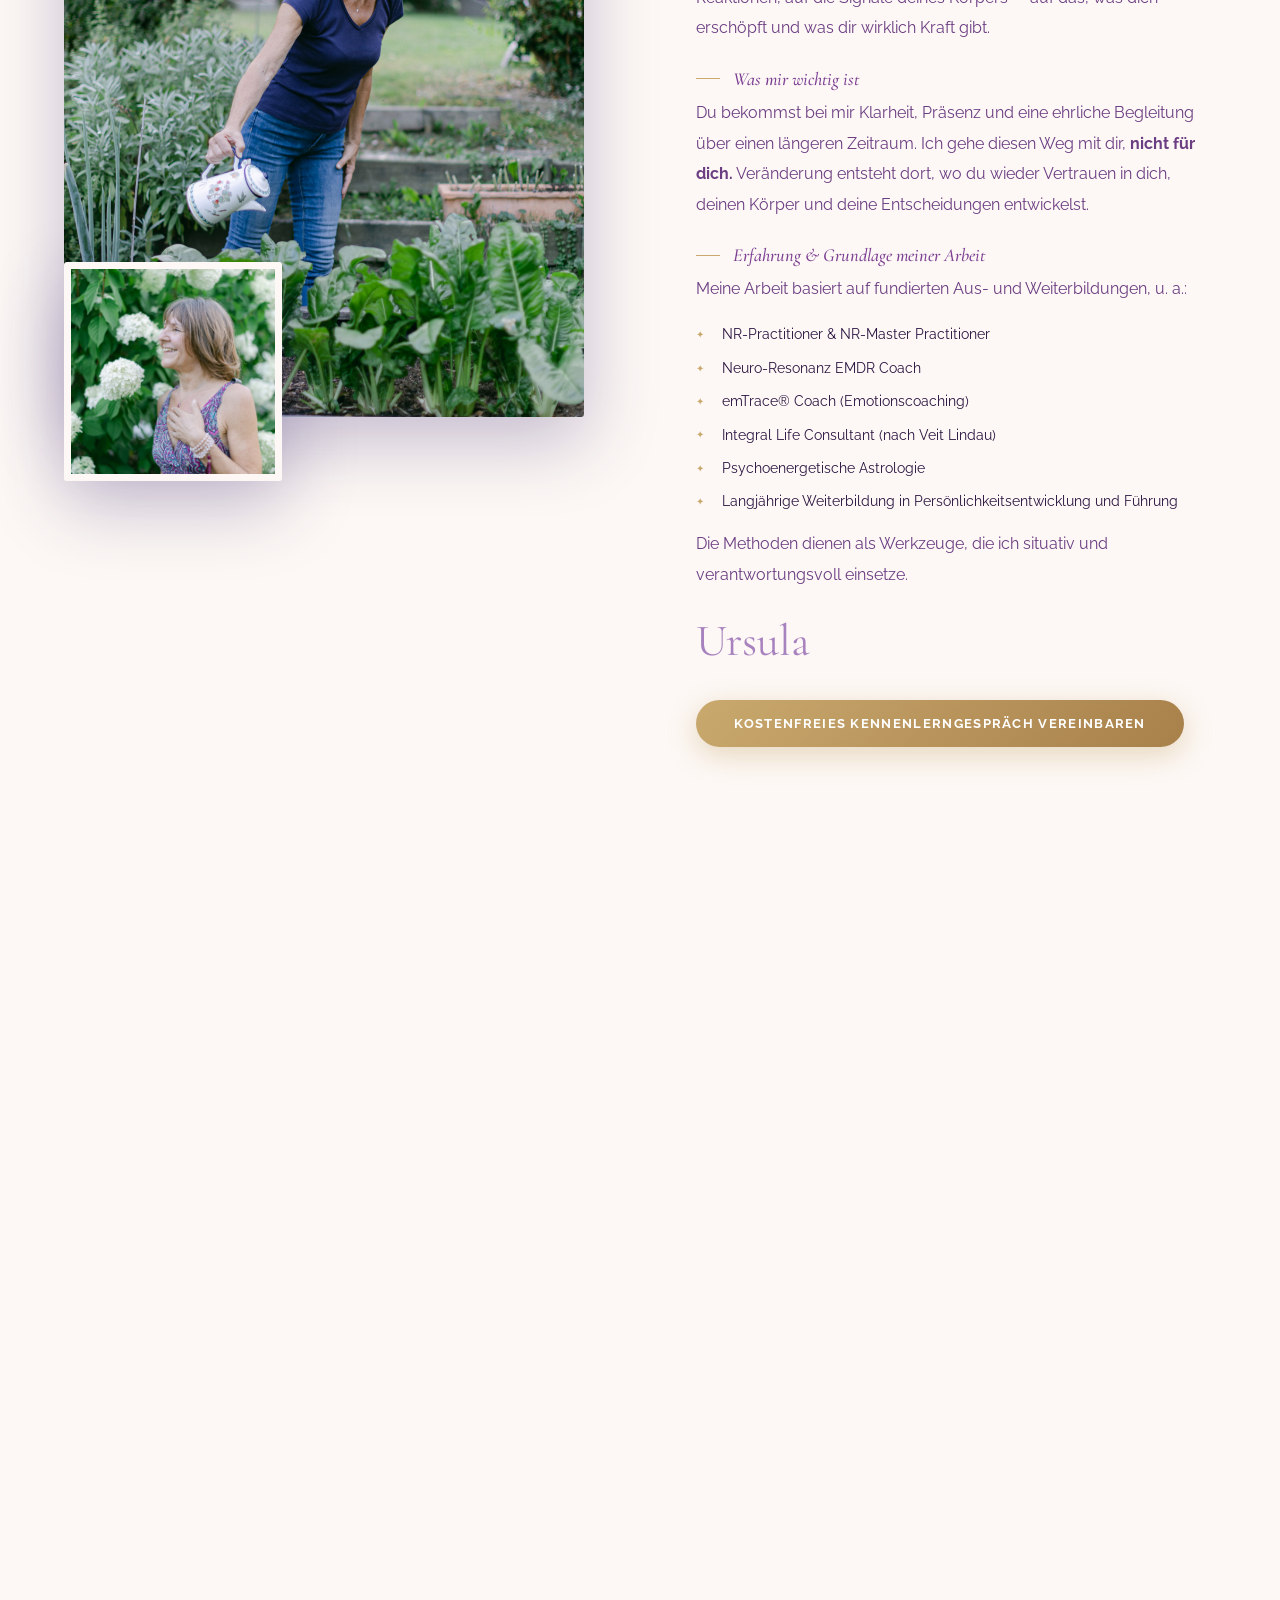
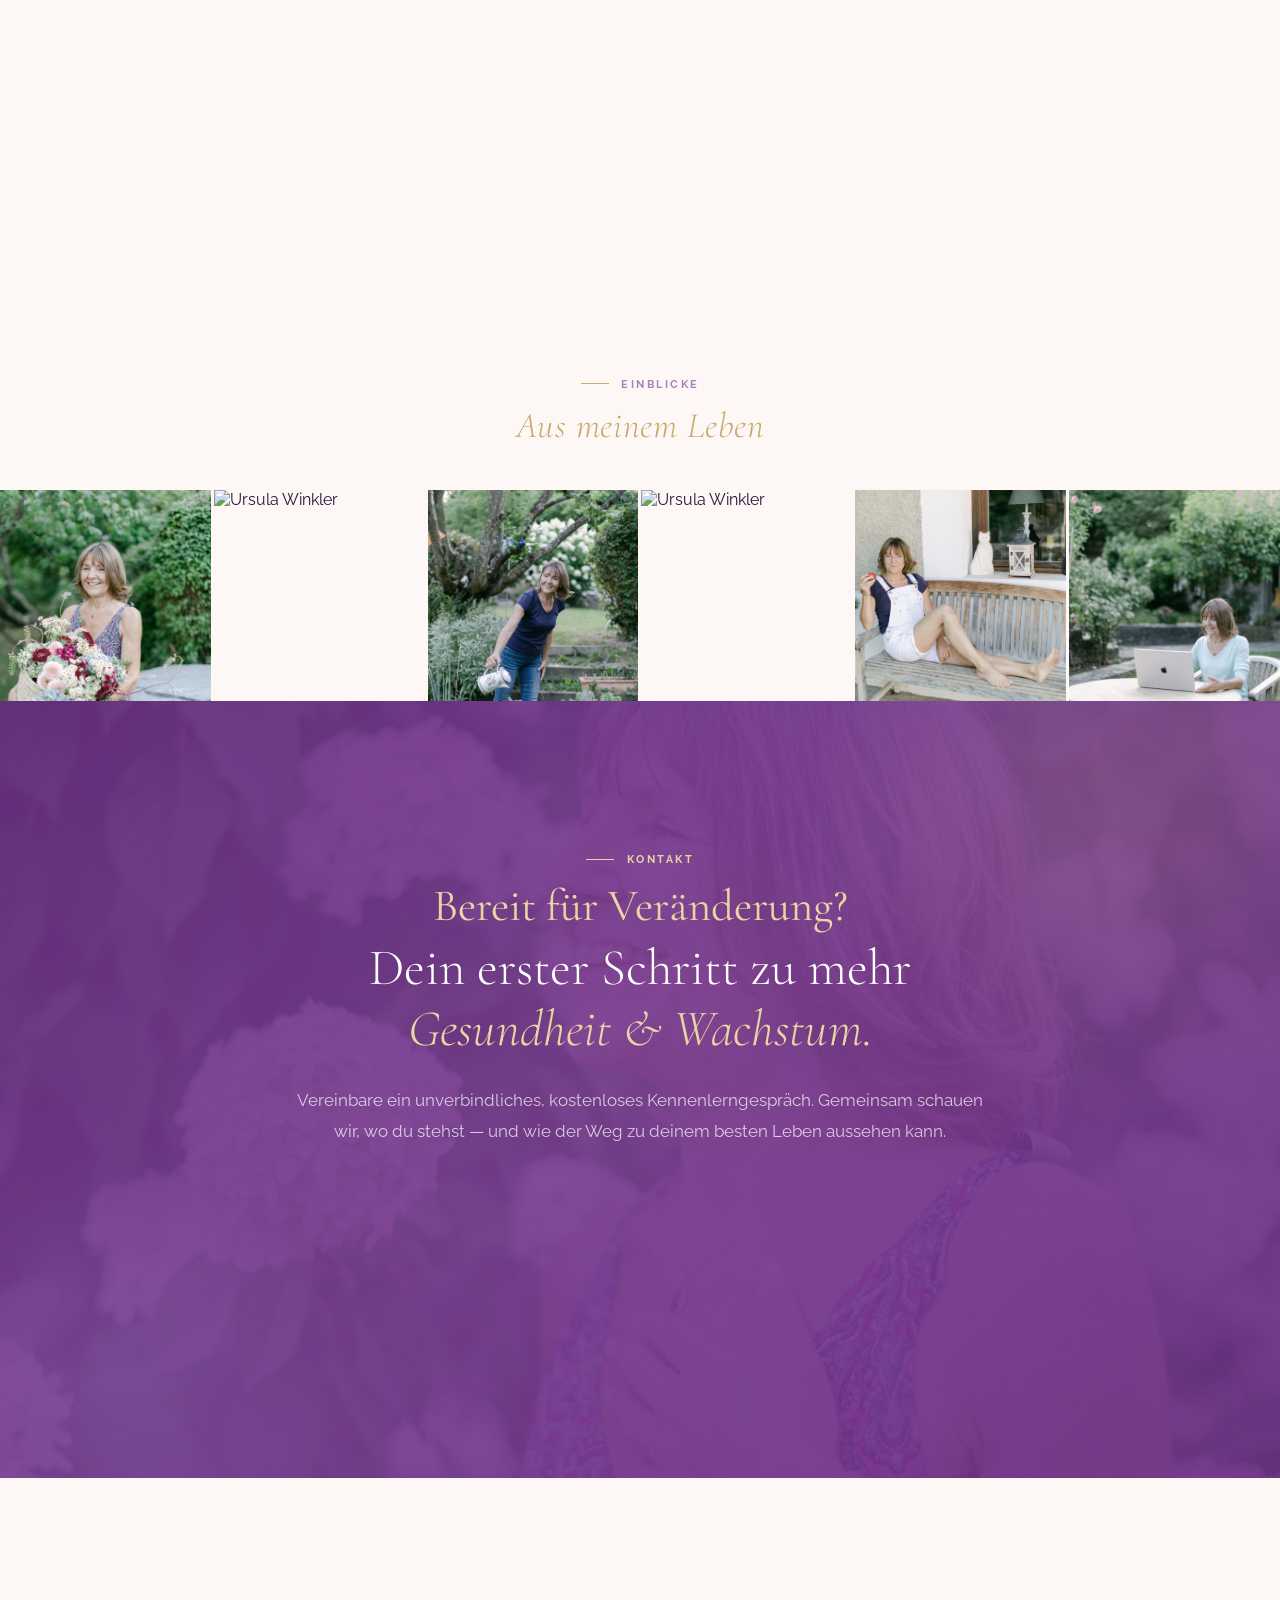
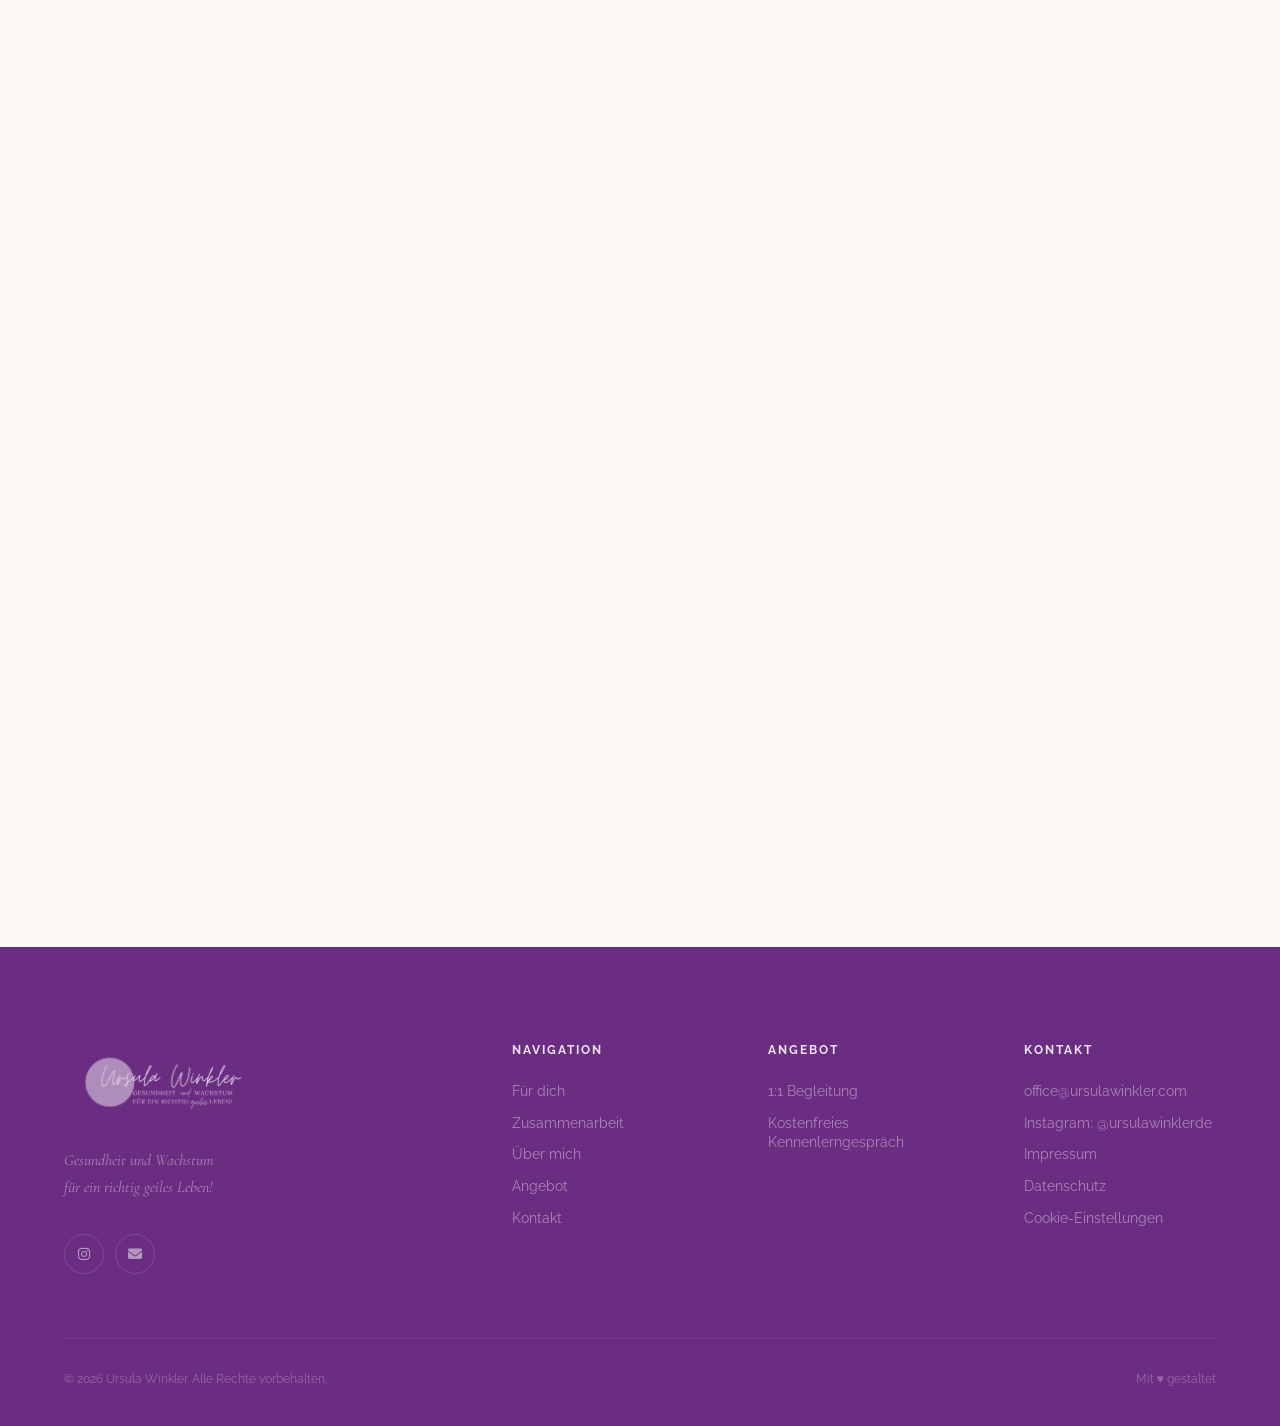
==== commit f63c1f34: "Update index.html" ====
--- a/index.html
+++ b/index.html
@@ -633,8 +633,8 @@
 <!-- FÜR DICH -->
 <section class="fuer-dich" id="fuer-dich">
     <div class="fuer-dich-panel r">
-        <h2 class="section-title r d1">Dieses Coaching ist <em>für dich…</em></h2>
-        <p class="fuer-dich-intro r d1">Wenn du spürst, dass es Zeit für echte Veränderung ist – egal ob Burnout, Erschöpfung oder Midlife Crisis… dann ist dieses Coaching für dich!</p>
+        <h2 class="section-title r d1">Wenn du spürst, dass es Zeit für <em>echte Veränderung</em> ist…</h2>
+        <p class="fuer-dich-intro r d1">Egal ob Burnout, Erschöpfung oder Midlife Crisis — dieses Coaching ist für dich!</p>
         <ul class="fuer-dich-points">
             <li class="r d1">… wenn du merkst, dass du nur noch funktionierst — <strong>DICH SELBST</strong> kaum spürst.</li>
             <li class="r d2">… wenn du viel getragen und ausgehalten hast und spürst, dass es <strong>SO NICHT</strong> weiter gehen kann.</li>
